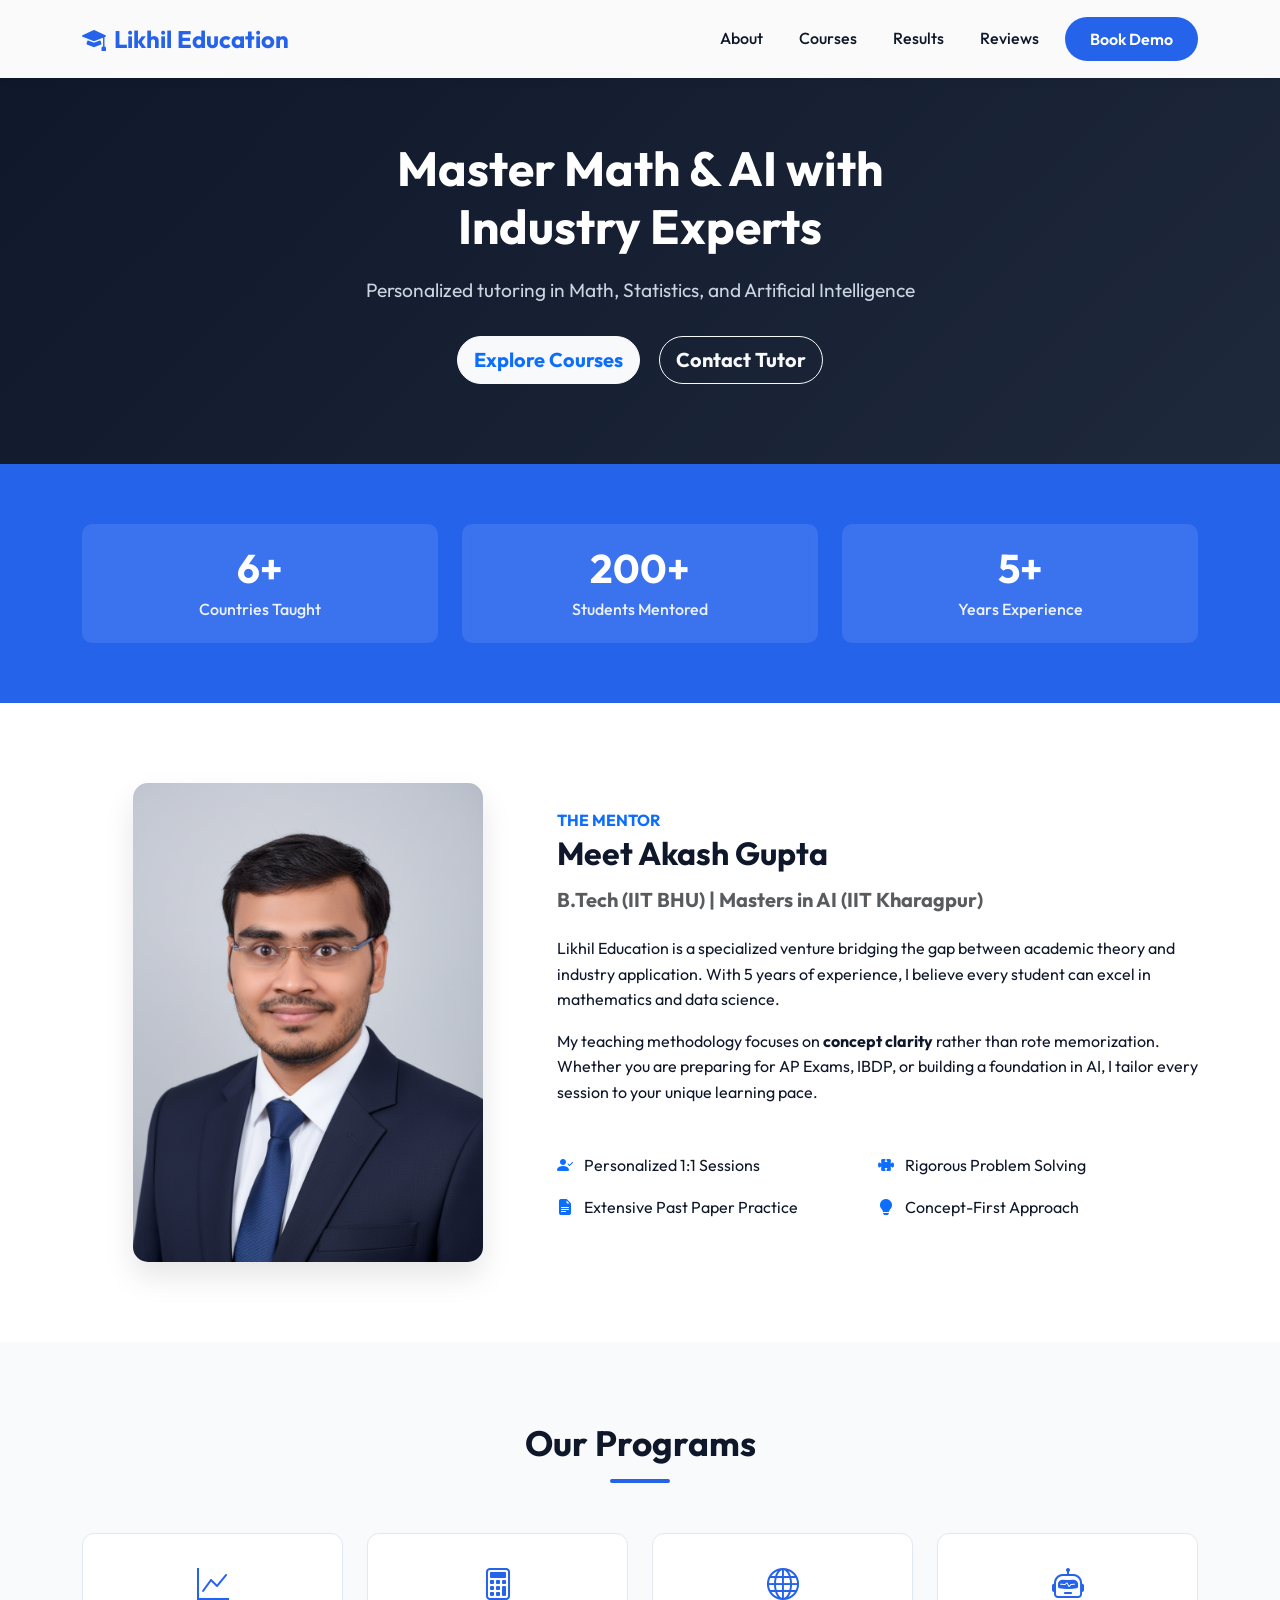
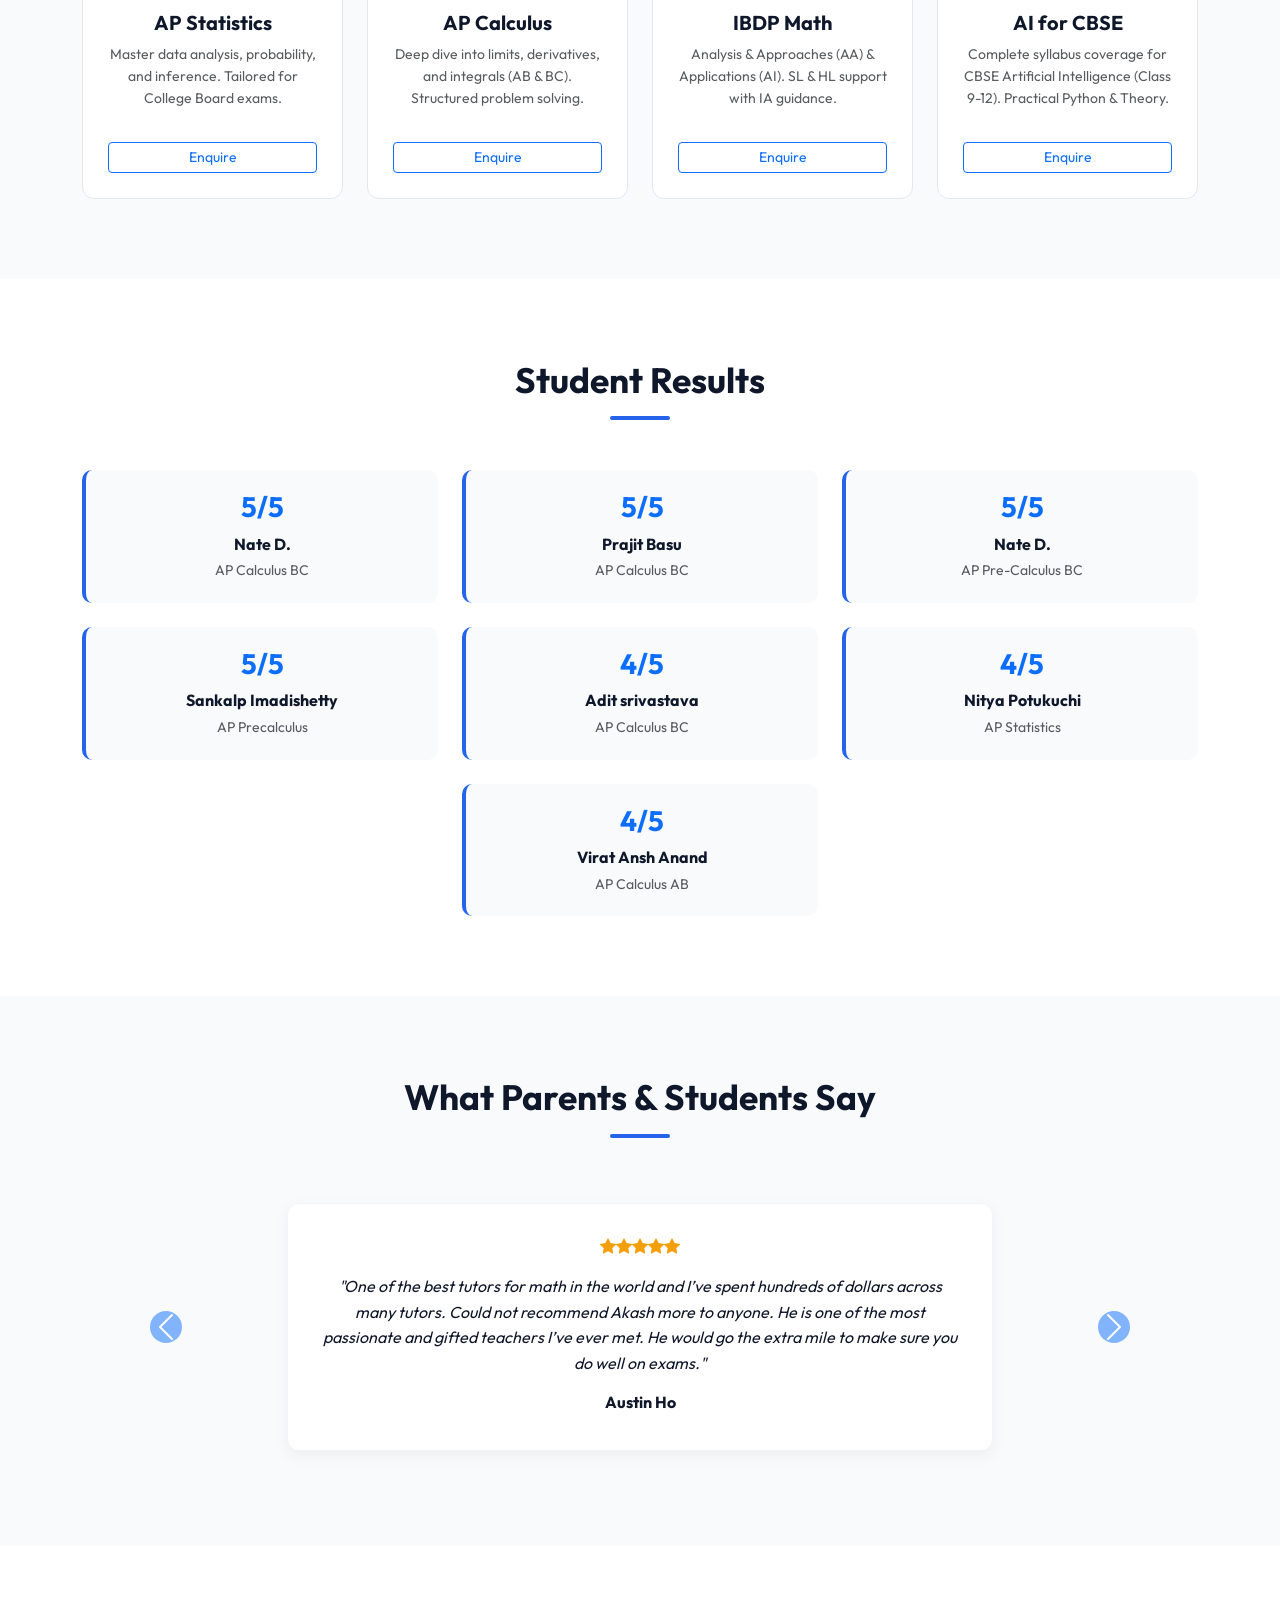
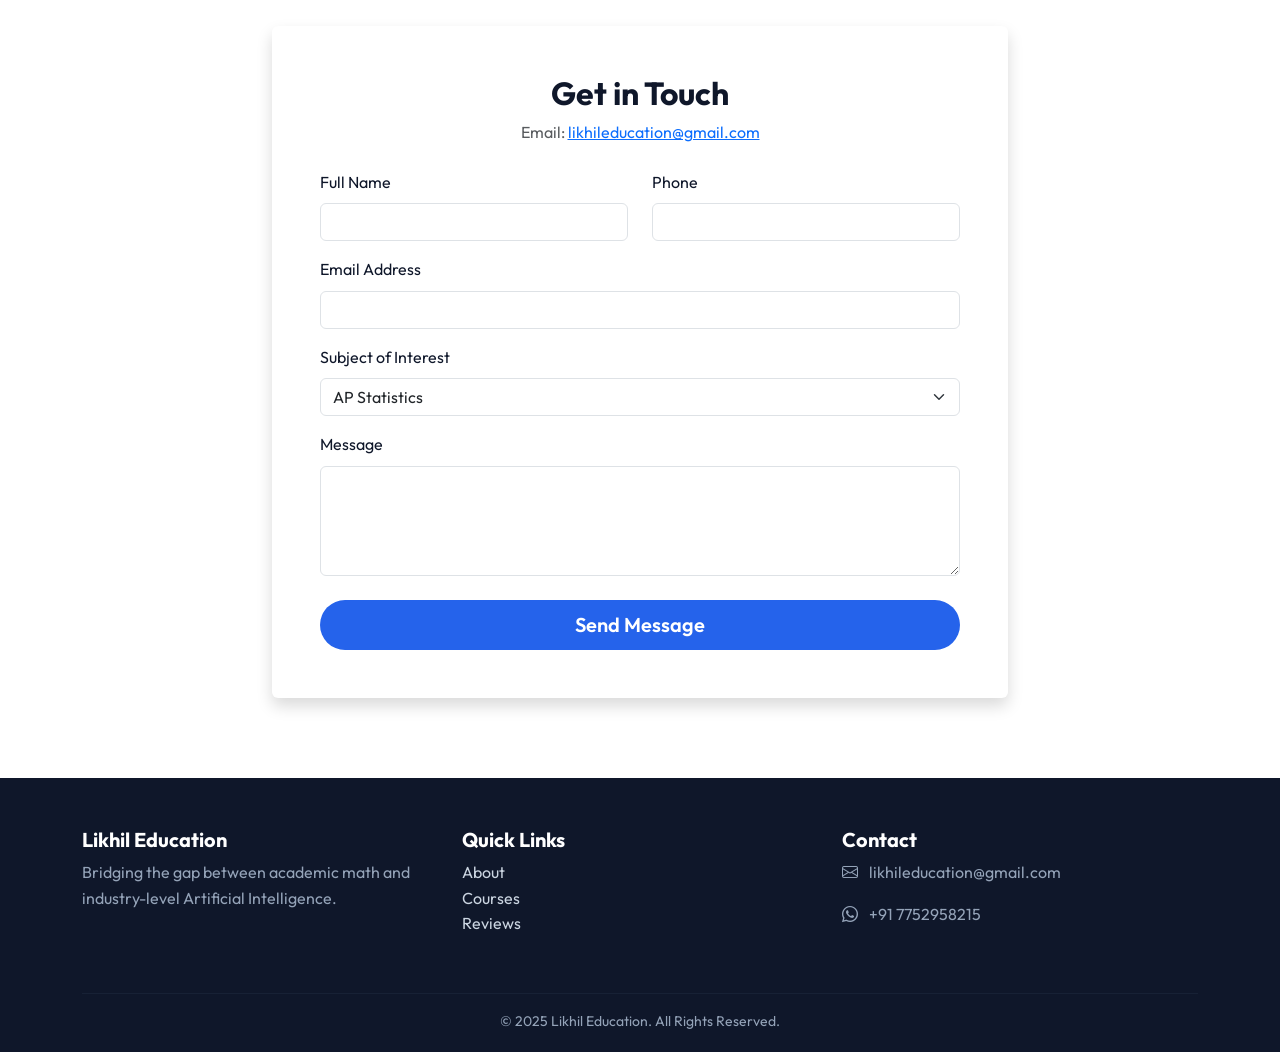
==== index.html @ e7cf5c52 "Update index.html" ====
<!DOCTYPE html>
<html lang="en">
<head>
    <meta charset="UTF-8" />
    <meta name="viewport" content="width=device-width, initial-scale=1.0" />
    <title>Likhil Education | Math, Statistics & AI Tutor</title>
    
    <link href="https://fonts.googleapis.com/css2?family=Outfit:wght@300;400;500;700&display=swap" rel="stylesheet">
    
    <link href="https://cdn.jsdelivr.net/npm/bootstrap@5.3.0/dist/css/bootstrap.min.css" rel="stylesheet" />
    
    <link rel="stylesheet" href="https://cdn.jsdelivr.net/npm/bootstrap-icons@1.10.5/font/bootstrap-icons.css" />

    <style>
        /* COLOR PALETTE & THEME */
        :root {
            --primary-color: #2563eb; /* Bright Blue */
            --dark-color: #0f172a;    /* Dark Navy for Text */
            --light-bg: #f8fafc;      /* Very Light Gray for Backgrounds */
            --white: #ffffff;
            --text-muted: #64748b;
        }

        body {
            font-family: 'Outfit', sans-serif;
            color: var(--dark-color);
            background-color: var(--white);
            line-height: 1.6;
        }

        h1, h2, h3, h4, h5 {
            font-weight: 700;
            color: var(--dark-color);
        }

        /* NAVBAR */
        .navbar-custom {
            background: rgba(255, 255, 255, 0.98);
            box-shadow: 0 2px 10px rgba(0, 0, 0, 0.05);
            padding: 15px 0;
        }
        .navbar-brand {
            font-weight: 700;
            color: var(--primary-color) !important;
            font-size: 1.5rem;
        }
        .nav-link {
            color: var(--dark-color) !important;
            font-weight: 500;
            margin: 0 10px;
        }
        .nav-link:hover {
            color: var(--primary-color) !important;
        }
        .btn-main {
            background-color: var(--primary-color);
            color: white;
            padding: 10px 25px;
            border-radius: 50px;
            font-weight: 600;
            border: none;
            transition: transform 0.2s;
        }
        .btn-main:hover {
            background-color: #1d4ed8;
            transform: translateY(-2px);
            color: white;
        }

        /* HERO SECTION */
        .hero-section {
            /* Using a gradient overlay to ensure text is readable */
            background: linear-gradient(135deg, #0f172a 0%, #1e293b 100%);
            padding: 140px 0 80px;
            color: white;
            text-align: center;
        }
        .hero-section h1 {
            color: white; /* Force white text */
            font-size: 3rem;
            margin-bottom: 20px;
        }
        .hero-section p {
            color: #cbd5e1; /* Light gray text */
            font-size: 1.2rem;
            max-width: 700px;
            margin: 0 auto 30px;
        }

        /* STATS SECTION */
        .stats-section {
            background-color: var(--primary-color);
            padding: 60px 0;
            color: white;
        }
        .stats-box {
            background: rgba(255, 255, 255, 0.1);
            padding: 20px;
            border-radius: 10px;
            backdrop-filter: blur(5px);
        }
        .stats-box h2 {
            color: white;
            font-size: 2.5rem;
            margin-bottom: 5px;
        }
        .stats-box p {
            margin: 0;
            font-weight: 500;
            opacity: 0.9;
        }

        /* SECTIONS GENERAL */
        section {
            padding: 80px 0;
        }
        .section-header {
            text-align: center;
            margin-bottom: 50px;
        }
        .section-header h2 {
            font-size: 2.2rem;
        }
        .line {
            width: 60px;
            height: 4px;
            background: var(--primary-color);
            margin: 15px auto;
            border-radius: 2px;
        }

        /* ABOUT SECTION */
        .profile-img {
            border-radius: 15px;
            width: 100%;
            max-width: 350px;
            box-shadow: 0 15px 30px rgba(0,0,0,0.1);
        }

        /* COURSE CARDS */
        .course-card {
            background: white;
            border: 1px solid #e2e8f0;
            border-radius: 12px;
            overflow: hidden;
            transition: all 0.3s;
            height: 100%;
        }
        .course-card:hover {
            transform: translateY(-5px);
            box-shadow: 0 10px 20px rgba(0,0,0,0.05);
            border-color: var(--primary-color);
        }
        .course-body {
            padding: 25px;
        }
        .course-icon {
            font-size: 2rem;
            color: var(--primary-color);
            margin-bottom: 15px;
        }

        /* RESULTS GRID */
        .result-item {
            background: var(--light-bg);
            padding: 20px;
            border-radius: 10px;
            border-left: 4px solid var(--primary-color);
        }

        /* TESTIMONIALS */
        .testimonial-card {
            background: white;
            padding: 30px;
            border-radius: 12px;
            box-shadow: 0 5px 15px rgba(0,0,0,0.05);
            margin: 15px;
            border: 1px solid #f1f5f9;
        }
        .stars {
            color: #f59e0b; /* Amber/Gold color */
            margin-bottom: 15px;
        }

        /* FOOTER */
        footer {
            background-color: var(--dark-color);
            color: #94a3b8;
            padding: 50px 0 20px;
        }
        footer a {
            color: #cbd5e1;
            text-decoration: none;
        }
        footer a:hover {
            color: white;
        }
    </style>
</head>
<body>

<nav class="navbar navbar-expand-lg navbar-custom fixed-top">
    <div class="container">
        <a class="navbar-brand" href="#">
            <i class="bi bi-mortarboard-fill me-2"></i>Likhil Education
        </a>
        <button class="navbar-toggler" type="button" data-bs-toggle="collapse" data-bs-target="#navbarNav">
            <span class="navbar-toggler-icon"></span>
        </button>
        <div class="collapse navbar-collapse" id="navbarNav">
            <ul class="navbar-nav ms-auto align-items-center">
                <li class="nav-item"><a class="nav-link" href="#about">About</a></li>
                <li class="nav-item"><a class="nav-link" href="#courses">Courses</a></li>
                <li class="nav-item"><a class="nav-link" href="#results">Results</a></li>
                <li class="nav-item"><a class="nav-link" href="#testimonials">Reviews</a></li>
                <li class="nav-item ms-lg-2">
                    <a class="btn btn-main" href="#contact">Book Demo</a>
                </li>
            </ul>
        </div>
    </div>
</nav>

<section class="hero-section d-flex align-items-center">
    <div class="container">
        <h1>Master Math & AI with<br>Industry Experts</h1>
        <p>Personalized tutoring in Math, Statistics, and Artificial Intelligence </p>
        <div>
            <a href="#courses" class="btn btn-light btn-lg me-3 rounded-pill fw-bold text-primary">Explore Courses</a>
            <a href="#contact" class="btn btn-outline-light btn-lg rounded-pill fw-bold">Contact Tutor</a>
        </div>
    </div>
</section>

<section class="stats-section">
    <div class="container">
        <div class="row text-center g-4">
            <div class="col-md-4">
                <div class="stats-box">
                    <h2 class="counter" data-target="6">0</h2>
                    <p>Countries Taught</p>
                </div>
            </div>
            <div class="col-md-4">
                <div class="stats-box">
                    <h2 class="counter" data-target="200">0</h2>
                    <p>Students Mentored</p>
                </div>
            </div>
            <div class="col-md-4">
                <div class="stats-box">
                    <h2 class="counter" data-target="5">0</h2>
                    <p>Years Experience</p>
                </div>
            </div>
        </div>
    </div>
</section>

<section id="about">
    <div class="container">
        <div class="row align-items-center">
            <div class="col-lg-5 mb-4 mb-lg-0 text-center">
                <img src="Akash_Professional.png" alt="Akash Gupta" class="profile-img">
            </div>
            <div class="col-lg-7">
                <span class="text-primary fw-bold text-uppercase">The Mentor</span>
                <h2 class="mb-3">Meet Akash Gupta</h2>
                <h5 class="text-muted mb-4">B.Tech (IIT BHU) | Masters in AI (IIT Kharagpur)</h5>
                <p>Likhil Education is a specialized venture bridging the gap between academic theory and industry application. With 5 years of experience, I believe every student can excel in mathematics and data science.</p>
                <p>My teaching methodology focuses on <strong>concept clarity</strong> rather than rote memorization. Whether you are preparing for AP Exams, IBDP, or building a foundation in AI, I tailor every session to your unique learning pace.</p>
                
                <div class="row mt-4">
                    <div class="row mt-4">
                    <div class="col-md-6 mb-3">
                        <i class="bi bi-person-check-fill text-primary me-2"></i> Personalized 1:1 Sessions
                    </div>
                    <div class="col-md-6 mb-3">
                        <i class="bi bi-puzzle-fill text-primary me-2"></i> Rigorous Problem Solving
                    </div>
                    <div class="col-md-6 mb-3">
                        <i class="bi bi-file-earmark-text-fill text-primary me-2"></i> Extensive Past Paper Practice
                    </div>
                    <div class="col-md-6 mb-3">
                         <i class="bi bi-lightbulb-fill text-primary me-2"></i> Concept-First Approach
                    </div>
                </div>
                </div>
            </div>
        </div>
    </div>
</section>

<section id="courses" style="background-color: var(--light-bg);">
    <div class="container">
        <div class="section-header">
            <h2>Our Programs</h2>
            <div class="line"></div>
        </div>

        <div class="row g-4 justify-content-center">
            <div class="col-md-6 col-lg-3">
                <div class="course-card">
                    <div class="course-body text-center">
                        <i class="bi bi-graph-up course-icon"></i>
                        <h5>AP Statistics</h5>
                        <p class="text-muted small">Master data analysis, probability, and inference. Tailored for College Board exams.</p>
                        <a href="#contact" class="btn btn-outline-primary btn-sm w-100 mt-3">Enquire</a>
                    </div>
                </div>
            </div>

            <div class="col-md-6 col-lg-3">
                <div class="course-card">
                    <div class="course-body text-center">
                        <i class="bi bi-calculator course-icon"></i>
                        <h5>AP Calculus</h5>
                        <p class="text-muted small">Deep dive into limits, derivatives, and integrals (AB & BC). Structured problem solving.</p>
                        <a href="#contact" class="btn btn-outline-primary btn-sm w-100 mt-3">Enquire</a>
                    </div>
                </div>
            </div>

            <div class="col-md-6 col-lg-3">
                <div class="course-card">
                    <div class="course-body text-center">
                        <i class="bi bi-globe course-icon"></i>
                        <h5>IBDP Math</h5>
                        <p class="text-muted small">Analysis & Approaches (AA) & Applications (AI). SL & HL support with IA guidance.</p>
                        <a href="#contact" class="btn btn-outline-primary btn-sm w-100 mt-3">Enquire</a>
                    </div>
                </div>
            </div>

            <div class="col-md-6 col-lg-3">
                <div class="course-card">
                    <div class="course-body text-center">
                        <i class="bi bi-robot course-icon"></i>
                        <h5>AI for CBSE</h5>
                        <p class="text-muted small">Complete syllabus coverage for CBSE Artificial Intelligence (Class 9-12). Practical Python & Theory.</p>
                        <a href="#contact" class="btn btn-outline-primary btn-sm w-100 mt-3">Enquire</a>
                    </div>
                </div>
            </div>
        </div>
    </div>
</section>

<section id="results">
    <div class="container">
        <div class="section-header">
            <h2>Student Results</h2>
            <div class="line"></div>
        </div>
        <div class="row g-4 justify-content-center">
            <div class="col-md-4 col-sm-6">
                <div class="result-item text-center">
                    <h3 class="text-primary fw-bold">5/5</h3>
                    <p class="fw-bold mb-0">Nate D.</p>
                    <small class="text-muted">AP Calculus BC</small>
                </div>
            </div>
            <div class="col-md-4 col-sm-6">
                <div class="result-item text-center">
                    <h3 class="text-primary fw-bold">5/5</h3>
                    <p class="fw-bold mb-0">Prajit Basu</p>
                    <small class="text-muted">AP Calculus BC</small>
                </div>
            </div>
            <div class="col-md-4 col-sm-6">
                <div class="result-item text-center">
                    <h3 class="text-primary fw-bold">5/5</h3>
                    <p class="fw-bold mb-0">Nate D.</p>
                    <small class="text-muted">AP Pre-Calculus BC</small>
                </div>
            </div>
            <div class="col-md-4 col-sm-6">
                <div class="result-item text-center">
                    <h3 class="text-primary fw-bold">5/5</h3>
                    <p class="fw-bold mb-0">Sankalp Imadishetty</p>
                    <small class="text-muted">AP Precalculus</small>
                </div>
            </div>
            <div class="col-md-4 col-sm-6">
                <div class="result-item text-center">
                    <h3 class="text-primary fw-bold">4/5</h3>
                    <p class="fw-bold mb-0">Adit srivastava</p>
                    <small class="text-muted">AP Calculus BC</small>
                </div>
            </div>
            <div class="col-md-4 col-sm-6">
                <div class="result-item text-center">
                    <h3 class="text-primary fw-bold">4/5</h3>
                    <p class="fw-bold mb-0">Nitya Potukuchi</p>
                    <small class="text-muted">AP Statistics</small>
                </div>
            </div>
            <div class="col-md-4 col-sm-6">
                <div class="result-item text-center">
                    <h3 class="text-primary fw-bold">4/5</h3>
                    <p class="fw-bold mb-0">Virat Ansh Anand</p>
                    <small class="text-muted">AP Calculus AB</small>
                </div>
            </div>
        </div>
    </div>
</section>

<section id="testimonials" style="background-color: var(--light-bg);">
    <div class="container">
        <div class="section-header">
            <h2>What Parents & Students Say</h2>
            <div class="line"></div>
        </div>

        <div id="testimonialCarousel" class="carousel slide" data-bs-ride="carousel">
            <div class="carousel-inner">
                
                <div class="carousel-item active">
                    <div class="row justify-content-center">
                        <div class="col-lg-8">
                            <div class="testimonial-card text-center">
                                <div class="stars"><i class="bi bi-star-fill"></i><i class="bi bi-star-fill"></i><i class="bi bi-star-fill"></i><i class="bi bi-star-fill"></i><i class="bi bi-star-fill"></i></div>
                                <p class="fst-italic">"One of the best tutors for math in the world and I’ve spent hundreds of dollars across many tutors. Could not recommend Akash more to anyone. He is one of the most passionate and gifted teachers I’ve ever met. He would go the extra mile to make sure you do well on exams."</p>
                                <h6 class="fw-bold mt-3">Austin Ho</h6>
                            </div>
                        </div>
                    </div>
                </div>

                <div class="carousel-item">
                    <div class="row justify-content-center">
                        <div class="col-lg-8">
                            <div class="testimonial-card text-center">
                                <div class="stars"><i class="bi bi-star-fill"></i><i class="bi bi-star-fill"></i><i class="bi bi-star-fill"></i><i class="bi bi-star-fill"></i><i class="bi bi-star-fill"></i></div>
                                <p class="fst-italic">"I wanted to take a moment to express my deep appreciation for your exceptional teaching in AP Calculus AB this year. Your dedication and passion for the subject have truly made a profound impact on my daughter’s understanding and love for mathematics. Your clear explanations and patience are unmatched."</p>
                                <h6 class="fw-bold mt-3">Suman Akella</h6>
                            </div>
                        </div>
                    </div>
                </div>

                <div class="carousel-item">
                    <div class="row justify-content-center">
                        <div class="col-lg-8">
                            <div class="testimonial-card text-center">
                                <div class="stars"><i class="bi bi-star-fill"></i><i class="bi bi-star-fill"></i><i class="bi bi-star-fill"></i><i class="bi bi-star-fill"></i><i class="bi bi-star-fill"></i></div>
                                <p class="fst-italic">"Akash Sir has been teaching my daughter IB HL maths. He is an excellent teacher, very knowledgeable of the demands of the IB curriculum. His resources for online teaching make it easy and fun to learn even difficult concepts. He is very patient and understanding."</p>
                                <h6 class="fw-bold mt-3">Anita Kapoor</h6>
                            </div>
                        </div>
                    </div>
                </div>

                <div class="carousel-item">
                    <div class="row justify-content-center">
                        <div class="col-lg-8">
                            <div class="testimonial-card text-center">
                                <div class="stars"><i class="bi bi-star-fill"></i><i class="bi bi-star-fill"></i><i class="bi bi-star-fill"></i><i class="bi bi-star-fill"></i><i class="bi bi-star-fill"></i></div>
                                <p class="fst-italic">"My son took math classes and improved his scores studying under Akash. He gained confidence in studying a tough subject like calculus."</p>
                                <h6 class="fw-bold mt-3">Anand Rajarethinam</h6>
                            </div>
                        </div>
                    </div>
                </div>

                <div class="carousel-item">
                    <div class="row justify-content-center">
                        <div class="col-lg-8">
                            <div class="testimonial-card text-center">
                                <div class="stars"><i class="bi bi-star-fill"></i><i class="bi bi-star-fill"></i><i class="bi bi-star-fill"></i><i class="bi bi-star-fill"></i><i class="bi bi-star-fill"></i></div>
                                <p class="fst-italic">"Akash is a very passionate, knowledgeable, experienced and dedicated teacher. Ensures follow up and reports progress. We took grade 12 Mathematics in Data Management and SAT preparation classes. He truly cares for his students and makes a huge impact."</p>
                                <h6 class="fw-bold mt-3">Rohit Behl</h6>
                            </div>
                        </div>
                    </div>
                </div>

                <div class="carousel-item">
                    <div class="row justify-content-center">
                        <div class="col-lg-8">
                            <div class="testimonial-card text-center">
                                <div class="stars"><i class="bi bi-star-fill"></i><i class="bi bi-star-fill"></i><i class="bi bi-star-fill"></i><i class="bi bi-star-fill"></i><i class="bi bi-star-fill"></i></div>
                                <p class="fst-italic">"I had a good experience learning math with Akash Sir through online tuition. He explained concepts in a way that made them easy to understand and even made math interesting. Thanks to his guidance, I feel much more confident in math now."</p>
                                <h6 class="fw-bold mt-3">Savini N Khongrymai</h6>
                            </div>
                        </div>
                    </div>
                </div>
                
                 <div class="carousel-item">
                    <div class="row justify-content-center">
                        <div class="col-lg-8">
                            <div class="testimonial-card text-center">
                                <div class="stars"><i class="bi bi-star-fill"></i><i class="bi bi-star-fill"></i><i class="bi bi-star-fill"></i><i class="bi bi-star-fill"></i><i class="bi bi-star-fill"></i></div>
                                <p class="fst-italic">"Your patience, encouragement, and dedication have made all the difference in my son’s progress. Thank you very much Sir for all the time and attention."</p>
                                <h6 class="fw-bold mt-3">Deepika</h6>
                            </div>
                        </div>
                    </div>
                </div>

                 <div class="carousel-item">
                    <div class="row justify-content-center">
                        <div class="col-lg-8">
                            <div class="testimonial-card text-center">
                                <div class="stars"><i class="bi bi-star-fill"></i><i class="bi bi-star-fill"></i><i class="bi bi-star-fill"></i><i class="bi bi-star-fill"></i><i class="bi bi-star-fill"></i></div>
                                <p class="fst-italic">"Akash is an excellent tutor. His patient ways and thorough subject knowledge helped my son gain interest in Maths. I still remember my son saying, 'I wish he had Akash as his teacher for years.'"</p>
                                <h6 class="fw-bold mt-3">Archana Joshi</h6>
                            </div>
                        </div>
                    </div>
                </div>

                 <div class="carousel-item">
                    <div class="row justify-content-center">
                        <div class="col-lg-8">
                            <div class="testimonial-card text-center">
                                <div class="stars"><i class="bi bi-star-fill"></i><i class="bi bi-star-fill"></i><i class="bi bi-star-fill"></i><i class="bi bi-star-fill"></i><i class="bi bi-star-fill"></i></div>
                                <p class="fst-italic">"One of the things I really appreciated was how he went above and beyond to support, even outside of the regular tutoring hours, and provided extra resources like practice problems."</p>
                                <h6 class="fw-bold mt-3">Preeti Choudhary</h6>
                            </div>
                        </div>
                    </div>
                </div>

            </div>
            <button class="carousel-control-prev" type="button" data-bs-target="#testimonialCarousel" data-bs-slide="prev">
                <span class="carousel-control-prev-icon bg-primary rounded-circle" aria-hidden="true"></span>
            </button>
            <button class="carousel-control-next" type="button" data-bs-target="#testimonialCarousel" data-bs-slide="next">
                <span class="carousel-control-next-icon bg-primary rounded-circle" aria-hidden="true"></span>
            </button>
        </div>
    </div>
</section>

<section id="contact">
    <div class="container">
        <div class="row justify-content-center">
            <div class="col-lg-8">
                <div class="bg-white p-4 p-md-5 rounded shadow">
                    <div class="text-center mb-4">
                        <h2>Get in Touch</h2>
                        <p class="text-muted">Email: <a href="mailto:likhileducation@gmail.com">likhileducation@gmail.com</a></p>
                    </div>
                    
                    <form action="https://formspree.io/f/xyzpjanj" method="POST">
                        <div class="row">
                            <div class="col-md-6 mb-3">
                                <label class="form-label">Full Name</label>
                                <input type="text" name="name" class="form-control" required>
                            </div>
                            <div class="col-md-6 mb-3">
                                <label class="form-label">Phone</label>
                                <input type="text" name="phone" class="form-control">
                            </div>
                        </div>
                        <div class="mb-3">
                            <label class="form-label">Email Address</label>
                            <input type="email" name="email" class="form-control" required>
                        </div>
                        <div class="mb-3">
                            <label class="form-label">Subject of Interest</label>
                            <select class="form-select" name="course">
                                <option>AP Statistics</option>
                                <option>AP Calculus (AB/BC)</option>
                                <option>IBDP Math</option>
                                <option>AI for CBSE</option>
                                
                            </select>
                        </div>
                        <div class="mb-4">
                            <label class="form-label">Message</label>
                            <textarea class="form-control" name="message" rows="4"></textarea>
                        </div>
                        <div class="d-grid">
                            <button type="submit" class="btn btn-main btn-lg">Send Message</button>
                        </div>
                    </form>

                </div>
            </div>
        </div>
    </div>
</section>

<footer>
    <div class="container">
        <div class="row">
            <div class="col-md-4 mb-4">
                <h5 class="text-white">Likhil Education</h5>
                <p>Bridging the gap between academic math and industry-level Artificial Intelligence.</p>
            </div>
            <div class="col-md-4 mb-4">
                <h5 class="text-white">Quick Links</h5>
                <ul class="list-unstyled">
                    <li><a href="#about">About</a></li>
                    <li><a href="#courses">Courses</a></li>
                    <li><a href="#testimonials">Reviews</a></li>
                </ul>
            </div>
            <div class="col-md-4 mb-4">
                <h5 class="text-white">Contact</h5>
                <p><i class="bi bi-envelope me-2"></i> likhileducation@gmail.com</p>
                <p><i class="bi bi-whatsapp me-2"></i> +91 7752958215</p>
            </div>
        </div>
        <hr style="border-color: #334155;">
        <div class="text-center small">
            &copy; 2025 Likhil Education. All Rights Reserved.
        </div>
    </div>
</footer>

<script src="https://cdn.jsdelivr.net/npm/bootstrap@5.3.0/dist/js/bootstrap.bundle.min.js"></script>

<script>
    // Smooth Scroll
    document.querySelectorAll('a[href^="#"]').forEach(anchor => {
        anchor.addEventListener('click', function (e) {
            e.preventDefault();
            const target = document.querySelector(this.getAttribute('href'));
            if(target) {
                target.scrollIntoView({
                    behavior: 'smooth'
                });
            }
        });
    });

    // Number Counter Animation
    const counters = document.querySelectorAll('.counter');
    let hasCounted = false;

    const countObserver = new IntersectionObserver((entries) => {
        entries.forEach(entry => {
            if (entry.isIntersecting && !hasCounted) {
                hasCounted = true;
                counters.forEach(counter => {
                    const target = +counter.getAttribute('data-target');
                    const increment = target / 50; 
                    let c = 0;
                    const updateCounter = () => {
                        c += increment;
                        if(c < target) {
                            counter.innerText = Math.ceil(c);
                            setTimeout(updateCounter, 30);
                        } else {
                            counter.innerText = target + "+";
                        }
                    };
                    updateCounter();
                });
            }
        });
    });

    const statsSection = document.querySelector('.stats-section');
    if(statsSection) countObserver.observe(statsSection);

</script>
</body>
</html>
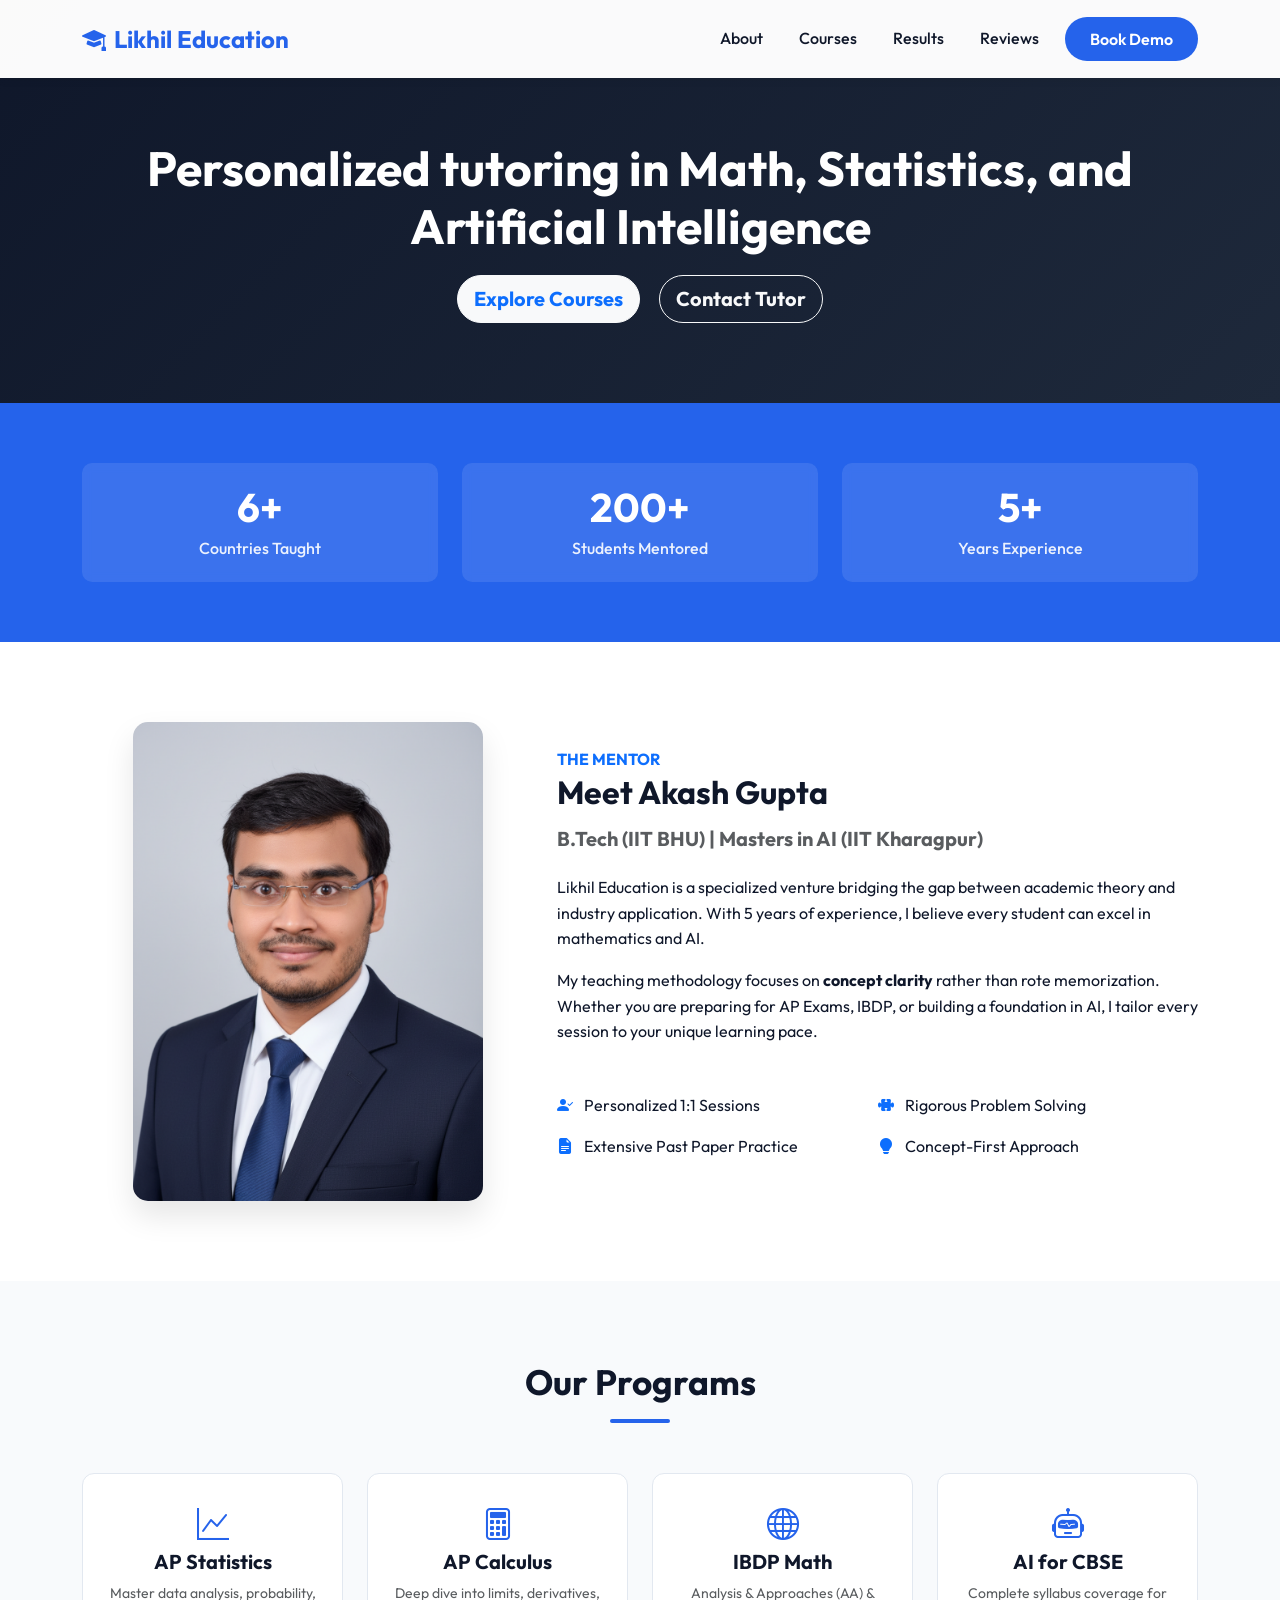
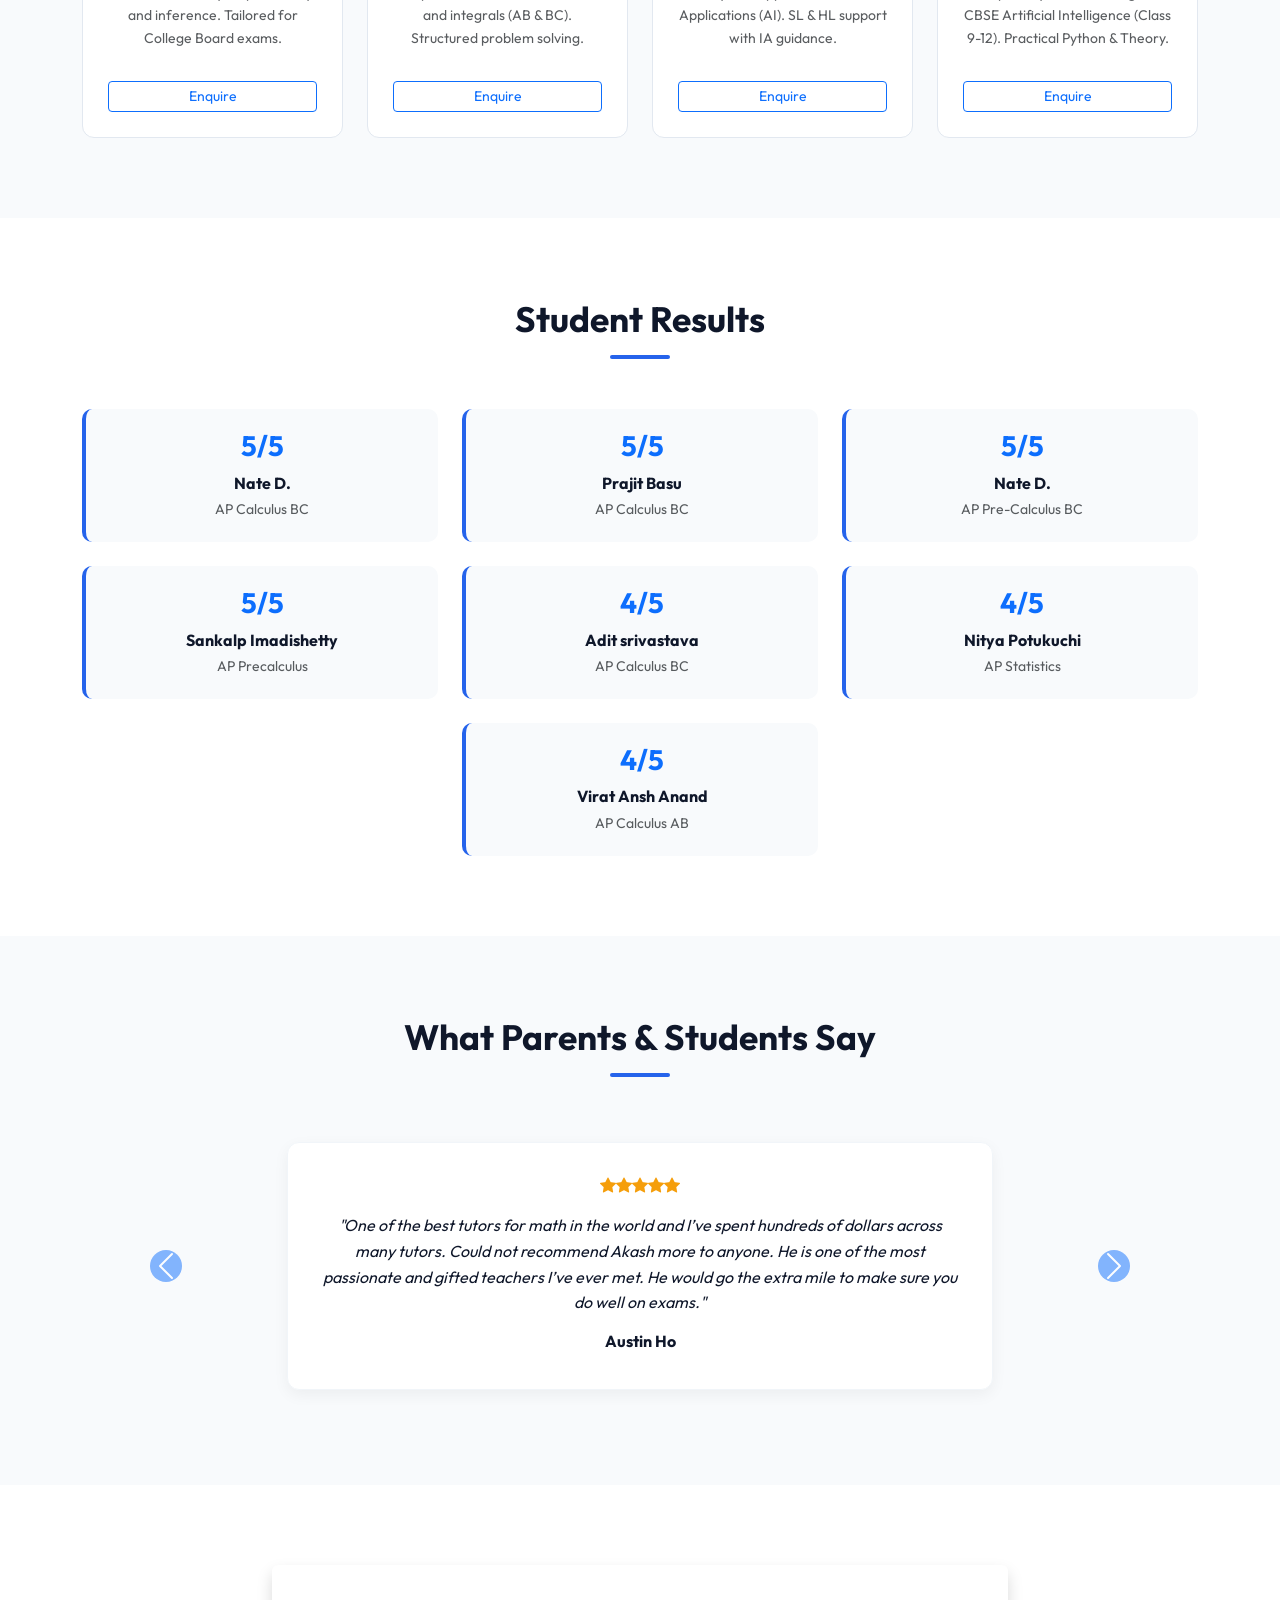
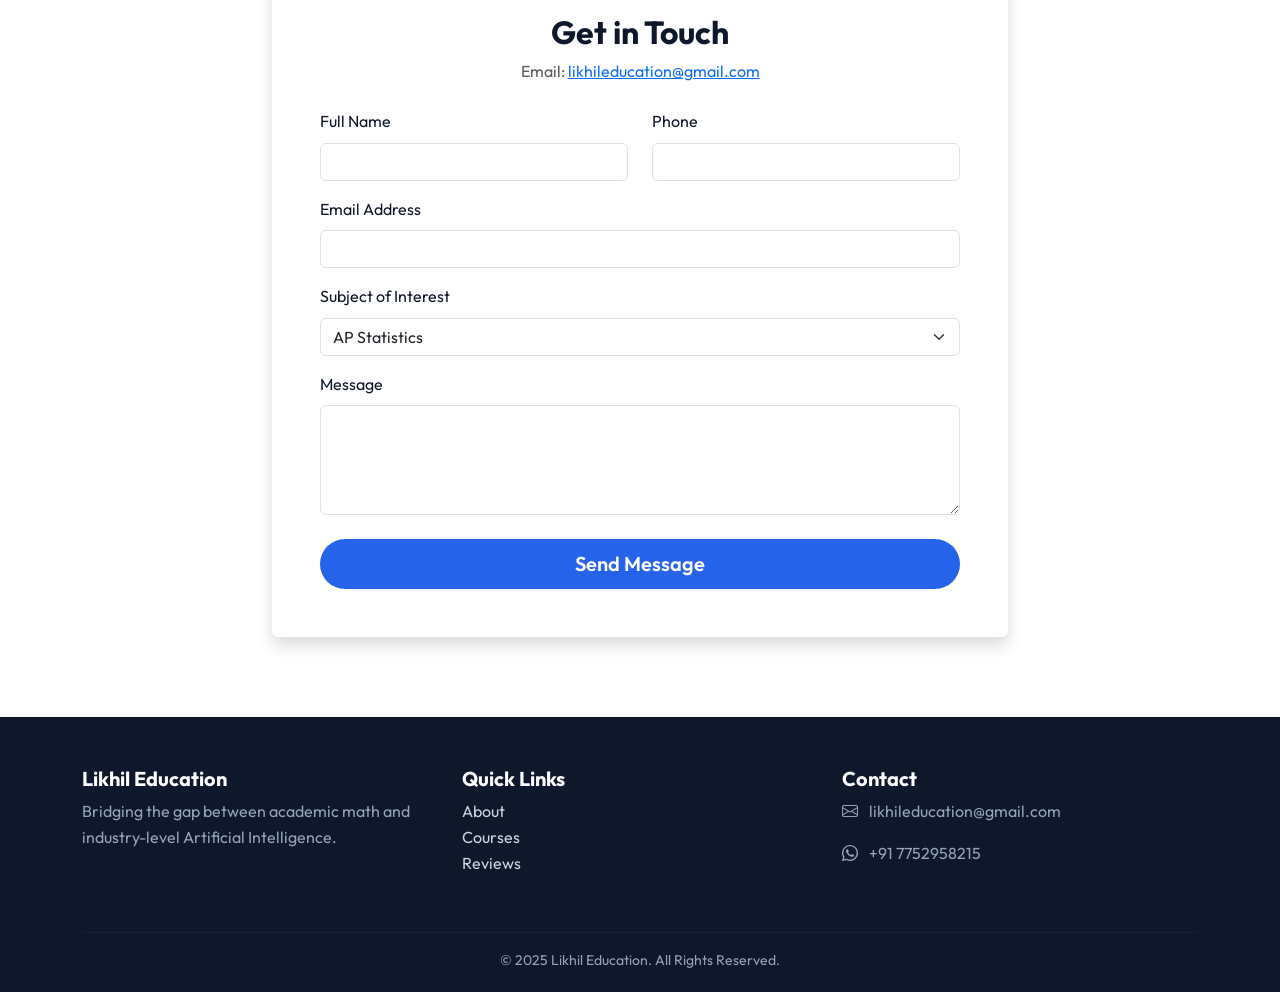
==== commit 237c1d56: "Update index.html" ====
--- a/index.html
+++ b/index.html
@@ -223,8 +223,8 @@
 
 <section class="hero-section d-flex align-items-center">
     <div class="container">
-        <h1>Master Math & AI with<br>Industry Experts</h1>
-        <p>Personalized tutoring in Math, Statistics, and Artificial Intelligence </p>
+        <h1>Personalized tutoring in Math, Statistics, and Artificial Intelligence</h1>
+        
         <div>
             <a href="#courses" class="btn btn-light btn-lg me-3 rounded-pill fw-bold text-primary">Explore Courses</a>
             <a href="#contact" class="btn btn-outline-light btn-lg rounded-pill fw-bold">Contact Tutor</a>
@@ -267,7 +267,7 @@
                 <span class="text-primary fw-bold text-uppercase">The Mentor</span>
                 <h2 class="mb-3">Meet Akash Gupta</h2>
                 <h5 class="text-muted mb-4">B.Tech (IIT BHU) | Masters in AI (IIT Kharagpur)</h5>
-                <p>Likhil Education is a specialized venture bridging the gap between academic theory and industry application. With 5 years of experience, I believe every student can excel in mathematics and data science.</p>
+                <p>Likhil Education is a specialized venture bridging the gap between academic theory and industry application. With 5 years of experience, I believe every student can excel in mathematics and AI.</p>
                 <p>My teaching methodology focuses on <strong>concept clarity</strong> rather than rote memorization. Whether you are preparing for AP Exams, IBDP, or building a foundation in AI, I tailor every session to your unique learning pace.</p>
                 
                 <div class="row mt-4">
@@ -662,3 +662,4 @@
 </script>
 </body>
 </html>
+
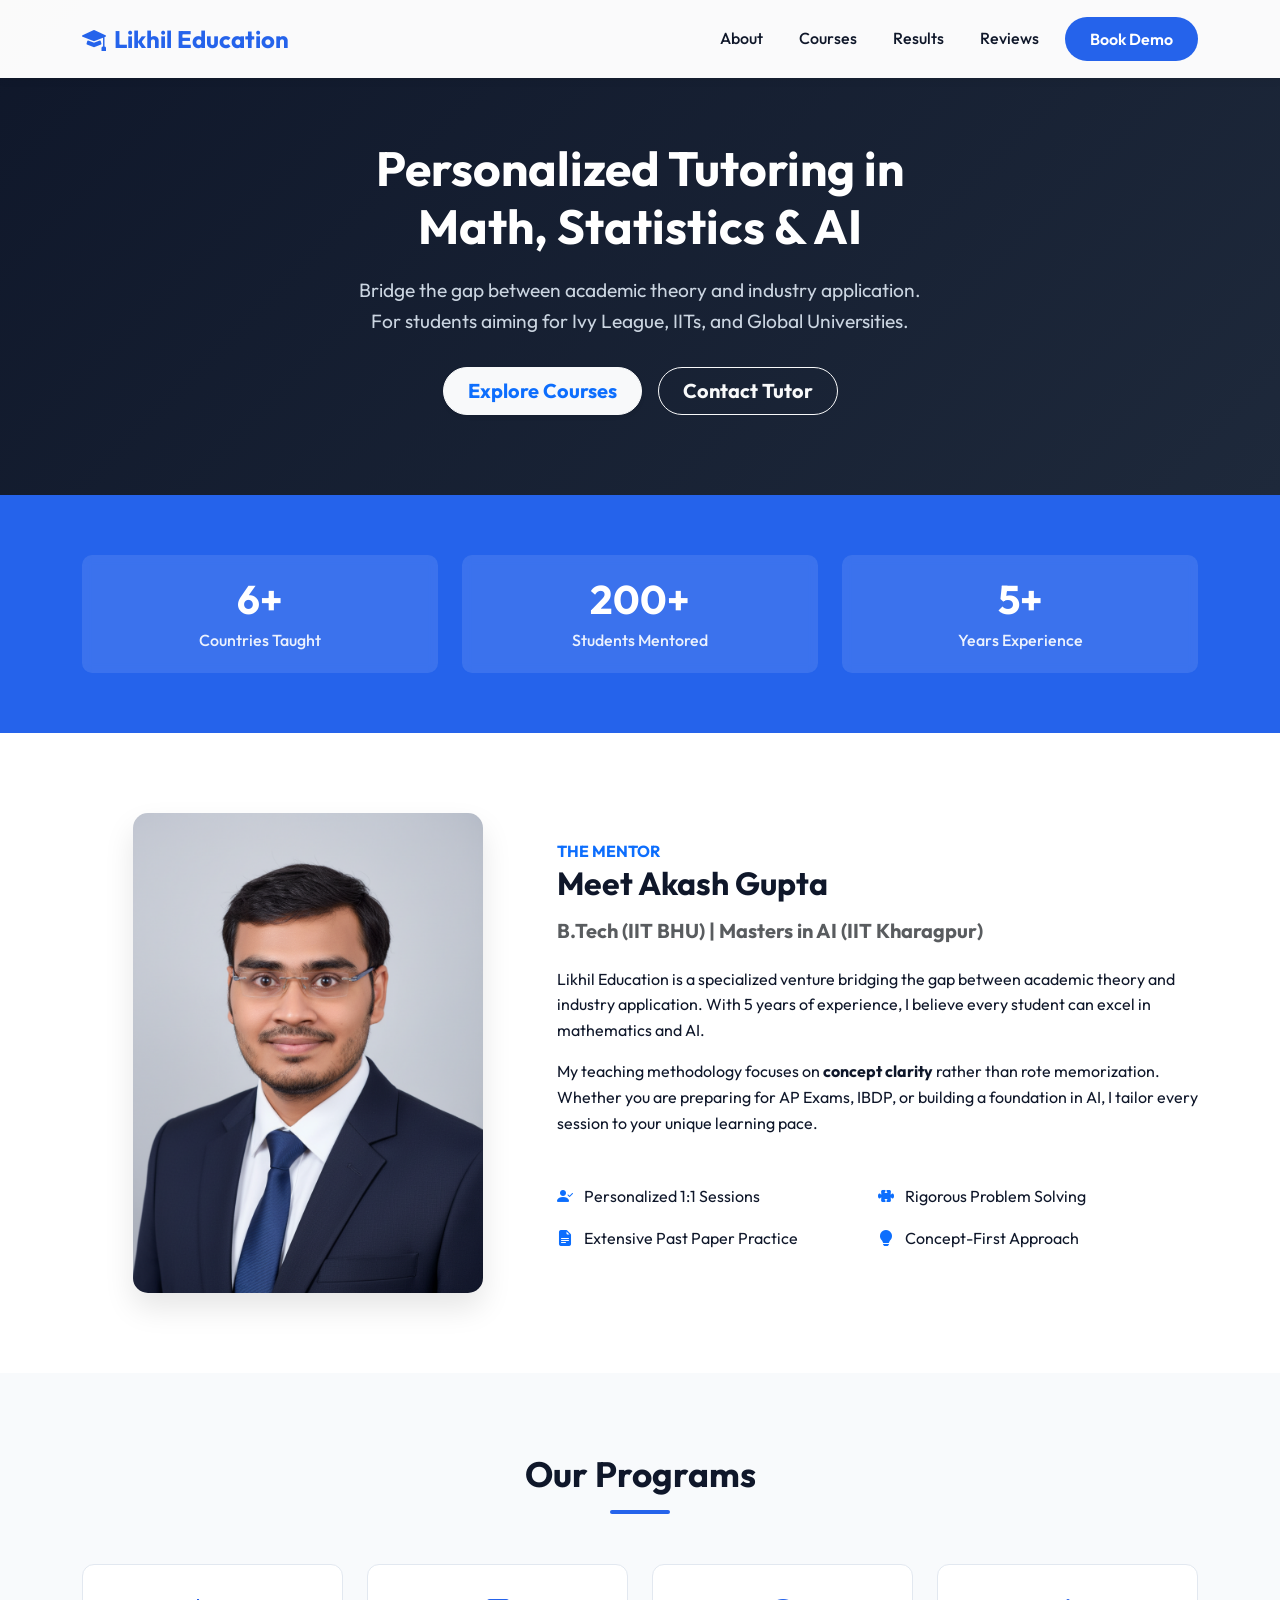
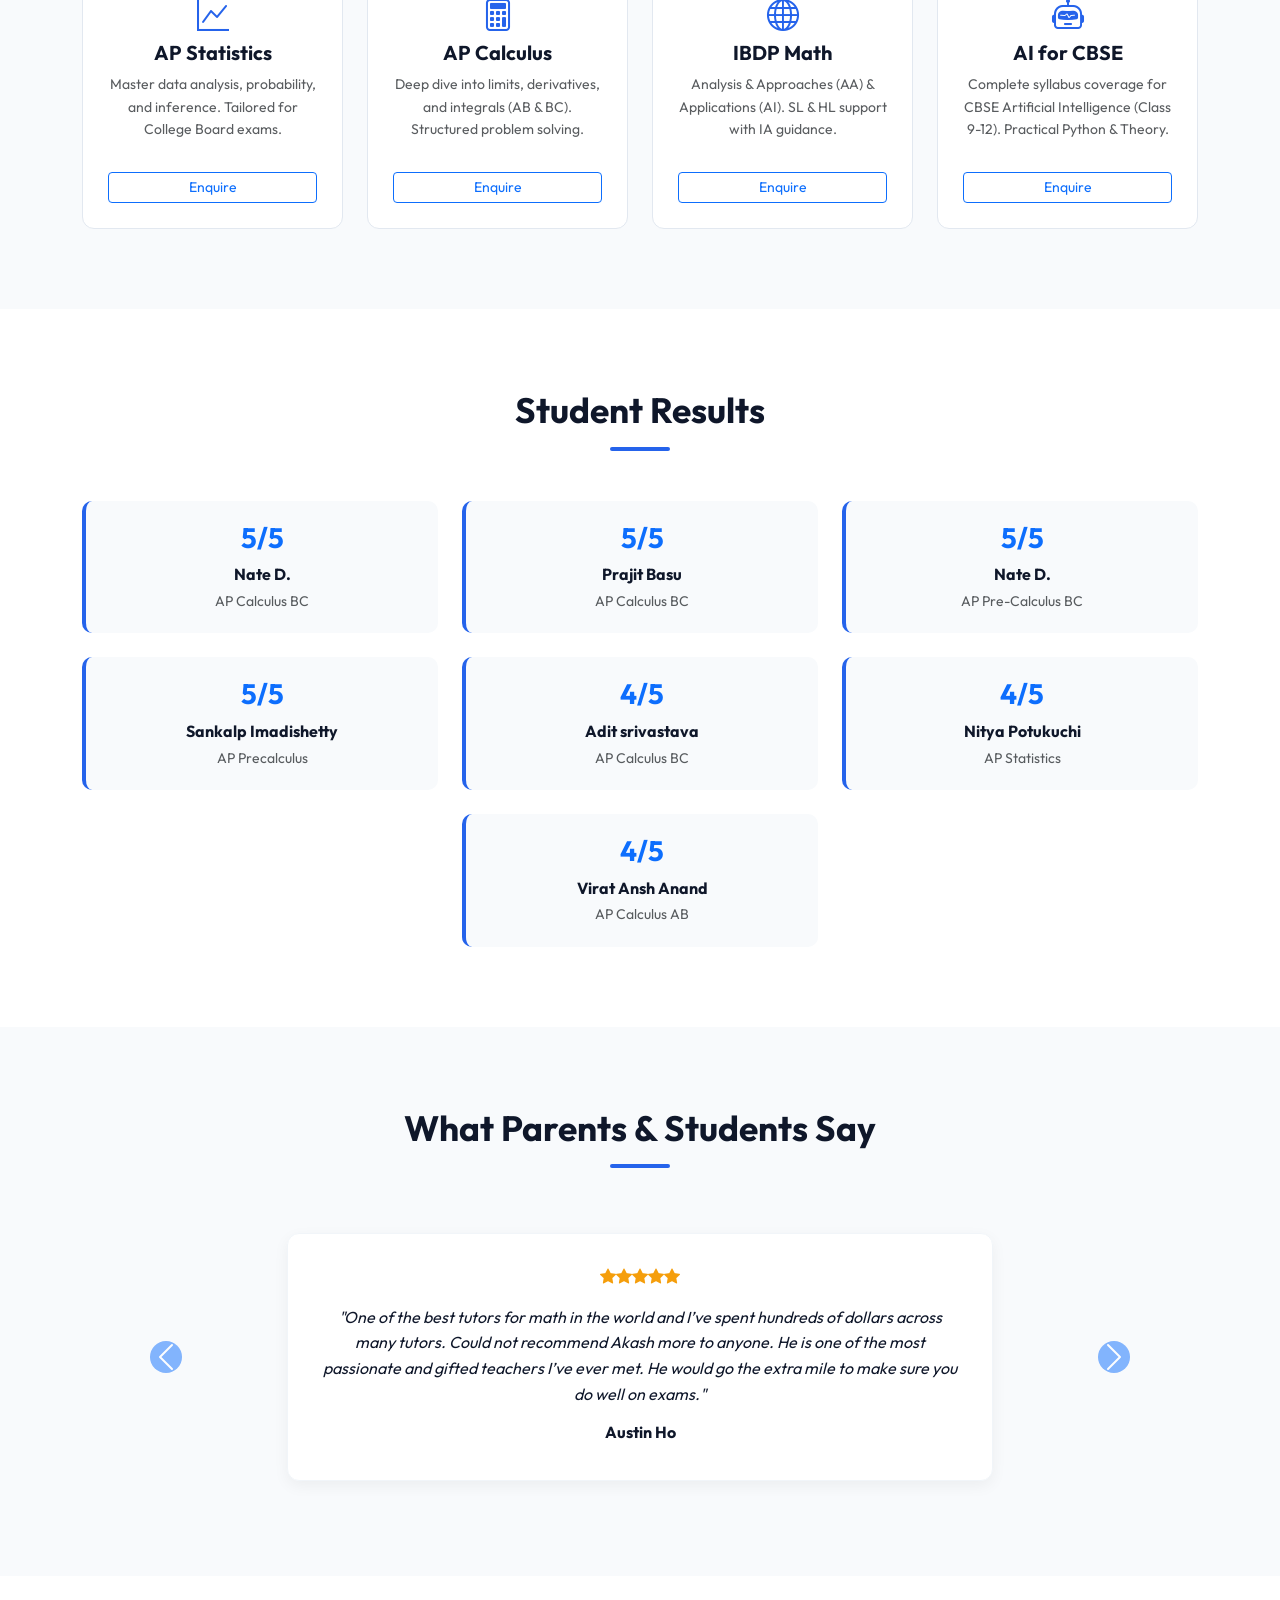
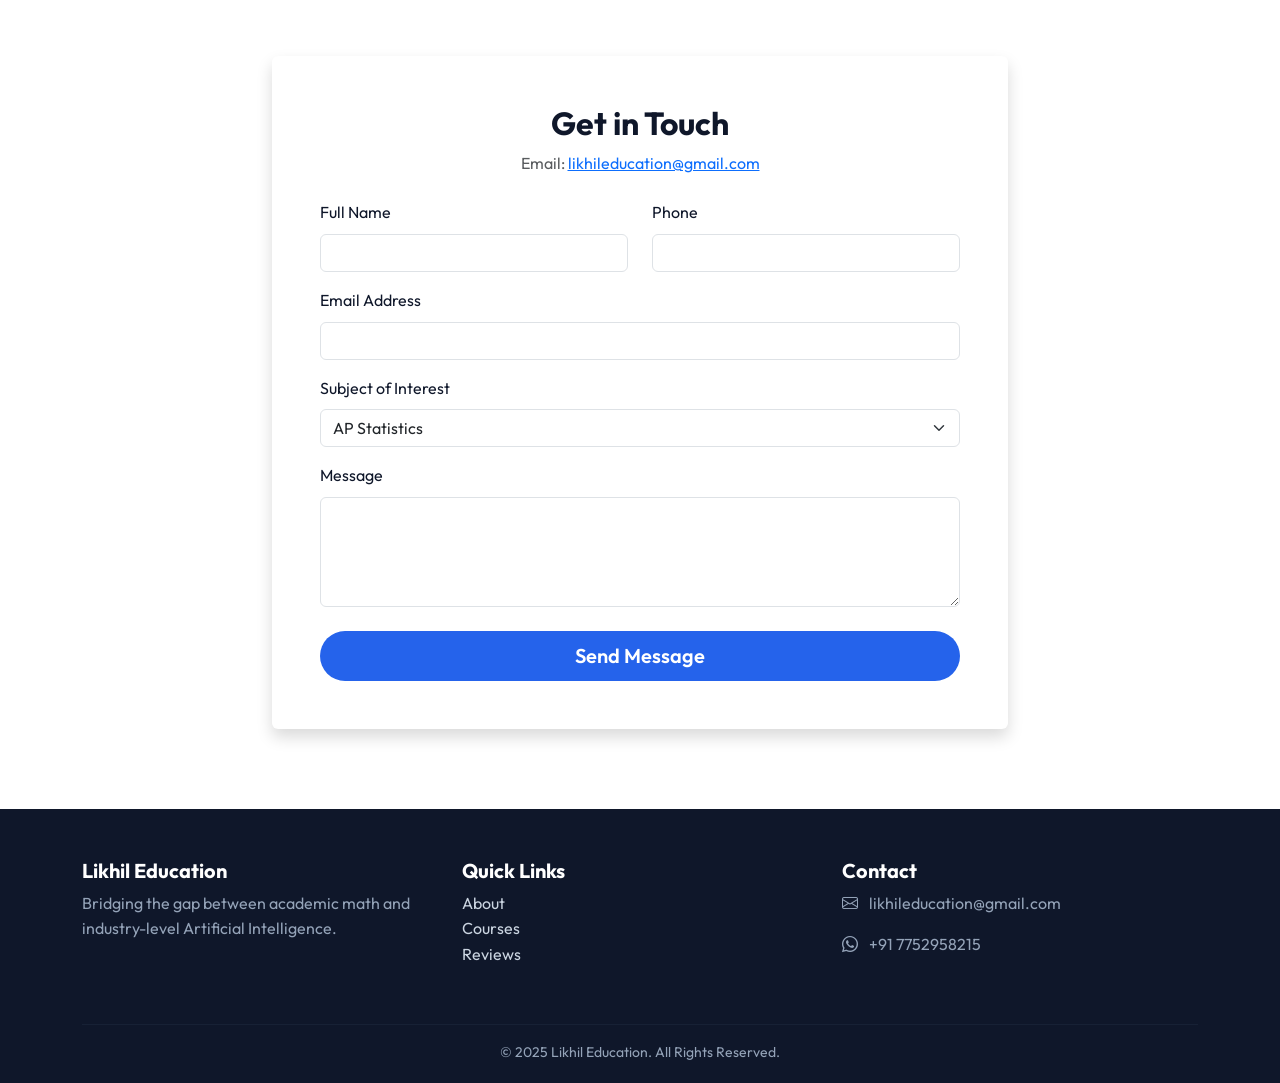
==== commit d340d7a4: "Update index.html" ====
--- a/index.html
+++ b/index.html
@@ -223,11 +223,23 @@
 
 <section class="hero-section d-flex align-items-center">
     <div class="container">
-        <h1>Personalized tutoring in Math, Statistics, and Artificial Intelligence</h1>
-        
-        <div>
-            <a href="#courses" class="btn btn-light btn-lg me-3 rounded-pill fw-bold text-primary">Explore Courses</a>
-            <a href="#contact" class="btn btn-outline-light btn-lg rounded-pill fw-bold">Contact Tutor</a>
+        <div class="row justify-content-center">
+            <div class="col-lg-10 text-center">
+                <h1 class="hero-title">
+                    Personalized Tutoring in <br>
+                    <span class="highlight-text">Math, Statistics & AI</span>
+                </h1>
+                
+                <p class="hero-subtitle">
+                    Bridge the gap between academic theory and industry application. <br class="d-none d-md-block">
+                    For students aiming for Ivy League, IITs, and Global Universities.
+                </p>
+                
+                <div class="d-flex justify-content-center gap-3 mt-4">
+                    <a href="#courses" class="btn btn-light btn-lg rounded-pill fw-bold text-primary px-4 shadow-sm">Explore Courses</a>
+                    <a href="#contact" class="btn btn-outline-light btn-lg rounded-pill fw-bold px-4">Contact Tutor</a>
+                </div>
+            </div>
         </div>
     </div>
 </section>
@@ -663,3 +675,4 @@
 </body>
 </html>
 
+
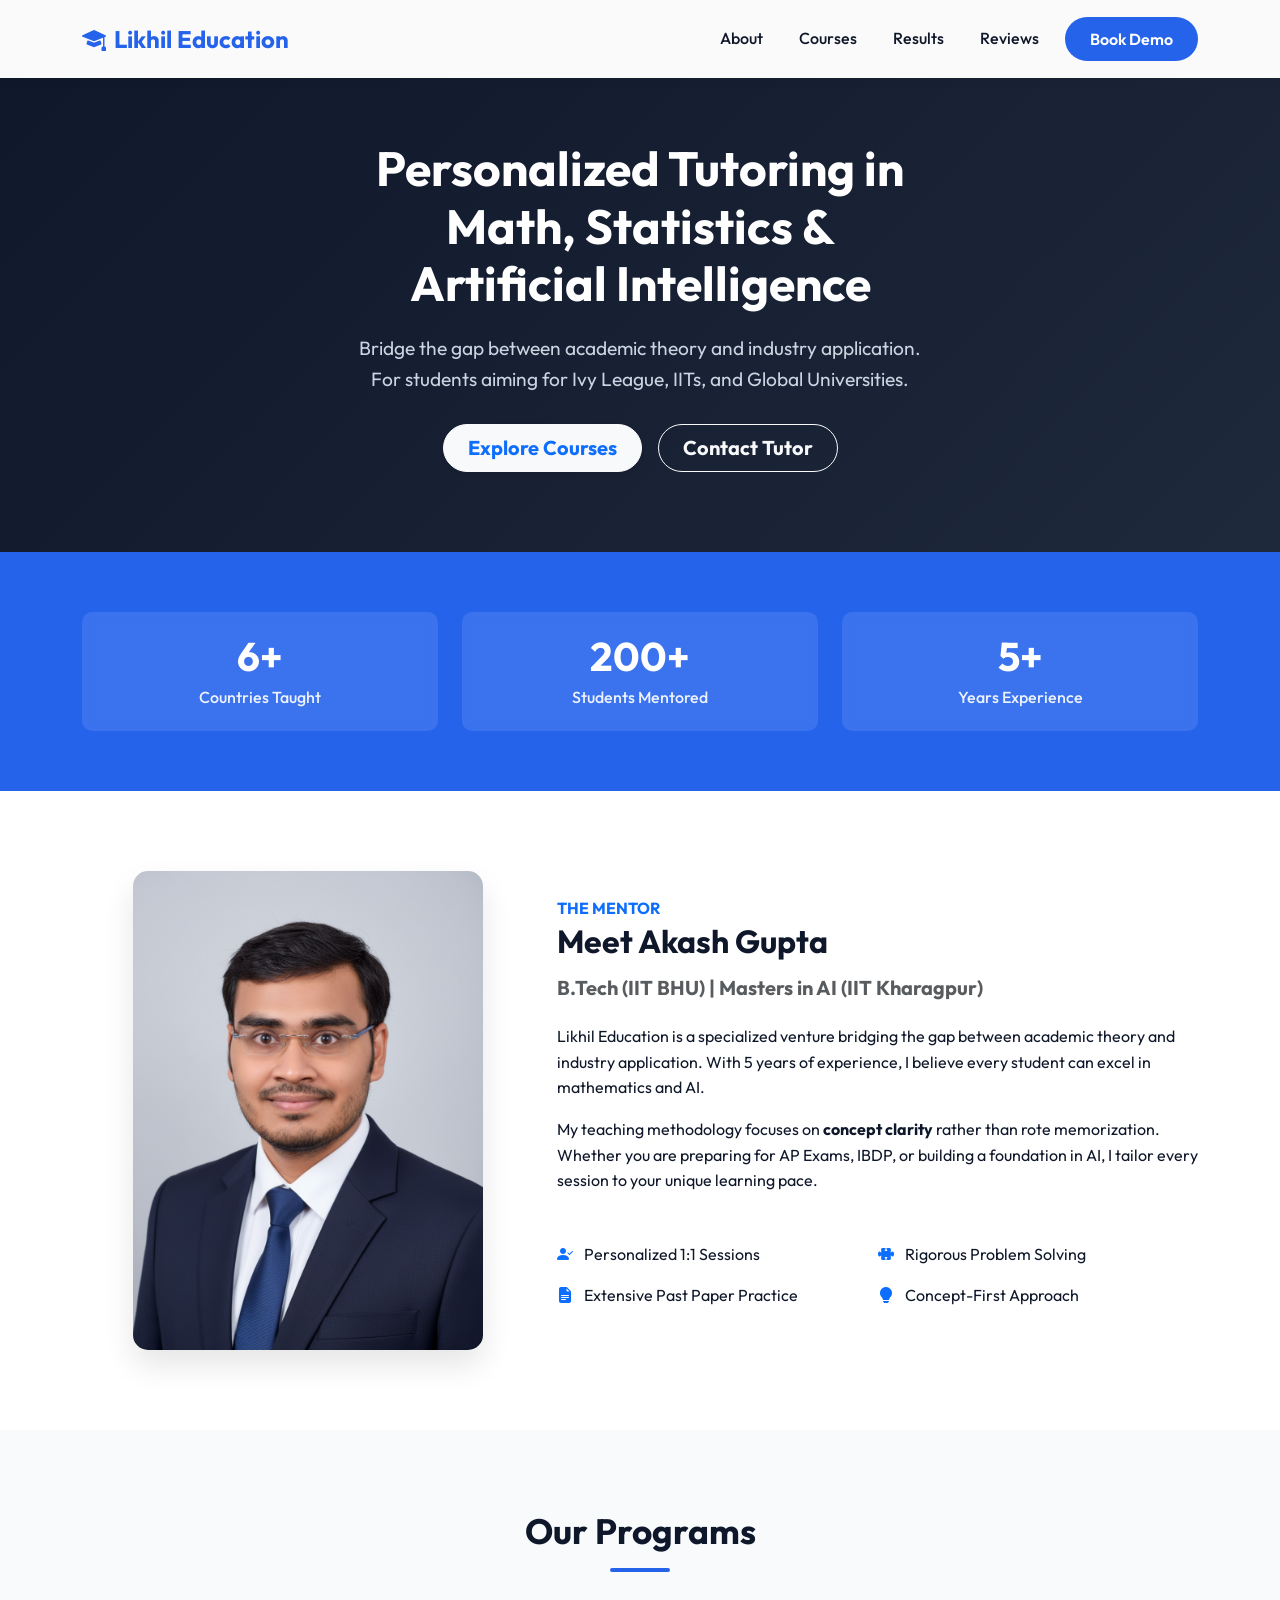
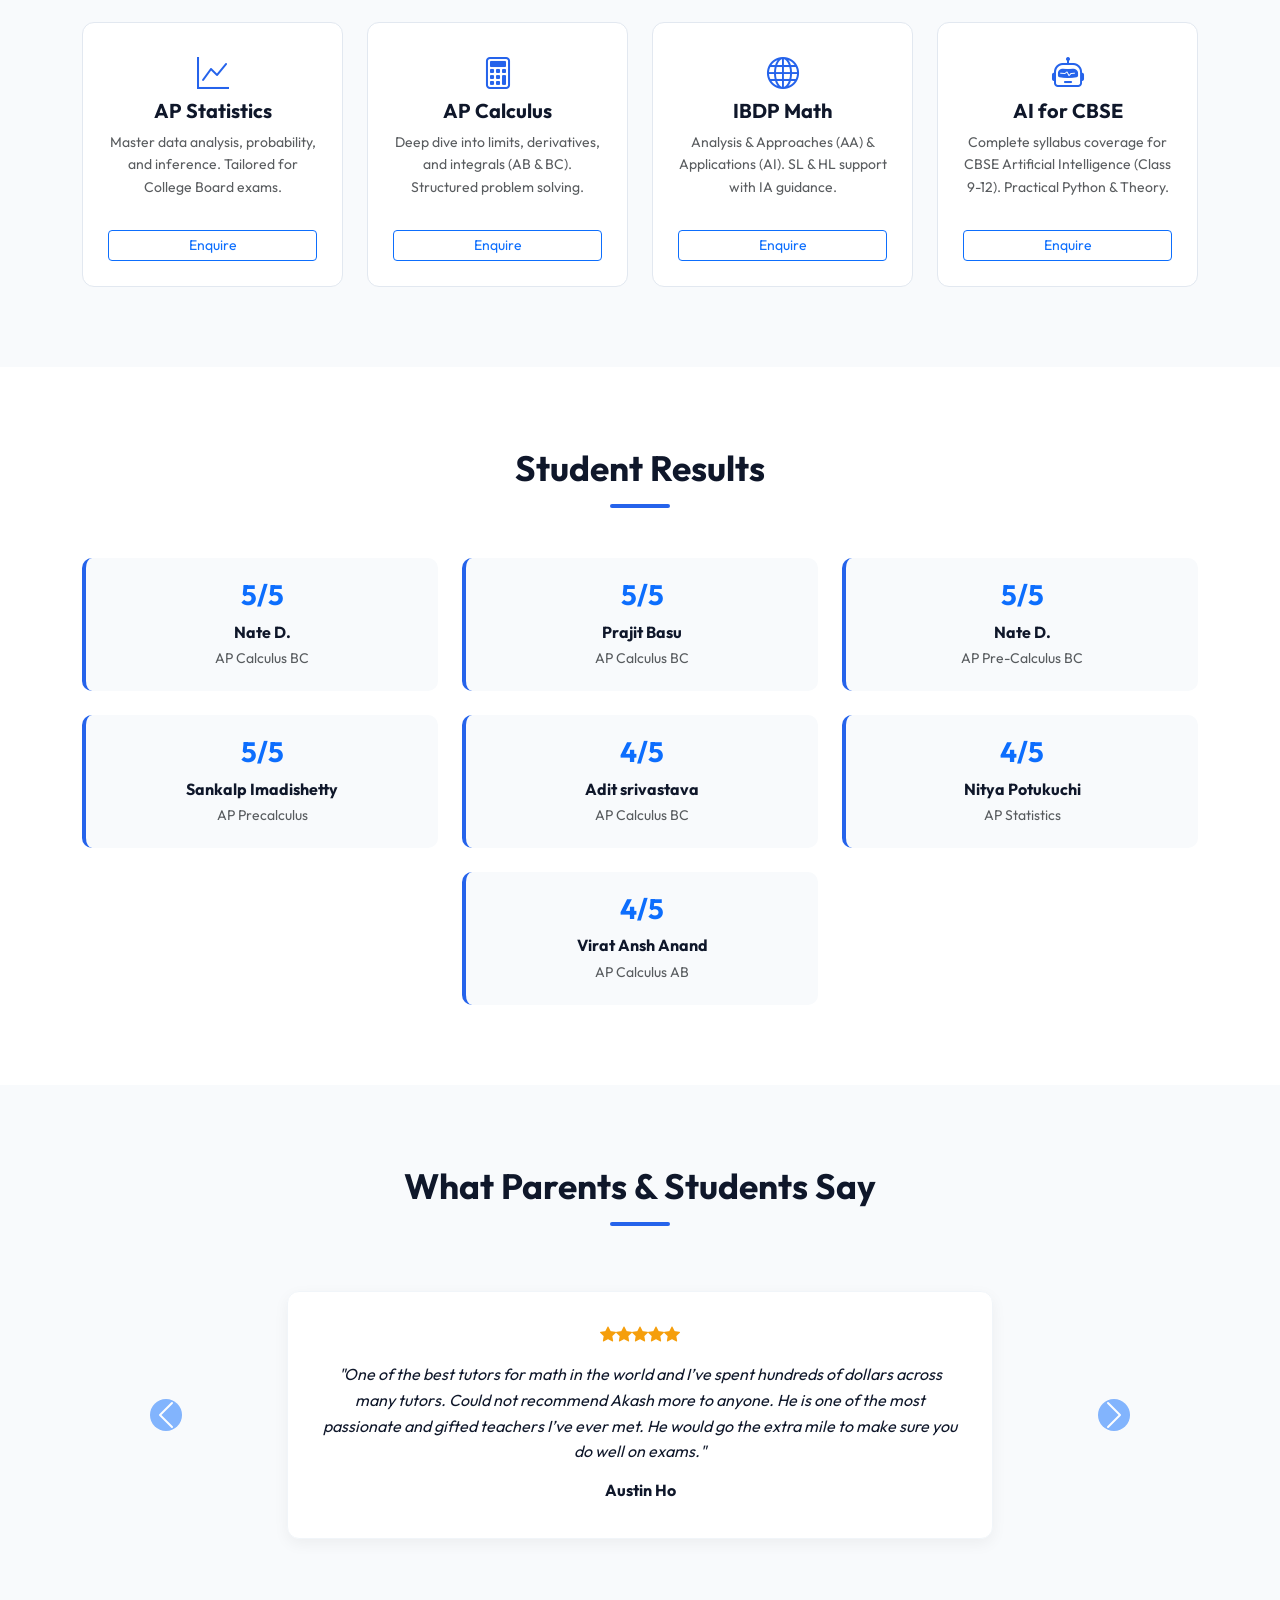
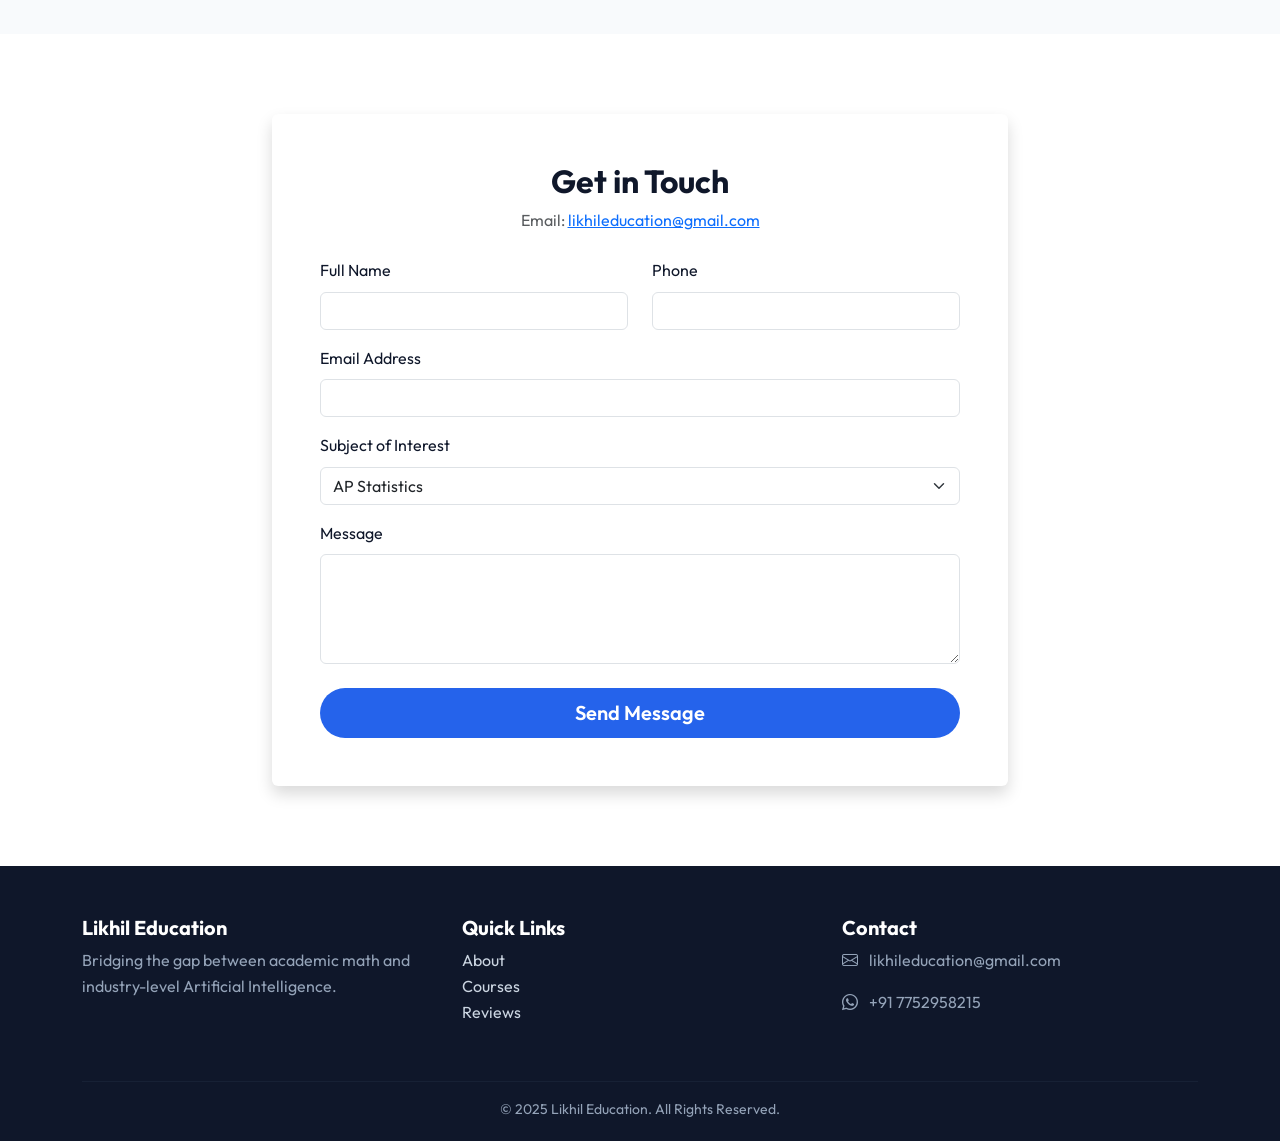
==== commit fb8fc4fa: "Update index.html" ====
--- a/index.html
+++ b/index.html
@@ -227,7 +227,8 @@
             <div class="col-lg-10 text-center">
                 <h1 class="hero-title">
                     Personalized Tutoring in <br>
-                    <span class="highlight-text">Math, Statistics & AI</span>
+                    Math, Statistics & <br>
+                    <span class="highlight-text">Artificial Intelligence</span>
                 </h1>
                 
                 <p class="hero-subtitle">
@@ -676,3 +677,4 @@
 </html>
 
 
+
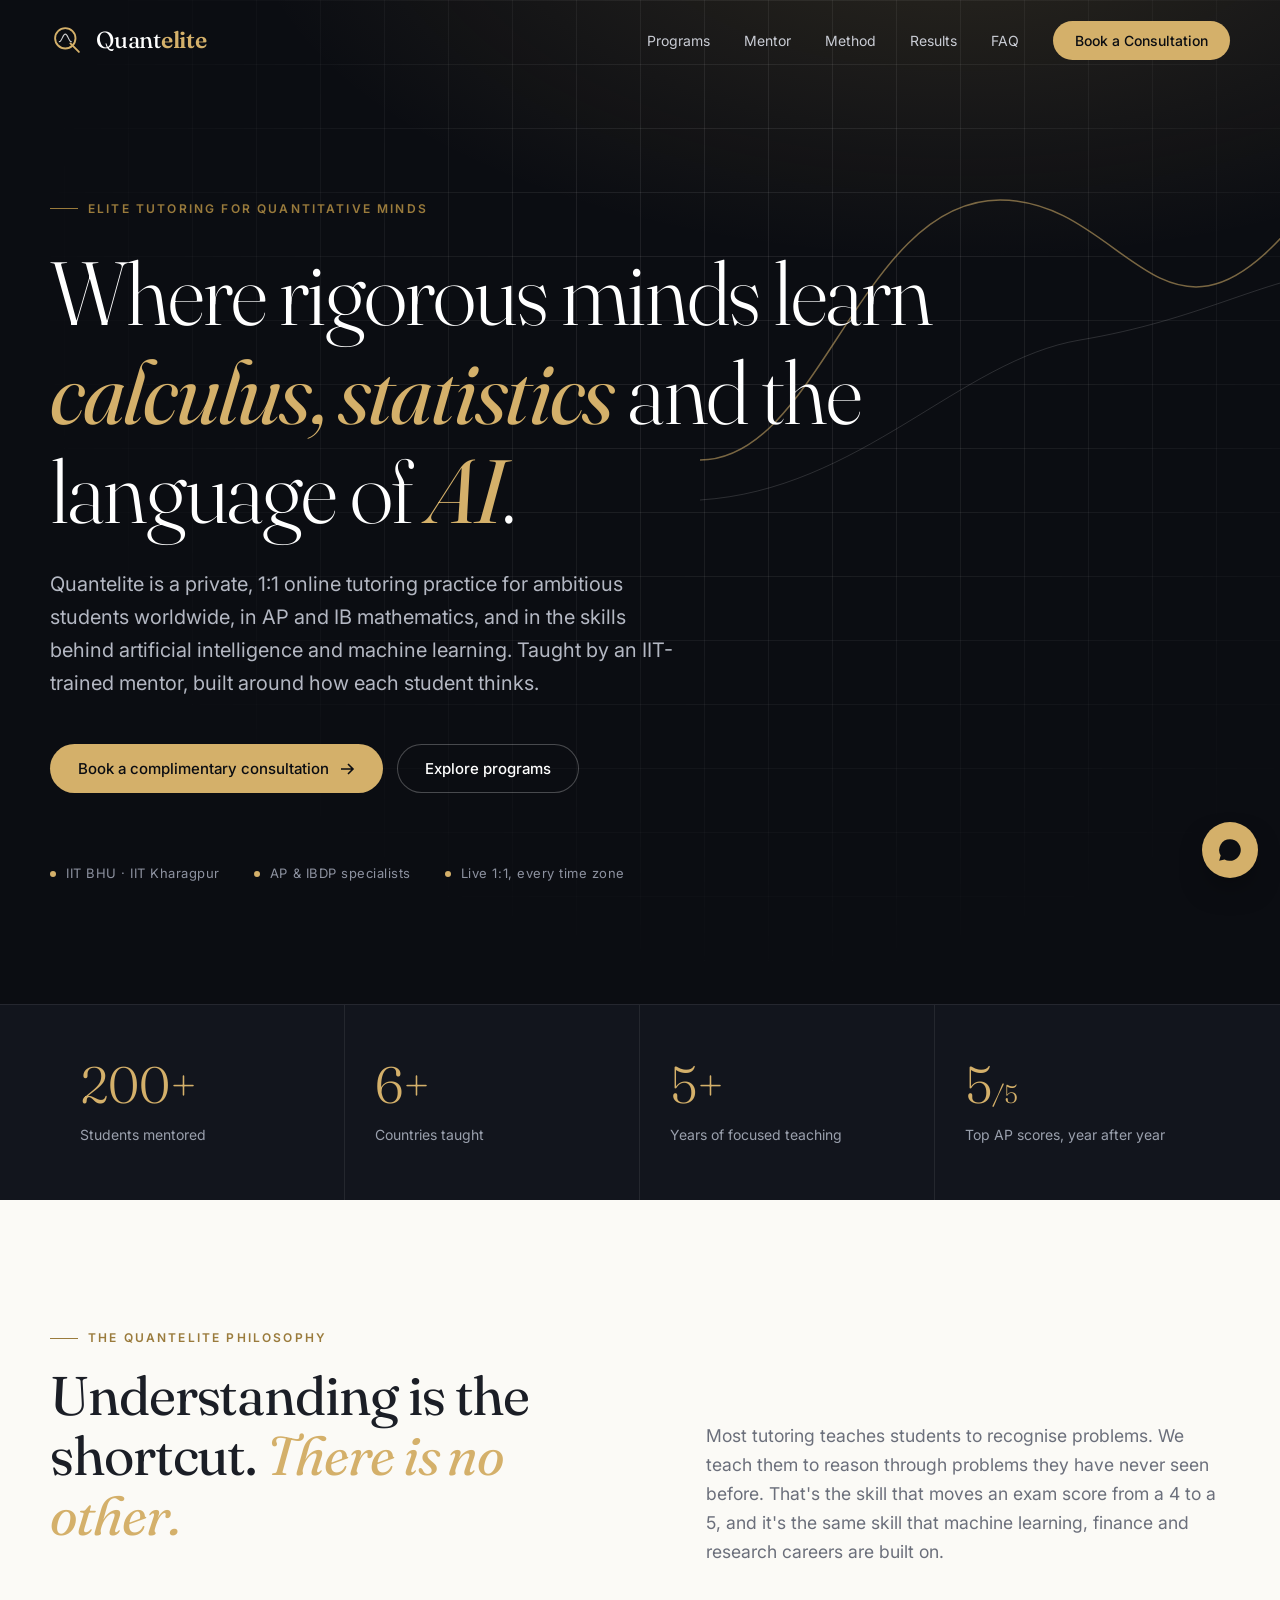
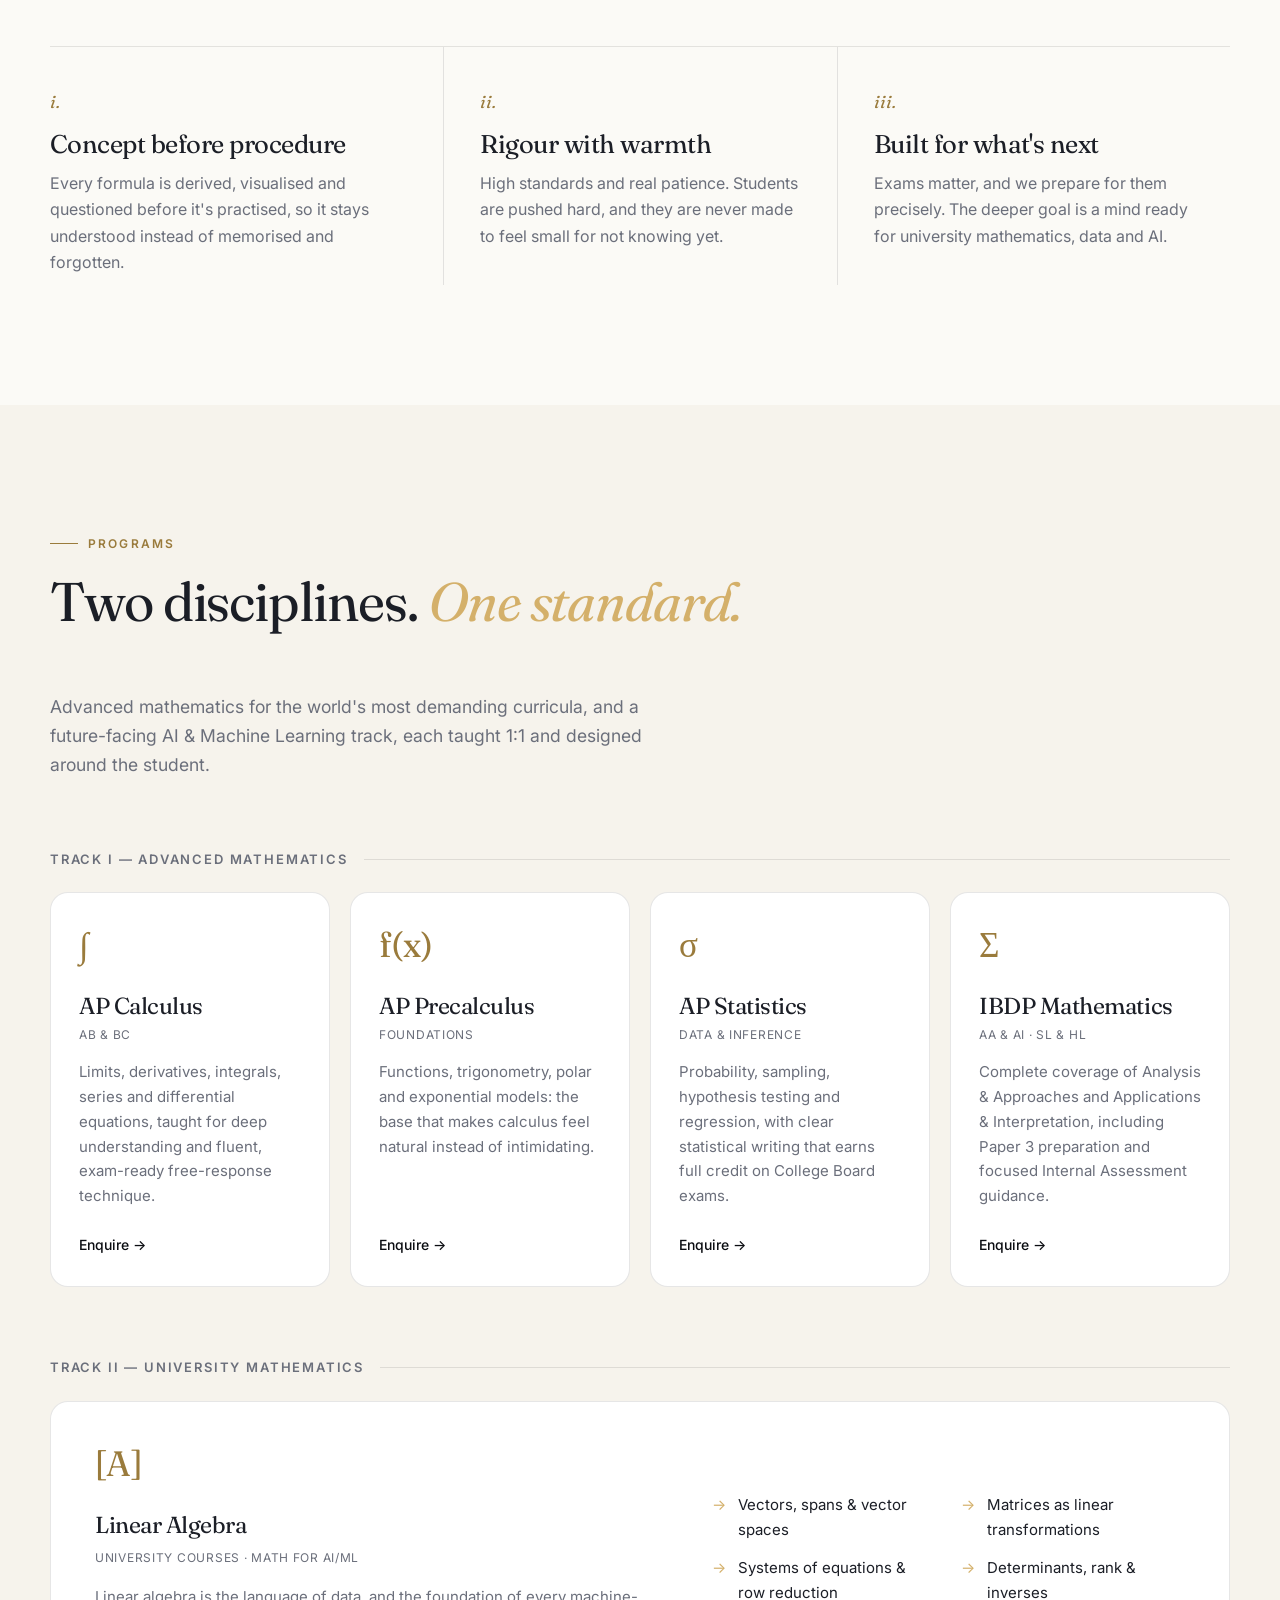
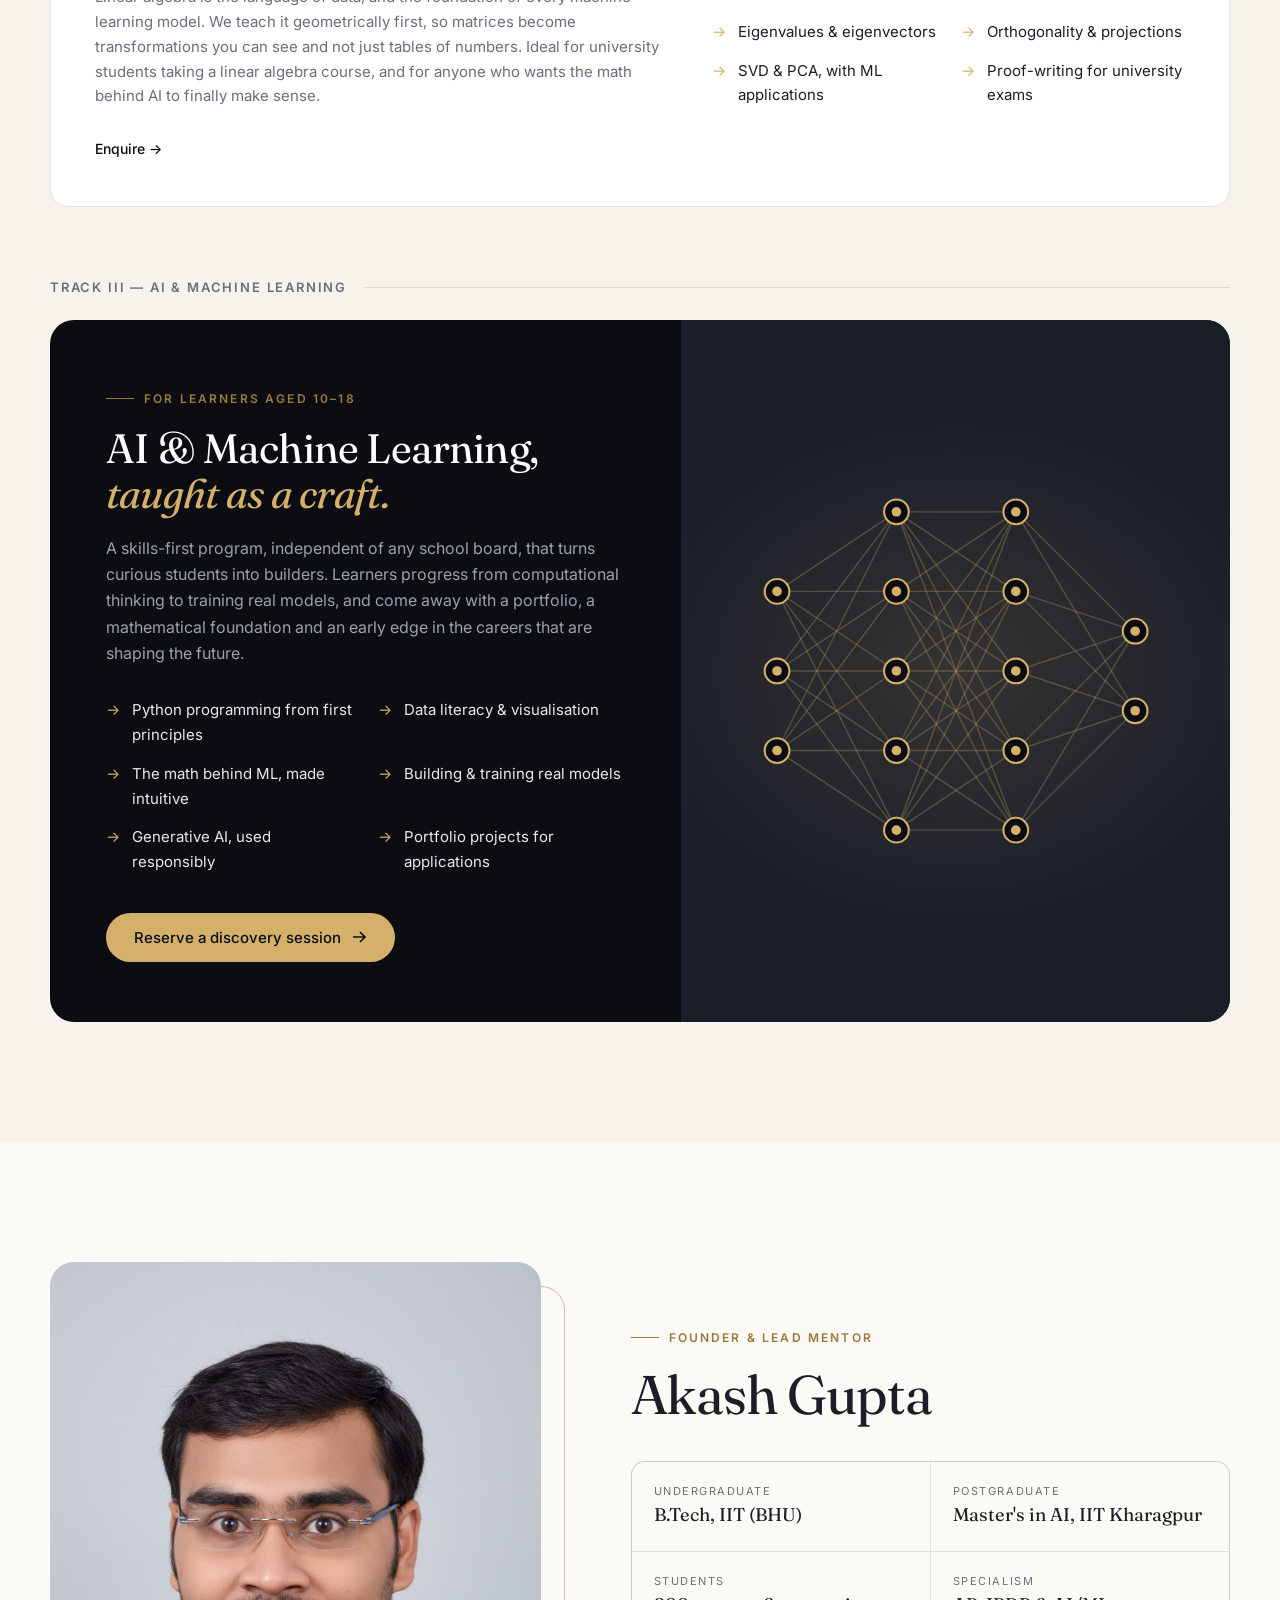
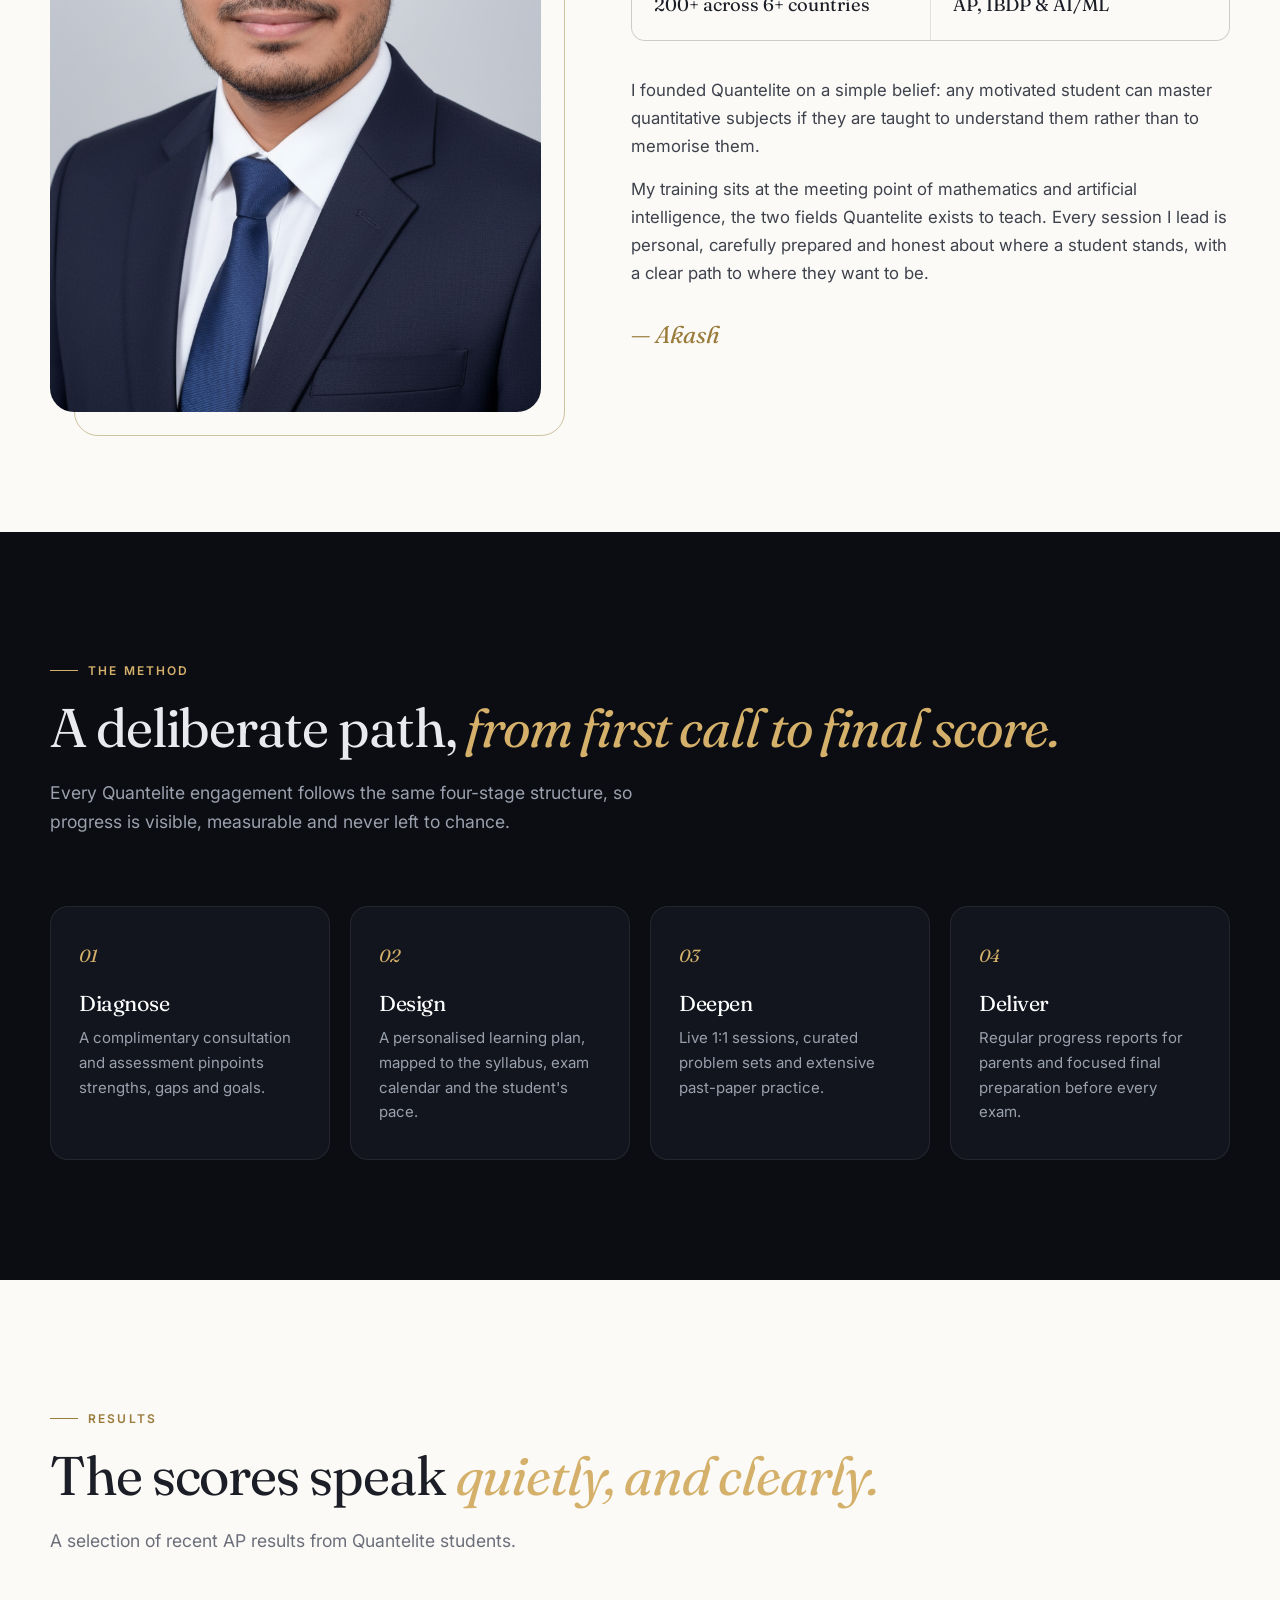
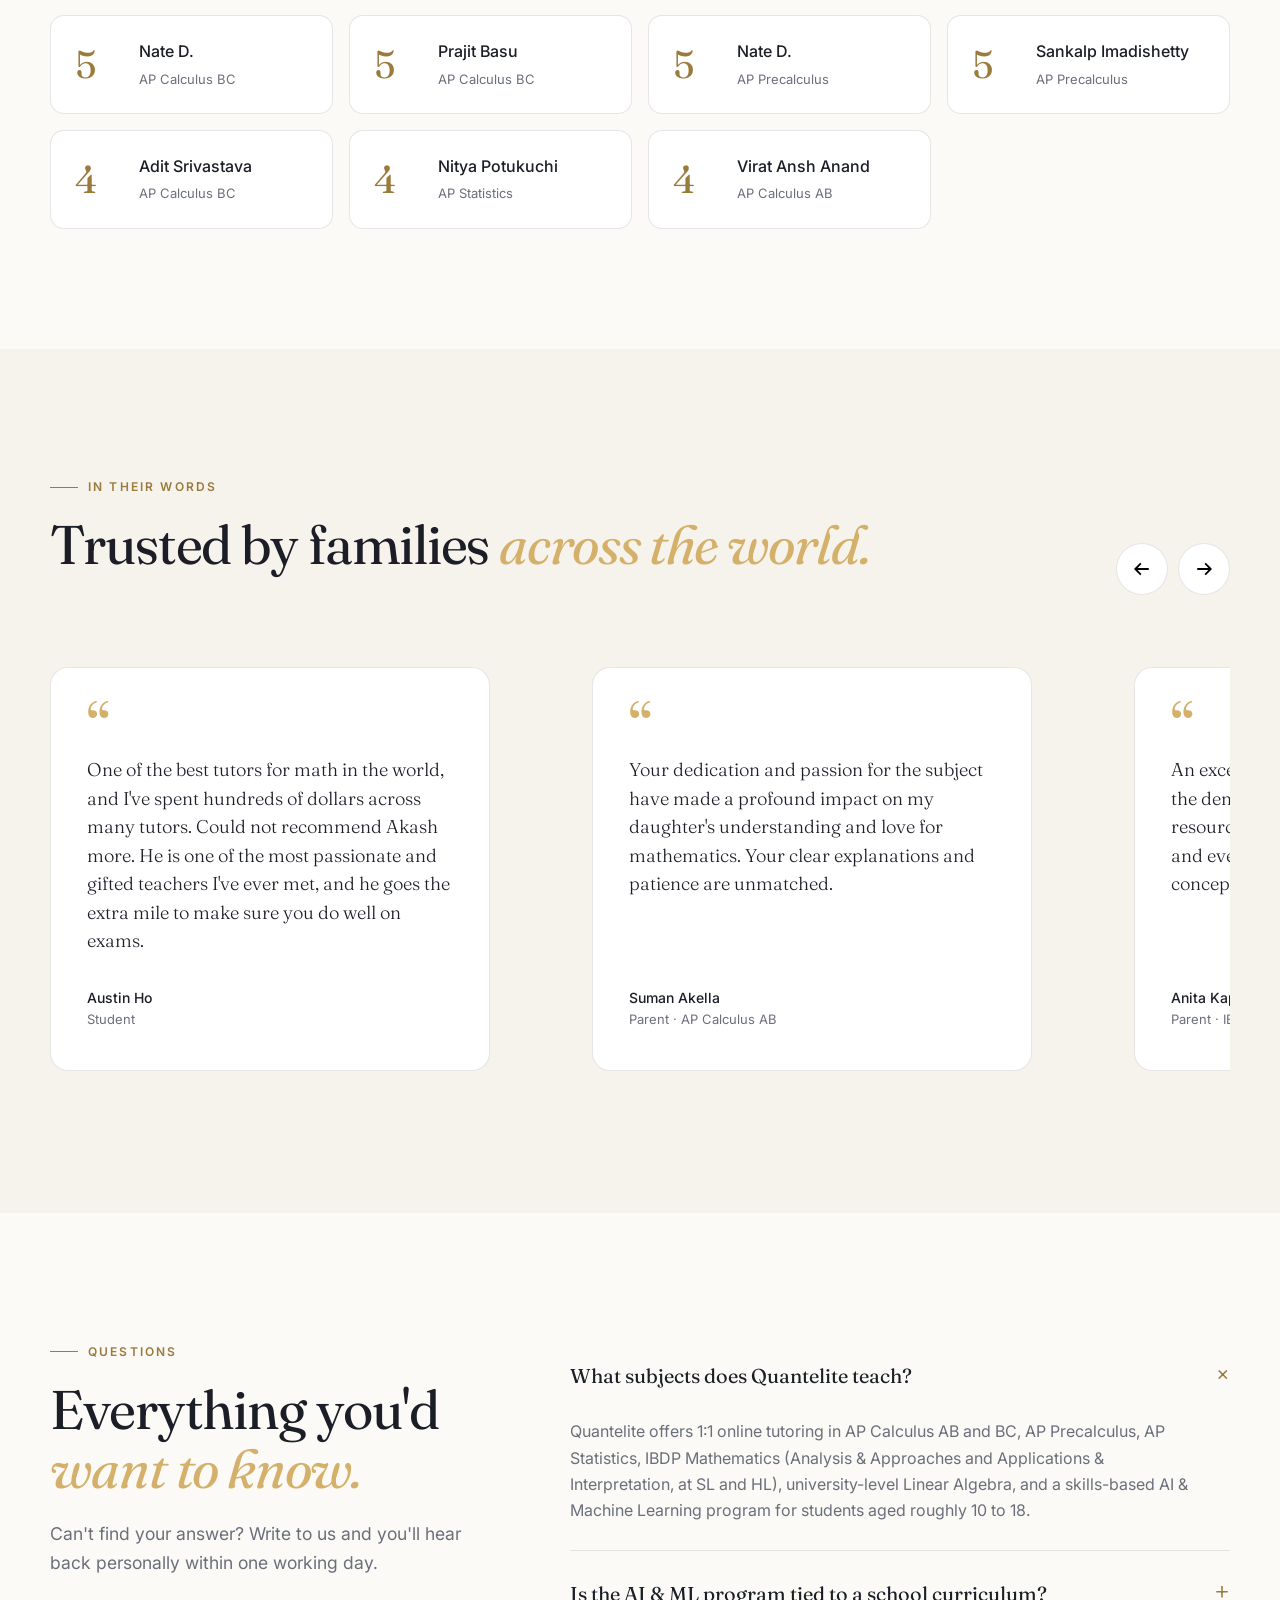
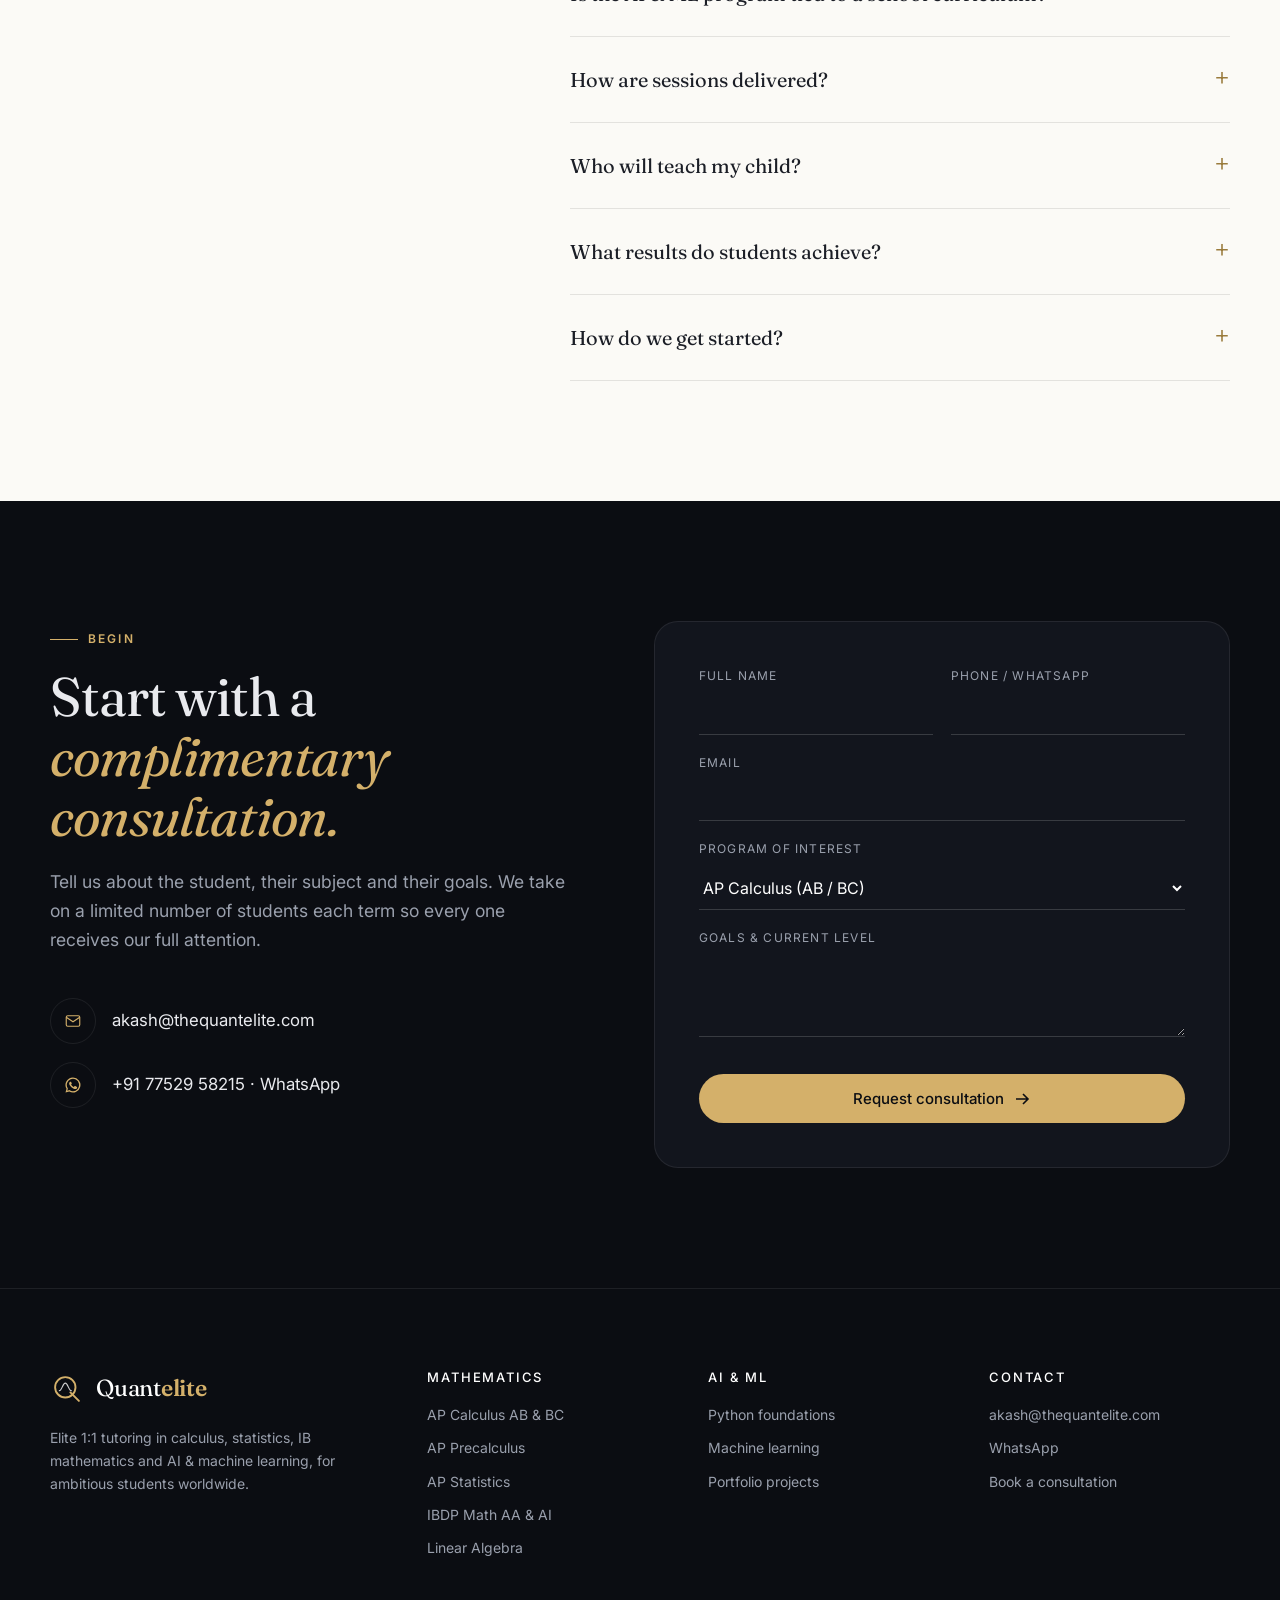
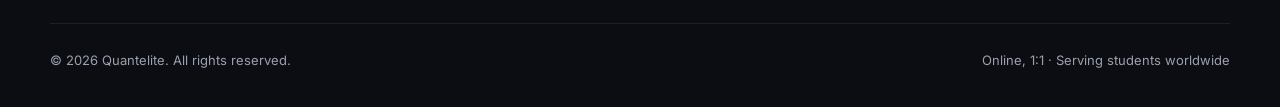
==== commit be9c4a7d: "Rebrand site to Quantelite with premium redesign - New premium design, copy, SEO/GEO metadata and st" ====
--- a/index.html
+++ b/index.html
@@ -1,680 +1,817 @@
-<!DOCTYPE html>
-<html lang="en">
-<head>
-    <meta charset="UTF-8" />
-    <meta name="viewport" content="width=device-width, initial-scale=1.0" />
-    <title>Likhil Education | Math, Statistics & AI Tutor</title>
-    
-    <link href="https://fonts.googleapis.com/css2?family=Outfit:wght@300;400;500;700&display=swap" rel="stylesheet">
-    
-    <link href="https://cdn.jsdelivr.net/npm/bootstrap@5.3.0/dist/css/bootstrap.min.css" rel="stylesheet" />
-    
-    <link rel="stylesheet" href="https://cdn.jsdelivr.net/npm/bootstrap-icons@1.10.5/font/bootstrap-icons.css" />
-
-    <style>
-        /* COLOR PALETTE & THEME */
-        :root {
-            --primary-color: #2563eb; /* Bright Blue */
-            --dark-color: #0f172a;    /* Dark Navy for Text */
-            --light-bg: #f8fafc;      /* Very Light Gray for Backgrounds */
-            --white: #ffffff;
-            --text-muted: #64748b;
-        }
-
-        body {
-            font-family: 'Outfit', sans-serif;
-            color: var(--dark-color);
-            background-color: var(--white);
-            line-height: 1.6;
-        }
-
-        h1, h2, h3, h4, h5 {
-            font-weight: 700;
-            color: var(--dark-color);
-        }
-
-        /* NAVBAR */
-        .navbar-custom {
-            background: rgba(255, 255, 255, 0.98);
-            box-shadow: 0 2px 10px rgba(0, 0, 0, 0.05);
-            padding: 15px 0;
-        }
-        .navbar-brand {
-            font-weight: 700;
-            color: var(--primary-color) !important;
-            font-size: 1.5rem;
-        }
-        .nav-link {
-            color: var(--dark-color) !important;
-            font-weight: 500;
-            margin: 0 10px;
-        }
-        .nav-link:hover {
-            color: var(--primary-color) !important;
-        }
-        .btn-main {
-            background-color: var(--primary-color);
-            color: white;
-            padding: 10px 25px;
-            border-radius: 50px;
-            font-weight: 600;
-            border: none;
-            transition: transform 0.2s;
-        }
-        .btn-main:hover {
-            background-color: #1d4ed8;
-            transform: translateY(-2px);
-            color: white;
-        }
-
-        /* HERO SECTION */
-        .hero-section {
-            /* Using a gradient overlay to ensure text is readable */
-            background: linear-gradient(135deg, #0f172a 0%, #1e293b 100%);
-            padding: 140px 0 80px;
-            color: white;
-            text-align: center;
-        }
-        .hero-section h1 {
-            color: white; /* Force white text */
-            font-size: 3rem;
-            margin-bottom: 20px;
-        }
-        .hero-section p {
-            color: #cbd5e1; /* Light gray text */
-            font-size: 1.2rem;
-            max-width: 700px;
-            margin: 0 auto 30px;
-        }
-
-        /* STATS SECTION */
-        .stats-section {
-            background-color: var(--primary-color);
-            padding: 60px 0;
-            color: white;
-        }
-        .stats-box {
-            background: rgba(255, 255, 255, 0.1);
-            padding: 20px;
-            border-radius: 10px;
-            backdrop-filter: blur(5px);
-        }
-        .stats-box h2 {
-            color: white;
-            font-size: 2.5rem;
-            margin-bottom: 5px;
-        }
-        .stats-box p {
-            margin: 0;
-            font-weight: 500;
-            opacity: 0.9;
-        }
-
-        /* SECTIONS GENERAL */
-        section {
-            padding: 80px 0;
-        }
-        .section-header {
-            text-align: center;
-            margin-bottom: 50px;
-        }
-        .section-header h2 {
-            font-size: 2.2rem;
-        }
-        .line {
-            width: 60px;
-            height: 4px;
-            background: var(--primary-color);
-            margin: 15px auto;
-            border-radius: 2px;
-        }
-
-        /* ABOUT SECTION */
-        .profile-img {
-            border-radius: 15px;
-            width: 100%;
-            max-width: 350px;
-            box-shadow: 0 15px 30px rgba(0,0,0,0.1);
-        }
-
-        /* COURSE CARDS */
-        .course-card {
-            background: white;
-            border: 1px solid #e2e8f0;
-            border-radius: 12px;
-            overflow: hidden;
-            transition: all 0.3s;
-            height: 100%;
-        }
-        .course-card:hover {
-            transform: translateY(-5px);
-            box-shadow: 0 10px 20px rgba(0,0,0,0.05);
-            border-color: var(--primary-color);
-        }
-        .course-body {
-            padding: 25px;
-        }
-        .course-icon {
-            font-size: 2rem;
-            color: var(--primary-color);
-            margin-bottom: 15px;
-        }
-
-        /* RESULTS GRID */
-        .result-item {
-            background: var(--light-bg);
-            padding: 20px;
-            border-radius: 10px;
-            border-left: 4px solid var(--primary-color);
-        }
-
-        /* TESTIMONIALS */
-        .testimonial-card {
-            background: white;
-            padding: 30px;
-            border-radius: 12px;
-            box-shadow: 0 5px 15px rgba(0,0,0,0.05);
-            margin: 15px;
-            border: 1px solid #f1f5f9;
-        }
-        .stars {
-            color: #f59e0b; /* Amber/Gold color */
-            margin-bottom: 15px;
-        }
-
-        /* FOOTER */
-        footer {
-            background-color: var(--dark-color);
-            color: #94a3b8;
-            padding: 50px 0 20px;
-        }
-        footer a {
-            color: #cbd5e1;
-            text-decoration: none;
-        }
-        footer a:hover {
-            color: white;
-        }
-    </style>
-</head>
-<body>
-
-<nav class="navbar navbar-expand-lg navbar-custom fixed-top">
-    <div class="container">
-        <a class="navbar-brand" href="#">
-            <i class="bi bi-mortarboard-fill me-2"></i>Likhil Education
-        </a>
-        <button class="navbar-toggler" type="button" data-bs-toggle="collapse" data-bs-target="#navbarNav">
-            <span class="navbar-toggler-icon"></span>
-        </button>
-        <div class="collapse navbar-collapse" id="navbarNav">
-            <ul class="navbar-nav ms-auto align-items-center">
-                <li class="nav-item"><a class="nav-link" href="#about">About</a></li>
-                <li class="nav-item"><a class="nav-link" href="#courses">Courses</a></li>
-                <li class="nav-item"><a class="nav-link" href="#results">Results</a></li>
-                <li class="nav-item"><a class="nav-link" href="#testimonials">Reviews</a></li>
-                <li class="nav-item ms-lg-2">
-                    <a class="btn btn-main" href="#contact">Book Demo</a>
-                </li>
-            </ul>
-        </div>
-    </div>
-</nav>
-
-<section class="hero-section d-flex align-items-center">
-    <div class="container">
-        <div class="row justify-content-center">
-            <div class="col-lg-10 text-center">
-                <h1 class="hero-title">
-                    Personalized Tutoring in <br>
-                    Math, Statistics & <br>
-                    <span class="highlight-text">Artificial Intelligence</span>
-                </h1>
-                
-                <p class="hero-subtitle">
-                    Bridge the gap between academic theory and industry application. <br class="d-none d-md-block">
-                    For students aiming for Ivy League, IITs, and Global Universities.
-                </p>
-                
-                <div class="d-flex justify-content-center gap-3 mt-4">
-                    <a href="#courses" class="btn btn-light btn-lg rounded-pill fw-bold text-primary px-4 shadow-sm">Explore Courses</a>
-                    <a href="#contact" class="btn btn-outline-light btn-lg rounded-pill fw-bold px-4">Contact Tutor</a>
-                </div>
-            </div>
-        </div>
-    </div>
-</section>
-
-<section class="stats-section">
-    <div class="container">
-        <div class="row text-center g-4">
-            <div class="col-md-4">
-                <div class="stats-box">
-                    <h2 class="counter" data-target="6">0</h2>
-                    <p>Countries Taught</p>
-                </div>
-            </div>
-            <div class="col-md-4">
-                <div class="stats-box">
-                    <h2 class="counter" data-target="200">0</h2>
-                    <p>Students Mentored</p>
-                </div>
-            </div>
-            <div class="col-md-4">
-                <div class="stats-box">
-                    <h2 class="counter" data-target="5">0</h2>
-                    <p>Years Experience</p>
-                </div>
-            </div>
-        </div>
-    </div>
-</section>
-
-<section id="about">
-    <div class="container">
-        <div class="row align-items-center">
-            <div class="col-lg-5 mb-4 mb-lg-0 text-center">
-                <img src="Akash_Professional.png" alt="Akash Gupta" class="profile-img">
-            </div>
-            <div class="col-lg-7">
-                <span class="text-primary fw-bold text-uppercase">The Mentor</span>
-                <h2 class="mb-3">Meet Akash Gupta</h2>
-                <h5 class="text-muted mb-4">B.Tech (IIT BHU) | Masters in AI (IIT Kharagpur)</h5>
-                <p>Likhil Education is a specialized venture bridging the gap between academic theory and industry application. With 5 years of experience, I believe every student can excel in mathematics and AI.</p>
-                <p>My teaching methodology focuses on <strong>concept clarity</strong> rather than rote memorization. Whether you are preparing for AP Exams, IBDP, or building a foundation in AI, I tailor every session to your unique learning pace.</p>
-                
-                <div class="row mt-4">
-                    <div class="row mt-4">
-                    <div class="col-md-6 mb-3">
-                        <i class="bi bi-person-check-fill text-primary me-2"></i> Personalized 1:1 Sessions
-                    </div>
-                    <div class="col-md-6 mb-3">
-                        <i class="bi bi-puzzle-fill text-primary me-2"></i> Rigorous Problem Solving
-                    </div>
-                    <div class="col-md-6 mb-3">
-                        <i class="bi bi-file-earmark-text-fill text-primary me-2"></i> Extensive Past Paper Practice
-                    </div>
-                    <div class="col-md-6 mb-3">
-                         <i class="bi bi-lightbulb-fill text-primary me-2"></i> Concept-First Approach
-                    </div>
-                </div>
-                </div>
-            </div>
-        </div>
-    </div>
-</section>
-
-<section id="courses" style="background-color: var(--light-bg);">
-    <div class="container">
-        <div class="section-header">
-            <h2>Our Programs</h2>
-            <div class="line"></div>
-        </div>
-
-        <div class="row g-4 justify-content-center">
-            <div class="col-md-6 col-lg-3">
-                <div class="course-card">
-                    <div class="course-body text-center">
-                        <i class="bi bi-graph-up course-icon"></i>
-                        <h5>AP Statistics</h5>
-                        <p class="text-muted small">Master data analysis, probability, and inference. Tailored for College Board exams.</p>
-                        <a href="#contact" class="btn btn-outline-primary btn-sm w-100 mt-3">Enquire</a>
-                    </div>
-                </div>
-            </div>
-
-            <div class="col-md-6 col-lg-3">
-                <div class="course-card">
-                    <div class="course-body text-center">
-                        <i class="bi bi-calculator course-icon"></i>
-                        <h5>AP Calculus</h5>
-                        <p class="text-muted small">Deep dive into limits, derivatives, and integrals (AB & BC). Structured problem solving.</p>
-                        <a href="#contact" class="btn btn-outline-primary btn-sm w-100 mt-3">Enquire</a>
-                    </div>
-                </div>
-            </div>
-
-            <div class="col-md-6 col-lg-3">
-                <div class="course-card">
-                    <div class="course-body text-center">
-                        <i class="bi bi-globe course-icon"></i>
-                        <h5>IBDP Math</h5>
-                        <p class="text-muted small">Analysis & Approaches (AA) & Applications (AI). SL & HL support with IA guidance.</p>
-                        <a href="#contact" class="btn btn-outline-primary btn-sm w-100 mt-3">Enquire</a>
-                    </div>
-                </div>
-            </div>
-
-            <div class="col-md-6 col-lg-3">
-                <div class="course-card">
-                    <div class="course-body text-center">
-                        <i class="bi bi-robot course-icon"></i>
-                        <h5>AI for CBSE</h5>
-                        <p class="text-muted small">Complete syllabus coverage for CBSE Artificial Intelligence (Class 9-12). Practical Python & Theory.</p>
-                        <a href="#contact" class="btn btn-outline-primary btn-sm w-100 mt-3">Enquire</a>
-                    </div>
-                </div>
-            </div>
-        </div>
-    </div>
-</section>
-
-<section id="results">
-    <div class="container">
-        <div class="section-header">
-            <h2>Student Results</h2>
-            <div class="line"></div>
-        </div>
-        <div class="row g-4 justify-content-center">
-            <div class="col-md-4 col-sm-6">
-                <div class="result-item text-center">
-                    <h3 class="text-primary fw-bold">5/5</h3>
-                    <p class="fw-bold mb-0">Nate D.</p>
-                    <small class="text-muted">AP Calculus BC</small>
-                </div>
-            </div>
-            <div class="col-md-4 col-sm-6">
-                <div class="result-item text-center">
-                    <h3 class="text-primary fw-bold">5/5</h3>
-                    <p class="fw-bold mb-0">Prajit Basu</p>
-                    <small class="text-muted">AP Calculus BC</small>
-                </div>
-            </div>
-            <div class="col-md-4 col-sm-6">
-                <div class="result-item text-center">
-                    <h3 class="text-primary fw-bold">5/5</h3>
-                    <p class="fw-bold mb-0">Nate D.</p>
-                    <small class="text-muted">AP Pre-Calculus BC</small>
-                </div>
-            </div>
-            <div class="col-md-4 col-sm-6">
-                <div class="result-item text-center">
-                    <h3 class="text-primary fw-bold">5/5</h3>
-                    <p class="fw-bold mb-0">Sankalp Imadishetty</p>
-                    <small class="text-muted">AP Precalculus</small>
-                </div>
-            </div>
-            <div class="col-md-4 col-sm-6">
-                <div class="result-item text-center">
-                    <h3 class="text-primary fw-bold">4/5</h3>
-                    <p class="fw-bold mb-0">Adit srivastava</p>
-                    <small class="text-muted">AP Calculus BC</small>
-                </div>
-            </div>
-            <div class="col-md-4 col-sm-6">
-                <div class="result-item text-center">
-                    <h3 class="text-primary fw-bold">4/5</h3>
-                    <p class="fw-bold mb-0">Nitya Potukuchi</p>
-                    <small class="text-muted">AP Statistics</small>
-                </div>
-            </div>
-            <div class="col-md-4 col-sm-6">
-                <div class="result-item text-center">
-                    <h3 class="text-primary fw-bold">4/5</h3>
-                    <p class="fw-bold mb-0">Virat Ansh Anand</p>
-                    <small class="text-muted">AP Calculus AB</small>
-                </div>
-            </div>
-        </div>
-    </div>
-</section>
-
-<section id="testimonials" style="background-color: var(--light-bg);">
-    <div class="container">
-        <div class="section-header">
-            <h2>What Parents & Students Say</h2>
-            <div class="line"></div>
-        </div>
-
-        <div id="testimonialCarousel" class="carousel slide" data-bs-ride="carousel">
-            <div class="carousel-inner">
-                
-                <div class="carousel-item active">
-                    <div class="row justify-content-center">
-                        <div class="col-lg-8">
-                            <div class="testimonial-card text-center">
-                                <div class="stars"><i class="bi bi-star-fill"></i><i class="bi bi-star-fill"></i><i class="bi bi-star-fill"></i><i class="bi bi-star-fill"></i><i class="bi bi-star-fill"></i></div>
-                                <p class="fst-italic">"One of the best tutors for math in the world and I’ve spent hundreds of dollars across many tutors. Could not recommend Akash more to anyone. He is one of the most passionate and gifted teachers I’ve ever met. He would go the extra mile to make sure you do well on exams."</p>
-                                <h6 class="fw-bold mt-3">Austin Ho</h6>
-                            </div>
-                        </div>
-                    </div>
-                </div>
-
-                <div class="carousel-item">
-                    <div class="row justify-content-center">
-                        <div class="col-lg-8">
-                            <div class="testimonial-card text-center">
-                                <div class="stars"><i class="bi bi-star-fill"></i><i class="bi bi-star-fill"></i><i class="bi bi-star-fill"></i><i class="bi bi-star-fill"></i><i class="bi bi-star-fill"></i></div>
-                                <p class="fst-italic">"I wanted to take a moment to express my deep appreciation for your exceptional teaching in AP Calculus AB this year. Your dedication and passion for the subject have truly made a profound impact on my daughter’s understanding and love for mathematics. Your clear explanations and patience are unmatched."</p>
-                                <h6 class="fw-bold mt-3">Suman Akella</h6>
-                            </div>
-                        </div>
-                    </div>
-                </div>
-
-                <div class="carousel-item">
-                    <div class="row justify-content-center">
-                        <div class="col-lg-8">
-                            <div class="testimonial-card text-center">
-                                <div class="stars"><i class="bi bi-star-fill"></i><i class="bi bi-star-fill"></i><i class="bi bi-star-fill"></i><i class="bi bi-star-fill"></i><i class="bi bi-star-fill"></i></div>
-                                <p class="fst-italic">"Akash Sir has been teaching my daughter IB HL maths. He is an excellent teacher, very knowledgeable of the demands of the IB curriculum. His resources for online teaching make it easy and fun to learn even difficult concepts. He is very patient and understanding."</p>
-                                <h6 class="fw-bold mt-3">Anita Kapoor</h6>
-                            </div>
-                        </div>
-                    </div>
-                </div>
-
-                <div class="carousel-item">
-                    <div class="row justify-content-center">
-                        <div class="col-lg-8">
-                            <div class="testimonial-card text-center">
-                                <div class="stars"><i class="bi bi-star-fill"></i><i class="bi bi-star-fill"></i><i class="bi bi-star-fill"></i><i class="bi bi-star-fill"></i><i class="bi bi-star-fill"></i></div>
-                                <p class="fst-italic">"My son took math classes and improved his scores studying under Akash. He gained confidence in studying a tough subject like calculus."</p>
-                                <h6 class="fw-bold mt-3">Anand Rajarethinam</h6>
-                            </div>
-                        </div>
-                    </div>
-                </div>
-
-                <div class="carousel-item">
-                    <div class="row justify-content-center">
-                        <div class="col-lg-8">
-                            <div class="testimonial-card text-center">
-                                <div class="stars"><i class="bi bi-star-fill"></i><i class="bi bi-star-fill"></i><i class="bi bi-star-fill"></i><i class="bi bi-star-fill"></i><i class="bi bi-star-fill"></i></div>
-                                <p class="fst-italic">"Akash is a very passionate, knowledgeable, experienced and dedicated teacher. Ensures follow up and reports progress. We took grade 12 Mathematics in Data Management and SAT preparation classes. He truly cares for his students and makes a huge impact."</p>
-                                <h6 class="fw-bold mt-3">Rohit Behl</h6>
-                            </div>
-                        </div>
-                    </div>
-                </div>
-
-                <div class="carousel-item">
-                    <div class="row justify-content-center">
-                        <div class="col-lg-8">
-                            <div class="testimonial-card text-center">
-                                <div class="stars"><i class="bi bi-star-fill"></i><i class="bi bi-star-fill"></i><i class="bi bi-star-fill"></i><i class="bi bi-star-fill"></i><i class="bi bi-star-fill"></i></div>
-                                <p class="fst-italic">"I had a good experience learning math with Akash Sir through online tuition. He explained concepts in a way that made them easy to understand and even made math interesting. Thanks to his guidance, I feel much more confident in math now."</p>
-                                <h6 class="fw-bold mt-3">Savini N Khongrymai</h6>
-                            </div>
-                        </div>
-                    </div>
-                </div>
-                
-                 <div class="carousel-item">
-                    <div class="row justify-content-center">
-                        <div class="col-lg-8">
-                            <div class="testimonial-card text-center">
-                                <div class="stars"><i class="bi bi-star-fill"></i><i class="bi bi-star-fill"></i><i class="bi bi-star-fill"></i><i class="bi bi-star-fill"></i><i class="bi bi-star-fill"></i></div>
-                                <p class="fst-italic">"Your patience, encouragement, and dedication have made all the difference in my son’s progress. Thank you very much Sir for all the time and attention."</p>
-                                <h6 class="fw-bold mt-3">Deepika</h6>
-                            </div>
-                        </div>
-                    </div>
-                </div>
-
-                 <div class="carousel-item">
-                    <div class="row justify-content-center">
-                        <div class="col-lg-8">
-                            <div class="testimonial-card text-center">
-                                <div class="stars"><i class="bi bi-star-fill"></i><i class="bi bi-star-fill"></i><i class="bi bi-star-fill"></i><i class="bi bi-star-fill"></i><i class="bi bi-star-fill"></i></div>
-                                <p class="fst-italic">"Akash is an excellent tutor. His patient ways and thorough subject knowledge helped my son gain interest in Maths. I still remember my son saying, 'I wish he had Akash as his teacher for years.'"</p>
-                                <h6 class="fw-bold mt-3">Archana Joshi</h6>
-                            </div>
-                        </div>
-                    </div>
-                </div>
-
-                 <div class="carousel-item">
-                    <div class="row justify-content-center">
-                        <div class="col-lg-8">
-                            <div class="testimonial-card text-center">
-                                <div class="stars"><i class="bi bi-star-fill"></i><i class="bi bi-star-fill"></i><i class="bi bi-star-fill"></i><i class="bi bi-star-fill"></i><i class="bi bi-star-fill"></i></div>
-                                <p class="fst-italic">"One of the things I really appreciated was how he went above and beyond to support, even outside of the regular tutoring hours, and provided extra resources like practice problems."</p>
-                                <h6 class="fw-bold mt-3">Preeti Choudhary</h6>
-                            </div>
-                        </div>
-                    </div>
-                </div>
-
-            </div>
-            <button class="carousel-control-prev" type="button" data-bs-target="#testimonialCarousel" data-bs-slide="prev">
-                <span class="carousel-control-prev-icon bg-primary rounded-circle" aria-hidden="true"></span>
-            </button>
-            <button class="carousel-control-next" type="button" data-bs-target="#testimonialCarousel" data-bs-slide="next">
-                <span class="carousel-control-next-icon bg-primary rounded-circle" aria-hidden="true"></span>
-            </button>
-        </div>
-    </div>
-</section>
-
-<section id="contact">
-    <div class="container">
-        <div class="row justify-content-center">
-            <div class="col-lg-8">
-                <div class="bg-white p-4 p-md-5 rounded shadow">
-                    <div class="text-center mb-4">
-                        <h2>Get in Touch</h2>
-                        <p class="text-muted">Email: <a href="mailto:likhileducation@gmail.com">likhileducation@gmail.com</a></p>
-                    </div>
-                    
-                    <form action="https://formspree.io/f/xyzpjanj" method="POST">
-                        <div class="row">
-                            <div class="col-md-6 mb-3">
-                                <label class="form-label">Full Name</label>
-                                <input type="text" name="name" class="form-control" required>
-                            </div>
-                            <div class="col-md-6 mb-3">
-                                <label class="form-label">Phone</label>
-                                <input type="text" name="phone" class="form-control">
-                            </div>
-                        </div>
-                        <div class="mb-3">
-                            <label class="form-label">Email Address</label>
-                            <input type="email" name="email" class="form-control" required>
-                        </div>
-                        <div class="mb-3">
-                            <label class="form-label">Subject of Interest</label>
-                            <select class="form-select" name="course">
-                                <option>AP Statistics</option>
-                                <option>AP Calculus (AB/BC)</option>
-                                <option>IBDP Math</option>
-                                <option>AI for CBSE</option>
-                                
-                            </select>
-                        </div>
-                        <div class="mb-4">
-                            <label class="form-label">Message</label>
-                            <textarea class="form-control" name="message" rows="4"></textarea>
-                        </div>
-                        <div class="d-grid">
-                            <button type="submit" class="btn btn-main btn-lg">Send Message</button>
-                        </div>
-                    </form>
-
-                </div>
-            </div>
-        </div>
-    </div>
-</section>
-
-<footer>
-    <div class="container">
-        <div class="row">
-            <div class="col-md-4 mb-4">
-                <h5 class="text-white">Likhil Education</h5>
-                <p>Bridging the gap between academic math and industry-level Artificial Intelligence.</p>
-            </div>
-            <div class="col-md-4 mb-4">
-                <h5 class="text-white">Quick Links</h5>
-                <ul class="list-unstyled">
-                    <li><a href="#about">About</a></li>
-                    <li><a href="#courses">Courses</a></li>
-                    <li><a href="#testimonials">Reviews</a></li>
-                </ul>
-            </div>
-            <div class="col-md-4 mb-4">
-                <h5 class="text-white">Contact</h5>
-                <p><i class="bi bi-envelope me-2"></i> likhileducation@gmail.com</p>
-                <p><i class="bi bi-whatsapp me-2"></i> +91 7752958215</p>
-            </div>
-        </div>
-        <hr style="border-color: #334155;">
-        <div class="text-center small">
-            &copy; 2025 Likhil Education. All Rights Reserved.
-        </div>
-    </div>
-</footer>
-
-<script src="https://cdn.jsdelivr.net/npm/bootstrap@5.3.0/dist/js/bootstrap.bundle.min.js"></script>
-
-<script>
-    // Smooth Scroll
-    document.querySelectorAll('a[href^="#"]').forEach(anchor => {
-        anchor.addEventListener('click', function (e) {
-            e.preventDefault();
-            const target = document.querySelector(this.getAttribute('href'));
-            if(target) {
-                target.scrollIntoView({
-                    behavior: 'smooth'
-                });
-            }
-        });
-    });
-
-    // Number Counter Animation
-    const counters = document.querySelectorAll('.counter');
-    let hasCounted = false;
-
-    const countObserver = new IntersectionObserver((entries) => {
-        entries.forEach(entry => {
-            if (entry.isIntersecting && !hasCounted) {
-                hasCounted = true;
-                counters.forEach(counter => {
-                    const target = +counter.getAttribute('data-target');
-                    const increment = target / 50; 
-                    let c = 0;
-                    const updateCounter = () => {
-                        c += increment;
-                        if(c < target) {
-                            counter.innerText = Math.ceil(c);
-                            setTimeout(updateCounter, 30);
-                        } else {
-                            counter.innerText = target + "+";
-                        }
-                    };
-                    updateCounter();
-                });
-            }
-        });
-    });
-
-    const statsSection = document.querySelector('.stats-section');
-    if(statsSection) countObserver.observe(statsSection);
-
-</script>
-</body>
-</html>
-
-
-
+<!DOCTYPE html>
+<html lang="en">
+<head>
+    <meta charset="UTF-8" />
+    <meta name="viewport" content="width=device-width, initial-scale=1.0" />
+    <title>Quantelite | Elite Online Tutoring in Calculus, Statistics, IB Math & AI/ML</title>
+    <meta name="description" content="Quantelite is a premium online tutoring practice for quantitative subjects: AP Calculus AB/BC, AP Precalculus, AP Statistics, IBDP Math AA/AI (SL & HL), and skills-based AI & Machine Learning for young learners. Led by an IIT-trained mentor, taught 1:1 to students in 6+ countries.">
+    <meta name="keywords" content="AP Calculus tutor, AP Statistics tutor, AP Precalculus tutor, IB Math AA HL tutor, IB Math AI tutor, online math tutor, AI tutoring for kids, machine learning for teens, Python for kids, quant tutoring, Quantelite">
+    <meta name="author" content="Quantelite">
+    <meta name="robots" content="index, follow">
+    <meta name="theme-color" content="#0b0d12">
+
+    <!-- Open Graph / Social -->
+    <meta property="og:type" content="website">
+    <meta property="og:site_name" content="Quantelite">
+    <meta property="og:title" content="Quantelite | Elite Tutoring for Quantitative Minds">
+    <meta property="og:description" content="1:1 online tutoring in AP Calculus, AP Statistics, IB Math and AI/ML. IIT-trained mentor, 200+ students, 6+ countries.">
+    <meta property="og:image" content="Akash_Professional.png">
+    <meta name="twitter:card" content="summary_large_image">
+
+    <link rel="icon" href="data:image/svg+xml,%3Csvg xmlns='http://www.w3.org/2000/svg' viewBox='0 0 64 64'%3E%3Crect width='64' height='64' rx='14' fill='%230b0d12'/%3E%3Ccircle cx='30' cy='30' r='15' fill='none' stroke='%23d4b06a' stroke-width='5'/%3E%3Cpath d='M37 37 L49 49' stroke='%23d4b06a' stroke-width='5' stroke-linecap='round'/%3E%3C/svg%3E">
+
+    <link rel="preconnect" href="https://fonts.googleapis.com">
+    <link rel="preconnect" href="https://fonts.gstatic.com" crossorigin>
+    <link href="https://fonts.googleapis.com/css2?family=Fraunces:opsz,wght@9..144,300;9..144,400;9..144,600&family=Inter:wght@300;400;500;600&display=swap" rel="stylesheet">
+
+    <!-- Structured data for search engines & AI answer engines -->
+    <script type="application/ld+json">
+    {
+      "@context": "https://schema.org",
+      "@graph": [
+        {
+          "@type": "EducationalOrganization",
+          "@id": "#org",
+          "name": "Quantelite",
+          "description": "Premium 1:1 online tutoring in quantitative subjects: AP Calculus, AP Precalculus, AP Statistics, IBDP Mathematics, and skills-based AI & Machine Learning.",
+          "email": "akash@thequantelite.com",
+          "telephone": "+91-7752958215",
+          "areaServed": "Worldwide",
+          "founder": { "@id": "#mentor" },
+          "aggregateRating": { "@type": "AggregateRating", "ratingValue": "5", "reviewCount": "9" },
+          "hasOfferCatalog": {
+            "@type": "OfferCatalog",
+            "name": "Quantelite Programs",
+            "itemListElement": [
+              { "@type": "Course", "name": "AP Calculus AB & BC", "provider": { "@id": "#org" } },
+              { "@type": "Course", "name": "AP Precalculus", "provider": { "@id": "#org" } },
+              { "@type": "Course", "name": "AP Statistics", "provider": { "@id": "#org" } },
+              { "@type": "Course", "name": "IBDP Mathematics AA & AI (SL/HL)", "provider": { "@id": "#org" } },
+              { "@type": "Course", "name": "Linear Algebra for University & AI/ML", "description": "Vectors, matrices, eigenvalues, orthogonality, SVD and PCA for university courses and machine learning.", "provider": { "@id": "#org" } },
+              { "@type": "Course", "name": "AI & Machine Learning for Young Learners", "provider": { "@id": "#org" } }
+            ]
+          }
+        },
+        {
+          "@type": "Person",
+          "@id": "#mentor",
+          "name": "Akash Gupta",
+          "jobTitle": "Founder & Lead Mentor, Quantelite",
+          "alumniOf": ["Indian Institute of Technology (BHU) Varanasi", "Indian Institute of Technology Kharagpur"],
+          "knowsAbout": ["Calculus", "Statistics", "IB Mathematics", "Artificial Intelligence", "Machine Learning", "Python"]
+        },
+        {
+          "@type": "FAQPage",
+          "mainEntity": [
+            { "@type": "Question", "name": "What subjects does Quantelite teach?", "acceptedAnswer": { "@type": "Answer", "text": "Quantelite offers 1:1 online tutoring in AP Calculus AB and BC, AP Precalculus, AP Statistics, IBDP Mathematics (Analysis & Approaches and Applications & Interpretation, SL and HL), university-level Linear Algebra, and a skills-based AI & Machine Learning program for students aged roughly 10 to 18." } },
+            { "@type": "Question", "name": "Is the AI & Machine Learning program tied to a school curriculum?", "acceptedAnswer": { "@type": "Answer", "text": "No. The AI & ML program is independent of any school board. It builds real, career-ready skills: computational thinking, Python, data literacy, the mathematics behind machine learning, and hands-on projects students can show in portfolios and university applications." } },
+            { "@type": "Question", "name": "How are Quantelite sessions delivered?", "acceptedAnswer": { "@type": "Answer", "text": "All sessions are live, 1:1 and online, scheduled around the student's time zone, with a shared digital whiteboard, curated problem sets and regular progress reports for parents." } },
+            { "@type": "Question", "name": "Who teaches at Quantelite?", "acceptedAnswer": { "@type": "Answer", "text": "Sessions are led by Akash Gupta, a B.Tech graduate of IIT (BHU) with a Master's in Artificial Intelligence from IIT Kharagpur, who has mentored 200+ students across 6+ countries." } },
+            { "@type": "Question", "name": "What results have Quantelite students achieved?", "acceptedAnswer": { "@type": "Answer", "text": "Quantelite students have earned scores of 5 and 4 on AP Calculus BC, AP Calculus AB, AP Precalculus and AP Statistics exams." } },
+            { "@type": "Question", "name": "How do I start?", "acceptedAnswer": { "@type": "Answer", "text": "Book a complimentary consultation through the contact form or WhatsApp. We assess the student's current level and goals, then design a personalised learning plan." } }
+          ]
+        }
+      ]
+    }
+    </script>
+
+    <style>
+        :root {
+            --ink: #0b0d12;
+            --ink-2: #12151d;
+            --ink-3: #1a1e29;
+            --ivory: #f6f3ec;
+            --paper: #fbfaf6;
+            --gold: #d4b06a;
+            --gold-soft: #e8d3a3;
+            --text: #1b1e26;
+            --muted: #6b6f7b;
+            --muted-dark: #9aa0ad;
+            --line: rgba(11, 13, 18, 0.1);
+            --line-dark: rgba(255, 255, 255, 0.08);
+            --serif: 'Fraunces', Georgia, serif;
+            --sans: 'Inter', system-ui, -apple-system, sans-serif;
+            --ease: cubic-bezier(.2, .7, .2, 1);
+            --radius: 18px;
+        }
+
+        *, *::before, *::after { box-sizing: border-box; }
+        html { scroll-behavior: smooth; scroll-padding-top: 88px; }
+        body {
+            margin: 0;
+            font-family: var(--sans);
+            color: var(--text);
+            background: var(--paper);
+            line-height: 1.65;
+            -webkit-font-smoothing: antialiased;
+        }
+        img { max-width: 100%; display: block; }
+        a { color: inherit; }
+        h1, h2, h3 { font-family: var(--serif); font-weight: 400; letter-spacing: -0.02em; line-height: 1.1; margin: 0; }
+        p { margin: 0; }
+
+        .wrap { width: min(1180px, 100% - 40px); margin-inline: auto; }
+        section { padding: 120px 0; }
+        .eyebrow {
+            display: inline-flex; align-items: center; gap: 10px;
+            font-size: 12px; font-weight: 600; letter-spacing: .18em; text-transform: uppercase;
+            color: #9a7b3c;
+        }
+        .eyebrow::before { content: ""; width: 28px; height: 1px; background: currentColor; }
+        .dark .eyebrow { color: var(--gold); }
+        .section-title { font-size: clamp(2.2rem, 4.5vw, 3.4rem); margin: 18px 0 20px; }
+        .section-lead { font-size: 1.1rem; color: var(--muted); max-width: 620px; }
+        .dark { background: var(--ink); color: #e9eaee; }
+        .dark .section-lead { color: var(--muted-dark); }
+        em.gold { font-style: italic; color: var(--gold); }
+
+        /* Buttons */
+        .btn {
+            display: inline-flex; align-items: center; gap: 10px;
+            padding: 15px 28px; border-radius: 999px;
+            font: 500 15px var(--sans); text-decoration: none; cursor: pointer; border: 0;
+            transition: transform .3s var(--ease), background .3s, color .3s, box-shadow .3s;
+        }
+        .btn svg { width: 16px; height: 16px; transition: transform .3s var(--ease); }
+        .btn:hover svg { transform: translateX(4px); }
+        .btn-gold { background: var(--gold); color: var(--ink); }
+        .btn-gold:hover { background: var(--gold-soft); transform: translateY(-2px); box-shadow: 0 12px 30px -10px rgba(212,176,106,.6); }
+        .btn-ghost { color: #fff; box-shadow: inset 0 0 0 1px rgba(255,255,255,.25); }
+        .btn-ghost:hover { box-shadow: inset 0 0 0 1px var(--gold); color: var(--gold); }
+        .btn-ink { background: var(--ink); color: #fff; }
+        .btn-ink:hover { background: #262b38; transform: translateY(-2px); }
+
+        /* Nav */
+        .nav {
+            position: fixed; inset: 0 0 auto; z-index: 50;
+            transition: background .4s, backdrop-filter .4s, border-color .4s;
+            border-bottom: 1px solid transparent;
+        }
+        .nav.scrolled { background: rgba(11,13,18,.82); backdrop-filter: blur(14px); border-color: var(--line-dark); }
+        .nav-inner { display: flex; align-items: center; justify-content: space-between; height: 80px; }
+        .logo { display: flex; align-items: center; gap: 12px; text-decoration: none; color: #fff; }
+        .logo svg { width: 34px; height: 34px; }
+        .logo span { font-family: var(--serif); font-size: 1.45rem; letter-spacing: -0.01em; }
+        .logo b { font-weight: 600; color: var(--gold); }
+        .nav-links { display: flex; align-items: center; gap: 34px; list-style: none; margin: 0; padding: 0; }
+        .nav-links a:not(.btn) { color: #c9ccd4; text-decoration: none; font-size: 14px; position: relative; }
+        .nav-links a:not(.btn)::after {
+            content: ""; position: absolute; left: 0; bottom: -6px; width: 100%; height: 1px;
+            background: var(--gold); transform: scaleX(0); transform-origin: left; transition: transform .35s var(--ease);
+        }
+        .nav-links a:not(.btn):hover { color: #fff; }
+        .nav-links a:not(.btn):hover::after { transform: scaleX(1); }
+        .nav-links .btn { padding: 11px 22px; font-size: 14px; }
+        .menu-btn { display: none; background: none; border: 0; color: #fff; cursor: pointer; padding: 8px; }
+        .menu-btn svg { width: 26px; height: 26px; }
+
+        /* Hero */
+        .hero {
+            position: relative; overflow: hidden;
+            background: radial-gradient(1200px 600px at 75% -10%, rgba(212,176,106,.16), transparent 60%), var(--ink);
+            color: #fff; padding: 190px 0 120px; min-height: 100vh; display: flex; align-items: center;
+        }
+        .hero-grid {
+            position: absolute; inset: 0; pointer-events: none;
+            background-image: linear-gradient(var(--line-dark) 1px, transparent 1px), linear-gradient(90deg, var(--line-dark) 1px, transparent 1px);
+            background-size: 64px 64px;
+            mask-image: radial-gradient(ellipse at 60% 30%, #000 20%, transparent 70%);
+        }
+        .hero-curve { position: absolute; right: -60px; top: 120px; width: 640px; opacity: .55; pointer-events: none; }
+        .hero-curve path { stroke-dasharray: 1400; stroke-dashoffset: 1400; animation: draw 3.2s .4s var(--ease) forwards; }
+        @keyframes draw { to { stroke-dashoffset: 0; } }
+        .hero .wrap { position: relative; }
+        .hero h1 { font-size: clamp(2.8rem, 7vw, 5.6rem); font-weight: 300; max-width: 940px; margin: 26px 0 28px; }
+        .hero h1 em { font-style: italic; color: var(--gold); font-weight: 400; }
+        .hero-sub { font-size: clamp(1.05rem, 1.6vw, 1.25rem); color: #b4b8c3; max-width: 640px; }
+        .hero-ctas { display: flex; flex-wrap: wrap; gap: 14px; margin-top: 44px; }
+        .hero-meta { display: flex; flex-wrap: wrap; gap: 14px 34px; margin-top: 70px; color: #8d92a0; font-size: 13px; letter-spacing: .04em; }
+        .hero-meta span { display: flex; align-items: center; gap: 10px; }
+        .hero-meta span::before { content: ""; width: 6px; height: 6px; border-radius: 50%; background: var(--gold); }
+
+        /* Stats */
+        .stats { background: var(--ink-2); color: #fff; padding: 0; border-top: 1px solid var(--line-dark); }
+        .stats-row { display: grid; grid-template-columns: repeat(4, 1fr); }
+        .stat { padding: 54px 30px; border-right: 1px solid var(--line-dark); }
+        .stat:last-child { border-right: 0; }
+        .stat-num { font-family: var(--serif); font-size: clamp(2.6rem, 4vw, 3.6rem); font-weight: 300; color: var(--gold); line-height: 1; }
+        .stat p { color: var(--muted-dark); font-size: 14px; margin-top: 12px; }
+
+        /* Philosophy */
+        .philosophy-grid { display: grid; grid-template-columns: 1.1fr 1fr; gap: 80px; align-items: end; }
+        .pillars { display: grid; grid-template-columns: repeat(3, 1fr); gap: 0; margin-top: 80px; border-top: 1px solid var(--line); }
+        .pillar { padding: 40px 36px 10px 0; }
+        .pillar + .pillar { padding-left: 36px; border-left: 1px solid var(--line); }
+        .pillar-num { font-family: var(--serif); font-style: italic; color: #9a7b3c; font-size: 1.1rem; }
+        .pillar h3 { font-size: 1.6rem; margin: 14px 0 12px; }
+        .pillar p { color: var(--muted); }
+
+        /* Programs */
+        .programs { background: var(--ivory); }
+        .programs-head { display: flex; justify-content: space-between; align-items: end; gap: 40px; flex-wrap: wrap; }
+        .track-label { margin: 70px 0 22px; font-size: 13px; font-weight: 600; letter-spacing: .14em; text-transform: uppercase; color: var(--muted); display: flex; align-items: center; gap: 16px; }
+        .track-label::after { content: ""; flex: 1; height: 1px; background: var(--line); }
+        .cards { display: grid; grid-template-columns: repeat(4, 1fr); gap: 20px; }
+        .card {
+            position: relative; background: #fff; border-radius: var(--radius); padding: 34px 28px 30px;
+            border: 1px solid var(--line); display: flex; flex-direction: column;
+            transition: transform .5s var(--ease), box-shadow .5s var(--ease), border-color .5s;
+        }
+        .card:hover { transform: translateY(-6px); box-shadow: 0 30px 60px -30px rgba(11,13,18,.25); border-color: rgba(154,123,60,.4); }
+        .card-sym { font-family: var(--serif); font-size: 2.2rem; color: #9a7b3c; line-height: 1; height: 44px; }
+        .card h3 { font-size: 1.45rem; margin: 22px 0 6px; }
+        .card .tag { font-size: 12px; color: var(--muted); letter-spacing: .06em; text-transform: uppercase; }
+        .card p { color: var(--muted); font-size: 15px; margin: 16px 0 24px; flex: 1; }
+        .card-link { font-size: 14px; font-weight: 500; text-decoration: none; display: inline-flex; gap: 8px; align-items: center; color: var(--ink); }
+        .card-link:hover { color: #9a7b3c; }
+
+        .card-wide { display: grid; grid-template-columns: 1.2fr 1fr; gap: 50px; align-items: center; padding: 44px; }
+        .card-wide p { margin-bottom: 26px; }
+        .wide-list { margin: 0; color: var(--text); }
+        .wide-list li::before { color: #9a7b3c; }
+        @media (max-width: 1024px) { .card-wide { grid-template-columns: 1fr; gap: 30px; } }
+        @media (max-width: 640px) { .card-wide { padding: 32px 24px; } }
+        .ai-feature {
+            display: grid; grid-template-columns: 1.15fr 1fr; gap: 0; border-radius: 24px; overflow: hidden;
+            background: var(--ink); color: #e9eaee;
+        }
+        .ai-copy { padding: 60px 56px; }
+        .ai-copy h3 { font-size: clamp(2rem, 3.2vw, 2.7rem); margin: 18px 0 18px; color: #fff; }
+        .ai-copy > p { color: var(--muted-dark); max-width: 520px; }
+        .ai-list { list-style: none; padding: 0; margin: 32px 0 38px; display: grid; grid-template-columns: 1fr 1fr; gap: 14px 24px; font-size: 15px; }
+        .ai-list li { display: flex; gap: 12px; align-items: flex-start; }
+        .ai-list li::before { content: "→"; color: var(--gold); }
+        .ai-visual { position: relative; background: radial-gradient(500px 400px at 50% 50%, rgba(212,176,106,.14), transparent 70%), var(--ink-3); min-height: 380px; }
+        .ai-visual svg { position: absolute; inset: 0; width: 100%; height: 100%; }
+        .node { fill: var(--ink); stroke: var(--gold); stroke-width: 1.5; }
+        .edge { stroke: rgba(212,176,106,.28); stroke-width: 1; }
+        .pulse { fill: var(--gold); animation: pulse 2.6s ease-in-out infinite; }
+        @keyframes pulse { 0%,100% { opacity: .25; } 50% { opacity: 1; } }
+
+        /* Mentor */
+        .mentor-grid { display: grid; grid-template-columns: 0.9fr 1.1fr; gap: 90px; align-items: center; }
+        .portrait { position: relative; }
+        .portrait img { border-radius: 24px; width: 100%; aspect-ratio: 4/5; object-fit: cover; filter: saturate(.92); }
+        .portrait::before { content: ""; position: absolute; inset: 24px -24px -24px 24px; border: 1px solid rgba(154,123,60,.45); border-radius: 24px; z-index: -1; }
+        .creds { display: grid; grid-template-columns: 1fr 1fr; gap: 1px; background: var(--line); border: 1px solid var(--line); border-radius: 14px; overflow: hidden; margin: 36px 0; }
+        .creds div { background: var(--paper); padding: 20px 22px; }
+        .creds small { display: block; font-size: 11px; letter-spacing: .14em; text-transform: uppercase; color: var(--muted); }
+        .creds strong { font-family: var(--serif); font-weight: 400; font-size: 1.15rem; }
+        .mentor-copy p + p { margin-top: 16px; }
+        .mentor-copy p { color: #3e424d; font-size: 1.05rem; }
+        .signature { font-family: var(--serif); font-style: italic; font-size: 1.5rem; color: #9a7b3c; margin-top: 28px; }
+
+        /* Method */
+        .steps { display: grid; grid-template-columns: repeat(4, 1fr); gap: 20px; margin-top: 70px; counter-reset: s; }
+        .step { padding: 34px 28px; border-radius: var(--radius); background: var(--ink-2); border: 1px solid var(--line-dark); transition: border-color .4s, transform .5s var(--ease); }
+        .step:hover { border-color: rgba(212,176,106,.45); transform: translateY(-4px); }
+        .step::before { counter-increment: s; content: "0" counter(s); font-family: var(--serif); font-style: italic; color: var(--gold); font-size: 1.1rem; }
+        .step h3 { font-size: 1.35rem; color: #fff; margin: 22px 0 10px; }
+        .step p { color: var(--muted-dark); font-size: 15px; }
+
+        /* Results */
+        .results-grid { display: grid; grid-template-columns: repeat(auto-fill, minmax(250px, 1fr)); gap: 16px; margin-top: 60px; }
+        .result { display: flex; align-items: center; gap: 20px; padding: 22px 24px; border: 1px solid var(--line); border-radius: 14px; background: #fff; transition: border-color .3s; }
+        .result:hover { border-color: rgba(154,123,60,.5); }
+        .score { font-family: var(--serif); font-size: 2.4rem; line-height: 1; color: #9a7b3c; min-width: 44px; }
+        .result strong { display: block; font-weight: 500; }
+        .result small { color: var(--muted); font-size: 13px; }
+
+        /* Testimonials */
+        .testimonials { background: var(--ivory); overflow: hidden; }
+        .t-head { display: flex; justify-content: space-between; align-items: end; gap: 30px; flex-wrap: wrap; }
+        .t-controls { display: flex; gap: 10px; }
+        .t-controls button {
+            width: 52px; height: 52px; border-radius: 50%; border: 1px solid var(--line); background: #fff; cursor: pointer;
+            display: grid; place-items: center; transition: background .3s, color .3s;
+        }
+        .t-controls button:hover { background: var(--ink); color: #fff; }
+        .t-controls svg { width: 18px; height: 18px; }
+        .t-track { display: flex; gap: 22px; overflow-x: auto; scroll-snap-type: x mandatory; scrollbar-width: none; margin-top: 56px; padding-bottom: 6px; }
+        .t-track::-webkit-scrollbar { display: none; }
+        .t-card {
+            flex: 0 0 min(440px, 86%); scroll-snap-align: start; background: #fff; border-radius: var(--radius);
+            padding: 40px 36px; border: 1px solid var(--line); display: flex; flex-direction: column;
+        }
+        .quote-mark { font-family: var(--serif); font-size: 4rem; line-height: .6; color: var(--gold); height: 30px; }
+        .t-card blockquote { margin: 18px 0 30px; font-family: var(--serif); font-size: 1.15rem; line-height: 1.55; font-weight: 300; flex: 1; }
+        .t-card cite { font-style: normal; font-weight: 500; font-size: 14px; }
+        .t-card cite span { display: block; color: var(--muted); font-weight: 400; font-size: 13px; }
+
+        /* FAQ */
+        .faq-grid { display: grid; grid-template-columns: 0.8fr 1.2fr; gap: 80px; }
+        .faq details { border-bottom: 1px solid var(--line); }
+        .faq summary {
+            list-style: none; cursor: pointer; padding: 26px 0; display: flex; justify-content: space-between; gap: 20px;
+            font-family: var(--serif); font-size: 1.25rem;
+        }
+        .faq summary::-webkit-details-marker { display: none; }
+        .faq summary::after { content: "+"; font-family: var(--sans); font-weight: 300; font-size: 1.6rem; line-height: 1; color: #9a7b3c; transition: transform .3s var(--ease); }
+        .faq details[open] summary::after { transform: rotate(45deg); }
+        .faq details p { color: var(--muted); padding: 0 40px 26px 0; }
+
+        /* Contact */
+        .contact-grid { display: grid; grid-template-columns: 1fr 1.1fr; gap: 80px; }
+        .contact-points { margin-top: 44px; display: grid; gap: 18px; }
+        .contact-points a { display: flex; align-items: center; gap: 16px; text-decoration: none; color: #e9eaee; font-size: 1.05rem; }
+        .contact-points a:hover { color: var(--gold); }
+        .contact-points .ic { width: 46px; height: 46px; border-radius: 50%; border: 1px solid var(--line-dark); display: grid; place-items: center; color: var(--gold); flex-shrink: 0; }
+        .contact-points svg { width: 18px; height: 18px; }
+        .form { background: var(--ink-2); border: 1px solid var(--line-dark); border-radius: 24px; padding: 44px; }
+        .form-row { display: grid; grid-template-columns: 1fr 1fr; gap: 18px; }
+        .field { margin-bottom: 18px; }
+        .field label { display: block; font-size: 12px; letter-spacing: .1em; text-transform: uppercase; color: var(--muted-dark); margin-bottom: 8px; }
+        .field input, .field select, .field textarea {
+            width: 100%; background: transparent; border: 0; border-bottom: 1px solid rgba(255,255,255,.16);
+            color: #fff; font: 400 16px var(--sans); padding: 10px 0; outline: none; transition: border-color .3s; border-radius: 0;
+        }
+        .field select option { background: var(--ink-2); }
+        .field input:focus, .field select:focus, .field textarea:focus { border-color: var(--gold); }
+        .form .btn { width: 100%; justify-content: center; margin-top: 12px; }
+
+        /* Footer */
+        footer { background: var(--ink); color: var(--muted-dark); padding: 80px 0 36px; border-top: 1px solid var(--line-dark); font-size: 14px; }
+        .foot-grid { display: grid; grid-template-columns: 1.4fr 1fr 1fr 1fr; gap: 40px; }
+        footer h4 { color: #fff; font: 500 13px var(--sans); letter-spacing: .14em; text-transform: uppercase; margin: 0 0 18px; }
+        footer ul { list-style: none; padding: 0; margin: 0; display: grid; gap: 10px; }
+        footer a { text-decoration: none; }
+        footer a:hover { color: var(--gold); }
+        .foot-tag { margin-top: 18px; max-width: 320px; }
+        .foot-bottom { margin-top: 64px; padding-top: 26px; border-top: 1px solid var(--line-dark); display: flex; justify-content: space-between; gap: 20px; flex-wrap: wrap; font-size: 13px; }
+
+        /* WhatsApp float */
+        .wa-float {
+            position: fixed; right: 22px; bottom: 22px; z-index: 40; width: 56px; height: 56px; border-radius: 50%;
+            background: var(--gold); color: var(--ink); display: grid; place-items: center;
+            box-shadow: 0 14px 30px -10px rgba(0,0,0,.5); transition: transform .3s var(--ease);
+        }
+        .wa-float:hover { transform: scale(1.08); }
+        .wa-float svg { width: 26px; height: 26px; }
+
+        /* Reveal animation */
+        .reveal { opacity: 0; transform: translateY(28px); transition: opacity 1s var(--ease), transform 1s var(--ease); }
+        .reveal.in { opacity: 1; transform: none; }
+        .reveal.d1 { transition-delay: .1s; } .reveal.d2 { transition-delay: .2s; } .reveal.d3 { transition-delay: .3s; }
+
+        @media (prefers-reduced-motion: reduce) {
+            html { scroll-behavior: auto; }
+            .reveal { opacity: 1; transform: none; transition: none; }
+            .hero-curve path { animation: none; stroke-dashoffset: 0; }
+            .pulse { animation: none; }
+        }
+
+        /* Responsive */
+        @media (max-width: 1024px) {
+            .cards, .steps { grid-template-columns: repeat(2, 1fr); }
+            .stats-row { grid-template-columns: repeat(2, 1fr); }
+            .stat:nth-child(2) { border-right: 0; }
+            .stat:nth-child(-n+2) { border-bottom: 1px solid var(--line-dark); }
+            .philosophy-grid, .mentor-grid, .faq-grid, .contact-grid, .ai-feature { grid-template-columns: 1fr; gap: 50px; }
+            .ai-visual { min-height: 300px; }
+            .foot-grid { grid-template-columns: 1fr 1fr; }
+            .hero-curve { width: 420px; opacity: .3; }
+        }
+        @media (max-width: 820px) {
+            .menu-btn { display: block; }
+            .nav-links {
+                position: fixed; inset: 80px 0 auto; flex-direction: column; gap: 22px; padding: 30px 20px 40px;
+                background: rgba(11,13,18,.97); backdrop-filter: blur(14px); border-bottom: 1px solid var(--line-dark);
+                transform: translateY(-120%); transition: transform .45s var(--ease);
+            }
+            .nav-links.open { transform: none; }
+            .nav-links a:not(.btn) { font-size: 17px; }
+        }
+        @media (max-width: 640px) {
+            section { padding: 84px 0; }
+            .wrap { width: calc(100% - 32px); }
+            .cards, .steps, .pillars, .ai-list, .form-row, .creds { grid-template-columns: 1fr; }
+            .pillar + .pillar { padding-left: 0; border-left: 0; border-top: 1px solid var(--line); }
+            .pillar { padding-right: 0; }
+            .ai-copy, .form { padding: 36px 24px; }
+            .hero { padding: 150px 0 90px; }
+            .stat { padding: 36px 18px; }
+            .portrait::before { inset: 14px -10px -14px 14px; }
+            .foot-grid { grid-template-columns: 1fr; }
+        }
+    </style>
+</head>
+<body>
+
+<header class="nav" id="nav">
+    <div class="wrap nav-inner">
+        <a class="logo" href="#top" aria-label="Quantelite home">
+            <svg viewBox="0 0 40 40" fill="none" aria-hidden="true">
+                <circle cx="18" cy="18" r="12" stroke="#d4b06a" stroke-width="2.2"/>
+                <path d="M24 24 L34 34" stroke="#d4b06a" stroke-width="2.2" stroke-linecap="round"/>
+                <path d="M11 22 C14 22 15 13 18 13 S22 22 25 22" stroke="#fff" stroke-width="1.4" stroke-linecap="round" opacity=".8"/>
+            </svg>
+            <span>Quant<b>elite</b></span>
+        </a>
+        <button class="menu-btn" id="menuBtn" aria-label="Open menu" aria-expanded="false">
+            <svg viewBox="0 0 24 24" fill="none" stroke="currentColor" stroke-width="1.6"><path d="M4 7h16M4 12h16M4 17h16"/></svg>
+        </button>
+        <nav aria-label="Primary">
+            <ul class="nav-links" id="navLinks">
+                <li><a href="#programs">Programs</a></li>
+                <li><a href="#mentor">Mentor</a></li>
+                <li><a href="#method">Method</a></li>
+                <li><a href="#results">Results</a></li>
+                <li><a href="#faq">FAQ</a></li>
+                <li><a class="btn btn-gold" href="#contact">Book a Consultation</a></li>
+            </ul>
+        </nav>
+    </div>
+</header>
+
+<main id="top">
+
+<!-- HERO -->
+<section class="hero">
+    <div class="hero-grid"></div>
+    <svg class="hero-curve" viewBox="0 0 640 400" fill="none" aria-hidden="true">
+        <path d="M0 340 C120 340 160 80 300 80 S470 300 640 40" stroke="#d4b06a" stroke-width="1.5"/>
+        <path d="M0 380 C160 370 260 240 380 220 S560 160 640 150" stroke="#ffffff" stroke-opacity=".25" stroke-width="1"/>
+    </svg>
+    <div class="wrap">
+        <span class="eyebrow reveal">Elite tutoring for quantitative minds</span>
+        <h1 class="reveal d1">Where rigorous minds learn <em>calculus, statistics</em> and the language of <em>AI</em>.</h1>
+        <p class="hero-sub reveal d2">Quantelite is a private, 1:1 online tutoring practice for ambitious students worldwide, in AP and IB mathematics, and in the skills behind artificial intelligence and machine learning. Taught by an IIT-trained mentor, built around how each student thinks.</p>
+        <div class="hero-ctas reveal d3">
+            <a href="#contact" class="btn btn-gold">Book a complimentary consultation
+                <svg viewBox="0 0 16 16" fill="none" stroke="currentColor" stroke-width="1.6"><path d="M2 8h12M9 3l5 5-5 5"/></svg>
+            </a>
+            <a href="#programs" class="btn btn-ghost">Explore programs</a>
+        </div>
+        <div class="hero-meta reveal d3">
+            <span>IIT BHU &middot; IIT Kharagpur</span>
+            <span>AP &amp; IBDP specialists</span>
+            <span>Live 1:1, every time zone</span>
+        </div>
+    </div>
+</section>
+
+<!-- STATS -->
+<section class="stats" aria-label="Quantelite at a glance">
+    <div class="wrap stats-row">
+        <div class="stat reveal"><div class="stat-num"><span class="counter" data-target="200">0</span>+</div><p>Students mentored</p></div>
+        <div class="stat reveal d1"><div class="stat-num"><span class="counter" data-target="6">0</span>+</div><p>Countries taught</p></div>
+        <div class="stat reveal d2"><div class="stat-num"><span class="counter" data-target="5">0</span>+</div><p>Years of focused teaching</p></div>
+        <div class="stat reveal d3"><div class="stat-num">5<span style="font-size:.5em">/5</span></div><p>Top AP scores, year after year</p></div>
+    </div>
+</section>
+
+<!-- PHILOSOPHY -->
+<section id="philosophy">
+    <div class="wrap">
+        <div class="philosophy-grid">
+            <div>
+                <span class="eyebrow reveal">The Quantelite philosophy</span>
+                <h2 class="section-title reveal d1">Understanding is the shortcut. <em class="gold">There is no other.</em></h2>
+            </div>
+            <p class="section-lead reveal d2">Most tutoring teaches students to recognise problems. We teach them to reason through problems they have never seen before. That's the skill that moves an exam score from a 4 to a 5, and it's the same skill that machine learning, finance and research careers are built on.</p>
+        </div>
+        <div class="pillars">
+            <div class="pillar reveal"><span class="pillar-num">i.</span><h3>Concept before procedure</h3><p>Every formula is derived, visualised and questioned before it's practised, so it stays understood instead of memorised and forgotten.</p></div>
+            <div class="pillar reveal d1"><span class="pillar-num">ii.</span><h3>Rigour with warmth</h3><p>High standards and real patience. Students are pushed hard, and they are never made to feel small for not knowing yet.</p></div>
+            <div class="pillar reveal d2"><span class="pillar-num">iii.</span><h3>Built for what's next</h3><p>Exams matter, and we prepare for them precisely. The deeper goal is a mind ready for university mathematics, data and AI.</p></div>
+        </div>
+    </div>
+</section>
+
+<!-- PROGRAMS -->
+<section id="programs" class="programs">
+    <div class="wrap">
+        <div class="programs-head">
+            <div>
+                <span class="eyebrow reveal">Programs</span>
+                <h2 class="section-title reveal d1">Two disciplines. <em class="gold">One standard.</em></h2>
+            </div>
+            <p class="section-lead reveal d2">Advanced mathematics for the world's most demanding curricula, and a future-facing AI &amp; Machine Learning track, each taught 1:1 and designed around the student.</p>
+        </div>
+
+        <div class="track-label reveal">Track I &mdash; Advanced Mathematics</div>
+        <div class="cards">
+            <article class="card reveal">
+                <div class="card-sym">&int;</div>
+                <h3>AP Calculus</h3>
+                <span class="tag">AB &amp; BC</span>
+                <p>Limits, derivatives, integrals, series and differential equations, taught for deep understanding and fluent, exam-ready free-response technique.</p>
+                <a href="#contact" class="card-link">Enquire &rarr;</a>
+            </article>
+            <article class="card reveal d1">
+                <div class="card-sym">f(x)</div>
+                <h3>AP Precalculus</h3>
+                <span class="tag">Foundations</span>
+                <p>Functions, trigonometry, polar and exponential models: the base that makes calculus feel natural instead of intimidating.</p>
+                <a href="#contact" class="card-link">Enquire &rarr;</a>
+            </article>
+            <article class="card reveal d2">
+                <div class="card-sym">&sigma;</div>
+                <h3>AP Statistics</h3>
+                <span class="tag">Data &amp; Inference</span>
+                <p>Probability, sampling, hypothesis testing and regression, with clear statistical writing that earns full credit on College Board exams.</p>
+                <a href="#contact" class="card-link">Enquire &rarr;</a>
+            </article>
+            <article class="card reveal d3">
+                <div class="card-sym">&Sigma;</div>
+                <h3>IBDP Mathematics</h3>
+                <span class="tag">AA &amp; AI &middot; SL &amp; HL</span>
+                <p>Complete coverage of Analysis &amp; Approaches and Applications &amp; Interpretation, including Paper 3 preparation and focused Internal Assessment guidance.</p>
+                <a href="#contact" class="card-link">Enquire &rarr;</a>
+            </article>
+        </div>
+
+        <div class="track-label reveal">Track II &mdash; University Mathematics</div>
+        <article class="card card-wide reveal">
+            <div>
+                <div class="card-sym">[A]</div>
+                <h3>Linear Algebra</h3>
+                <span class="tag">University courses &middot; Math for AI/ML</span>
+                <p>Linear algebra is the language of data, and the foundation of every machine-learning model. We teach it geometrically first, so matrices become transformations you can see and not just tables of numbers. Ideal for university students taking a linear algebra course, and for anyone who wants the math behind AI to finally make sense.</p>
+                <a href="#contact" class="card-link">Enquire &rarr;</a>
+            </div>
+            <ul class="ai-list wide-list">
+                <li>Vectors, spans &amp; vector spaces</li>
+                <li>Matrices as linear transformations</li>
+                <li>Systems of equations &amp; row reduction</li>
+                <li>Determinants, rank &amp; inverses</li>
+                <li>Eigenvalues &amp; eigenvectors</li>
+                <li>Orthogonality &amp; projections</li>
+                <li>SVD &amp; PCA, with ML applications</li>
+                <li>Proof-writing for university exams</li>
+            </ul>
+        </article>
+
+        <div class="track-label reveal">Track III &mdash; AI &amp; Machine Learning</div>
+        <div class="ai-feature reveal">
+            <div class="ai-copy">
+                <span class="eyebrow">For learners aged 10&ndash;18</span>
+                <h3>AI &amp; Machine Learning, <em class="gold">taught as a craft.</em></h3>
+                <p>A skills-first program, independent of any school board, that turns curious students into builders. Learners progress from computational thinking to training real models, and come away with a portfolio, a mathematical foundation and an early edge in the careers that are shaping the future.</p>
+                <ul class="ai-list">
+                    <li>Python programming from first principles</li>
+                    <li>Data literacy &amp; visualisation</li>
+                    <li>The math behind ML, made intuitive</li>
+                    <li>Building &amp; training real models</li>
+                    <li>Generative AI, used responsibly</li>
+                    <li>Portfolio projects for applications</li>
+                </ul>
+                <a href="#contact" class="btn btn-gold">Reserve a discovery session
+                    <svg viewBox="0 0 16 16" fill="none" stroke="currentColor" stroke-width="1.6"><path d="M2 8h12M9 3l5 5-5 5"/></svg>
+                </a>
+            </div>
+            <div class="ai-visual" aria-hidden="true">
+                <svg viewBox="0 0 400 380" preserveAspectRatio="xMidYMid meet">
+                    <g class="edges"></g>
+                    <g class="nodes"></g>
+                </svg>
+            </div>
+        </div>
+    </div>
+</section>
+
+<!-- MENTOR -->
+<section id="mentor">
+    <div class="wrap mentor-grid">
+        <div class="portrait reveal">
+            <img src="Akash_Professional.png" alt="Akash Gupta, founder and lead mentor of Quantelite" loading="lazy" width="600" height="750">
+        </div>
+        <div class="mentor-copy">
+            <span class="eyebrow reveal">Founder &amp; lead mentor</span>
+            <h2 class="section-title reveal d1">Akash Gupta</h2>
+            <div class="creds reveal d2">
+                <div><small>Undergraduate</small><strong>B.Tech, IIT (BHU)</strong></div>
+                <div><small>Postgraduate</small><strong>Master's in AI, IIT Kharagpur</strong></div>
+                <div><small>Students</small><strong>200+ across 6+ countries</strong></div>
+                <div><small>Specialism</small><strong>AP, IBDP &amp; AI/ML</strong></div>
+            </div>
+            <p class="reveal">I founded Quantelite on a simple belief: any motivated student can master quantitative subjects if they are taught to understand them rather than to memorise them.</p>
+            <p class="reveal">My training sits at the meeting point of mathematics and artificial intelligence, the two fields Quantelite exists to teach. Every session I lead is personal, carefully prepared and honest about where a student stands, with a clear path to where they want to be.</p>
+            <div class="signature reveal">&mdash; Akash</div>
+        </div>
+    </div>
+</section>
+
+<!-- METHOD -->
+<section id="method" class="dark">
+    <div class="wrap">
+        <span class="eyebrow reveal">The method</span>
+        <h2 class="section-title reveal d1">A deliberate path, <em class="gold">from first call to final score.</em></h2>
+        <p class="section-lead reveal d2">Every Quantelite engagement follows the same four-stage structure, so progress is visible, measurable and never left to chance.</p>
+        <div class="steps">
+            <div class="step reveal"><h3>Diagnose</h3><p>A complimentary consultation and assessment pinpoints strengths, gaps and goals.</p></div>
+            <div class="step reveal d1"><h3>Design</h3><p>A personalised learning plan, mapped to the syllabus, exam calendar and the student's pace.</p></div>
+            <div class="step reveal d2"><h3>Deepen</h3><p>Live 1:1 sessions, curated problem sets and extensive past-paper practice.</p></div>
+            <div class="step reveal d3"><h3>Deliver</h3><p>Regular progress reports for parents and focused final preparation before every exam.</p></div>
+        </div>
+    </div>
+</section>
+
+<!-- RESULTS -->
+<section id="results">
+    <div class="wrap">
+        <span class="eyebrow reveal">Results</span>
+        <h2 class="section-title reveal d1">The scores speak <em class="gold">quietly, and clearly.</em></h2>
+        <p class="section-lead reveal d2">A selection of recent AP results from Quantelite students.</p>
+        <div class="results-grid">
+            <div class="result reveal"><span class="score">5</span><div><strong>Nate D.</strong><small>AP Calculus BC</small></div></div>
+            <div class="result reveal d1"><span class="score">5</span><div><strong>Prajit Basu</strong><small>AP Calculus BC</small></div></div>
+            <div class="result reveal d2"><span class="score">5</span><div><strong>Nate D.</strong><small>AP Precalculus</small></div></div>
+            <div class="result reveal"><span class="score">5</span><div><strong>Sankalp Imadishetty</strong><small>AP Precalculus</small></div></div>
+            <div class="result reveal d1"><span class="score">4</span><div><strong>Adit Srivastava</strong><small>AP Calculus BC</small></div></div>
+            <div class="result reveal d2"><span class="score">4</span><div><strong>Nitya Potukuchi</strong><small>AP Statistics</small></div></div>
+            <div class="result reveal"><span class="score">4</span><div><strong>Virat Ansh Anand</strong><small>AP Calculus AB</small></div></div>
+        </div>
+    </div>
+</section>
+
+<!-- TESTIMONIALS -->
+<section id="testimonials" class="testimonials">
+    <div class="wrap">
+        <div class="t-head">
+            <div>
+                <span class="eyebrow reveal">In their words</span>
+                <h2 class="section-title reveal d1">Trusted by families <em class="gold">across the world.</em></h2>
+            </div>
+            <div class="t-controls reveal">
+                <button type="button" id="tPrev" aria-label="Previous testimonial"><svg viewBox="0 0 16 16" fill="none" stroke="currentColor" stroke-width="1.6"><path d="M14 8H2M7 3L2 8l5 5"/></svg></button>
+                <button type="button" id="tNext" aria-label="Next testimonial"><svg viewBox="0 0 16 16" fill="none" stroke="currentColor" stroke-width="1.6"><path d="M2 8h12M9 3l5 5-5 5"/></svg></button>
+            </div>
+        </div>
+        <div class="t-track" id="tTrack">
+            <figure class="t-card"><div class="quote-mark">&ldquo;</div><blockquote>One of the best tutors for math in the world, and I've spent hundreds of dollars across many tutors. Could not recommend Akash more. He is one of the most passionate and gifted teachers I've ever met, and he goes the extra mile to make sure you do well on exams.</blockquote><cite>Austin Ho<span>Student</span></cite></figure>
+            <figure class="t-card"><div class="quote-mark">&ldquo;</div><blockquote>Your dedication and passion for the subject have made a profound impact on my daughter's understanding and love for mathematics. Your clear explanations and patience are unmatched.</blockquote><cite>Suman Akella<span>Parent &middot; AP Calculus AB</span></cite></figure>
+            <figure class="t-card"><div class="quote-mark">&ldquo;</div><blockquote>An excellent teacher, very knowledgeable of the demands of the IB curriculum. His resources for online teaching make it easy and even enjoyable to learn difficult concepts. Very patient and understanding.</blockquote><cite>Anita Kapoor<span>Parent &middot; IB Math HL</span></cite></figure>
+            <figure class="t-card"><div class="quote-mark">&ldquo;</div><blockquote>My son improved his scores studying under Akash. He gained real confidence in a tough subject like calculus.</blockquote><cite>Anand Rajarethinam<span>Parent &middot; Calculus</span></cite></figure>
+            <figure class="t-card"><div class="quote-mark">&ldquo;</div><blockquote>A passionate, knowledgeable, experienced and dedicated teacher. He follows up and reports progress. He truly cares for his students and makes a huge impact.</blockquote><cite>Rohit Behl<span>Parent &middot; Grade 12 Data Management &amp; SAT</span></cite></figure>
+            <figure class="t-card"><div class="quote-mark">&ldquo;</div><blockquote>He explained concepts in a way that made them easy to understand and even made math interesting. Thanks to his guidance, I feel much more confident in math now.</blockquote><cite>Savini N Khongrymai<span>Student</span></cite></figure>
+            <figure class="t-card"><div class="quote-mark">&ldquo;</div><blockquote>Your patience, encouragement and dedication have made all the difference in my son's progress. Thank you for all the time and attention.</blockquote><cite>Deepika<span>Parent</span></cite></figure>
+            <figure class="t-card"><div class="quote-mark">&ldquo;</div><blockquote>His patient ways and thorough subject knowledge helped my son gain interest in maths. I still remember my son saying, "I wish I had Akash as my teacher for years."</blockquote><cite>Archana Joshi<span>Parent</span></cite></figure>
+            <figure class="t-card"><div class="quote-mark">&ldquo;</div><blockquote>He went above and beyond to support, even outside regular tutoring hours, and provided extra resources like practice problems.</blockquote><cite>Preeti Choudhary<span>Parent</span></cite></figure>
+        </div>
+    </div>
+</section>
+
+<!-- FAQ (GEO: direct, quotable answers) -->
+<section id="faq" class="faq">
+    <div class="wrap faq-grid">
+        <div>
+            <span class="eyebrow reveal">Questions</span>
+            <h2 class="section-title reveal d1">Everything you'd <em class="gold">want to know.</em></h2>
+            <p class="section-lead reveal d2">Can't find your answer? Write to us and you'll hear back personally within one working day.</p>
+        </div>
+        <div class="reveal">
+            <details open><summary>What subjects does Quantelite teach?</summary><p>Quantelite offers 1:1 online tutoring in AP Calculus AB and BC, AP Precalculus, AP Statistics, IBDP Mathematics (Analysis &amp; Approaches and Applications &amp; Interpretation, at SL and HL), university-level Linear Algebra, and a skills-based AI &amp; Machine Learning program for students aged roughly 10 to 18.</p></details>
+            <details><summary>Is the AI &amp; ML program tied to a school curriculum?</summary><p>No. It is independent of any school board. It builds real, career-ready skills: computational thinking, Python, data literacy, the mathematics behind machine learning, and hands-on projects students can show in portfolios and university applications.</p></details>
+            <details><summary>How are sessions delivered?</summary><p>Every session is live, 1:1 and online, scheduled around the student's time zone, with a shared digital whiteboard, curated problem sets and regular progress reports for parents.</p></details>
+            <details><summary>Who will teach my child?</summary><p>Sessions are led by founder Akash Gupta, a B.Tech graduate of IIT (BHU) with a Master's in Artificial Intelligence from IIT Kharagpur, who has mentored 200+ students across 6+ countries.</p></details>
+            <details><summary>What results do students achieve?</summary><p>Quantelite students have earned 5s and 4s on AP Calculus BC, AP Calculus AB, AP Precalculus and AP Statistics. Just as important, they leave with lasting understanding and confidence.</p></details>
+            <details><summary>How do we get started?</summary><p>Book a complimentary consultation using the form below or on WhatsApp. We assess the student's current level and goals, then design a personalised learning plan before the first session.</p></details>
+        </div>
+    </div>
+</section>
+
+<!-- CONTACT -->
+<section id="contact" class="dark">
+    <div class="wrap contact-grid">
+        <div>
+            <span class="eyebrow reveal">Begin</span>
+            <h2 class="section-title reveal d1">Start with a <em class="gold">complimentary consultation.</em></h2>
+            <p class="section-lead reveal d2">Tell us about the student, their subject and their goals. We take on a limited number of students each term so every one receives our full attention.</p>
+            <div class="contact-points reveal d3">
+                <a href="mailto:akash@thequantelite.com"><span class="ic"><svg viewBox="0 0 24 24" fill="none" stroke="currentColor" stroke-width="1.5"><rect x="3" y="5" width="18" height="14" rx="2"/><path d="m3 7 9 6 9-6"/></svg></span>akash@thequantelite.com</a>
+                <a href="https://wa.me/917752958215" target="_blank" rel="noopener"><span class="ic"><svg viewBox="0 0 24 24" fill="currentColor"><path d="M12 2a10 10 0 0 0-8.6 15.1L2 22l5-1.3A10 10 0 1 0 12 2Zm0 18.2c-1.5 0-3-.4-4.3-1.2l-.3-.2-3 .8.8-2.9-.2-.3A8.2 8.2 0 1 1 12 20.2Zm4.5-6.1c-.2-.1-1.5-.7-1.7-.8-.2-.1-.4-.1-.6.1l-.8 1c-.1.2-.3.2-.5.1a6.7 6.7 0 0 1-3.3-2.9c-.3-.4.3-.4.7-1.4.1-.2 0-.3 0-.4l-.8-1.8c-.2-.5-.4-.4-.6-.4h-.5a1 1 0 0 0-.7.3 3 3 0 0 0-.9 2.2 5.2 5.2 0 0 0 1.1 2.7 11.8 11.8 0 0 0 4.5 4c1.7.7 2.4.8 3.2.6.5-.1 1.5-.6 1.7-1.2.2-.6.2-1.1.2-1.2-.1-.1-.3-.2-.5-.3Z"/></svg></span>+91 77529 58215 &middot; WhatsApp</a>
+            </div>
+        </div>
+        <form class="form reveal" action="https://formspree.io/f/xyzpjanj" method="POST">
+            <div class="form-row">
+                <div class="field"><label for="f-name">Full name</label><input id="f-name" type="text" name="name" required autocomplete="name"></div>
+                <div class="field"><label for="f-phone">Phone / WhatsApp</label><input id="f-phone" type="tel" name="phone" autocomplete="tel"></div>
+            </div>
+            <div class="field"><label for="f-email">Email</label><input id="f-email" type="email" name="email" required autocomplete="email"></div>
+            <div class="field">
+                <label for="f-course">Program of interest</label>
+                <select id="f-course" name="course">
+                    <option>AP Calculus (AB / BC)</option>
+                    <option>AP Precalculus</option>
+                    <option>AP Statistics</option>
+                    <option>IBDP Mathematics (AA / AI)</option>
+                    <option>Linear Algebra (University / AI-ML)</option>
+                    <option>AI &amp; Machine Learning</option>
+                    <option>Not sure yet</option>
+                </select>
+            </div>
+            <div class="field"><label for="f-msg">Goals &amp; current level</label><textarea id="f-msg" name="message" rows="3"></textarea></div>
+            <button type="submit" class="btn btn-gold">Request consultation
+                <svg viewBox="0 0 16 16" fill="none" stroke="currentColor" stroke-width="1.6"><path d="M2 8h12M9 3l5 5-5 5"/></svg>
+            </button>
+        </form>
+    </div>
+</section>
+
+</main>
+
+<footer>
+    <div class="wrap">
+        <div class="foot-grid">
+            <div>
+                <a class="logo" href="#top" aria-label="Quantelite home">
+                    <svg viewBox="0 0 40 40" fill="none" aria-hidden="true"><circle cx="18" cy="18" r="12" stroke="#d4b06a" stroke-width="2.2"/><path d="M24 24 L34 34" stroke="#d4b06a" stroke-width="2.2" stroke-linecap="round"/><path d="M11 22 C14 22 15 13 18 13 S22 22 25 22" stroke="#fff" stroke-width="1.4" stroke-linecap="round" opacity=".8"/></svg>
+                    <span>Quant<b>elite</b></span>
+                </a>
+                <p class="foot-tag">Elite 1:1 tutoring in calculus, statistics, IB mathematics and AI &amp; machine learning, for ambitious students worldwide.</p>
+            </div>
+            <div><h4>Mathematics</h4><ul><li><a href="#programs">AP Calculus AB &amp; BC</a></li><li><a href="#programs">AP Precalculus</a></li><li><a href="#programs">AP Statistics</a></li><li><a href="#programs">IBDP Math AA &amp; AI</a></li><li><a href="#programs">Linear Algebra</a></li></ul></div>
+            <div><h4>AI &amp; ML</h4><ul><li><a href="#programs">Python foundations</a></li><li><a href="#programs">Machine learning</a></li><li><a href="#programs">Portfolio projects</a></li></ul></div>
+            <div><h4>Contact</h4><ul><li><a href="mailto:akash@thequantelite.com">akash@thequantelite.com</a></li><li><a href="https://wa.me/917752958215" target="_blank" rel="noopener">WhatsApp</a></li><li><a href="#contact">Book a consultation</a></li></ul></div>
+        </div>
+        <div class="foot-bottom">
+            <span>&copy; <span id="year">2026</span> Quantelite. All rights reserved.</span>
+            <span>Online, 1:1 &middot; Serving students worldwide</span>
+        </div>
+    </div>
+</footer>
+
+<a class="wa-float" href="https://wa.me/917752958215" target="_blank" rel="noopener" aria-label="Chat on WhatsApp">
+    <svg viewBox="0 0 24 24" fill="currentColor"><path d="M12 2a10 10 0 0 0-8.6 15.1L2 22l5-1.3A10 10 0 1 0 12 2Zm4.5 12.1c-.2-.1-1.5-.7-1.7-.8-.2-.1-.4-.1-.6.1l-.8 1c-.1.2-.3.2-.5.1a6.7 6.7 0 0 1-3.3-2.9c-.3-.4.3-.4.7-1.4.1-.2 0-.3 0-.4l-.8-1.8c-.2-.5-.4-.4-.6-.4h-.5a1 1 0 0 0-.7.3 3 3 0 0 0-.9 2.2 5.2 5.2 0 0 0 1.1 2.7 11.8 11.8 0 0 0 4.5 4c1.7.7 2.4.8 3.2.6.5-.1 1.5-.6 1.7-1.2.2-.6.2-1.1.2-1.2-.1-.1-.3-.2-.5-.3Z"/></svg>
+</a>
+
+<script>
+    // Nav: background on scroll + mobile menu
+    const nav = document.getElementById('nav');
+    const onScroll = () => nav.classList.toggle('scrolled', window.scrollY > 30);
+    window.addEventListener('scroll', onScroll, { passive: true });
+    onScroll();
+
+    const menuBtn = document.getElementById('menuBtn');
+    const navLinks = document.getElementById('navLinks');
+    menuBtn.addEventListener('click', () => {
+        const open = navLinks.classList.toggle('open');
+        menuBtn.setAttribute('aria-expanded', open);
+    });
+    navLinks.querySelectorAll('a').forEach(a => a.addEventListener('click', () => {
+        navLinks.classList.remove('open');
+        menuBtn.setAttribute('aria-expanded', false);
+    }));
+
+    // Reveal on scroll
+    const revealObs = new IntersectionObserver(entries => {
+        entries.forEach(e => {
+            if (e.isIntersecting) { e.target.classList.add('in'); revealObs.unobserve(e.target); }
+        });
+    }, { threshold: 0.15, rootMargin: '0px 0px -40px 0px' });
+    document.querySelectorAll('.reveal').forEach(el => revealObs.observe(el));
+
+    // Counters
+    const counterObs = new IntersectionObserver(entries => {
+        entries.forEach(e => {
+            if (!e.isIntersecting) return;
+            const el = e.target, target = +el.dataset.target, start = performance.now(), dur = 1600;
+            const tick = now => {
+                const p = Math.min((now - start) / dur, 1);
+                el.textContent = Math.round(target * (1 - Math.pow(1 - p, 3)));
+                if (p < 1) requestAnimationFrame(tick);
+            };
+            requestAnimationFrame(tick);
+            counterObs.unobserve(el);
+        });
+    }, { threshold: 0.6 });
+    document.querySelectorAll('.counter').forEach(el => counterObs.observe(el));
+
+    // Testimonial slider
+    const track = document.getElementById('tTrack');
+    const step = () => track.querySelector('.t-card').offsetWidth + 22;
+    document.getElementById('tNext').addEventListener('click', () => track.scrollBy({ left: step(), behavior: 'smooth' }));
+    document.getElementById('tPrev').addEventListener('click', () => track.scrollBy({ left: -step(), behavior: 'smooth' }));
+
+    // Neural network illustration
+    (function () {
+        const svg = document.querySelector('.ai-visual svg');
+        if (!svg) return;
+        const ns = 'http://www.w3.org/2000/svg';
+        const layers = [3, 5, 5, 2];
+        const pts = layers.map((n, i) => Array.from({ length: n }, (_, j) => ({
+            x: 70 + i * 87, y: 190 + (j - (n - 1) / 2) * 58
+        })));
+        const edges = svg.querySelector('.edges'), nodes = svg.querySelector('.nodes');
+        let k = 0;
+        for (let i = 0; i < pts.length - 1; i++) pts[i].forEach(a => pts[i + 1].forEach(b => {
+            const l = document.createElementNS(ns, 'line');
+            Object.entries({ x1: a.x, y1: a.y, x2: b.x, y2: b.y, class: 'edge' }).forEach(([key, v]) => l.setAttribute(key, v));
+            edges.appendChild(l);
+        }));
+        pts.flat().forEach(p => {
+            const c = document.createElementNS(ns, 'circle');
+            Object.entries({ cx: p.x, cy: p.y, r: 9, class: 'node' }).forEach(([key, v]) => c.setAttribute(key, v));
+            nodes.appendChild(c);
+            const d = document.createElementNS(ns, 'circle');
+            Object.entries({ cx: p.x, cy: p.y, r: 3.5, class: 'pulse' }).forEach(([key, v]) => d.setAttribute(key, v));
+            d.style.animationDelay = (k++ * 0.17) % 2.6 + 's';
+            nodes.appendChild(d);
+        });
+    })();
+
+    document.getElementById('year').textContent = new Date().getFullYear();
+</script>
+</body>
+</html>
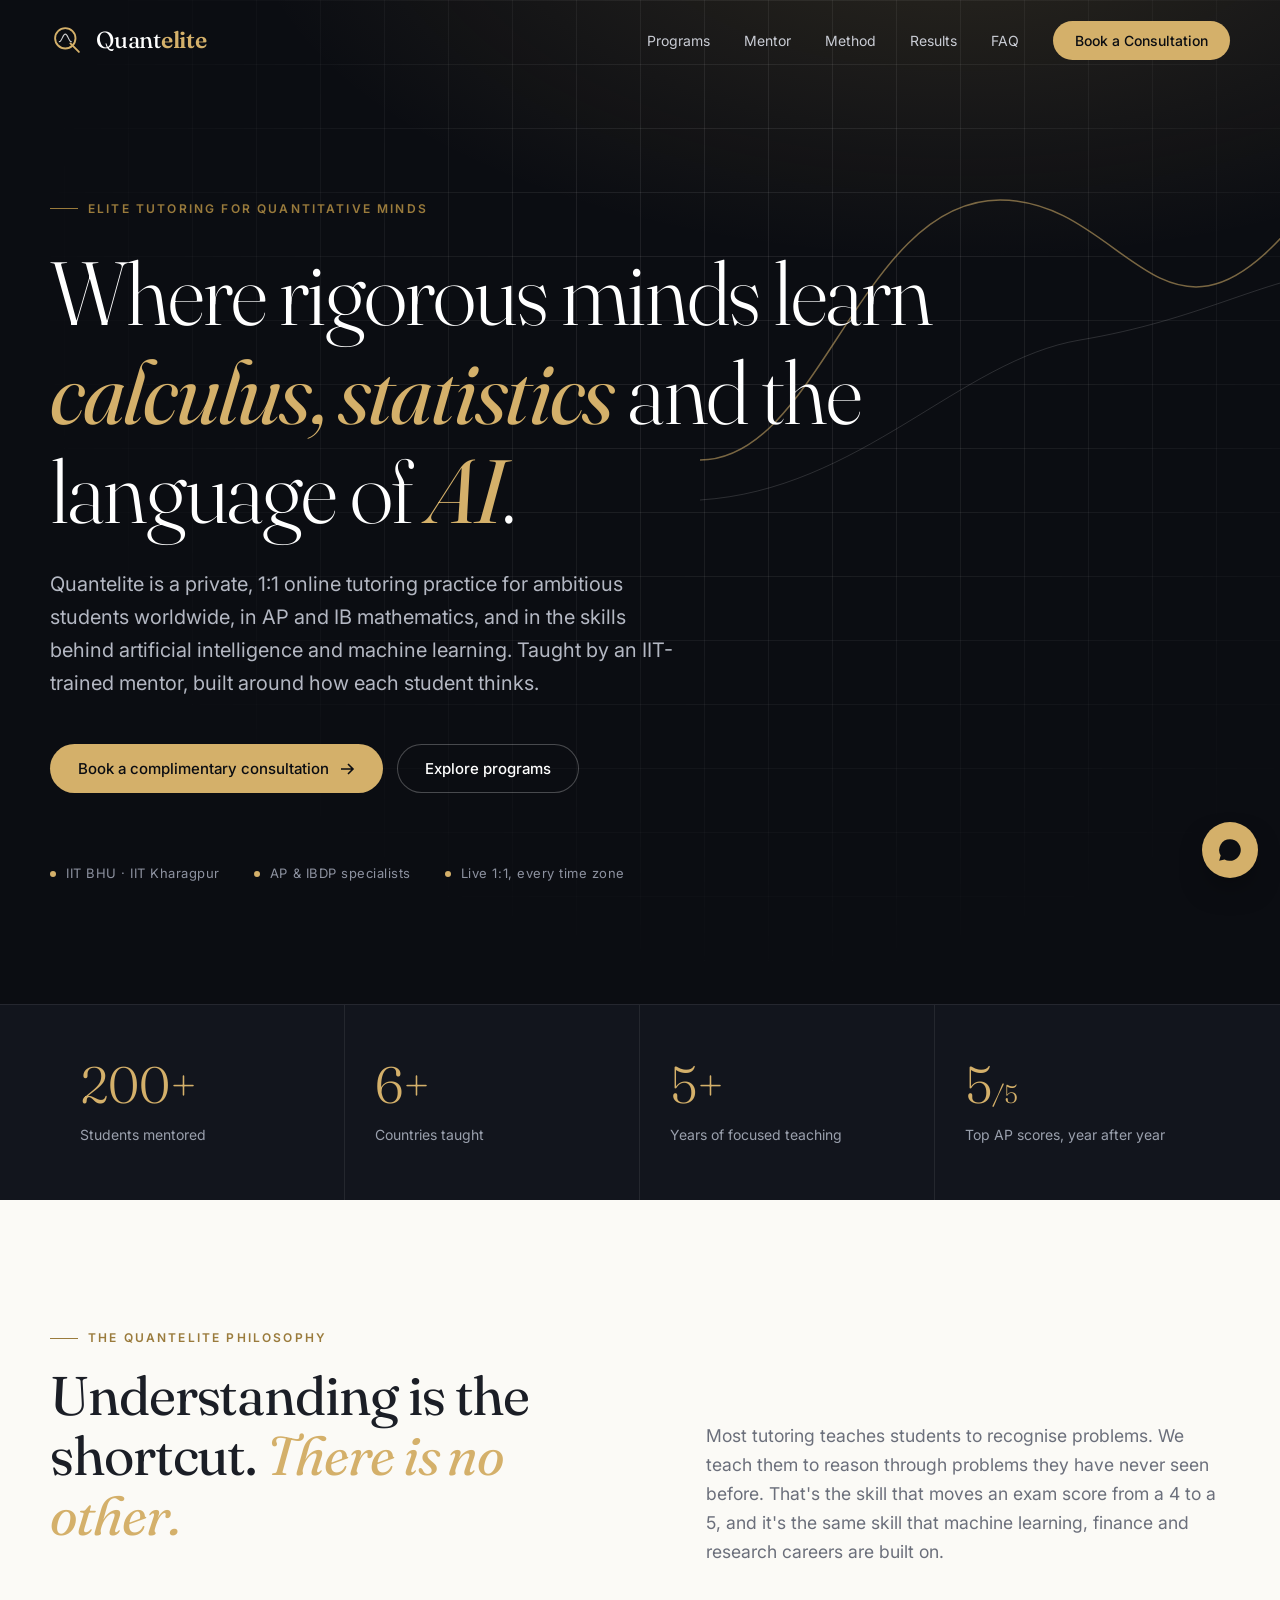
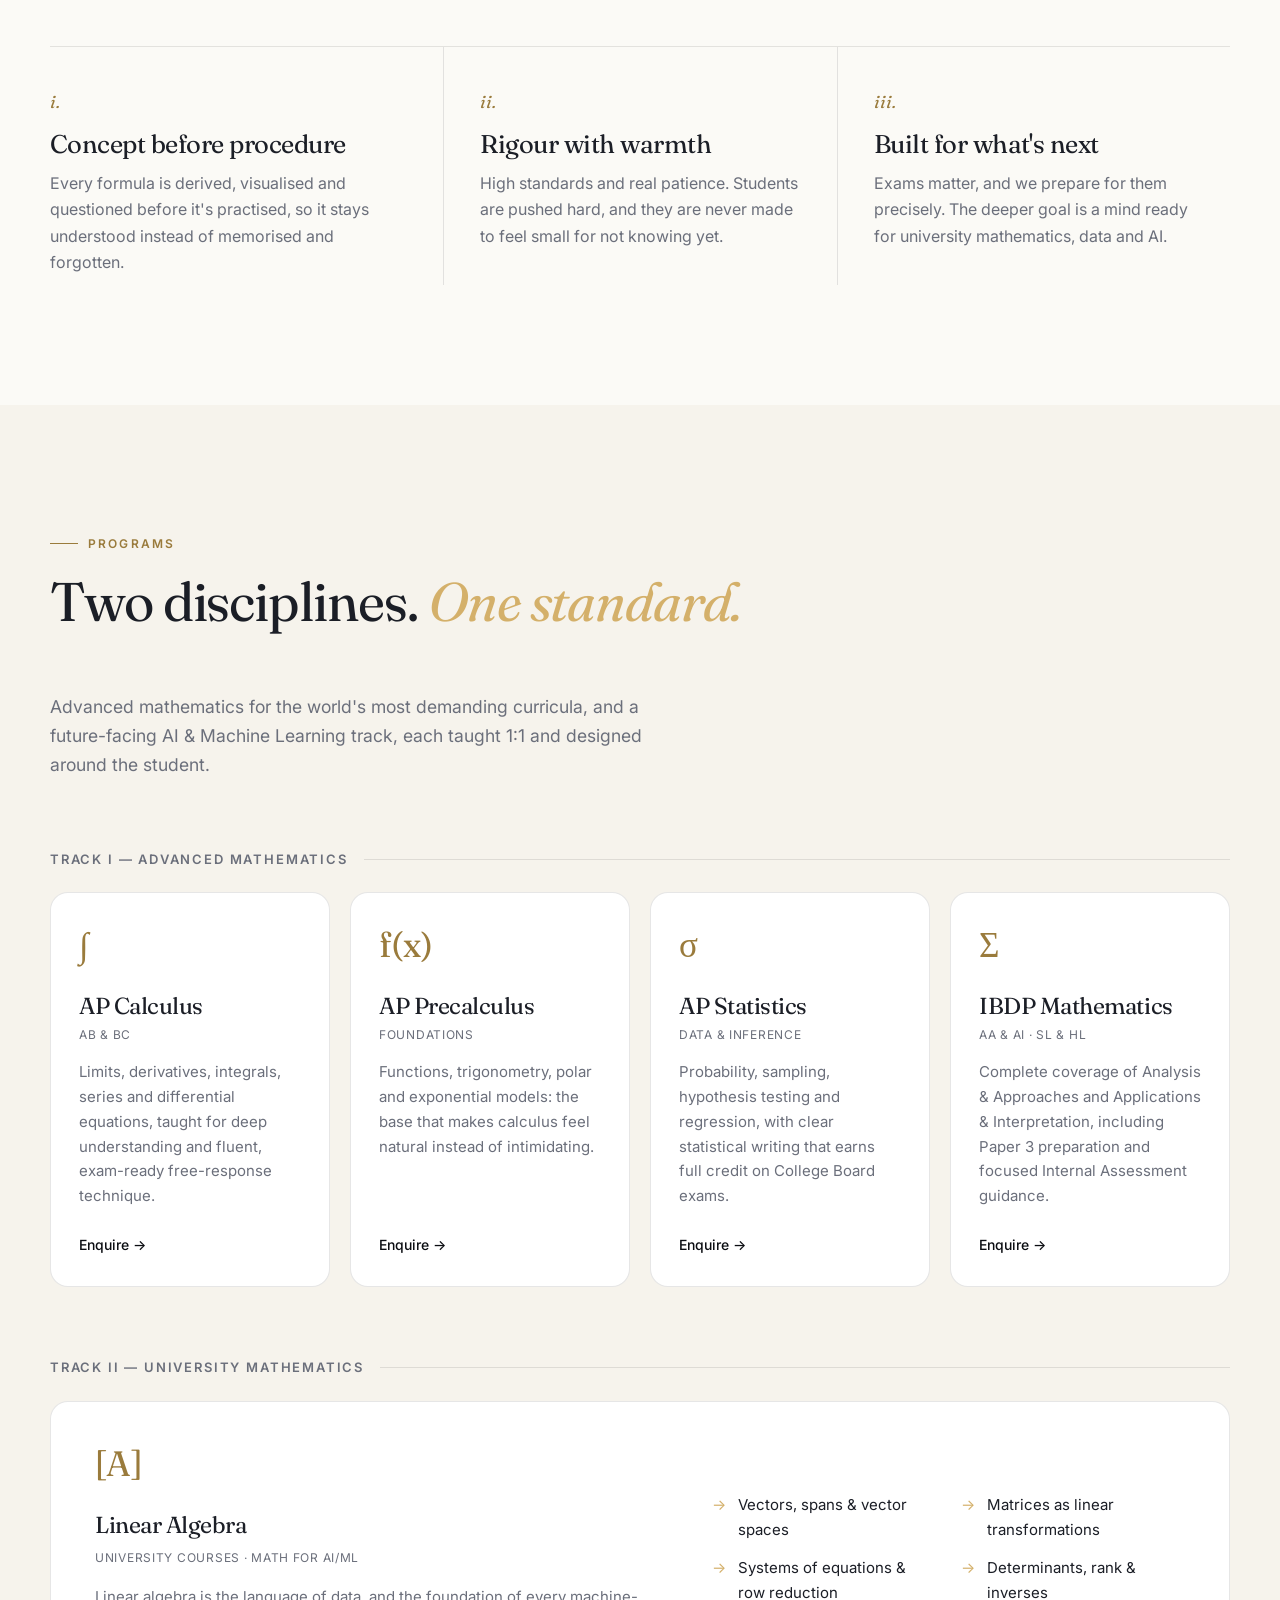
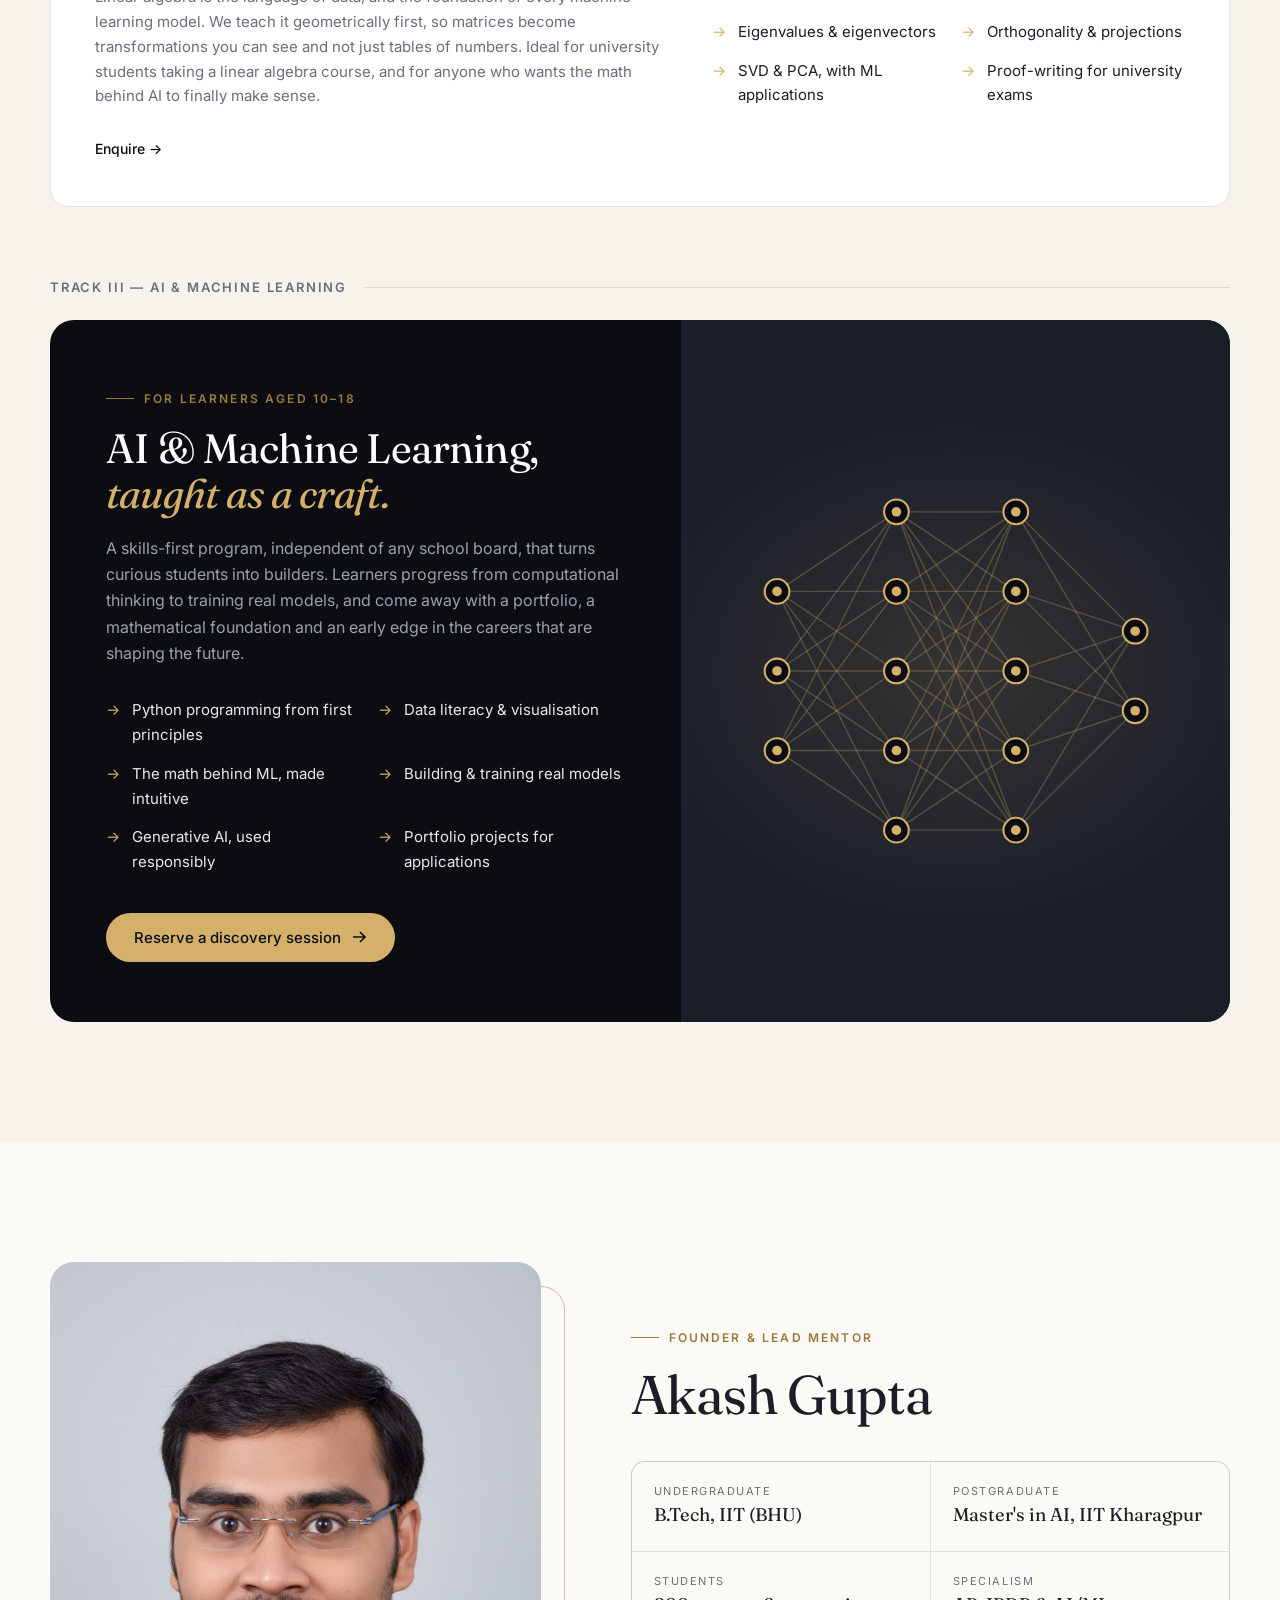
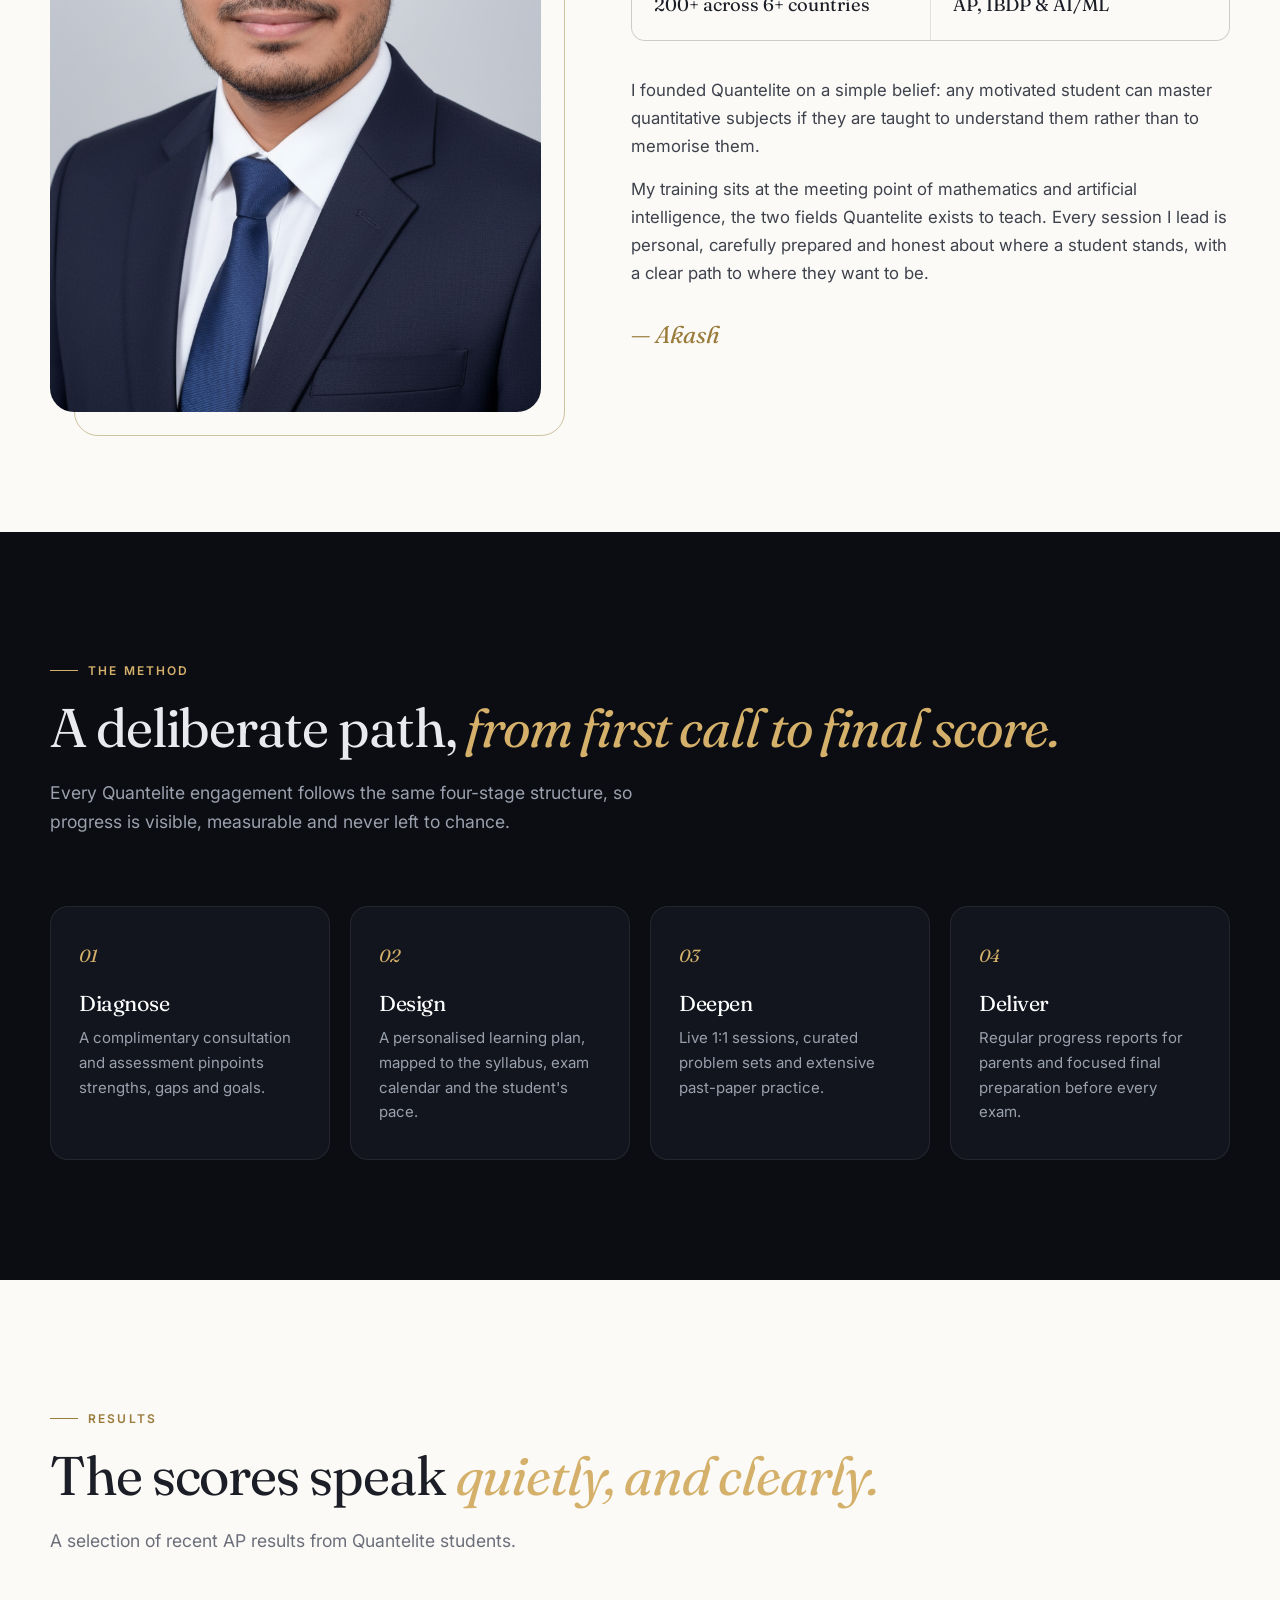
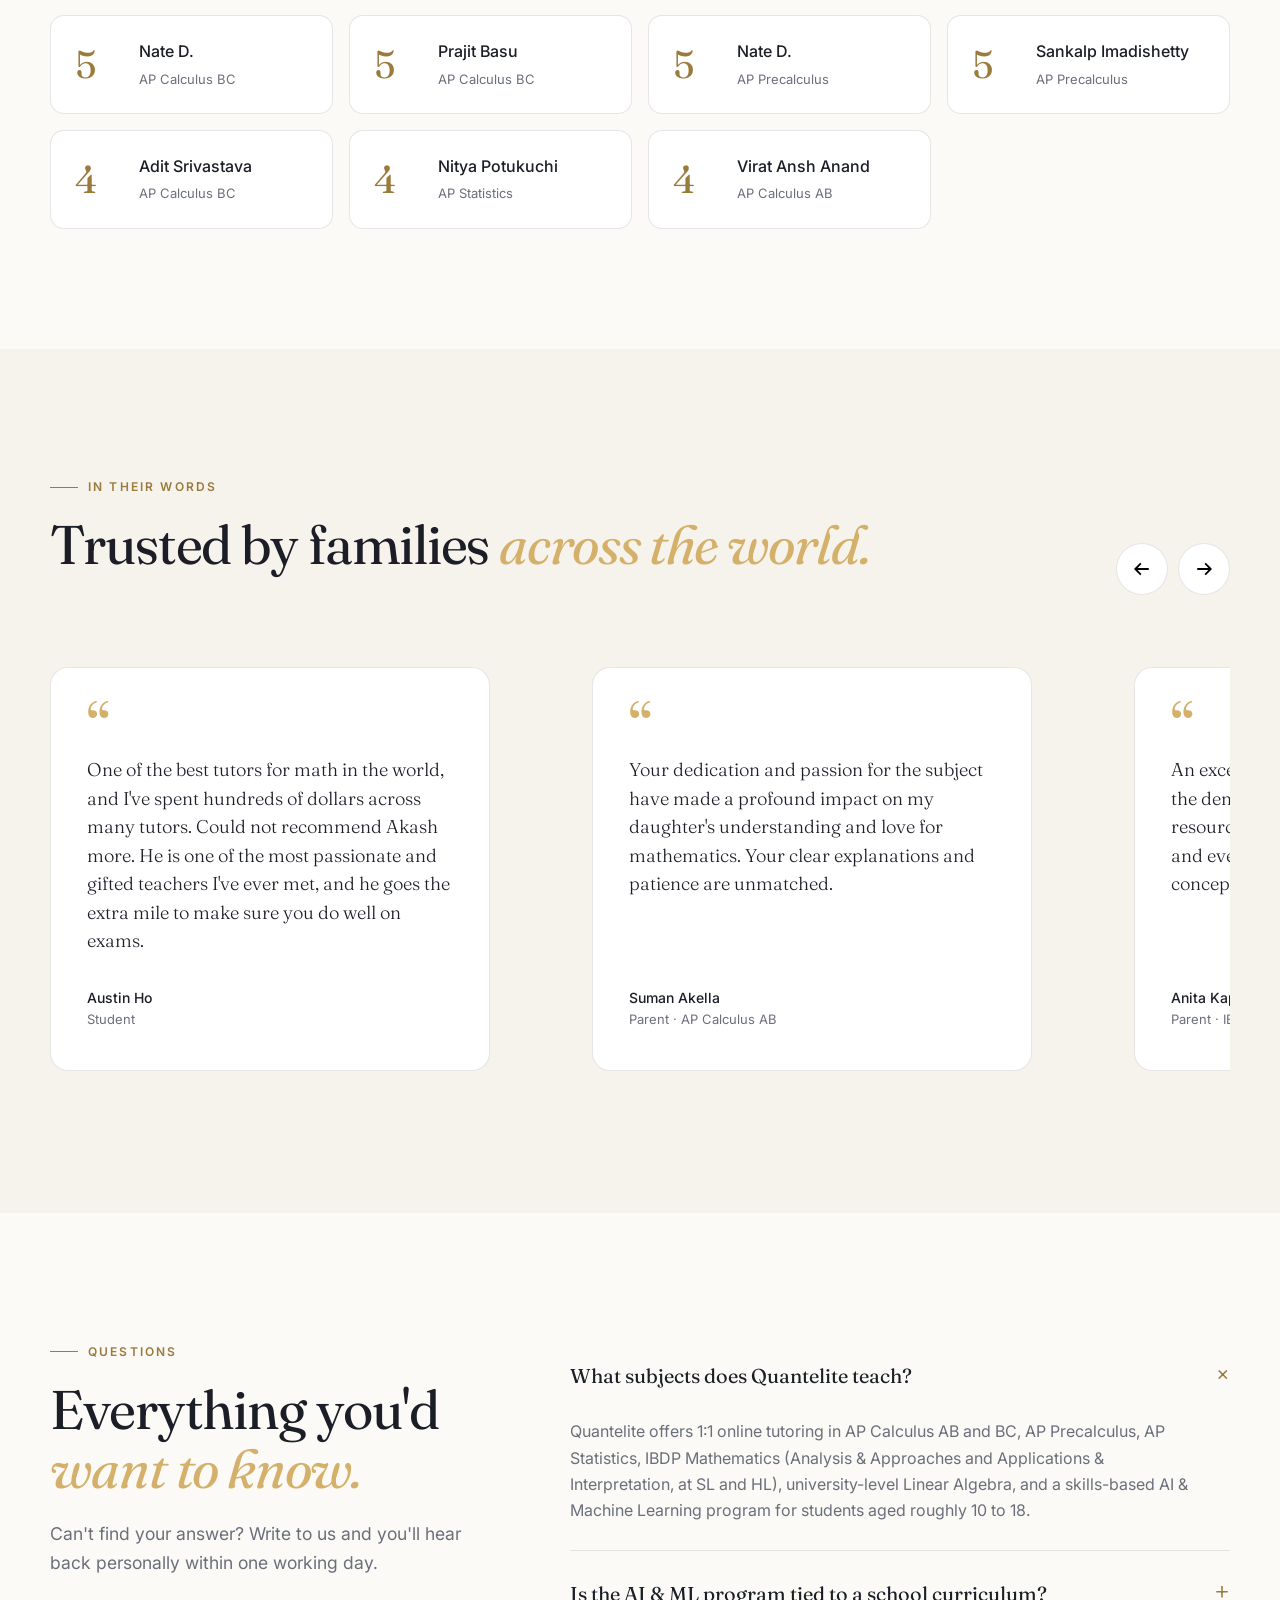
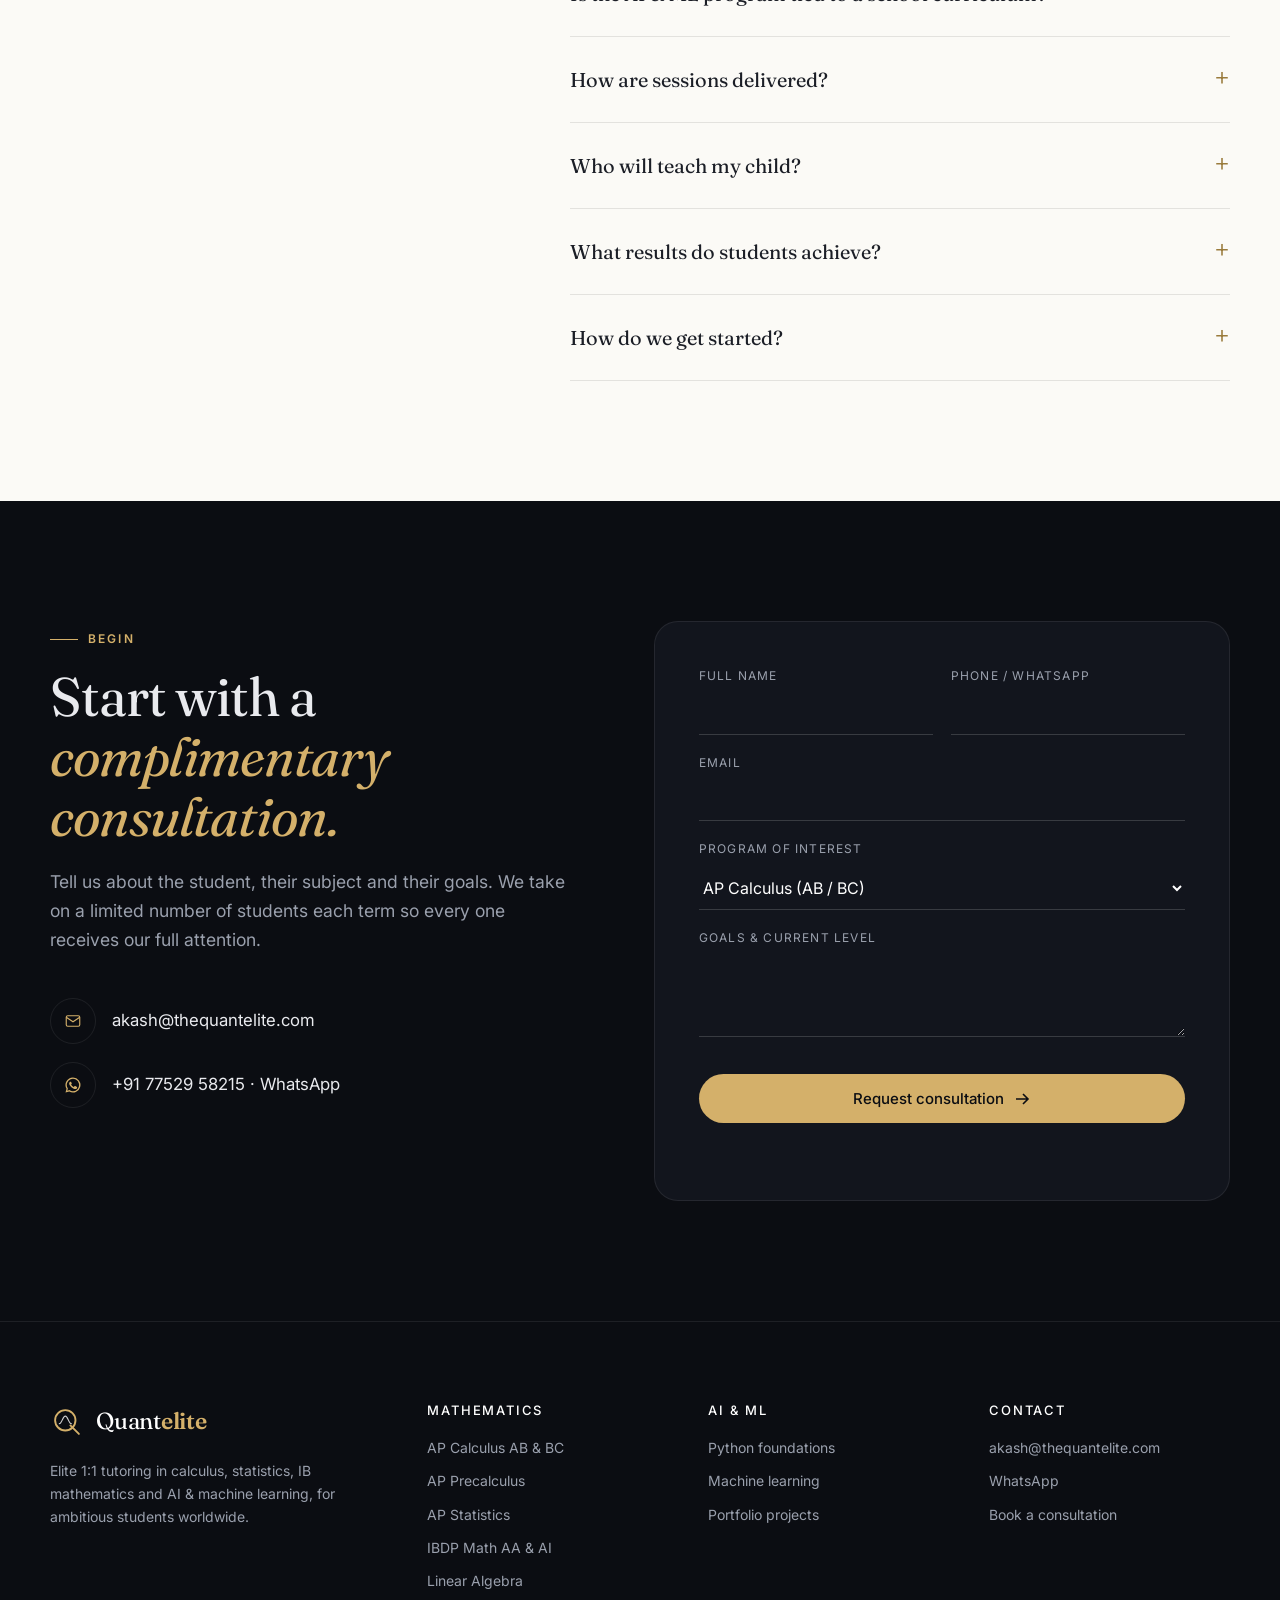
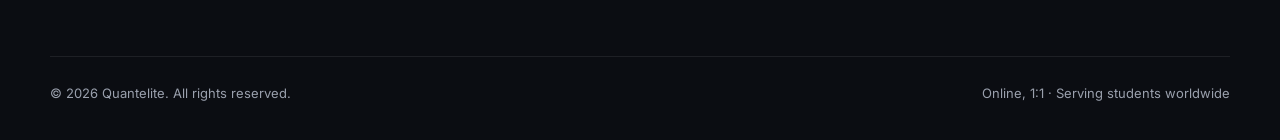
==== commit 69891f82: "Switch contact form from Formspree to Netlify Forms Submit in the background and show an on-page tha" ====
--- a/index.html
+++ b/index.html
@@ -328,6 +328,10 @@
         .field select option { background: var(--ink-2); }
         .field input:focus, .field select:focus, .field textarea:focus { border-color: var(--gold); }
         .form .btn { width: 100%; justify-content: center; margin-top: 12px; }
+        .form .btn:disabled { opacity: .6; cursor: wait; transform: none; }
+        .form-status { margin-top: 18px; text-align: center; font-size: 15px; color: var(--muted-dark); min-height: 1em; }
+        .form-status.ok { color: var(--gold); font-family: var(--serif); font-size: 1.2rem; }
+        .form-status.err { color: #f2a7a7; }
 
         /* Footer */
         footer { background: var(--ink); color: var(--muted-dark); padding: 80px 0 36px; border-top: 1px solid var(--line-dark); font-size: 14px; }
@@ -683,7 +687,9 @@
                 <a href="https://wa.me/917752958215" target="_blank" rel="noopener"><span class="ic"><svg viewBox="0 0 24 24" fill="currentColor"><path d="M12 2a10 10 0 0 0-8.6 15.1L2 22l5-1.3A10 10 0 1 0 12 2Zm0 18.2c-1.5 0-3-.4-4.3-1.2l-.3-.2-3 .8.8-2.9-.2-.3A8.2 8.2 0 1 1 12 20.2Zm4.5-6.1c-.2-.1-1.5-.7-1.7-.8-.2-.1-.4-.1-.6.1l-.8 1c-.1.2-.3.2-.5.1a6.7 6.7 0 0 1-3.3-2.9c-.3-.4.3-.4.7-1.4.1-.2 0-.3 0-.4l-.8-1.8c-.2-.5-.4-.4-.6-.4h-.5a1 1 0 0 0-.7.3 3 3 0 0 0-.9 2.2 5.2 5.2 0 0 0 1.1 2.7 11.8 11.8 0 0 0 4.5 4c1.7.7 2.4.8 3.2.6.5-.1 1.5-.6 1.7-1.2.2-.6.2-1.1.2-1.2-.1-.1-.3-.2-.5-.3Z"/></svg></span>+91 77529 58215 &middot; WhatsApp</a>
             </div>
         </div>
-        <form class="form reveal" action="https://formspree.io/f/xyzpjanj" method="POST">
+        <form class="form reveal" id="contactForm" name="consultation" method="POST" data-netlify="true" netlify-honeypot="company">
+            <input type="hidden" name="form-name" value="consultation">
+            <p hidden><label>Leave this empty: <input name="company"></label></p>
             <div class="form-row">
                 <div class="field"><label for="f-name">Full name</label><input id="f-name" type="text" name="name" required autocomplete="name"></div>
                 <div class="field"><label for="f-phone">Phone / WhatsApp</label><input id="f-phone" type="tel" name="phone" autocomplete="tel"></div>
@@ -705,6 +711,7 @@
             <button type="submit" class="btn btn-gold">Request consultation
                 <svg viewBox="0 0 16 16" fill="none" stroke="currentColor" stroke-width="1.6"><path d="M2 8h12M9 3l5 5-5 5"/></svg>
             </button>
+            <p class="form-status" id="formStatus" role="status" aria-live="polite"></p>
         </form>
     </div>
 </section>
@@ -811,6 +818,33 @@
         });
     })();
 
+    // Contact form: submit to Netlify Forms without leaving the page
+    const form = document.getElementById('contactForm');
+    const statusEl = document.getElementById('formStatus');
+    form.addEventListener('submit', async e => {
+        e.preventDefault();
+        const btn = form.querySelector('button[type="submit"]');
+        btn.disabled = true;
+        statusEl.className = 'form-status';
+        statusEl.textContent = 'Sending…';
+        try {
+            const res = await fetch('/', {
+                method: 'POST',
+                headers: { 'Content-Type': 'application/x-www-form-urlencoded' },
+                body: new URLSearchParams(new FormData(form)).toString()
+            });
+            if (!res.ok) throw new Error(res.status);
+            form.reset();
+            statusEl.className = 'form-status ok';
+            statusEl.textContent = "Thank you. We'll be in touch within one working day.";
+        } catch {
+            statusEl.className = 'form-status err';
+            statusEl.textContent = 'Something went wrong. Please email akash@thequantelite.com or message us on WhatsApp.';
+        } finally {
+            btn.disabled = false;
+        }
+    });
+
     document.getElementById('year').textContent = new Date().getFullYear();
 </script>
 </body>
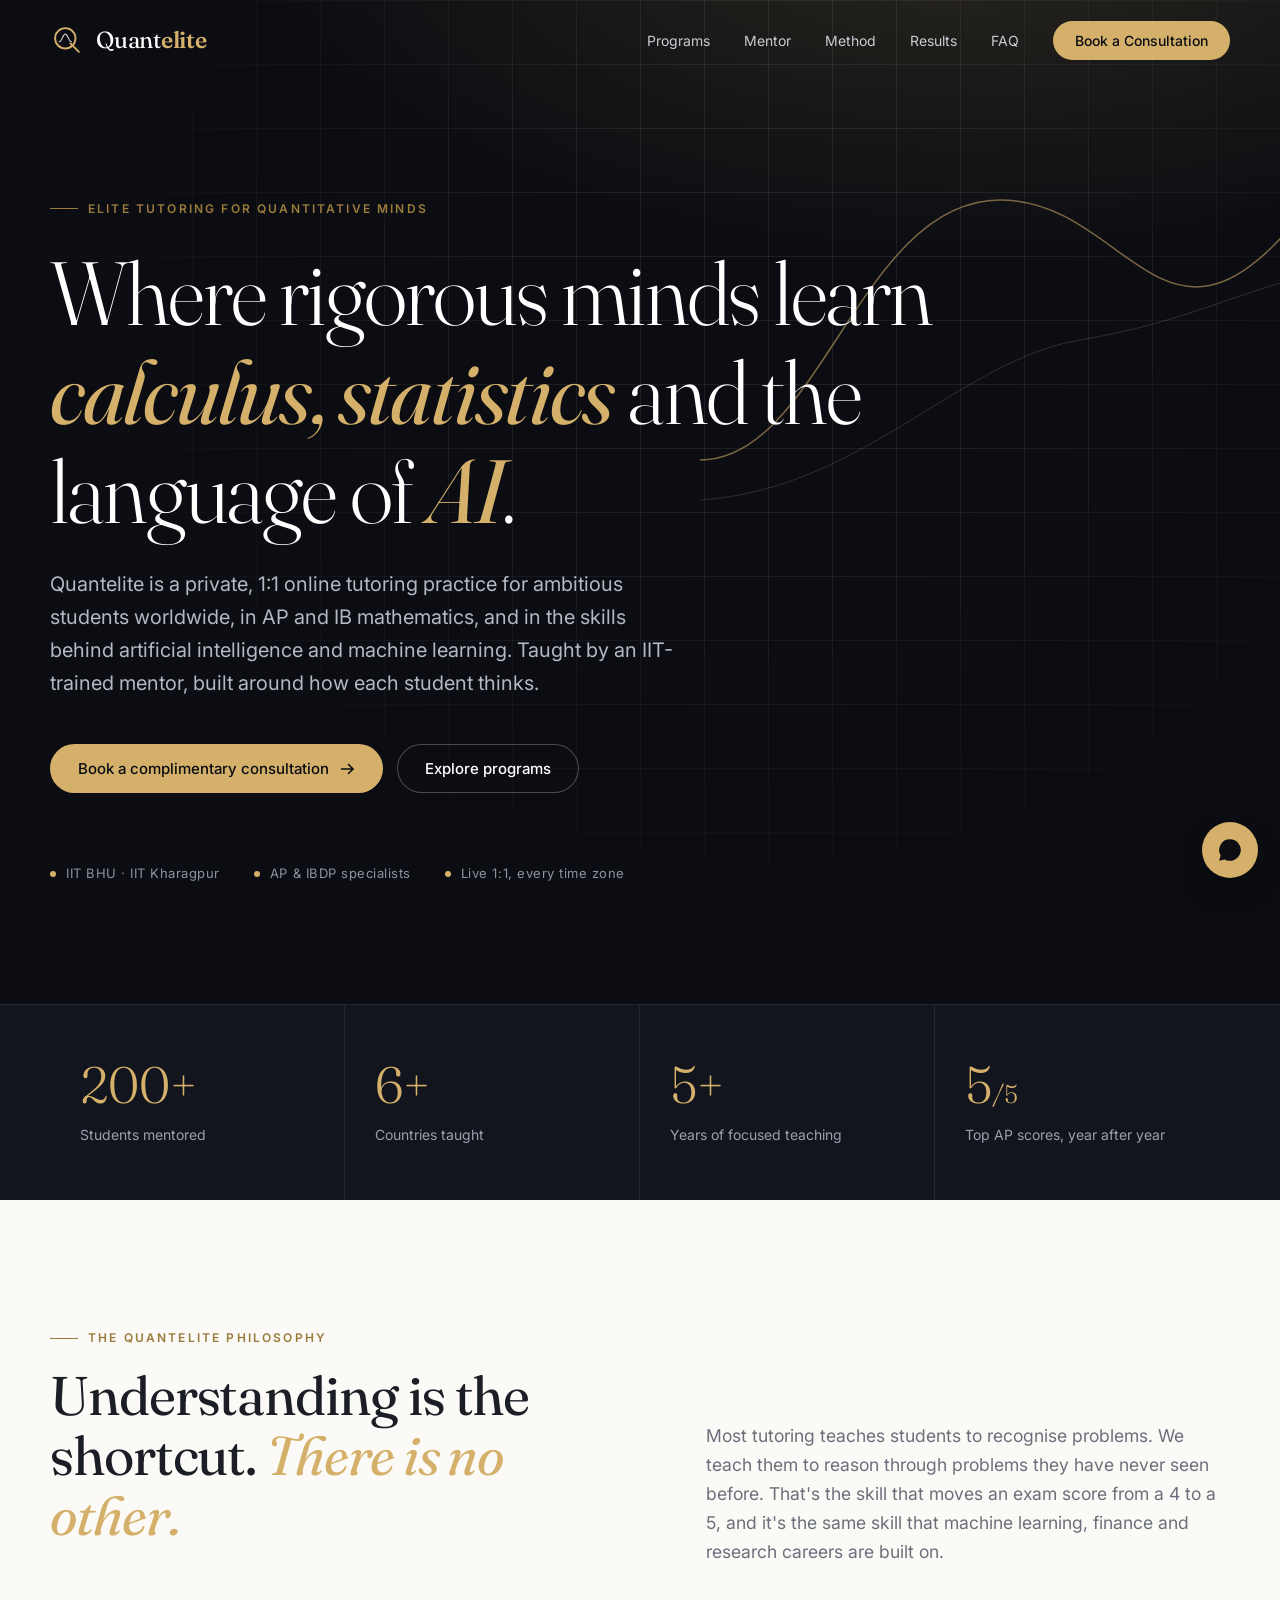
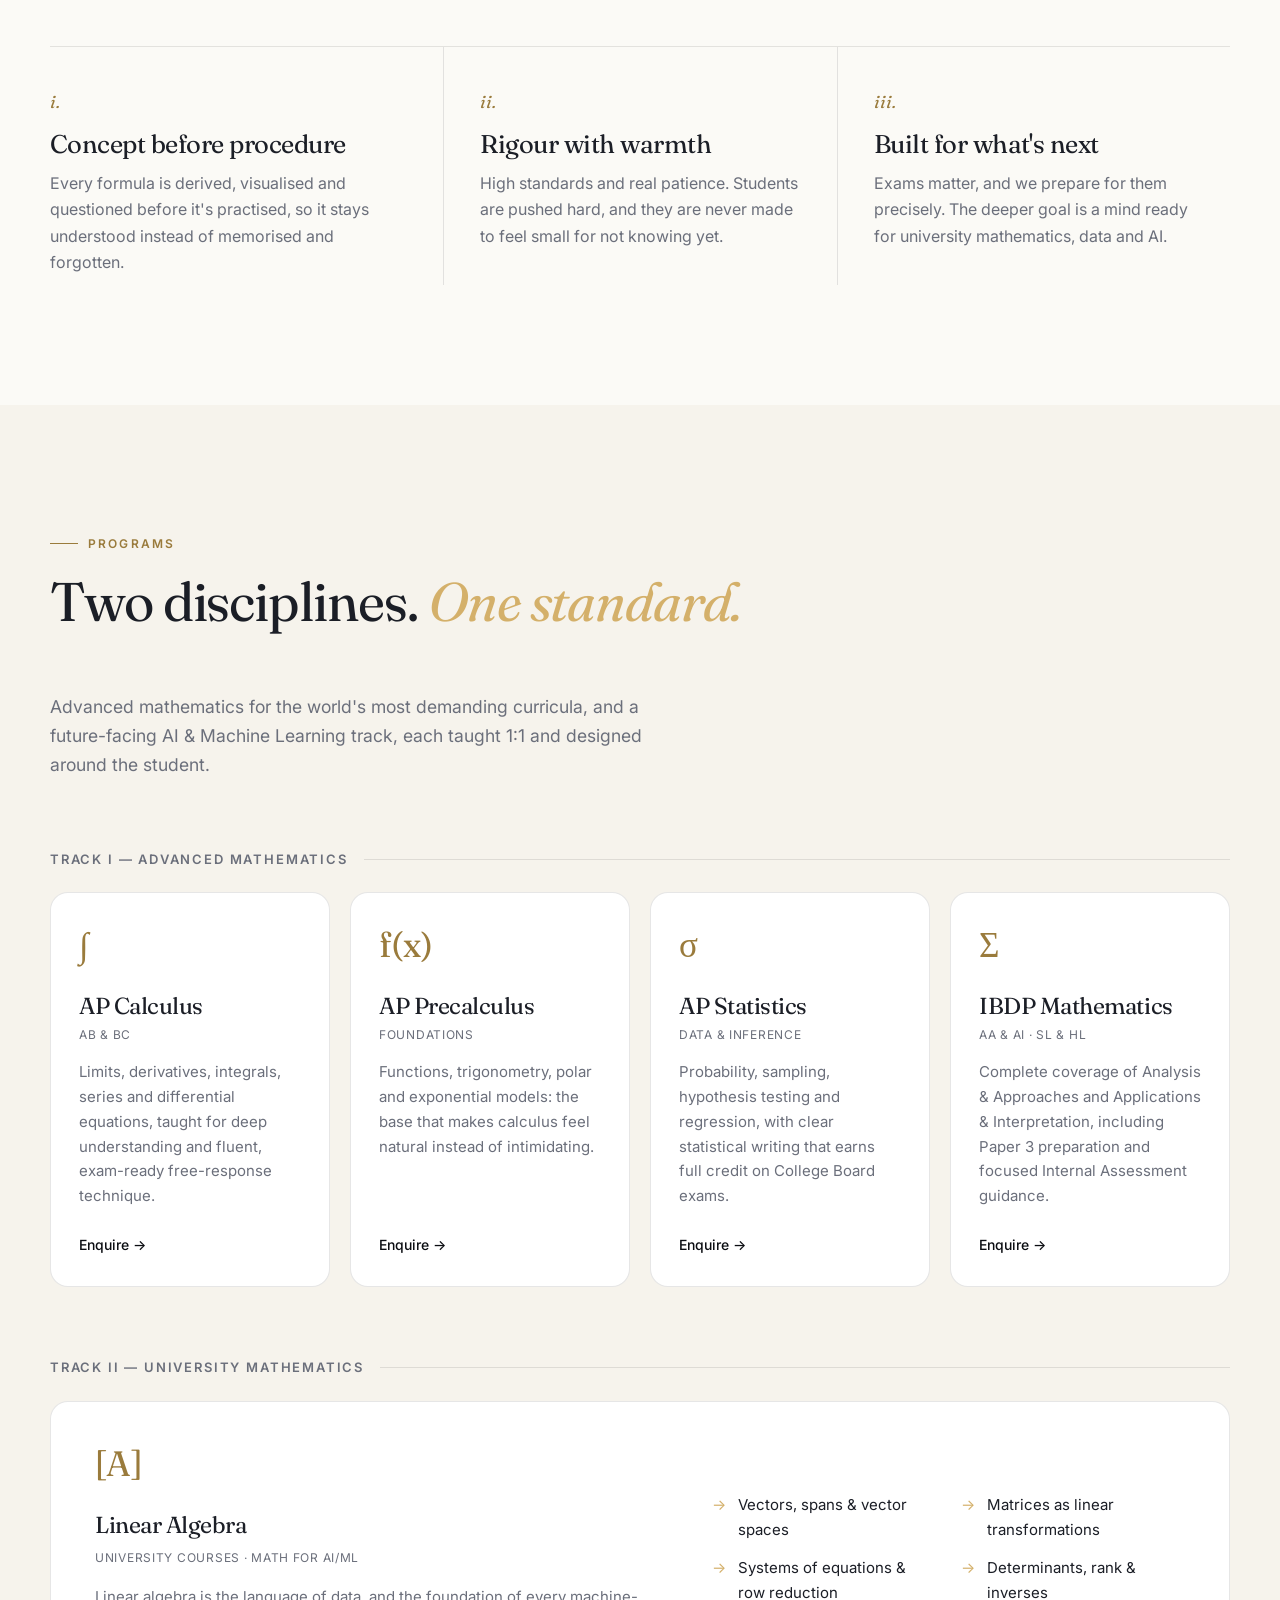
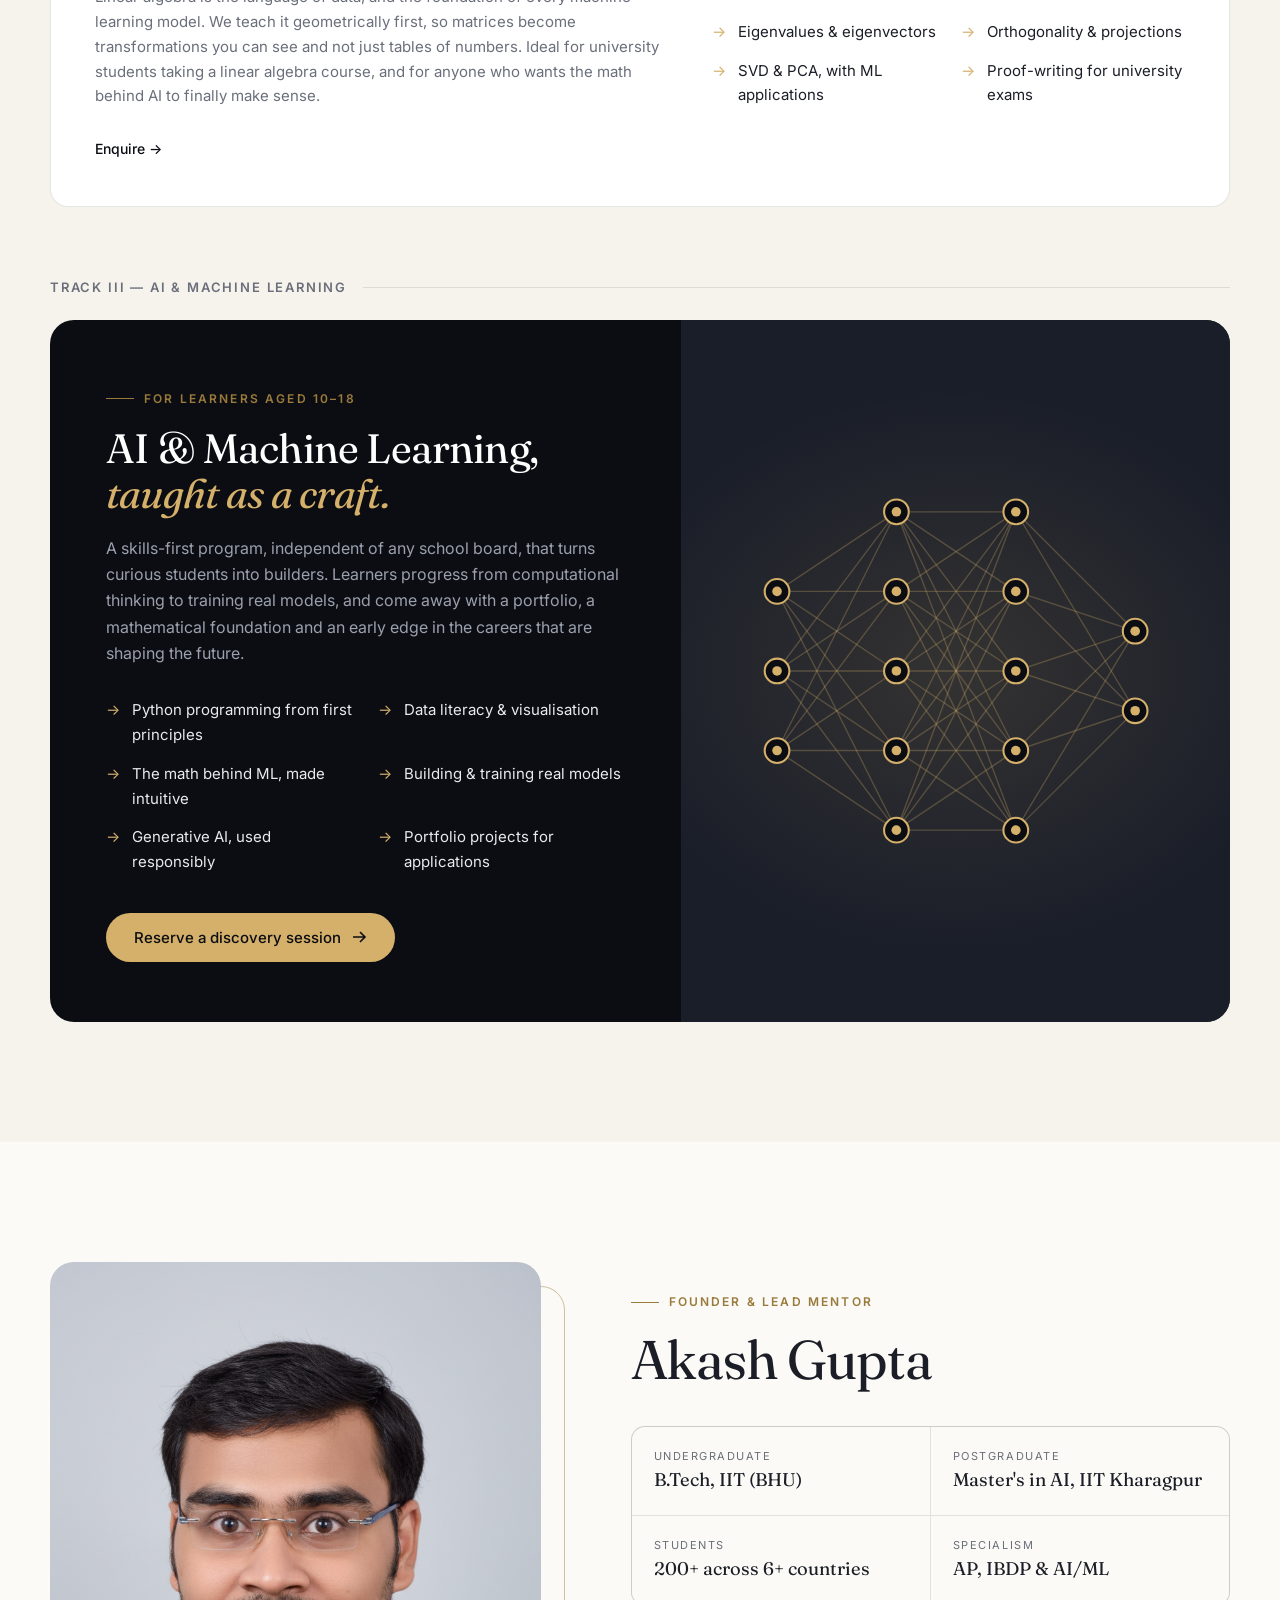
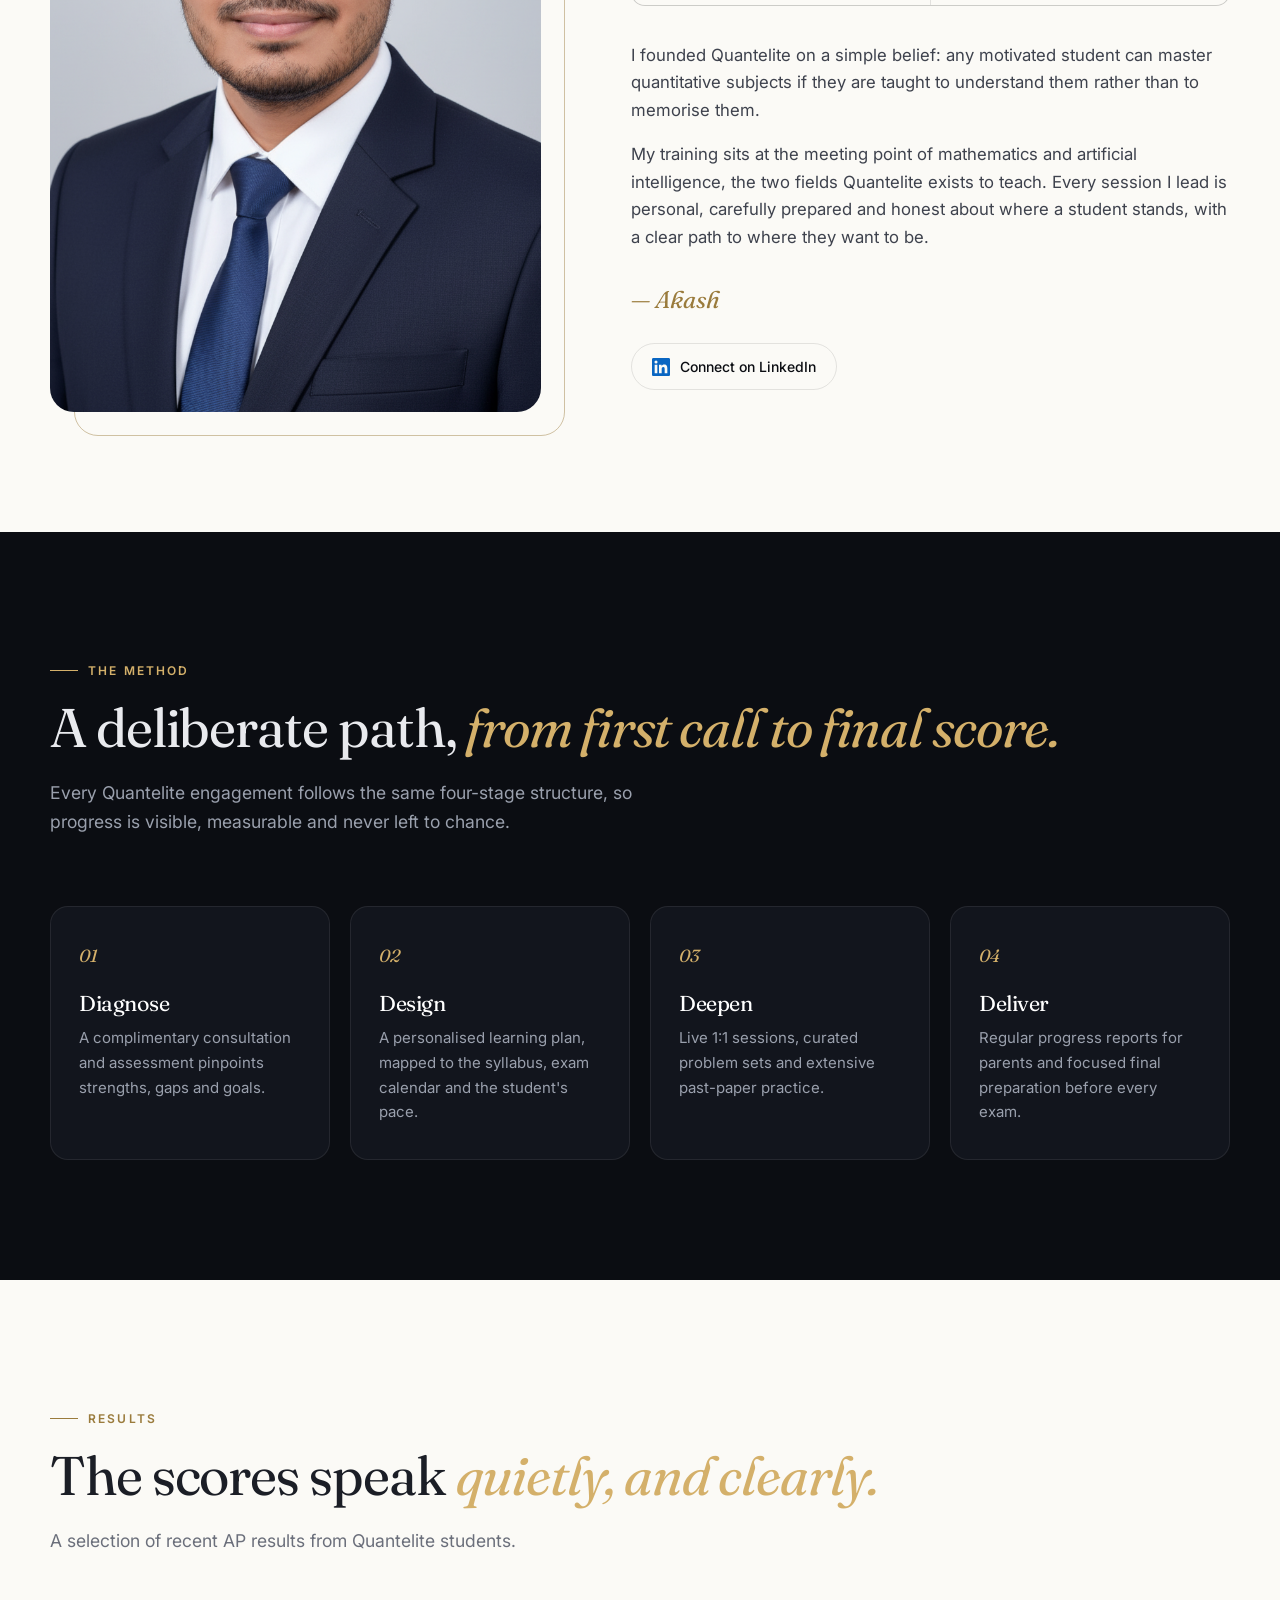
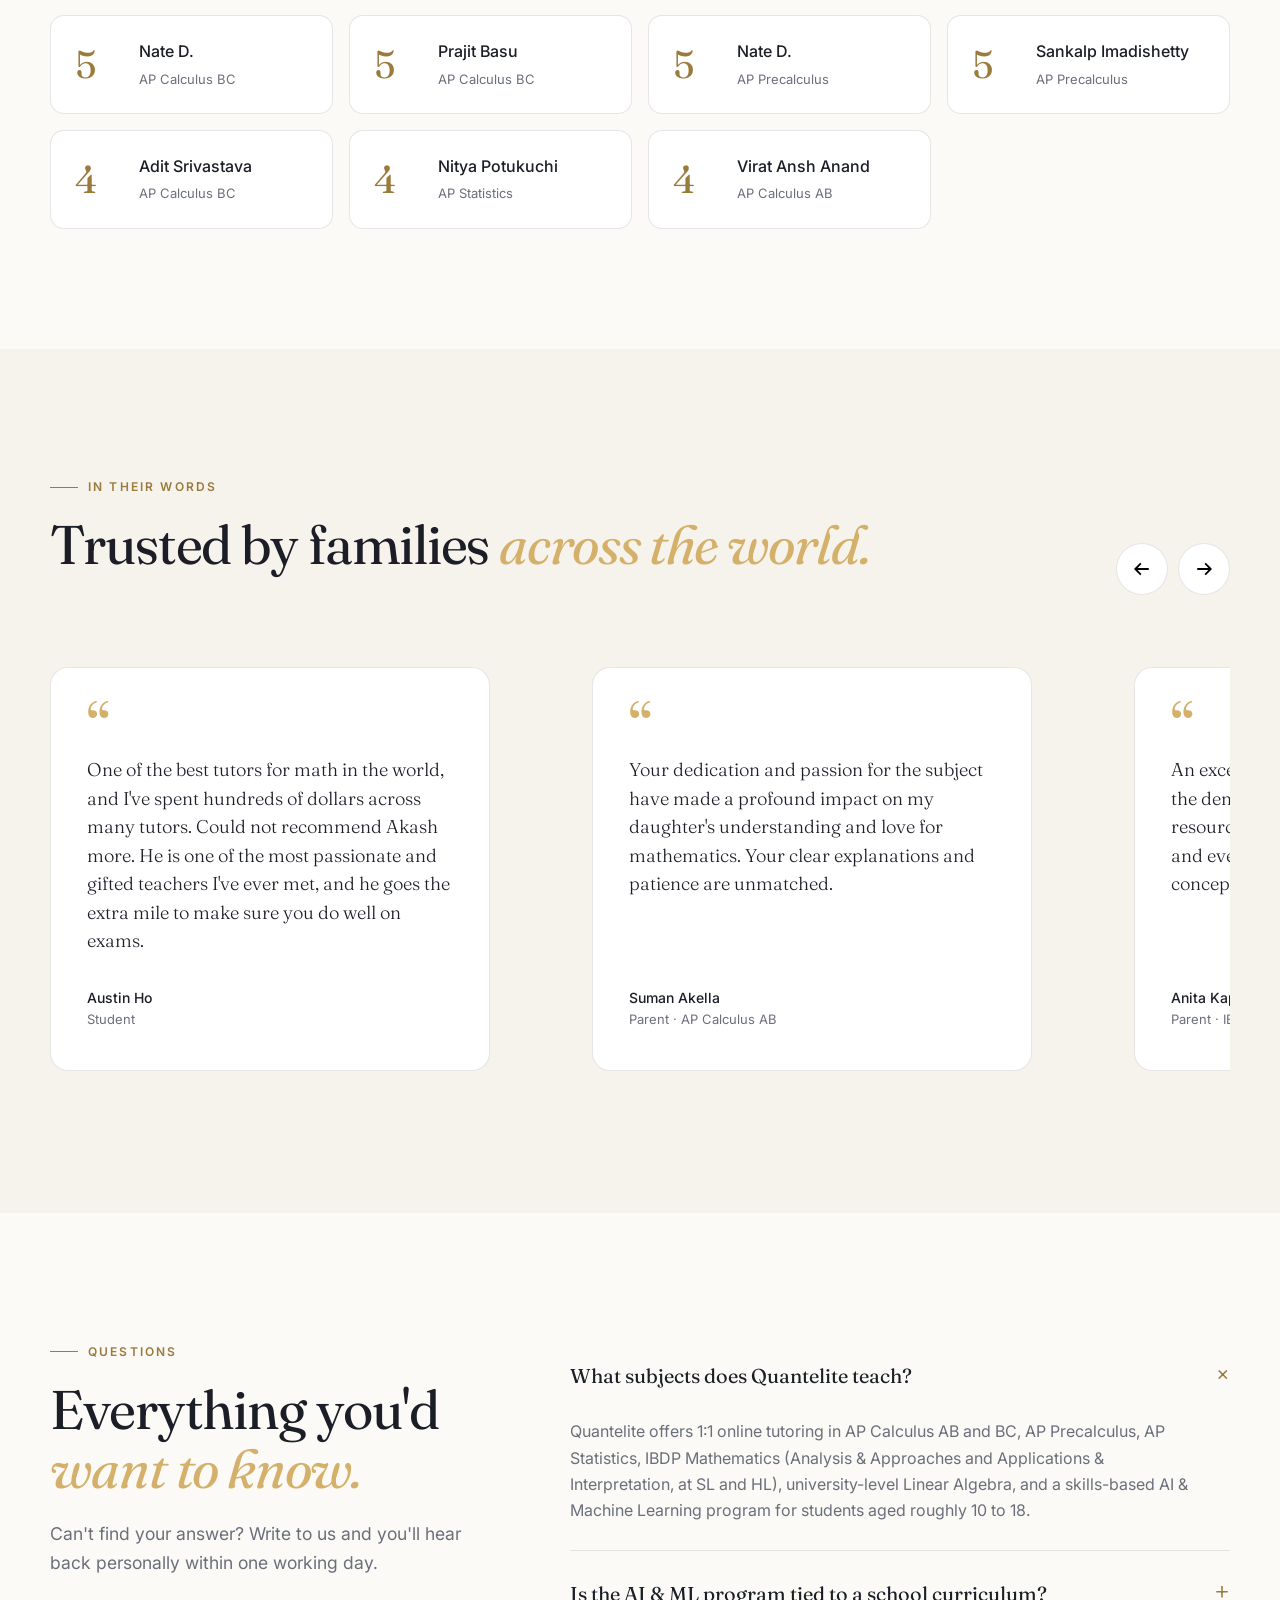
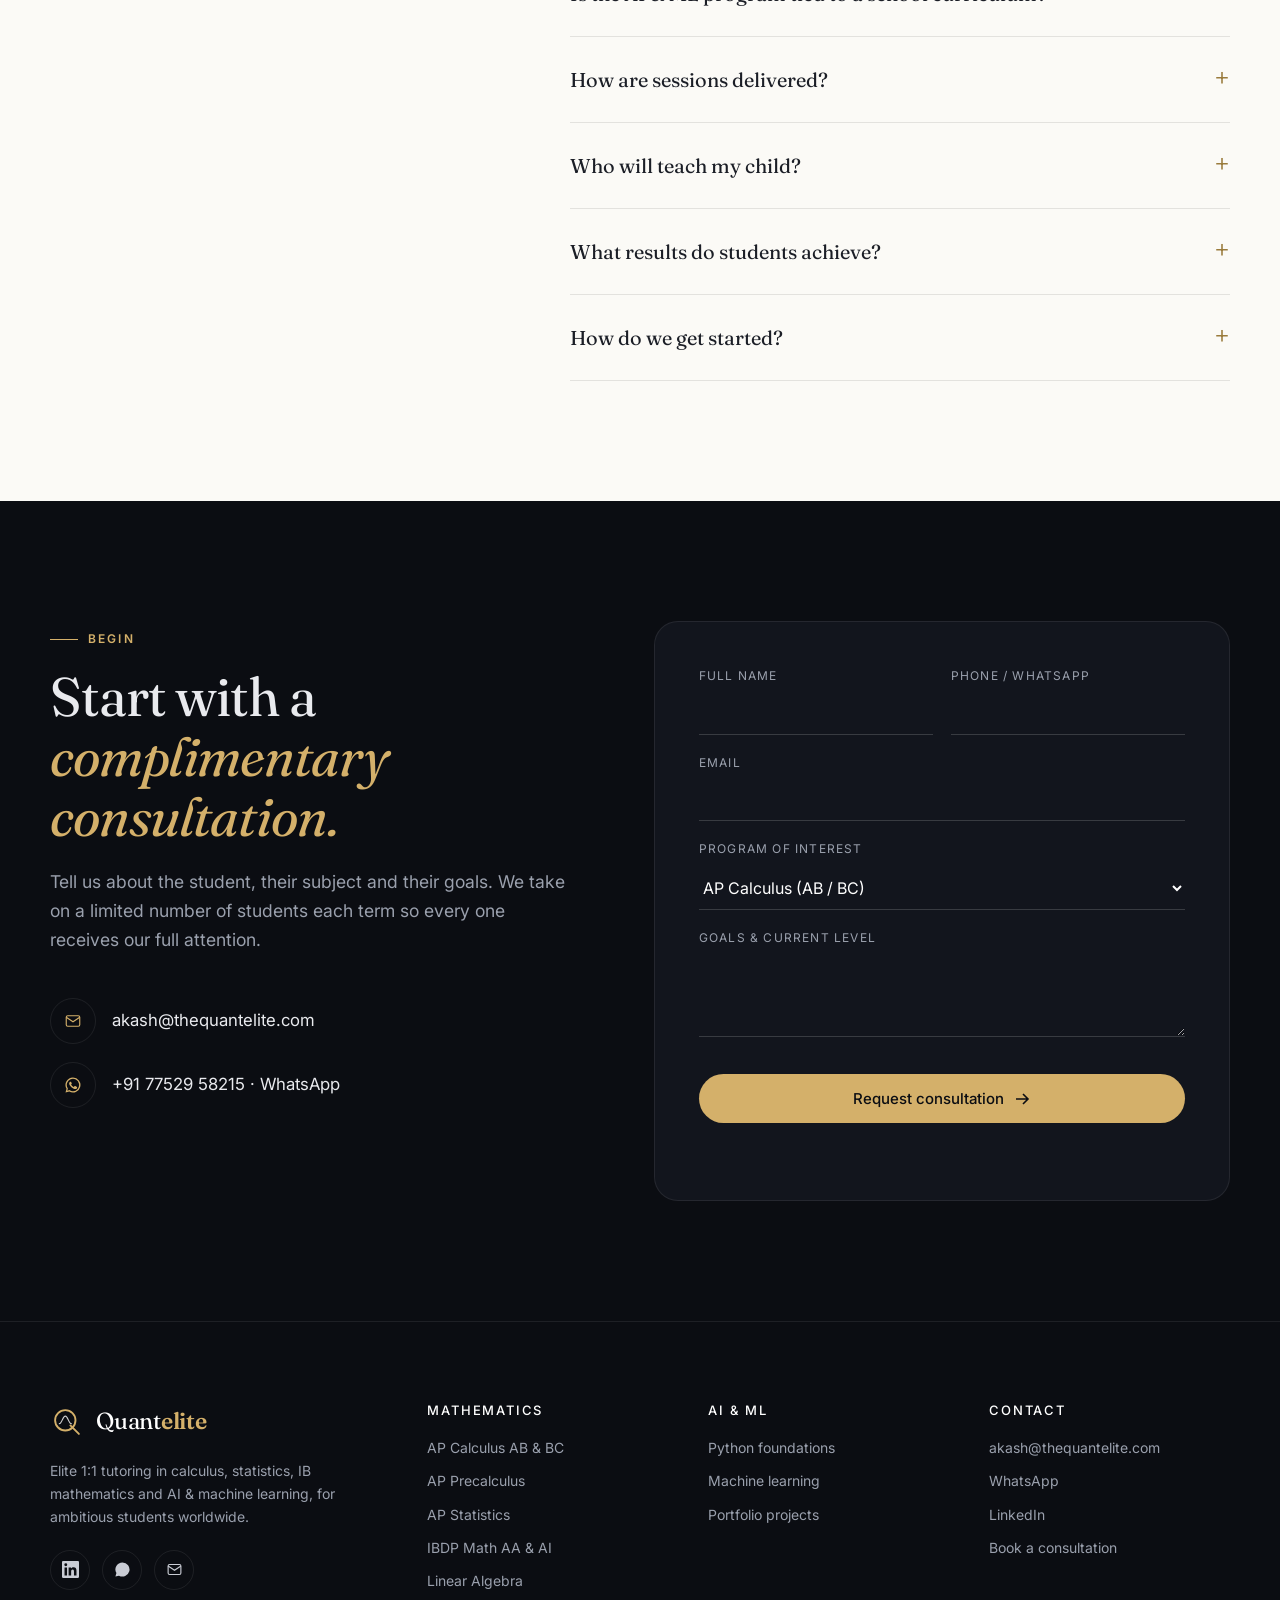
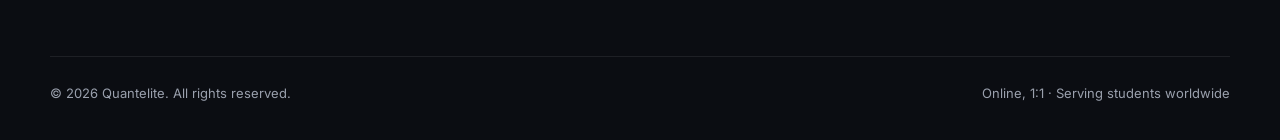
==== commit 1d46d824: "Add LinkedIn profile links to mentor section and footer Co-Authored-By: Claude Opus 5.5 <noreply@ant" ====
--- a/index.html
+++ b/index.html
@@ -57,6 +57,7 @@
           "@id": "#mentor",
           "name": "Akash Gupta",
           "jobTitle": "Founder & Lead Mentor, Quantelite",
+          "sameAs": ["https://www.linkedin.com/in/akash-gupta-384ba789/"],
           "alumniOf": ["Indian Institute of Technology (BHU) Varanasi", "Indian Institute of Technology Kharagpur"],
           "knowsAbout": ["Calculus", "Statistics", "IB Mathematics", "Artificial Intelligence", "Machine Learning", "Python"]
         },
@@ -260,6 +261,21 @@
         .mentor-copy p + p { margin-top: 16px; }
         .mentor-copy p { color: #3e424d; font-size: 1.05rem; }
         .signature { font-family: var(--serif); font-style: italic; font-size: 1.5rem; color: #9a7b3c; margin-top: 28px; }
+        .li-link {
+            display: inline-flex; align-items: center; gap: 10px; margin-top: 24px;
+            padding: 11px 20px; border-radius: 999px; border: 1px solid var(--line);
+            font-size: 14px; font-weight: 500; text-decoration: none; color: var(--ink);
+            transition: border-color .3s, color .3s, transform .3s var(--ease);
+        }
+        .li-link svg { width: 18px; height: 18px; color: #0a66c2; }
+        .li-link:hover { border-color: #0a66c2; color: #0a66c2; transform: translateY(-2px); }
+        .foot-social { display: flex; gap: 12px; margin-top: 22px; }
+        .foot-social a {
+            width: 40px; height: 40px; border-radius: 50%; border: 1px solid var(--line-dark);
+            display: grid; place-items: center; color: #c9ccd4; transition: color .3s, border-color .3s;
+        }
+        .foot-social a:hover { color: var(--gold); border-color: var(--gold); }
+        .foot-social svg { width: 17px; height: 17px; }
 
         /* Method */
         .steps { display: grid; grid-template-columns: repeat(4, 1fr); gap: 20px; margin-top: 70px; counter-reset: s; }
@@ -592,6 +608,10 @@
             <p class="reveal">I founded Quantelite on a simple belief: any motivated student can master quantitative subjects if they are taught to understand them rather than to memorise them.</p>
             <p class="reveal">My training sits at the meeting point of mathematics and artificial intelligence, the two fields Quantelite exists to teach. Every session I lead is personal, carefully prepared and honest about where a student stands, with a clear path to where they want to be.</p>
             <div class="signature reveal">&mdash; Akash</div>
+            <a class="li-link reveal" href="https://www.linkedin.com/in/akash-gupta-384ba789/" target="_blank" rel="noopener me">
+                <svg viewBox="0 0 24 24" fill="currentColor" aria-hidden="true"><path d="M20.45 20.45h-3.55v-5.57c0-1.33-.03-3.04-1.85-3.04-1.85 0-2.14 1.45-2.14 2.94v5.67H9.35V9h3.41v1.56h.05c.48-.9 1.64-1.85 3.37-1.85 3.6 0 4.27 2.37 4.27 5.46v6.28ZM5.34 7.43a2.06 2.06 0 1 1 0-4.12 2.06 2.06 0 0 1 0 4.12ZM7.12 20.45H3.56V9h3.56v11.45ZM22.22 0H1.77C.79 0 0 .77 0 1.73v20.54C0 23.23.79 24 1.77 24h20.45c.98 0 1.78-.77 1.78-1.73V1.73C24 .77 23.2 0 22.22 0Z"/></svg>
+                Connect on LinkedIn
+            </a>
         </div>
     </div>
 </section>
@@ -727,10 +747,15 @@
                     <span>Quant<b>elite</b></span>
                 </a>
                 <p class="foot-tag">Elite 1:1 tutoring in calculus, statistics, IB mathematics and AI &amp; machine learning, for ambitious students worldwide.</p>
+                <div class="foot-social">
+                    <a href="https://www.linkedin.com/in/akash-gupta-384ba789/" target="_blank" rel="noopener" aria-label="Akash Gupta on LinkedIn"><svg viewBox="0 0 24 24" fill="currentColor"><path d="M20.45 20.45h-3.55v-5.57c0-1.33-.03-3.04-1.85-3.04-1.85 0-2.14 1.45-2.14 2.94v5.67H9.35V9h3.41v1.56h.05c.48-.9 1.64-1.85 3.37-1.85 3.6 0 4.27 2.37 4.27 5.46v6.28ZM5.34 7.43a2.06 2.06 0 1 1 0-4.12 2.06 2.06 0 0 1 0 4.12ZM7.12 20.45H3.56V9h3.56v11.45ZM22.22 0H1.77C.79 0 0 .77 0 1.73v20.54C0 23.23.79 24 1.77 24h20.45c.98 0 1.78-.77 1.78-1.73V1.73C24 .77 23.2 0 22.22 0Z"/></svg></a>
+                    <a href="https://wa.me/917752958215" target="_blank" rel="noopener" aria-label="WhatsApp"><svg viewBox="0 0 24 24" fill="currentColor"><path d="M12 2a10 10 0 0 0-8.6 15.1L2 22l5-1.3A10 10 0 1 0 12 2Zm4.5 12.1c-.2-.1-1.5-.7-1.7-.8-.2-.1-.4-.1-.6.1l-.8 1c-.1.2-.3.2-.5.1a6.7 6.7 0 0 1-3.3-2.9c-.3-.4.3-.4.7-1.4.1-.2 0-.3 0-.4l-.8-1.8c-.2-.5-.4-.4-.6-.4h-.5a1 1 0 0 0-.7.3 3 3 0 0 0-.9 2.2 5.2 5.2 0 0 0 1.1 2.7 11.8 11.8 0 0 0 4.5 4c1.7.7 2.4.8 3.2.6.5-.1 1.5-.6 1.7-1.2.2-.6.2-1.1.2-1.2-.1-.1-.3-.2-.5-.3Z"/></svg></a>
+                    <a href="mailto:akash@thequantelite.com" aria-label="Email"><svg viewBox="0 0 24 24" fill="none" stroke="currentColor" stroke-width="1.6"><rect x="3" y="5" width="18" height="14" rx="2"/><path d="m3 7 9 6 9-6"/></svg></a>
+                </div>
             </div>
             <div><h4>Mathematics</h4><ul><li><a href="#programs">AP Calculus AB &amp; BC</a></li><li><a href="#programs">AP Precalculus</a></li><li><a href="#programs">AP Statistics</a></li><li><a href="#programs">IBDP Math AA &amp; AI</a></li><li><a href="#programs">Linear Algebra</a></li></ul></div>
             <div><h4>AI &amp; ML</h4><ul><li><a href="#programs">Python foundations</a></li><li><a href="#programs">Machine learning</a></li><li><a href="#programs">Portfolio projects</a></li></ul></div>
-            <div><h4>Contact</h4><ul><li><a href="mailto:akash@thequantelite.com">akash@thequantelite.com</a></li><li><a href="https://wa.me/917752958215" target="_blank" rel="noopener">WhatsApp</a></li><li><a href="#contact">Book a consultation</a></li></ul></div>
+            <div><h4>Contact</h4><ul><li><a href="mailto:akash@thequantelite.com">akash@thequantelite.com</a></li><li><a href="https://wa.me/917752958215" target="_blank" rel="noopener">WhatsApp</a></li><li><a href="https://www.linkedin.com/in/akash-gupta-384ba789/" target="_blank" rel="noopener">LinkedIn</a></li><li><a href="#contact">Book a consultation</a></li></ul></div>
         </div>
         <div class="foot-bottom">
             <span>&copy; <span id="year">2026</span> Quantelite. All rights reserved.</span>
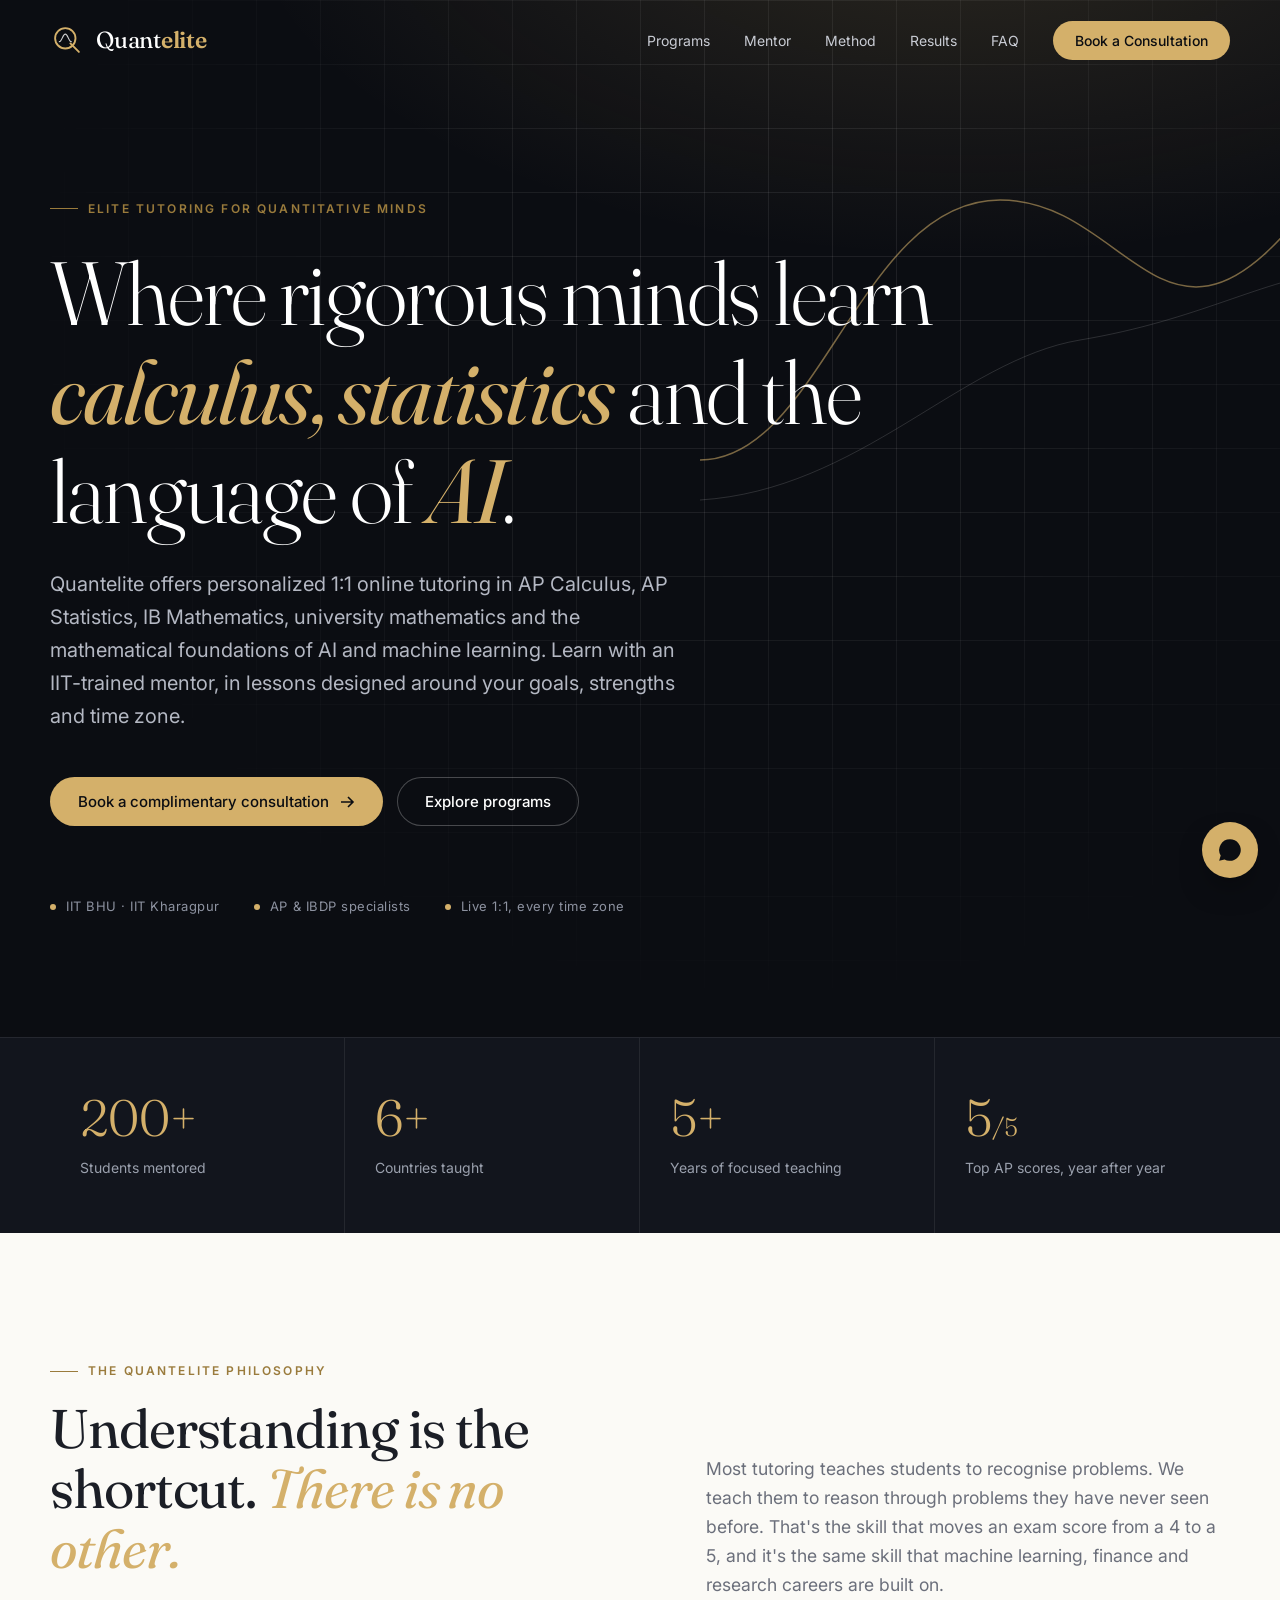
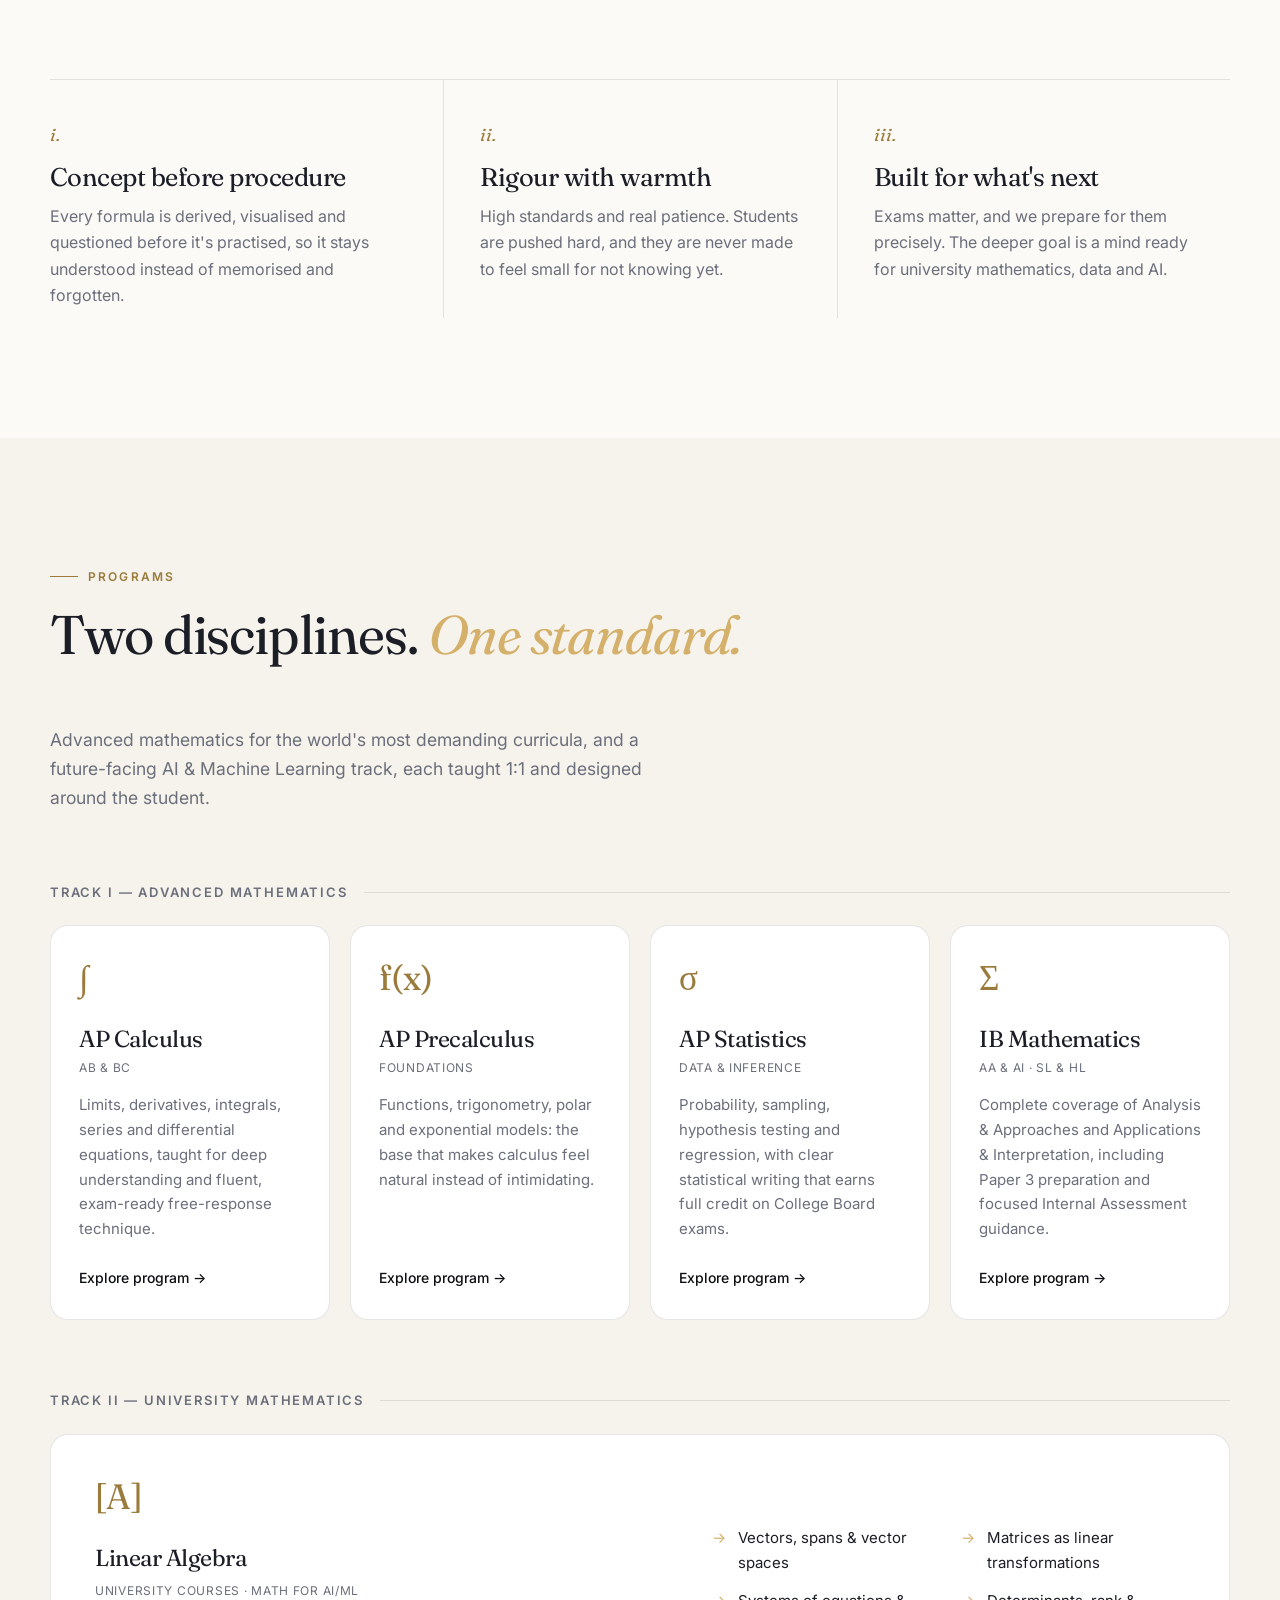
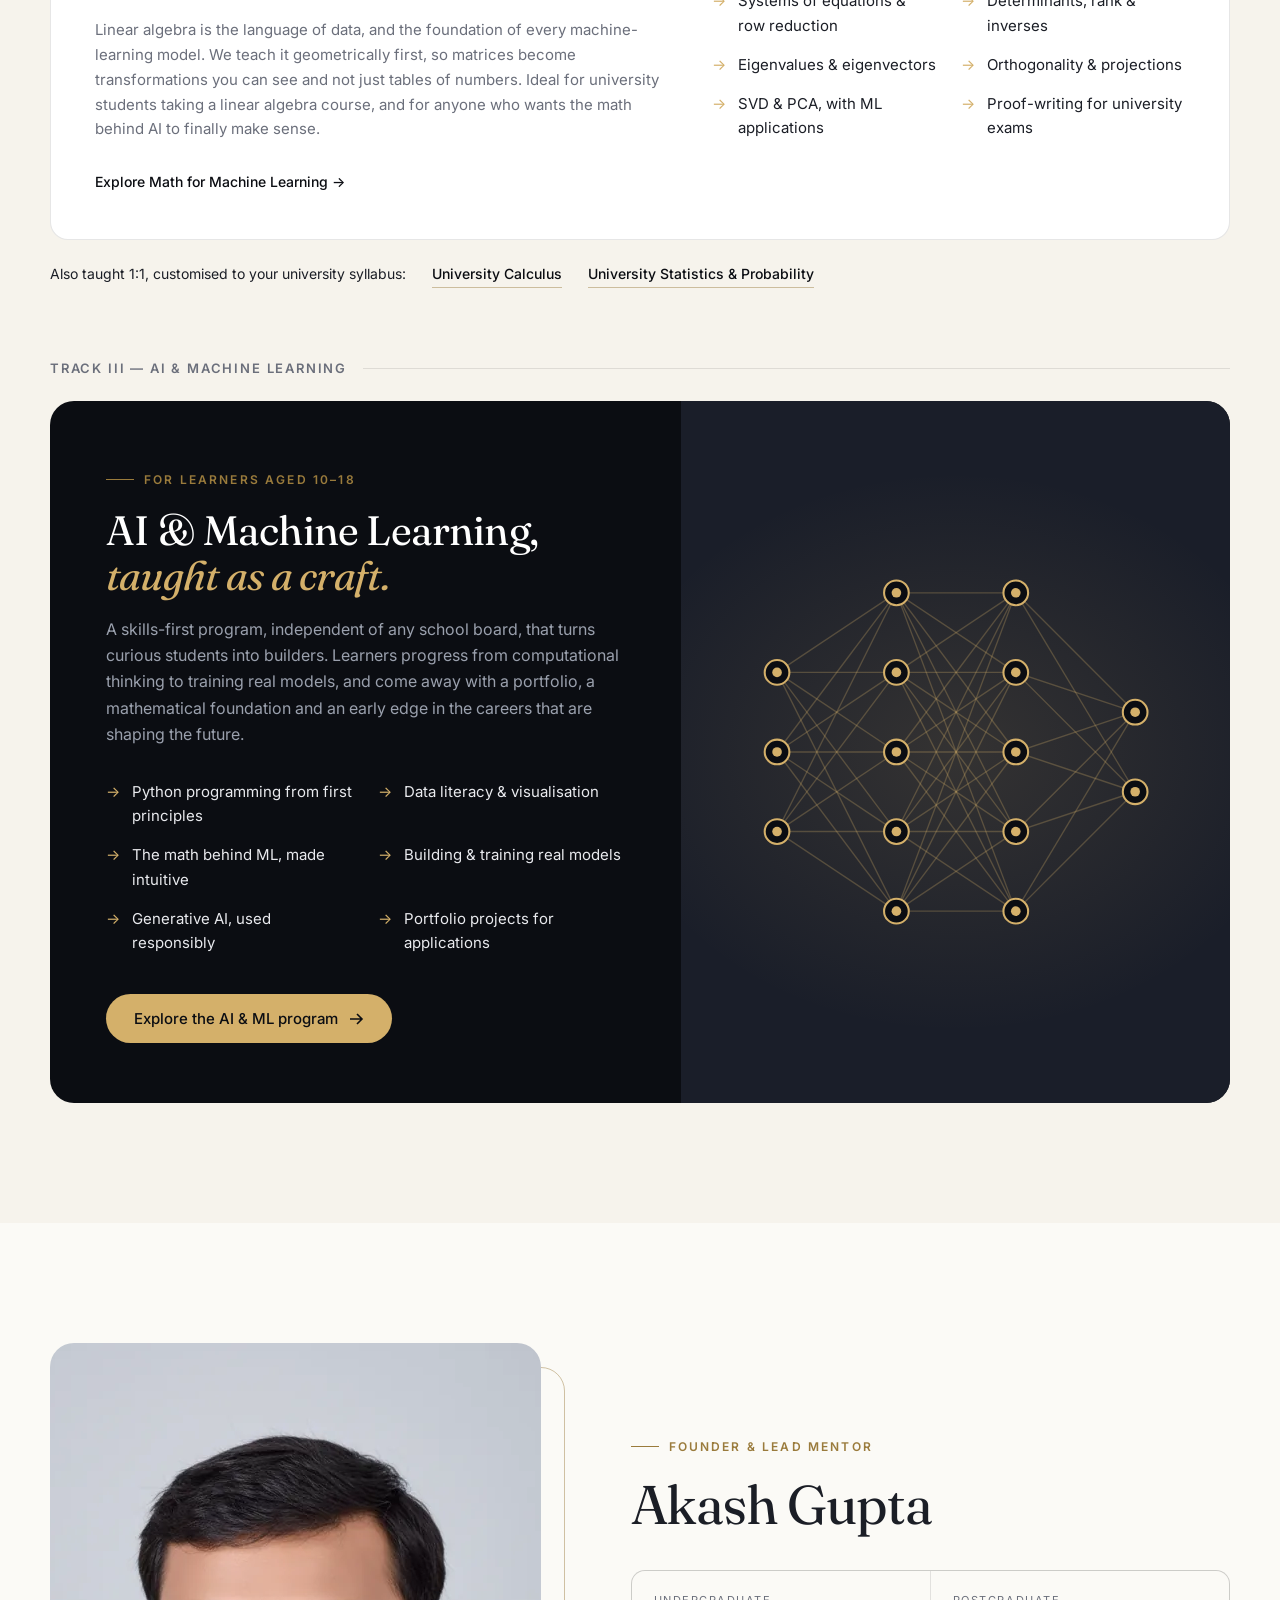
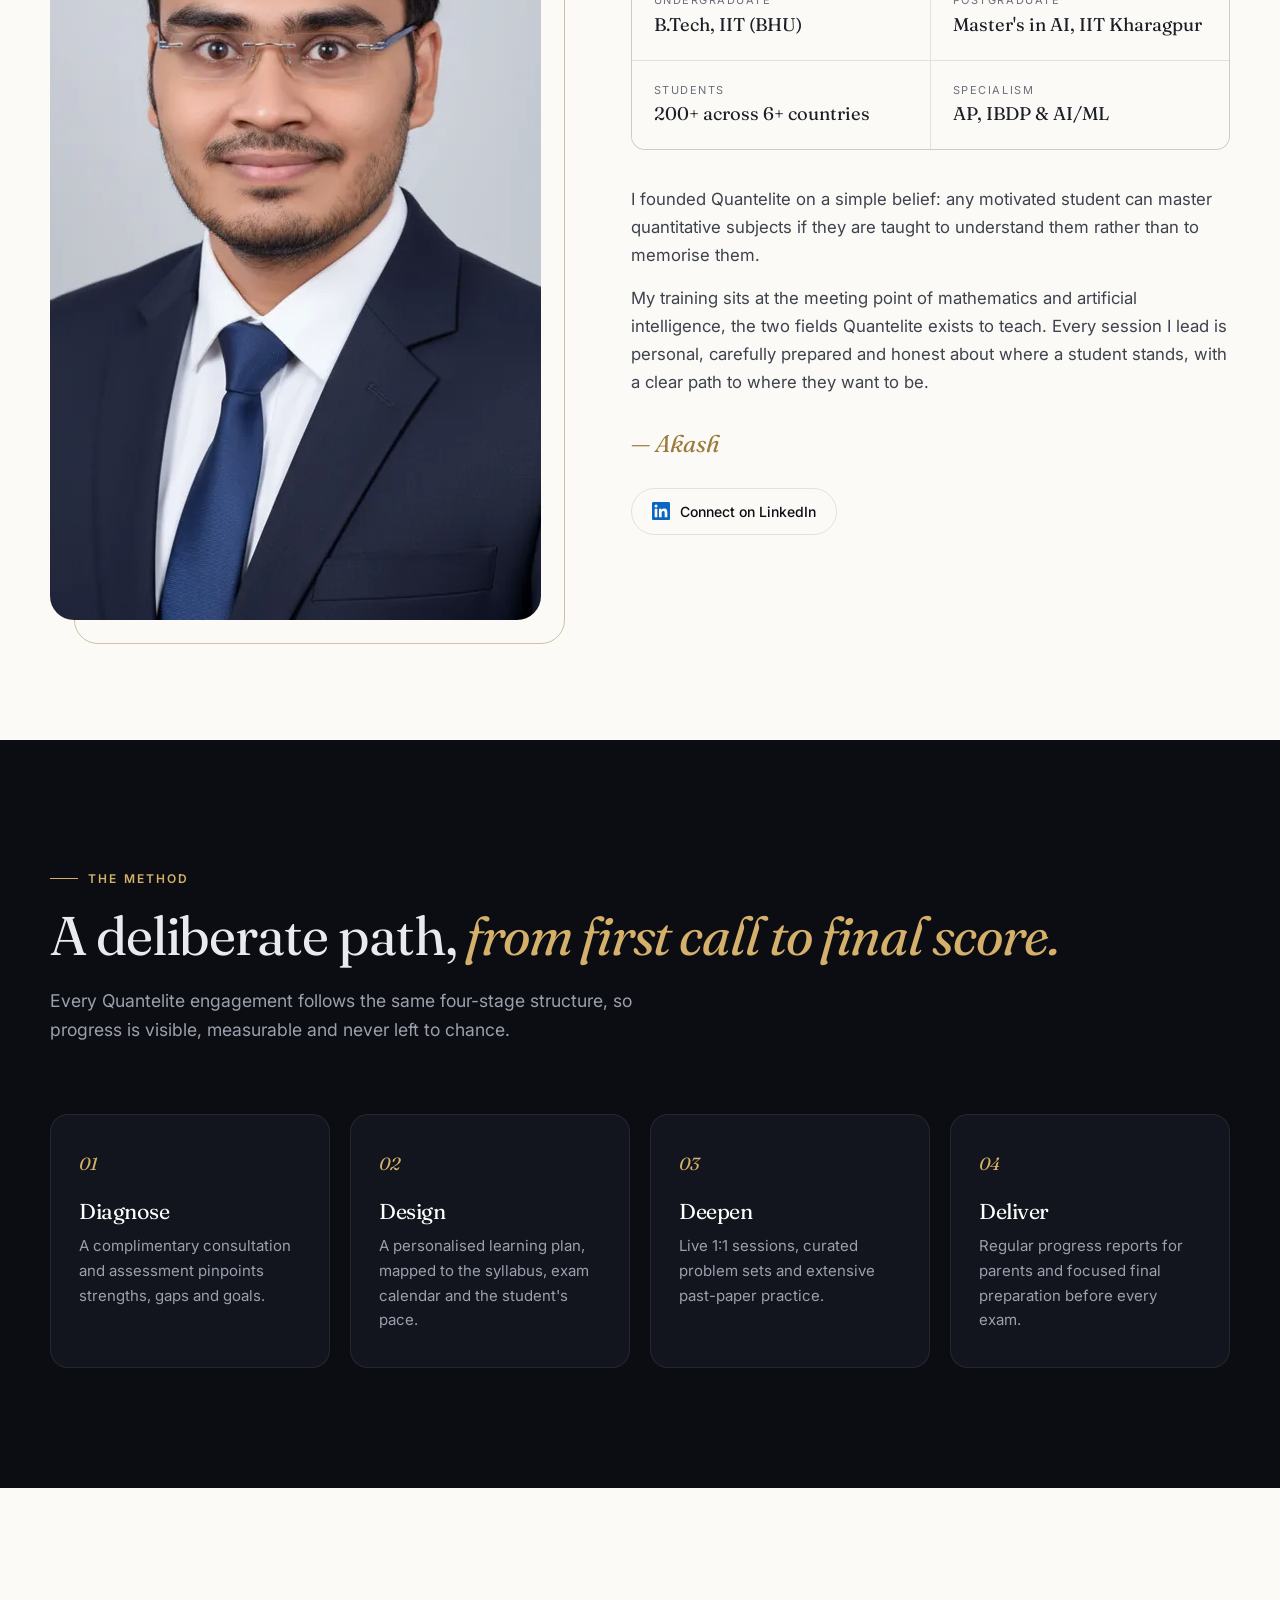
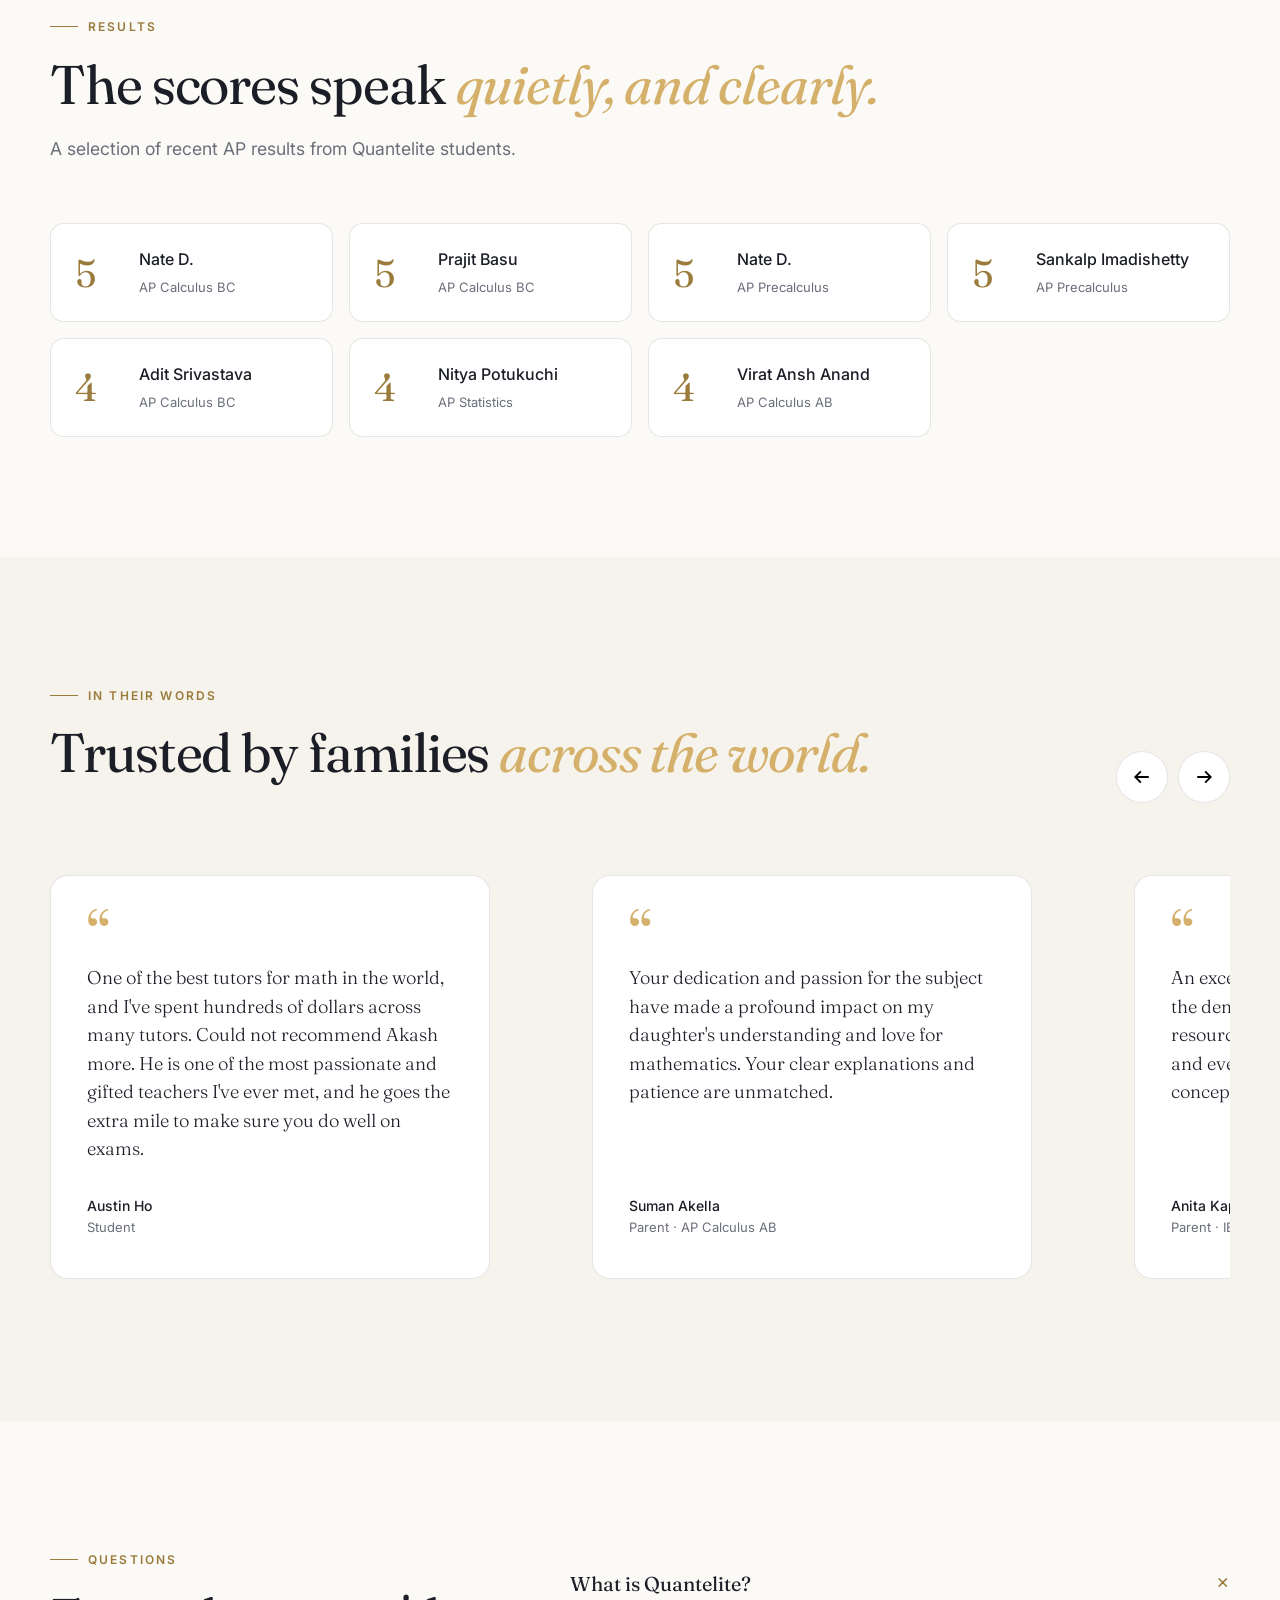
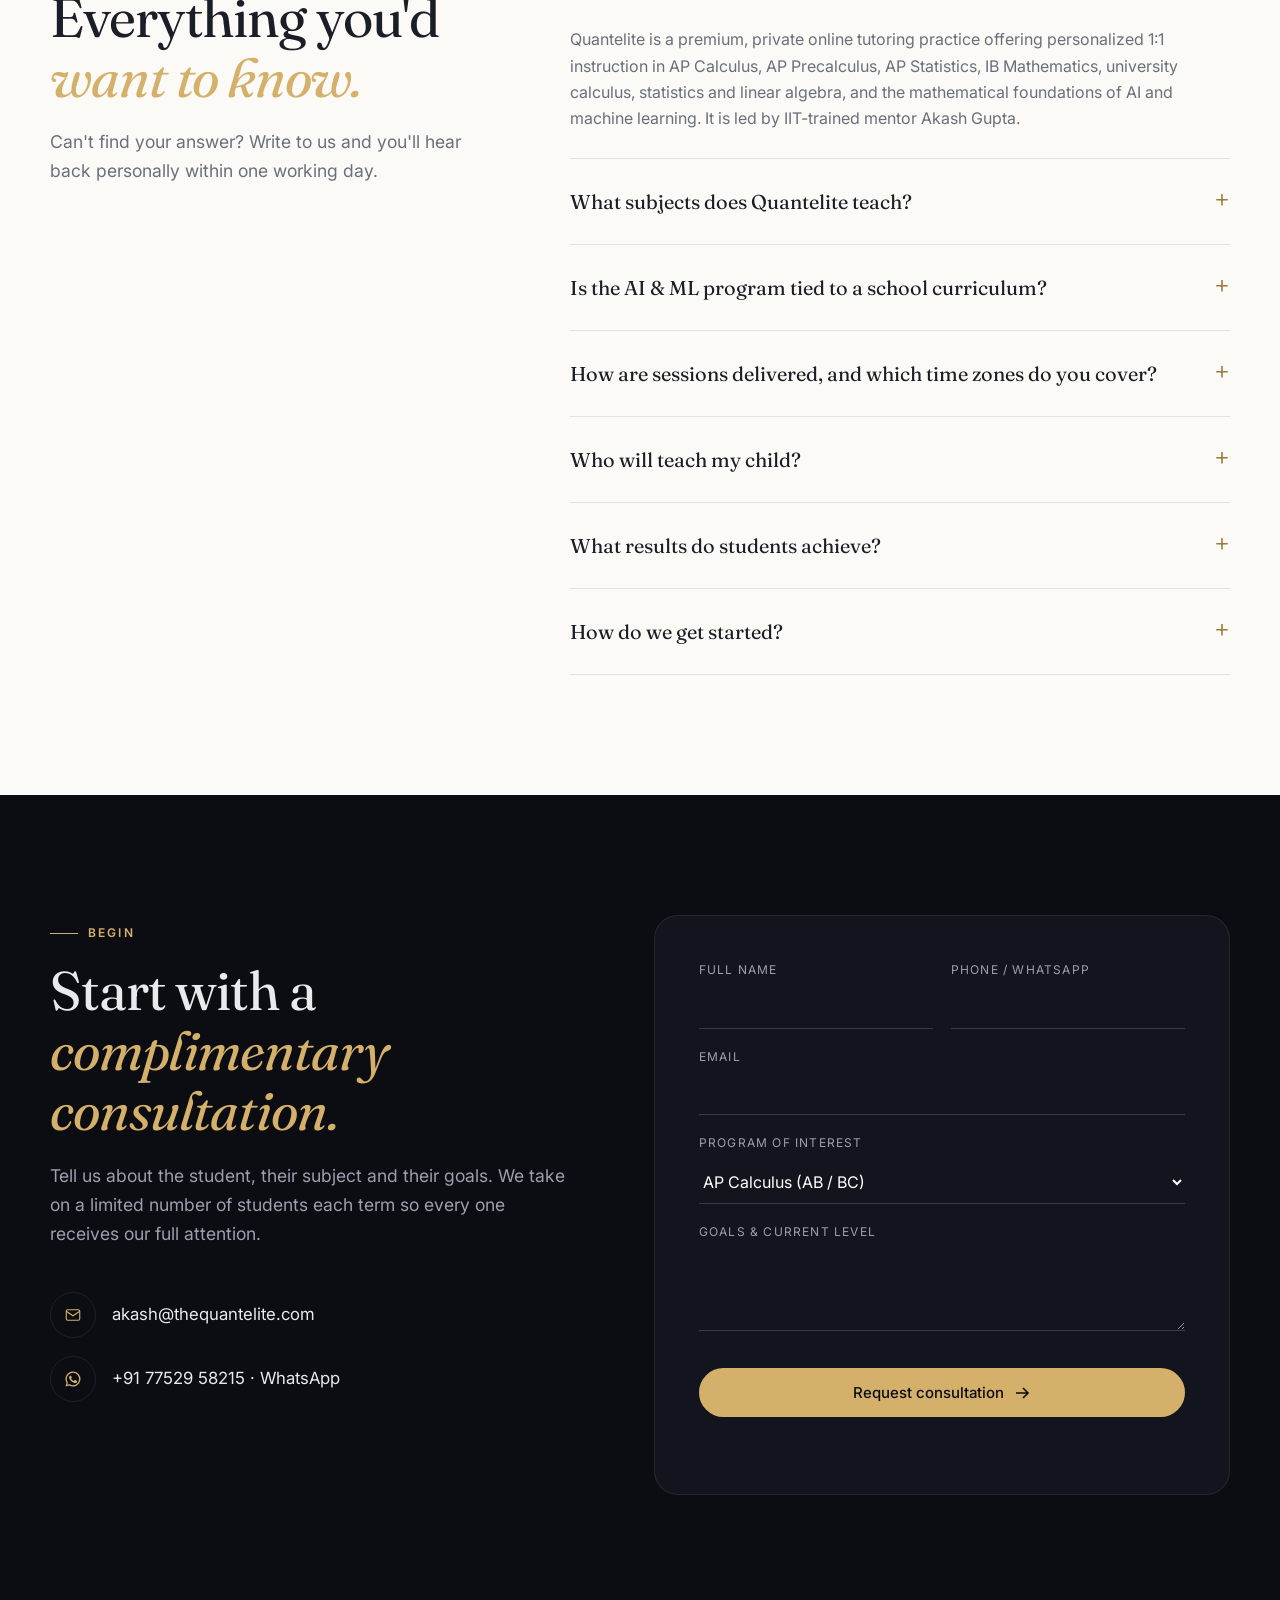
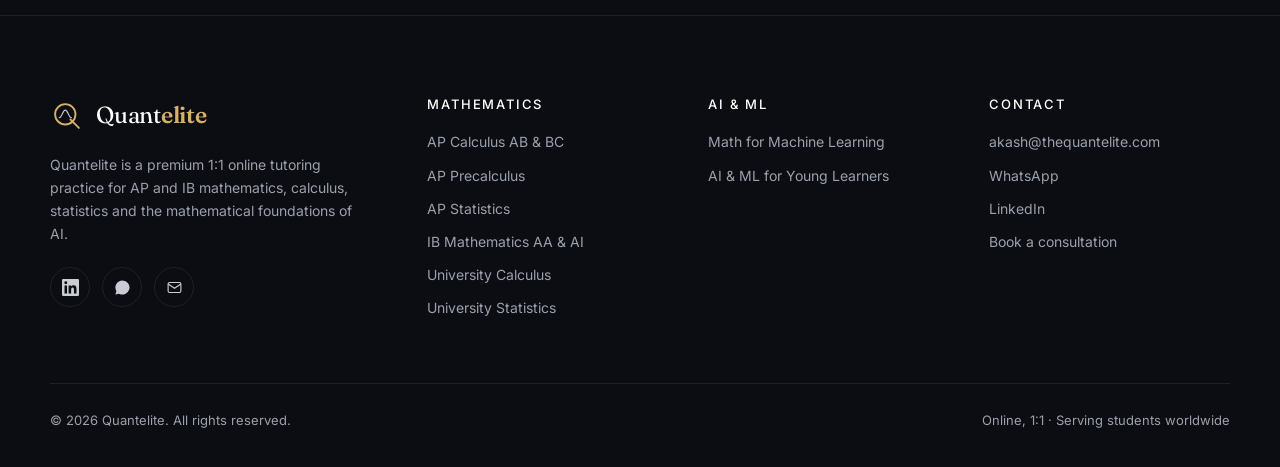
==== commit f21f90ac: "SEO/GEO: landing pages, metadata, sitemap, robots and structured data - Add 8 program landing pages " ====
--- a/index.html
+++ b/index.html
@@ -3,23 +3,31 @@
 <head>
     <meta charset="UTF-8" />
     <meta name="viewport" content="width=device-width, initial-scale=1.0" />
-    <title>Quantelite | Elite Online Tutoring in Calculus, Statistics, IB Math & AI/ML</title>
-    <meta name="description" content="Quantelite is a premium online tutoring practice for quantitative subjects: AP Calculus AB/BC, AP Precalculus, AP Statistics, IBDP Math AA/AI (SL & HL), and skills-based AI & Machine Learning for young learners. Led by an IIT-trained mentor, taught 1:1 to students in 6+ countries.">
-    <meta name="keywords" content="AP Calculus tutor, AP Statistics tutor, AP Precalculus tutor, IB Math AA HL tutor, IB Math AI tutor, online math tutor, AI tutoring for kids, machine learning for teens, Python for kids, quant tutoring, Quantelite">
+    <title>Quantelite | 1:1 AP, IB Math &amp; Statistics Tutoring Online</title>
+    <meta name="description" content="Personalized 1:1 online tutoring in AP Calculus, AP Statistics, IB Mathematics and the mathematics of AI. Learn with an IIT-trained mentor at Quantelite.">
     <meta name="author" content="Quantelite">
     <meta name="robots" content="index, follow">
     <meta name="theme-color" content="#0b0d12">
+    <link rel="canonical" href="https://thequantelite.com/">
 
     <!-- Open Graph / Social -->
     <meta property="og:type" content="website">
     <meta property="og:site_name" content="Quantelite">
-    <meta property="og:title" content="Quantelite | Elite Tutoring for Quantitative Minds">
-    <meta property="og:description" content="1:1 online tutoring in AP Calculus, AP Statistics, IB Math and AI/ML. IIT-trained mentor, 200+ students, 6+ countries.">
-    <meta property="og:image" content="Akash_Professional.png">
+    <meta property="og:locale" content="en_US">
+    <meta property="og:url" content="https://thequantelite.com/">
+    <meta property="og:title" content="Quantelite | Elite 1:1 Tutoring for Quantitative Minds">
+    <meta property="og:description" content="Personalized 1:1 online tutoring in AP Calculus, AP Statistics, IB Mathematics and the mathematics of AI, with an IIT-trained mentor.">
+    <meta property="og:image" content="https://thequantelite.com/og-image.jpg">
+    <meta property="og:image:width" content="1200">
+    <meta property="og:image:height" content="630">
+    <meta property="og:image:alt" content="Quantelite: elite 1:1 tutoring for quantitative minds">
     <meta name="twitter:card" content="summary_large_image">
-
-    <link rel="icon" href="data:image/svg+xml,%3Csvg xmlns='http://www.w3.org/2000/svg' viewBox='0 0 64 64'%3E%3Crect width='64' height='64' rx='14' fill='%230b0d12'/%3E%3Ccircle cx='30' cy='30' r='15' fill='none' stroke='%23d4b06a' stroke-width='5'/%3E%3Cpath d='M37 37 L49 49' stroke='%23d4b06a' stroke-width='5' stroke-linecap='round'/%3E%3C/svg%3E">
-
+    <meta name="twitter:title" content="Quantelite | Elite 1:1 Tutoring for Quantitative Minds">
+    <meta name="twitter:description" content="Personalized 1:1 online tutoring in AP Calculus, AP Statistics, IB Mathematics and the mathematics of AI, with an IIT-trained mentor.">
+    <meta name="twitter:image" content="https://thequantelite.com/og-image.jpg">
+
+    <link rel="icon" href="/favicon.svg" type="image/svg+xml">
+    <link rel="apple-touch-icon" href="/logo.png">
     <link rel="preconnect" href="https://fonts.googleapis.com">
     <link rel="preconnect" href="https://fonts.gstatic.com" crossorigin>
     <link href="https://fonts.googleapis.com/css2?family=Fraunces:opsz,wght@9..144,300;9..144,400;9..144,600&family=Inter:wght@300;400;500;600&display=swap" rel="stylesheet">
@@ -31,389 +39,71 @@
       "@graph": [
         {
           "@type": "EducationalOrganization",
-          "@id": "#org",
+          "@id": "https://thequantelite.com/#org",
           "name": "Quantelite",
-          "description": "Premium 1:1 online tutoring in quantitative subjects: AP Calculus, AP Precalculus, AP Statistics, IBDP Mathematics, and skills-based AI & Machine Learning.",
+          "url": "https://thequantelite.com/",
+          "logo": "https://thequantelite.com/logo.png",
+          "image": "https://thequantelite.com/og-image.jpg",
+          "description": "Quantelite is a premium 1:1 online tutoring practice specializing in AP and IB Mathematics, calculus, statistics and the mathematical foundations of AI and machine learning.",
           "email": "akash@thequantelite.com",
           "telephone": "+91-7752958215",
-          "areaServed": "Worldwide",
-          "founder": { "@id": "#mentor" },
-          "aggregateRating": { "@type": "AggregateRating", "ratingValue": "5", "reviewCount": "9" },
+          "areaServed": { "@type": "Place", "name": "Worldwide" },
+          "founder": { "@id": "https://thequantelite.com/#mentor" },
+          "contactPoint": { "@type": "ContactPoint", "contactType": "admissions", "email": "akash@thequantelite.com", "telephone": "+91-7752958215", "availableLanguage": "English" },
           "hasOfferCatalog": {
             "@type": "OfferCatalog",
             "name": "Quantelite Programs",
             "itemListElement": [
-              { "@type": "Course", "name": "AP Calculus AB & BC", "provider": { "@id": "#org" } },
-              { "@type": "Course", "name": "AP Precalculus", "provider": { "@id": "#org" } },
-              { "@type": "Course", "name": "AP Statistics", "provider": { "@id": "#org" } },
-              { "@type": "Course", "name": "IBDP Mathematics AA & AI (SL/HL)", "provider": { "@id": "#org" } },
-              { "@type": "Course", "name": "Linear Algebra for University & AI/ML", "description": "Vectors, matrices, eigenvalues, orthogonality, SVD and PCA for university courses and machine learning.", "provider": { "@id": "#org" } },
-              { "@type": "Course", "name": "AI & Machine Learning for Young Learners", "provider": { "@id": "#org" } }
+              { "@type": "Offer", "itemOffered": { "@type": "Service", "name": "AP Calculus AB & BC Tutoring", "url": "https://thequantelite.com/ap-calculus-tutoring" } },
+              { "@type": "Offer", "itemOffered": { "@type": "Service", "name": "AP Precalculus Tutoring", "url": "https://thequantelite.com/ap-precalculus-tutoring" } },
+              { "@type": "Offer", "itemOffered": { "@type": "Service", "name": "AP Statistics Tutoring", "url": "https://thequantelite.com/ap-statistics-tutoring" } },
+              { "@type": "Offer", "itemOffered": { "@type": "Service", "name": "IB Mathematics AA & AI Tutoring (SL/HL)", "url": "https://thequantelite.com/ib-math-tutoring" } },
+              { "@type": "Offer", "itemOffered": { "@type": "Service", "name": "University Calculus Tutoring", "url": "https://thequantelite.com/calculus-tutoring" } },
+              { "@type": "Offer", "itemOffered": { "@type": "Service", "name": "University Statistics Tutoring", "url": "https://thequantelite.com/statistics-tutoring" } },
+              { "@type": "Offer", "itemOffered": { "@type": "Service", "name": "Mathematics for Machine Learning & Linear Algebra Tutoring", "url": "https://thequantelite.com/math-for-machine-learning" } },
+              { "@type": "Offer", "itemOffered": { "@type": "Service", "name": "AI & Machine Learning for Kids and Teens", "url": "https://thequantelite.com/ai-ml-for-kids" } }
             ]
           }
         },
         {
+          "@type": "WebSite",
+          "@id": "https://thequantelite.com/#website",
+          "url": "https://thequantelite.com/",
+          "name": "Quantelite",
+          "publisher": { "@id": "https://thequantelite.com/#org" },
+          "inLanguage": "en"
+        },
+        {
           "@type": "Person",
-          "@id": "#mentor",
+          "@id": "https://thequantelite.com/#mentor",
           "name": "Akash Gupta",
-          "jobTitle": "Founder & Lead Mentor, Quantelite",
+          "jobTitle": "Founder & Lead Mentor",
+          "worksFor": { "@id": "https://thequantelite.com/#org" },
+          "image": "https://thequantelite.com/akash-gupta.jpg",
           "sameAs": ["https://www.linkedin.com/in/akash-gupta-384ba789/"],
-          "alumniOf": ["Indian Institute of Technology (BHU) Varanasi", "Indian Institute of Technology Kharagpur"],
-          "knowsAbout": ["Calculus", "Statistics", "IB Mathematics", "Artificial Intelligence", "Machine Learning", "Python"]
+          "alumniOf": [
+            { "@type": "CollegeOrUniversity", "name": "Indian Institute of Technology (BHU) Varanasi" },
+            { "@type": "CollegeOrUniversity", "name": "Indian Institute of Technology Kharagpur" }
+          ],
+          "knowsAbout": ["Calculus", "Statistics", "Linear Algebra", "IB Mathematics", "Artificial Intelligence", "Machine Learning", "Python"]
         },
         {
           "@type": "FAQPage",
           "mainEntity": [
-            { "@type": "Question", "name": "What subjects does Quantelite teach?", "acceptedAnswer": { "@type": "Answer", "text": "Quantelite offers 1:1 online tutoring in AP Calculus AB and BC, AP Precalculus, AP Statistics, IBDP Mathematics (Analysis & Approaches and Applications & Interpretation, SL and HL), university-level Linear Algebra, and a skills-based AI & Machine Learning program for students aged roughly 10 to 18." } },
-            { "@type": "Question", "name": "Is the AI & Machine Learning program tied to a school curriculum?", "acceptedAnswer": { "@type": "Answer", "text": "No. The AI & ML program is independent of any school board. It builds real, career-ready skills: computational thinking, Python, data literacy, the mathematics behind machine learning, and hands-on projects students can show in portfolios and university applications." } },
-            { "@type": "Question", "name": "How are Quantelite sessions delivered?", "acceptedAnswer": { "@type": "Answer", "text": "All sessions are live, 1:1 and online, scheduled around the student's time zone, with a shared digital whiteboard, curated problem sets and regular progress reports for parents." } },
-            { "@type": "Question", "name": "Who teaches at Quantelite?", "acceptedAnswer": { "@type": "Answer", "text": "Sessions are led by Akash Gupta, a B.Tech graduate of IIT (BHU) with a Master's in Artificial Intelligence from IIT Kharagpur, who has mentored 200+ students across 6+ countries." } },
-            { "@type": "Question", "name": "What results have Quantelite students achieved?", "acceptedAnswer": { "@type": "Answer", "text": "Quantelite students have earned scores of 5 and 4 on AP Calculus BC, AP Calculus AB, AP Precalculus and AP Statistics exams." } },
-            { "@type": "Question", "name": "How do I start?", "acceptedAnswer": { "@type": "Answer", "text": "Book a complimentary consultation through the contact form or WhatsApp. We assess the student's current level and goals, then design a personalised learning plan." } }
+            { "@type": "Question", "name": "What is Quantelite?", "acceptedAnswer": { "@type": "Answer", "text": "Quantelite is a premium, private online tutoring practice offering personalized 1:1 instruction in AP Calculus, AP Precalculus, AP Statistics, IB Mathematics, university calculus, statistics and linear algebra, and the mathematical foundations of AI and machine learning. It is led by IIT-trained mentor Akash Gupta." } },
+            { "@type": "Question", "name": "What subjects does Quantelite teach?", "acceptedAnswer": { "@type": "Answer", "text": "Quantelite offers 1:1 online tutoring in AP Calculus AB and BC, AP Precalculus, AP Statistics, IB Mathematics (Analysis & Approaches and Applications & Interpretation, at SL and HL), university-level calculus, statistics and linear algebra, mathematics for machine learning, and a skills-based AI & Machine Learning program for students aged roughly 10 to 18." } },
+            { "@type": "Question", "name": "Is the AI & ML program tied to a school curriculum?", "acceptedAnswer": { "@type": "Answer", "text": "No. It is independent of any school board. It builds real, career-ready skills: computational thinking, Python, data literacy, the mathematics behind machine learning, and hands-on projects students can show in portfolios and university applications." } },
+            { "@type": "Question", "name": "How are sessions delivered, and which time zones do you cover?", "acceptedAnswer": { "@type": "Answer", "text": "Every session is live, 1:1 and online, with a shared digital whiteboard, curated problem sets and regular progress reports for parents. Sessions are scheduled across North American, UK and European, Middle East and Asia-Pacific time zones." } },
+            { "@type": "Question", "name": "Who will teach my child?", "acceptedAnswer": { "@type": "Answer", "text": "Sessions are led by founder Akash Gupta, a B.Tech graduate of IIT (BHU) with a Master's in Artificial Intelligence from IIT Kharagpur, who has mentored 200+ students across 6+ countries." } },
+            { "@type": "Question", "name": "What results do students achieve?", "acceptedAnswer": { "@type": "Answer", "text": "Quantelite students have earned 5s and 4s on AP Calculus BC, AP Calculus AB, AP Precalculus and AP Statistics. Just as important, they leave with lasting understanding and confidence." } },
+            { "@type": "Question", "name": "How do we get started?", "acceptedAnswer": { "@type": "Answer", "text": "Book a complimentary consultation using the form below or on WhatsApp. We assess the student's current level and goals, then design a personalised learning plan before the first session." } }
           ]
         }
       ]
     }
     </script>
 
-    <style>
-        :root {
-            --ink: #0b0d12;
-            --ink-2: #12151d;
-            --ink-3: #1a1e29;
-            --ivory: #f6f3ec;
-            --paper: #fbfaf6;
-            --gold: #d4b06a;
-            --gold-soft: #e8d3a3;
-            --text: #1b1e26;
-            --muted: #6b6f7b;
-            --muted-dark: #9aa0ad;
-            --line: rgba(11, 13, 18, 0.1);
-            --line-dark: rgba(255, 255, 255, 0.08);
-            --serif: 'Fraunces', Georgia, serif;
-            --sans: 'Inter', system-ui, -apple-system, sans-serif;
-            --ease: cubic-bezier(.2, .7, .2, 1);
-            --radius: 18px;
-        }
-
-        *, *::before, *::after { box-sizing: border-box; }
-        html { scroll-behavior: smooth; scroll-padding-top: 88px; }
-        body {
-            margin: 0;
-            font-family: var(--sans);
-            color: var(--text);
-            background: var(--paper);
-            line-height: 1.65;
-            -webkit-font-smoothing: antialiased;
-        }
-        img { max-width: 100%; display: block; }
-        a { color: inherit; }
-        h1, h2, h3 { font-family: var(--serif); font-weight: 400; letter-spacing: -0.02em; line-height: 1.1; margin: 0; }
-        p { margin: 0; }
-
-        .wrap { width: min(1180px, 100% - 40px); margin-inline: auto; }
-        section { padding: 120px 0; }
-        .eyebrow {
-            display: inline-flex; align-items: center; gap: 10px;
-            font-size: 12px; font-weight: 600; letter-spacing: .18em; text-transform: uppercase;
-            color: #9a7b3c;
-        }
-        .eyebrow::before { content: ""; width: 28px; height: 1px; background: currentColor; }
-        .dark .eyebrow { color: var(--gold); }
-        .section-title { font-size: clamp(2.2rem, 4.5vw, 3.4rem); margin: 18px 0 20px; }
-        .section-lead { font-size: 1.1rem; color: var(--muted); max-width: 620px; }
-        .dark { background: var(--ink); color: #e9eaee; }
-        .dark .section-lead { color: var(--muted-dark); }
-        em.gold { font-style: italic; color: var(--gold); }
-
-        /* Buttons */
-        .btn {
-            display: inline-flex; align-items: center; gap: 10px;
-            padding: 15px 28px; border-radius: 999px;
-            font: 500 15px var(--sans); text-decoration: none; cursor: pointer; border: 0;
-            transition: transform .3s var(--ease), background .3s, color .3s, box-shadow .3s;
-        }
-        .btn svg { width: 16px; height: 16px; transition: transform .3s var(--ease); }
-        .btn:hover svg { transform: translateX(4px); }
-        .btn-gold { background: var(--gold); color: var(--ink); }
-        .btn-gold:hover { background: var(--gold-soft); transform: translateY(-2px); box-shadow: 0 12px 30px -10px rgba(212,176,106,.6); }
-        .btn-ghost { color: #fff; box-shadow: inset 0 0 0 1px rgba(255,255,255,.25); }
-        .btn-ghost:hover { box-shadow: inset 0 0 0 1px var(--gold); color: var(--gold); }
-        .btn-ink { background: var(--ink); color: #fff; }
-        .btn-ink:hover { background: #262b38; transform: translateY(-2px); }
-
-        /* Nav */
-        .nav {
-            position: fixed; inset: 0 0 auto; z-index: 50;
-            transition: background .4s, backdrop-filter .4s, border-color .4s;
-            border-bottom: 1px solid transparent;
-        }
-        .nav.scrolled { background: rgba(11,13,18,.82); backdrop-filter: blur(14px); border-color: var(--line-dark); }
-        .nav-inner { display: flex; align-items: center; justify-content: space-between; height: 80px; }
-        .logo { display: flex; align-items: center; gap: 12px; text-decoration: none; color: #fff; }
-        .logo svg { width: 34px; height: 34px; }
-        .logo span { font-family: var(--serif); font-size: 1.45rem; letter-spacing: -0.01em; }
-        .logo b { font-weight: 600; color: var(--gold); }
-        .nav-links { display: flex; align-items: center; gap: 34px; list-style: none; margin: 0; padding: 0; }
-        .nav-links a:not(.btn) { color: #c9ccd4; text-decoration: none; font-size: 14px; position: relative; }
-        .nav-links a:not(.btn)::after {
-            content: ""; position: absolute; left: 0; bottom: -6px; width: 100%; height: 1px;
-            background: var(--gold); transform: scaleX(0); transform-origin: left; transition: transform .35s var(--ease);
-        }
-        .nav-links a:not(.btn):hover { color: #fff; }
-        .nav-links a:not(.btn):hover::after { transform: scaleX(1); }
-        .nav-links .btn { padding: 11px 22px; font-size: 14px; }
-        .menu-btn { display: none; background: none; border: 0; color: #fff; cursor: pointer; padding: 8px; }
-        .menu-btn svg { width: 26px; height: 26px; }
-
-        /* Hero */
-        .hero {
-            position: relative; overflow: hidden;
-            background: radial-gradient(1200px 600px at 75% -10%, rgba(212,176,106,.16), transparent 60%), var(--ink);
-            color: #fff; padding: 190px 0 120px; min-height: 100vh; display: flex; align-items: center;
-        }
-        .hero-grid {
-            position: absolute; inset: 0; pointer-events: none;
-            background-image: linear-gradient(var(--line-dark) 1px, transparent 1px), linear-gradient(90deg, var(--line-dark) 1px, transparent 1px);
-            background-size: 64px 64px;
-            mask-image: radial-gradient(ellipse at 60% 30%, #000 20%, transparent 70%);
-        }
-        .hero-curve { position: absolute; right: -60px; top: 120px; width: 640px; opacity: .55; pointer-events: none; }
-        .hero-curve path { stroke-dasharray: 1400; stroke-dashoffset: 1400; animation: draw 3.2s .4s var(--ease) forwards; }
-        @keyframes draw { to { stroke-dashoffset: 0; } }
-        .hero .wrap { position: relative; }
-        .hero h1 { font-size: clamp(2.8rem, 7vw, 5.6rem); font-weight: 300; max-width: 940px; margin: 26px 0 28px; }
-        .hero h1 em { font-style: italic; color: var(--gold); font-weight: 400; }
-        .hero-sub { font-size: clamp(1.05rem, 1.6vw, 1.25rem); color: #b4b8c3; max-width: 640px; }
-        .hero-ctas { display: flex; flex-wrap: wrap; gap: 14px; margin-top: 44px; }
-        .hero-meta { display: flex; flex-wrap: wrap; gap: 14px 34px; margin-top: 70px; color: #8d92a0; font-size: 13px; letter-spacing: .04em; }
-        .hero-meta span { display: flex; align-items: center; gap: 10px; }
-        .hero-meta span::before { content: ""; width: 6px; height: 6px; border-radius: 50%; background: var(--gold); }
-
-        /* Stats */
-        .stats { background: var(--ink-2); color: #fff; padding: 0; border-top: 1px solid var(--line-dark); }
-        .stats-row { display: grid; grid-template-columns: repeat(4, 1fr); }
-        .stat { padding: 54px 30px; border-right: 1px solid var(--line-dark); }
-        .stat:last-child { border-right: 0; }
-        .stat-num { font-family: var(--serif); font-size: clamp(2.6rem, 4vw, 3.6rem); font-weight: 300; color: var(--gold); line-height: 1; }
-        .stat p { color: var(--muted-dark); font-size: 14px; margin-top: 12px; }
-
-        /* Philosophy */
-        .philosophy-grid { display: grid; grid-template-columns: 1.1fr 1fr; gap: 80px; align-items: end; }
-        .pillars { display: grid; grid-template-columns: repeat(3, 1fr); gap: 0; margin-top: 80px; border-top: 1px solid var(--line); }
-        .pillar { padding: 40px 36px 10px 0; }
-        .pillar + .pillar { padding-left: 36px; border-left: 1px solid var(--line); }
-        .pillar-num { font-family: var(--serif); font-style: italic; color: #9a7b3c; font-size: 1.1rem; }
-        .pillar h3 { font-size: 1.6rem; margin: 14px 0 12px; }
-        .pillar p { color: var(--muted); }
-
-        /* Programs */
-        .programs { background: var(--ivory); }
-        .programs-head { display: flex; justify-content: space-between; align-items: end; gap: 40px; flex-wrap: wrap; }
-        .track-label { margin: 70px 0 22px; font-size: 13px; font-weight: 600; letter-spacing: .14em; text-transform: uppercase; color: var(--muted); display: flex; align-items: center; gap: 16px; }
-        .track-label::after { content: ""; flex: 1; height: 1px; background: var(--line); }
-        .cards { display: grid; grid-template-columns: repeat(4, 1fr); gap: 20px; }
-        .card {
-            position: relative; background: #fff; border-radius: var(--radius); padding: 34px 28px 30px;
-            border: 1px solid var(--line); display: flex; flex-direction: column;
-            transition: transform .5s var(--ease), box-shadow .5s var(--ease), border-color .5s;
-        }
-        .card:hover { transform: translateY(-6px); box-shadow: 0 30px 60px -30px rgba(11,13,18,.25); border-color: rgba(154,123,60,.4); }
-        .card-sym { font-family: var(--serif); font-size: 2.2rem; color: #9a7b3c; line-height: 1; height: 44px; }
-        .card h3 { font-size: 1.45rem; margin: 22px 0 6px; }
-        .card .tag { font-size: 12px; color: var(--muted); letter-spacing: .06em; text-transform: uppercase; }
-        .card p { color: var(--muted); font-size: 15px; margin: 16px 0 24px; flex: 1; }
-        .card-link { font-size: 14px; font-weight: 500; text-decoration: none; display: inline-flex; gap: 8px; align-items: center; color: var(--ink); }
-        .card-link:hover { color: #9a7b3c; }
-
-        .card-wide { display: grid; grid-template-columns: 1.2fr 1fr; gap: 50px; align-items: center; padding: 44px; }
-        .card-wide p { margin-bottom: 26px; }
-        .wide-list { margin: 0; color: var(--text); }
-        .wide-list li::before { color: #9a7b3c; }
-        @media (max-width: 1024px) { .card-wide { grid-template-columns: 1fr; gap: 30px; } }
-        @media (max-width: 640px) { .card-wide { padding: 32px 24px; } }
-        .ai-feature {
-            display: grid; grid-template-columns: 1.15fr 1fr; gap: 0; border-radius: 24px; overflow: hidden;
-            background: var(--ink); color: #e9eaee;
-        }
-        .ai-copy { padding: 60px 56px; }
-        .ai-copy h3 { font-size: clamp(2rem, 3.2vw, 2.7rem); margin: 18px 0 18px; color: #fff; }
-        .ai-copy > p { color: var(--muted-dark); max-width: 520px; }
-        .ai-list { list-style: none; padding: 0; margin: 32px 0 38px; display: grid; grid-template-columns: 1fr 1fr; gap: 14px 24px; font-size: 15px; }
-        .ai-list li { display: flex; gap: 12px; align-items: flex-start; }
-        .ai-list li::before { content: "→"; color: var(--gold); }
-        .ai-visual { position: relative; background: radial-gradient(500px 400px at 50% 50%, rgba(212,176,106,.14), transparent 70%), var(--ink-3); min-height: 380px; }
-        .ai-visual svg { position: absolute; inset: 0; width: 100%; height: 100%; }
-        .node { fill: var(--ink); stroke: var(--gold); stroke-width: 1.5; }
-        .edge { stroke: rgba(212,176,106,.28); stroke-width: 1; }
-        .pulse { fill: var(--gold); animation: pulse 2.6s ease-in-out infinite; }
-        @keyframes pulse { 0%,100% { opacity: .25; } 50% { opacity: 1; } }
-
-        /* Mentor */
-        .mentor-grid { display: grid; grid-template-columns: 0.9fr 1.1fr; gap: 90px; align-items: center; }
-        .portrait { position: relative; }
-        .portrait img { border-radius: 24px; width: 100%; aspect-ratio: 4/5; object-fit: cover; filter: saturate(.92); }
-        .portrait::before { content: ""; position: absolute; inset: 24px -24px -24px 24px; border: 1px solid rgba(154,123,60,.45); border-radius: 24px; z-index: -1; }
-        .creds { display: grid; grid-template-columns: 1fr 1fr; gap: 1px; background: var(--line); border: 1px solid var(--line); border-radius: 14px; overflow: hidden; margin: 36px 0; }
-        .creds div { background: var(--paper); padding: 20px 22px; }
-        .creds small { display: block; font-size: 11px; letter-spacing: .14em; text-transform: uppercase; color: var(--muted); }
-        .creds strong { font-family: var(--serif); font-weight: 400; font-size: 1.15rem; }
-        .mentor-copy p + p { margin-top: 16px; }
-        .mentor-copy p { color: #3e424d; font-size: 1.05rem; }
-        .signature { font-family: var(--serif); font-style: italic; font-size: 1.5rem; color: #9a7b3c; margin-top: 28px; }
-        .li-link {
-            display: inline-flex; align-items: center; gap: 10px; margin-top: 24px;
-            padding: 11px 20px; border-radius: 999px; border: 1px solid var(--line);
-            font-size: 14px; font-weight: 500; text-decoration: none; color: var(--ink);
-            transition: border-color .3s, color .3s, transform .3s var(--ease);
-        }
-        .li-link svg { width: 18px; height: 18px; color: #0a66c2; }
-        .li-link:hover { border-color: #0a66c2; color: #0a66c2; transform: translateY(-2px); }
-        .foot-social { display: flex; gap: 12px; margin-top: 22px; }
-        .foot-social a {
-            width: 40px; height: 40px; border-radius: 50%; border: 1px solid var(--line-dark);
-            display: grid; place-items: center; color: #c9ccd4; transition: color .3s, border-color .3s;
-        }
-        .foot-social a:hover { color: var(--gold); border-color: var(--gold); }
-        .foot-social svg { width: 17px; height: 17px; }
-
-        /* Method */
-        .steps { display: grid; grid-template-columns: repeat(4, 1fr); gap: 20px; margin-top: 70px; counter-reset: s; }
-        .step { padding: 34px 28px; border-radius: var(--radius); background: var(--ink-2); border: 1px solid var(--line-dark); transition: border-color .4s, transform .5s var(--ease); }
-        .step:hover { border-color: rgba(212,176,106,.45); transform: translateY(-4px); }
-        .step::before { counter-increment: s; content: "0" counter(s); font-family: var(--serif); font-style: italic; color: var(--gold); font-size: 1.1rem; }
-        .step h3 { font-size: 1.35rem; color: #fff; margin: 22px 0 10px; }
-        .step p { color: var(--muted-dark); font-size: 15px; }
-
-        /* Results */
-        .results-grid { display: grid; grid-template-columns: repeat(auto-fill, minmax(250px, 1fr)); gap: 16px; margin-top: 60px; }
-        .result { display: flex; align-items: center; gap: 20px; padding: 22px 24px; border: 1px solid var(--line); border-radius: 14px; background: #fff; transition: border-color .3s; }
-        .result:hover { border-color: rgba(154,123,60,.5); }
-        .score { font-family: var(--serif); font-size: 2.4rem; line-height: 1; color: #9a7b3c; min-width: 44px; }
-        .result strong { display: block; font-weight: 500; }
-        .result small { color: var(--muted); font-size: 13px; }
-
-        /* Testimonials */
-        .testimonials { background: var(--ivory); overflow: hidden; }
-        .t-head { display: flex; justify-content: space-between; align-items: end; gap: 30px; flex-wrap: wrap; }
-        .t-controls { display: flex; gap: 10px; }
-        .t-controls button {
-            width: 52px; height: 52px; border-radius: 50%; border: 1px solid var(--line); background: #fff; cursor: pointer;
-            display: grid; place-items: center; transition: background .3s, color .3s;
-        }
-        .t-controls button:hover { background: var(--ink); color: #fff; }
-        .t-controls svg { width: 18px; height: 18px; }
-        .t-track { display: flex; gap: 22px; overflow-x: auto; scroll-snap-type: x mandatory; scrollbar-width: none; margin-top: 56px; padding-bottom: 6px; }
-        .t-track::-webkit-scrollbar { display: none; }
-        .t-card {
-            flex: 0 0 min(440px, 86%); scroll-snap-align: start; background: #fff; border-radius: var(--radius);
-            padding: 40px 36px; border: 1px solid var(--line); display: flex; flex-direction: column;
-        }
-        .quote-mark { font-family: var(--serif); font-size: 4rem; line-height: .6; color: var(--gold); height: 30px; }
-        .t-card blockquote { margin: 18px 0 30px; font-family: var(--serif); font-size: 1.15rem; line-height: 1.55; font-weight: 300; flex: 1; }
-        .t-card cite { font-style: normal; font-weight: 500; font-size: 14px; }
-        .t-card cite span { display: block; color: var(--muted); font-weight: 400; font-size: 13px; }
-
-        /* FAQ */
-        .faq-grid { display: grid; grid-template-columns: 0.8fr 1.2fr; gap: 80px; }
-        .faq details { border-bottom: 1px solid var(--line); }
-        .faq summary {
-            list-style: none; cursor: pointer; padding: 26px 0; display: flex; justify-content: space-between; gap: 20px;
-            font-family: var(--serif); font-size: 1.25rem;
-        }
-        .faq summary::-webkit-details-marker { display: none; }
-        .faq summary::after { content: "+"; font-family: var(--sans); font-weight: 300; font-size: 1.6rem; line-height: 1; color: #9a7b3c; transition: transform .3s var(--ease); }
-        .faq details[open] summary::after { transform: rotate(45deg); }
-        .faq details p { color: var(--muted); padding: 0 40px 26px 0; }
-
-        /* Contact */
-        .contact-grid { display: grid; grid-template-columns: 1fr 1.1fr; gap: 80px; }
-        .contact-points { margin-top: 44px; display: grid; gap: 18px; }
-        .contact-points a { display: flex; align-items: center; gap: 16px; text-decoration: none; color: #e9eaee; font-size: 1.05rem; }
-        .contact-points a:hover { color: var(--gold); }
-        .contact-points .ic { width: 46px; height: 46px; border-radius: 50%; border: 1px solid var(--line-dark); display: grid; place-items: center; color: var(--gold); flex-shrink: 0; }
-        .contact-points svg { width: 18px; height: 18px; }
-        .form { background: var(--ink-2); border: 1px solid var(--line-dark); border-radius: 24px; padding: 44px; }
-        .form-row { display: grid; grid-template-columns: 1fr 1fr; gap: 18px; }
-        .field { margin-bottom: 18px; }
-        .field label { display: block; font-size: 12px; letter-spacing: .1em; text-transform: uppercase; color: var(--muted-dark); margin-bottom: 8px; }
-        .field input, .field select, .field textarea {
-            width: 100%; background: transparent; border: 0; border-bottom: 1px solid rgba(255,255,255,.16);
-            color: #fff; font: 400 16px var(--sans); padding: 10px 0; outline: none; transition: border-color .3s; border-radius: 0;
-        }
-        .field select option { background: var(--ink-2); }
-        .field input:focus, .field select:focus, .field textarea:focus { border-color: var(--gold); }
-        .form .btn { width: 100%; justify-content: center; margin-top: 12px; }
-        .form .btn:disabled { opacity: .6; cursor: wait; transform: none; }
-        .form-status { margin-top: 18px; text-align: center; font-size: 15px; color: var(--muted-dark); min-height: 1em; }
-        .form-status.ok { color: var(--gold); font-family: var(--serif); font-size: 1.2rem; }
-        .form-status.err { color: #f2a7a7; }
-
-        /* Footer */
-        footer { background: var(--ink); color: var(--muted-dark); padding: 80px 0 36px; border-top: 1px solid var(--line-dark); font-size: 14px; }
-        .foot-grid { display: grid; grid-template-columns: 1.4fr 1fr 1fr 1fr; gap: 40px; }
-        footer h4 { color: #fff; font: 500 13px var(--sans); letter-spacing: .14em; text-transform: uppercase; margin: 0 0 18px; }
-        footer ul { list-style: none; padding: 0; margin: 0; display: grid; gap: 10px; }
-        footer a { text-decoration: none; }
-        footer a:hover { color: var(--gold); }
-        .foot-tag { margin-top: 18px; max-width: 320px; }
-        .foot-bottom { margin-top: 64px; padding-top: 26px; border-top: 1px solid var(--line-dark); display: flex; justify-content: space-between; gap: 20px; flex-wrap: wrap; font-size: 13px; }
-
-        /* WhatsApp float */
-        .wa-float {
-            position: fixed; right: 22px; bottom: 22px; z-index: 40; width: 56px; height: 56px; border-radius: 50%;
-            background: var(--gold); color: var(--ink); display: grid; place-items: center;
-            box-shadow: 0 14px 30px -10px rgba(0,0,0,.5); transition: transform .3s var(--ease);
-        }
-        .wa-float:hover { transform: scale(1.08); }
-        .wa-float svg { width: 26px; height: 26px; }
-
-        /* Reveal animation */
-        .reveal { opacity: 0; transform: translateY(28px); transition: opacity 1s var(--ease), transform 1s var(--ease); }
-        .reveal.in { opacity: 1; transform: none; }
-        .reveal.d1 { transition-delay: .1s; } .reveal.d2 { transition-delay: .2s; } .reveal.d3 { transition-delay: .3s; }
-
-        @media (prefers-reduced-motion: reduce) {
-            html { scroll-behavior: auto; }
-            .reveal { opacity: 1; transform: none; transition: none; }
-            .hero-curve path { animation: none; stroke-dashoffset: 0; }
-            .pulse { animation: none; }
-        }
-
-        /* Responsive */
-        @media (max-width: 1024px) {
-            .cards, .steps { grid-template-columns: repeat(2, 1fr); }
-            .stats-row { grid-template-columns: repeat(2, 1fr); }
-            .stat:nth-child(2) { border-right: 0; }
-            .stat:nth-child(-n+2) { border-bottom: 1px solid var(--line-dark); }
-            .philosophy-grid, .mentor-grid, .faq-grid, .contact-grid, .ai-feature { grid-template-columns: 1fr; gap: 50px; }
-            .ai-visual { min-height: 300px; }
-            .foot-grid { grid-template-columns: 1fr 1fr; }
-            .hero-curve { width: 420px; opacity: .3; }
-        }
-        @media (max-width: 820px) {
-            .menu-btn { display: block; }
-            .nav-links {
-                position: fixed; inset: 80px 0 auto; flex-direction: column; gap: 22px; padding: 30px 20px 40px;
-                background: rgba(11,13,18,.97); backdrop-filter: blur(14px); border-bottom: 1px solid var(--line-dark);
-                transform: translateY(-120%); transition: transform .45s var(--ease);
-            }
-            .nav-links.open { transform: none; }
-            .nav-links a:not(.btn) { font-size: 17px; }
-        }
-        @media (max-width: 640px) {
-            section { padding: 84px 0; }
-            .wrap { width: calc(100% - 32px); }
-            .cards, .steps, .pillars, .ai-list, .form-row, .creds { grid-template-columns: 1fr; }
-            .pillar + .pillar { padding-left: 0; border-left: 0; border-top: 1px solid var(--line); }
-            .pillar { padding-right: 0; }
-            .ai-copy, .form { padding: 36px 24px; }
-            .hero { padding: 150px 0 90px; }
-            .stat { padding: 36px 18px; }
-            .portrait::before { inset: 14px -10px -14px 14px; }
-            .foot-grid { grid-template-columns: 1fr; }
-        }
-    </style>
+    <link rel="stylesheet" href="/styles.css">
 </head>
 <body>
 
@@ -455,7 +145,7 @@
     <div class="wrap">
         <span class="eyebrow reveal">Elite tutoring for quantitative minds</span>
         <h1 class="reveal d1">Where rigorous minds learn <em>calculus, statistics</em> and the language of <em>AI</em>.</h1>
-        <p class="hero-sub reveal d2">Quantelite is a private, 1:1 online tutoring practice for ambitious students worldwide, in AP and IB mathematics, and in the skills behind artificial intelligence and machine learning. Taught by an IIT-trained mentor, built around how each student thinks.</p>
+        <p class="hero-sub reveal d2">Quantelite offers personalized 1:1 online tutoring in AP Calculus, AP Statistics, IB Mathematics, university mathematics and the mathematical foundations of AI and machine learning. Learn with an IIT-trained mentor, in lessons designed around your goals, strengths and time zone.</p>
         <div class="hero-ctas reveal d3">
             <a href="#contact" class="btn btn-gold">Book a complimentary consultation
                 <svg viewBox="0 0 16 16" fill="none" stroke="currentColor" stroke-width="1.6"><path d="M2 8h12M9 3l5 5-5 5"/></svg>
@@ -513,31 +203,31 @@
         <div class="cards">
             <article class="card reveal">
                 <div class="card-sym">&int;</div>
-                <h3>AP Calculus</h3>
+                <h3><a href="/ap-calculus-tutoring" class="card-title">AP Calculus</a></h3>
                 <span class="tag">AB &amp; BC</span>
                 <p>Limits, derivatives, integrals, series and differential equations, taught for deep understanding and fluent, exam-ready free-response technique.</p>
-                <a href="#contact" class="card-link">Enquire &rarr;</a>
+                <a href="/ap-calculus-tutoring" class="card-link">Explore program &rarr;</a>
             </article>
             <article class="card reveal d1">
                 <div class="card-sym">f(x)</div>
-                <h3>AP Precalculus</h3>
+                <h3><a href="/ap-precalculus-tutoring" class="card-title">AP Precalculus</a></h3>
                 <span class="tag">Foundations</span>
                 <p>Functions, trigonometry, polar and exponential models: the base that makes calculus feel natural instead of intimidating.</p>
-                <a href="#contact" class="card-link">Enquire &rarr;</a>
+                <a href="/ap-precalculus-tutoring" class="card-link">Explore program &rarr;</a>
             </article>
             <article class="card reveal d2">
                 <div class="card-sym">&sigma;</div>
-                <h3>AP Statistics</h3>
+                <h3><a href="/ap-statistics-tutoring" class="card-title">AP Statistics</a></h3>
                 <span class="tag">Data &amp; Inference</span>
                 <p>Probability, sampling, hypothesis testing and regression, with clear statistical writing that earns full credit on College Board exams.</p>
-                <a href="#contact" class="card-link">Enquire &rarr;</a>
+                <a href="/ap-statistics-tutoring" class="card-link">Explore program &rarr;</a>
             </article>
             <article class="card reveal d3">
                 <div class="card-sym">&Sigma;</div>
-                <h3>IBDP Mathematics</h3>
+                <h3><a href="/ib-math-tutoring" class="card-title">IB Mathematics</a></h3>
                 <span class="tag">AA &amp; AI &middot; SL &amp; HL</span>
                 <p>Complete coverage of Analysis &amp; Approaches and Applications &amp; Interpretation, including Paper 3 preparation and focused Internal Assessment guidance.</p>
-                <a href="#contact" class="card-link">Enquire &rarr;</a>
+                <a href="/ib-math-tutoring" class="card-link">Explore program &rarr;</a>
             </article>
         </div>
 
@@ -548,7 +238,7 @@
                 <h3>Linear Algebra</h3>
                 <span class="tag">University courses &middot; Math for AI/ML</span>
                 <p>Linear algebra is the language of data, and the foundation of every machine-learning model. We teach it geometrically first, so matrices become transformations you can see and not just tables of numbers. Ideal for university students taking a linear algebra course, and for anyone who wants the math behind AI to finally make sense.</p>
-                <a href="#contact" class="card-link">Enquire &rarr;</a>
+                <a href="/math-for-machine-learning" class="card-link">Explore Math for Machine Learning &rarr;</a>
             </div>
             <ul class="ai-list wide-list">
                 <li>Vectors, spans &amp; vector spaces</li>
@@ -561,6 +251,10 @@
                 <li>Proof-writing for university exams</li>
             </ul>
         </article>
+        <p class="program-links reveal">Also taught 1:1, customised to your university syllabus:
+            <a href="/calculus-tutoring">University Calculus</a>
+            <a href="/statistics-tutoring">University Statistics &amp; Probability</a>
+        </p>
 
         <div class="track-label reveal">Track III &mdash; AI &amp; Machine Learning</div>
         <div class="ai-feature reveal">
@@ -576,7 +270,7 @@
                     <li>Generative AI, used responsibly</li>
                     <li>Portfolio projects for applications</li>
                 </ul>
-                <a href="#contact" class="btn btn-gold">Reserve a discovery session
+                <a href="/ai-ml-for-kids" class="btn btn-gold">Explore the AI &amp; ML program
                     <svg viewBox="0 0 16 16" fill="none" stroke="currentColor" stroke-width="1.6"><path d="M2 8h12M9 3l5 5-5 5"/></svg>
                 </a>
             </div>
@@ -594,7 +288,10 @@
 <section id="mentor">
     <div class="wrap mentor-grid">
         <div class="portrait reveal">
-            <img src="Akash_Professional.png" alt="Akash Gupta, founder and lead mentor of Quantelite" loading="lazy" width="600" height="750">
+            <picture>
+                <source srcset="/akash-gupta.webp" type="image/webp">
+                <img src="/akash-gupta.jpg" alt="Akash Gupta, founder and lead mentor of Quantelite" loading="lazy" decoding="async" width="640" height="877">
+            </picture>
         </div>
         <div class="mentor-copy">
             <span class="eyebrow reveal">Founder &amp; lead mentor</span>
@@ -685,9 +382,10 @@
             <p class="section-lead reveal d2">Can't find your answer? Write to us and you'll hear back personally within one working day.</p>
         </div>
         <div class="reveal">
-            <details open><summary>What subjects does Quantelite teach?</summary><p>Quantelite offers 1:1 online tutoring in AP Calculus AB and BC, AP Precalculus, AP Statistics, IBDP Mathematics (Analysis &amp; Approaches and Applications &amp; Interpretation, at SL and HL), university-level Linear Algebra, and a skills-based AI &amp; Machine Learning program for students aged roughly 10 to 18.</p></details>
+            <details open><summary>What is Quantelite?</summary><p>Quantelite is a premium, private online tutoring practice offering personalized 1:1 instruction in AP Calculus, AP Precalculus, AP Statistics, IB Mathematics, university calculus, statistics and linear algebra, and the mathematical foundations of AI and machine learning. It is led by IIT-trained mentor Akash Gupta.</p></details>
+            <details><summary>What subjects does Quantelite teach?</summary><p>Quantelite offers 1:1 online tutoring in <a href="/ap-calculus-tutoring">AP Calculus AB and BC</a>, <a href="/ap-precalculus-tutoring">AP Precalculus</a>, <a href="/ap-statistics-tutoring">AP Statistics</a>, <a href="/ib-math-tutoring">IB Mathematics</a> (Analysis &amp; Approaches and Applications &amp; Interpretation, at SL and HL), university-level <a href="/calculus-tutoring">calculus</a>, <a href="/statistics-tutoring">statistics</a> and linear algebra, <a href="/math-for-machine-learning">mathematics for machine learning</a>, and a skills-based <a href="/ai-ml-for-kids">AI &amp; Machine Learning program</a> for students aged roughly 10 to 18.</p></details>
             <details><summary>Is the AI &amp; ML program tied to a school curriculum?</summary><p>No. It is independent of any school board. It builds real, career-ready skills: computational thinking, Python, data literacy, the mathematics behind machine learning, and hands-on projects students can show in portfolios and university applications.</p></details>
-            <details><summary>How are sessions delivered?</summary><p>Every session is live, 1:1 and online, scheduled around the student's time zone, with a shared digital whiteboard, curated problem sets and regular progress reports for parents.</p></details>
+            <details><summary>How are sessions delivered, and which time zones do you cover?</summary><p>Every session is live, 1:1 and online, with a shared digital whiteboard, curated problem sets and regular progress reports for parents. Sessions are scheduled across North American, UK and European, Middle East and Asia-Pacific time zones.</p></details>
             <details><summary>Who will teach my child?</summary><p>Sessions are led by founder Akash Gupta, a B.Tech graduate of IIT (BHU) with a Master's in Artificial Intelligence from IIT Kharagpur, who has mentored 200+ students across 6+ countries.</p></details>
             <details><summary>What results do students achieve?</summary><p>Quantelite students have earned 5s and 4s on AP Calculus BC, AP Calculus AB, AP Precalculus and AP Statistics. Just as important, they leave with lasting understanding and confidence.</p></details>
             <details><summary>How do we get started?</summary><p>Book a complimentary consultation using the form below or on WhatsApp. We assess the student's current level and goals, then design a personalised learning plan before the first session.</p></details>
@@ -742,20 +440,20 @@
     <div class="wrap">
         <div class="foot-grid">
             <div>
-                <a class="logo" href="#top" aria-label="Quantelite home">
+                <a class="logo" href="/" aria-label="Quantelite home">
                     <svg viewBox="0 0 40 40" fill="none" aria-hidden="true"><circle cx="18" cy="18" r="12" stroke="#d4b06a" stroke-width="2.2"/><path d="M24 24 L34 34" stroke="#d4b06a" stroke-width="2.2" stroke-linecap="round"/><path d="M11 22 C14 22 15 13 18 13 S22 22 25 22" stroke="#fff" stroke-width="1.4" stroke-linecap="round" opacity=".8"/></svg>
                     <span>Quant<b>elite</b></span>
                 </a>
-                <p class="foot-tag">Elite 1:1 tutoring in calculus, statistics, IB mathematics and AI &amp; machine learning, for ambitious students worldwide.</p>
+                <p class="foot-tag">Quantelite is a premium 1:1 online tutoring practice for AP and IB mathematics, calculus, statistics and the mathematical foundations of AI.</p>
                 <div class="foot-social">
-                    <a href="https://www.linkedin.com/in/akash-gupta-384ba789/" target="_blank" rel="noopener" aria-label="Akash Gupta on LinkedIn"><svg viewBox="0 0 24 24" fill="currentColor"><path d="M20.45 20.45h-3.55v-5.57c0-1.33-.03-3.04-1.85-3.04-1.85 0-2.14 1.45-2.14 2.94v5.67H9.35V9h3.41v1.56h.05c.48-.9 1.64-1.85 3.37-1.85 3.6 0 4.27 2.37 4.27 5.46v6.28ZM5.34 7.43a2.06 2.06 0 1 1 0-4.12 2.06 2.06 0 0 1 0 4.12ZM7.12 20.45H3.56V9h3.56v11.45ZM22.22 0H1.77C.79 0 0 .77 0 1.73v20.54C0 23.23.79 24 1.77 24h20.45c.98 0 1.78-.77 1.78-1.73V1.73C24 .77 23.2 0 22.22 0Z"/></svg></a>
-                    <a href="https://wa.me/917752958215" target="_blank" rel="noopener" aria-label="WhatsApp"><svg viewBox="0 0 24 24" fill="currentColor"><path d="M12 2a10 10 0 0 0-8.6 15.1L2 22l5-1.3A10 10 0 1 0 12 2Zm4.5 12.1c-.2-.1-1.5-.7-1.7-.8-.2-.1-.4-.1-.6.1l-.8 1c-.1.2-.3.2-.5.1a6.7 6.7 0 0 1-3.3-2.9c-.3-.4.3-.4.7-1.4.1-.2 0-.3 0-.4l-.8-1.8c-.2-.5-.4-.4-.6-.4h-.5a1 1 0 0 0-.7.3 3 3 0 0 0-.9 2.2 5.2 5.2 0 0 0 1.1 2.7 11.8 11.8 0 0 0 4.5 4c1.7.7 2.4.8 3.2.6.5-.1 1.5-.6 1.7-1.2.2-.6.2-1.1.2-1.2-.1-.1-.3-.2-.5-.3Z"/></svg></a>
-                    <a href="mailto:akash@thequantelite.com" aria-label="Email"><svg viewBox="0 0 24 24" fill="none" stroke="currentColor" stroke-width="1.6"><rect x="3" y="5" width="18" height="14" rx="2"/><path d="m3 7 9 6 9-6"/></svg></a>
+                    <a href="https://www.linkedin.com/in/akash-gupta-384ba789/" target="_blank" rel="noopener" aria-label="Akash Gupta on LinkedIn"><svg viewBox="0 0 24 24" fill="currentColor" aria-hidden="true"><path d="M20.45 20.45h-3.55v-5.57c0-1.33-.03-3.04-1.85-3.04-1.85 0-2.14 1.45-2.14 2.94v5.67H9.35V9h3.41v1.56h.05c.48-.9 1.64-1.85 3.37-1.85 3.6 0 4.27 2.37 4.27 5.46v6.28ZM5.34 7.43a2.06 2.06 0 1 1 0-4.12 2.06 2.06 0 0 1 0 4.12ZM7.12 20.45H3.56V9h3.56v11.45ZM22.22 0H1.77C.79 0 0 .77 0 1.73v20.54C0 23.23.79 24 1.77 24h20.45c.98 0 1.78-.77 1.78-1.73V1.73C24 .77 23.2 0 22.22 0Z"/></svg></a>
+                    <a href="https://wa.me/917752958215" target="_blank" rel="noopener" aria-label="WhatsApp"><svg viewBox="0 0 24 24" fill="currentColor" aria-hidden="true"><path d="M12 2a10 10 0 0 0-8.6 15.1L2 22l5-1.3A10 10 0 1 0 12 2Zm4.5 12.1c-.2-.1-1.5-.7-1.7-.8-.2-.1-.4-.1-.6.1l-.8 1c-.1.2-.3.2-.5.1a6.7 6.7 0 0 1-3.3-2.9c-.3-.4.3-.4.7-1.4.1-.2 0-.3 0-.4l-.8-1.8c-.2-.5-.4-.4-.6-.4h-.5a1 1 0 0 0-.7.3 3 3 0 0 0-.9 2.2 5.2 5.2 0 0 0 1.1 2.7 11.8 11.8 0 0 0 4.5 4c1.7.7 2.4.8 3.2.6.5-.1 1.5-.6 1.7-1.2.2-.6.2-1.1.2-1.2-.1-.1-.3-.2-.5-.3Z"/></svg></a>
+                    <a href="mailto:akash@thequantelite.com" aria-label="Email"><svg viewBox="0 0 24 24" fill="none" stroke="currentColor" stroke-width="1.6" aria-hidden="true"><rect x="3" y="5" width="18" height="14" rx="2"/><path d="m3 7 9 6 9-6"/></svg></a>
                 </div>
             </div>
-            <div><h4>Mathematics</h4><ul><li><a href="#programs">AP Calculus AB &amp; BC</a></li><li><a href="#programs">AP Precalculus</a></li><li><a href="#programs">AP Statistics</a></li><li><a href="#programs">IBDP Math AA &amp; AI</a></li><li><a href="#programs">Linear Algebra</a></li></ul></div>
-            <div><h4>AI &amp; ML</h4><ul><li><a href="#programs">Python foundations</a></li><li><a href="#programs">Machine learning</a></li><li><a href="#programs">Portfolio projects</a></li></ul></div>
-            <div><h4>Contact</h4><ul><li><a href="mailto:akash@thequantelite.com">akash@thequantelite.com</a></li><li><a href="https://wa.me/917752958215" target="_blank" rel="noopener">WhatsApp</a></li><li><a href="https://www.linkedin.com/in/akash-gupta-384ba789/" target="_blank" rel="noopener">LinkedIn</a></li><li><a href="#contact">Book a consultation</a></li></ul></div>
+            <div><h3>Mathematics</h3><ul><li><a href="/ap-calculus-tutoring">AP Calculus AB &amp; BC</a></li><li><a href="/ap-precalculus-tutoring">AP Precalculus</a></li><li><a href="/ap-statistics-tutoring">AP Statistics</a></li><li><a href="/ib-math-tutoring">IB Mathematics AA &amp; AI</a></li><li><a href="/calculus-tutoring">University Calculus</a></li><li><a href="/statistics-tutoring">University Statistics</a></li></ul></div>
+            <div><h3>AI &amp; ML</h3><ul><li><a href="/math-for-machine-learning">Math for Machine Learning</a></li><li><a href="/ai-ml-for-kids">AI &amp; ML for Young Learners</a></li></ul></div>
+            <div><h3>Contact</h3><ul><li><a href="mailto:akash@thequantelite.com">akash@thequantelite.com</a></li><li><a href="https://wa.me/917752958215" target="_blank" rel="noopener">WhatsApp</a></li><li><a href="https://www.linkedin.com/in/akash-gupta-384ba789/" target="_blank" rel="noopener">LinkedIn</a></li><li><a href="/#contact">Book a consultation</a></li></ul></div>
         </div>
         <div class="foot-bottom">
             <span>&copy; <span id="year">2026</span> Quantelite. All rights reserved.</span>
@@ -764,113 +462,8 @@
     </div>
 </footer>
 
-<a class="wa-float" href="https://wa.me/917752958215" target="_blank" rel="noopener" aria-label="Chat on WhatsApp">
-    <svg viewBox="0 0 24 24" fill="currentColor"><path d="M12 2a10 10 0 0 0-8.6 15.1L2 22l5-1.3A10 10 0 1 0 12 2Zm4.5 12.1c-.2-.1-1.5-.7-1.7-.8-.2-.1-.4-.1-.6.1l-.8 1c-.1.2-.3.2-.5.1a6.7 6.7 0 0 1-3.3-2.9c-.3-.4.3-.4.7-1.4.1-.2 0-.3 0-.4l-.8-1.8c-.2-.5-.4-.4-.6-.4h-.5a1 1 0 0 0-.7.3 3 3 0 0 0-.9 2.2 5.2 5.2 0 0 0 1.1 2.7 11.8 11.8 0 0 0 4.5 4c1.7.7 2.4.8 3.2.6.5-.1 1.5-.6 1.7-1.2.2-.6.2-1.1.2-1.2-.1-.1-.3-.2-.5-.3Z"/></svg>
-</a>
-
-<script>
-    // Nav: background on scroll + mobile menu
-    const nav = document.getElementById('nav');
-    const onScroll = () => nav.classList.toggle('scrolled', window.scrollY > 30);
-    window.addEventListener('scroll', onScroll, { passive: true });
-    onScroll();
-
-    const menuBtn = document.getElementById('menuBtn');
-    const navLinks = document.getElementById('navLinks');
-    menuBtn.addEventListener('click', () => {
-        const open = navLinks.classList.toggle('open');
-        menuBtn.setAttribute('aria-expanded', open);
-    });
-    navLinks.querySelectorAll('a').forEach(a => a.addEventListener('click', () => {
-        navLinks.classList.remove('open');
-        menuBtn.setAttribute('aria-expanded', false);
-    }));
-
-    // Reveal on scroll
-    const revealObs = new IntersectionObserver(entries => {
-        entries.forEach(e => {
-            if (e.isIntersecting) { e.target.classList.add('in'); revealObs.unobserve(e.target); }
-        });
-    }, { threshold: 0.15, rootMargin: '0px 0px -40px 0px' });
-    document.querySelectorAll('.reveal').forEach(el => revealObs.observe(el));
-
-    // Counters
-    const counterObs = new IntersectionObserver(entries => {
-        entries.forEach(e => {
-            if (!e.isIntersecting) return;
-            const el = e.target, target = +el.dataset.target, start = performance.now(), dur = 1600;
-            const tick = now => {
-                const p = Math.min((now - start) / dur, 1);
-                el.textContent = Math.round(target * (1 - Math.pow(1 - p, 3)));
-                if (p < 1) requestAnimationFrame(tick);
-            };
-            requestAnimationFrame(tick);
-            counterObs.unobserve(el);
-        });
-    }, { threshold: 0.6 });
-    document.querySelectorAll('.counter').forEach(el => counterObs.observe(el));
-
-    // Testimonial slider
-    const track = document.getElementById('tTrack');
-    const step = () => track.querySelector('.t-card').offsetWidth + 22;
-    document.getElementById('tNext').addEventListener('click', () => track.scrollBy({ left: step(), behavior: 'smooth' }));
-    document.getElementById('tPrev').addEventListener('click', () => track.scrollBy({ left: -step(), behavior: 'smooth' }));
-
-    // Neural network illustration
-    (function () {
-        const svg = document.querySelector('.ai-visual svg');
-        if (!svg) return;
-        const ns = 'http://www.w3.org/2000/svg';
-        const layers = [3, 5, 5, 2];
-        const pts = layers.map((n, i) => Array.from({ length: n }, (_, j) => ({
-            x: 70 + i * 87, y: 190 + (j - (n - 1) / 2) * 58
-        })));
-        const edges = svg.querySelector('.edges'), nodes = svg.querySelector('.nodes');
-        let k = 0;
-        for (let i = 0; i < pts.length - 1; i++) pts[i].forEach(a => pts[i + 1].forEach(b => {
-            const l = document.createElementNS(ns, 'line');
-            Object.entries({ x1: a.x, y1: a.y, x2: b.x, y2: b.y, class: 'edge' }).forEach(([key, v]) => l.setAttribute(key, v));
-            edges.appendChild(l);
-        }));
-        pts.flat().forEach(p => {
-            const c = document.createElementNS(ns, 'circle');
-            Object.entries({ cx: p.x, cy: p.y, r: 9, class: 'node' }).forEach(([key, v]) => c.setAttribute(key, v));
-            nodes.appendChild(c);
-            const d = document.createElementNS(ns, 'circle');
-            Object.entries({ cx: p.x, cy: p.y, r: 3.5, class: 'pulse' }).forEach(([key, v]) => d.setAttribute(key, v));
-            d.style.animationDelay = (k++ * 0.17) % 2.6 + 's';
-            nodes.appendChild(d);
-        });
-    })();
-
-    // Contact form: submit to Netlify Forms without leaving the page
-    const form = document.getElementById('contactForm');
-    const statusEl = document.getElementById('formStatus');
-    form.addEventListener('submit', async e => {
-        e.preventDefault();
-        const btn = form.querySelector('button[type="submit"]');
-        btn.disabled = true;
-        statusEl.className = 'form-status';
-        statusEl.textContent = 'Sending…';
-        try {
-            const res = await fetch('/', {
-                method: 'POST',
-                headers: { 'Content-Type': 'application/x-www-form-urlencoded' },
-                body: new URLSearchParams(new FormData(form)).toString()
-            });
-            if (!res.ok) throw new Error(res.status);
-            form.reset();
-            statusEl.className = 'form-status ok';
-            statusEl.textContent = "Thank you. We'll be in touch within one working day.";
-        } catch {
-            statusEl.className = 'form-status err';
-            statusEl.textContent = 'Something went wrong. Please email akash@thequantelite.com or message us on WhatsApp.';
-        } finally {
-            btn.disabled = false;
-        }
-    });
-
-    document.getElementById('year').textContent = new Date().getFullYear();
-</script>
+<a class="wa-float" href="https://wa.me/917752958215" target="_blank" rel="noopener" aria-label="Chat on WhatsApp"><svg viewBox="0 0 24 24" fill="currentColor" aria-hidden="true"><path d="M12 2a10 10 0 0 0-8.6 15.1L2 22l5-1.3A10 10 0 1 0 12 2Zm4.5 12.1c-.2-.1-1.5-.7-1.7-.8-.2-.1-.4-.1-.6.1l-.8 1c-.1.2-.3.2-.5.1a6.7 6.7 0 0 1-3.3-2.9c-.3-.4.3-.4.7-1.4.1-.2 0-.3 0-.4l-.8-1.8c-.2-.5-.4-.4-.6-.4h-.5a1 1 0 0 0-.7.3 3 3 0 0 0-.9 2.2 5.2 5.2 0 0 0 1.1 2.7 11.8 11.8 0 0 0 4.5 4c1.7.7 2.4.8 3.2.6.5-.1 1.5-.6 1.7-1.2.2-.6.2-1.1.2-1.2-.1-.1-.3-.2-.5-.3Z"/></svg></a>
+
+<script src="/main.js" defer></script>
 </body>
 </html>
--- a/styles.css
+++ b/styles.css
@@ -0,0 +1,402 @@
+:root {
+    --ink: #0b0d12;
+    --ink-2: #12151d;
+    --ink-3: #1a1e29;
+    --ivory: #f6f3ec;
+    --paper: #fbfaf6;
+    --gold: #d4b06a;
+    --gold-soft: #e8d3a3;
+    --text: #1b1e26;
+    --muted: #6b6f7b;
+    --muted-dark: #9aa0ad;
+    --line: rgba(11, 13, 18, 0.1);
+    --line-dark: rgba(255, 255, 255, 0.08);
+    --serif: 'Fraunces', Georgia, serif;
+    --sans: 'Inter', system-ui, -apple-system, sans-serif;
+    --ease: cubic-bezier(.2, .7, .2, 1);
+    --radius: 18px;
+}
+
+*, *::before, *::after { box-sizing: border-box; }
+html { scroll-behavior: smooth; scroll-padding-top: 88px; }
+body {
+    margin: 0;
+    font-family: var(--sans);
+    color: var(--text);
+    background: var(--paper);
+    line-height: 1.65;
+    -webkit-font-smoothing: antialiased;
+}
+img { max-width: 100%; display: block; }
+a { color: inherit; }
+h1, h2, h3 { font-family: var(--serif); font-weight: 400; letter-spacing: -0.02em; line-height: 1.1; margin: 0; }
+p { margin: 0; }
+
+.wrap { width: min(1180px, 100% - 40px); margin-inline: auto; }
+section { padding: 120px 0; }
+.eyebrow {
+    display: inline-flex; align-items: center; gap: 10px;
+    font-size: 12px; font-weight: 600; letter-spacing: .18em; text-transform: uppercase;
+    color: #9a7b3c;
+}
+.eyebrow::before { content: ""; width: 28px; height: 1px; background: currentColor; }
+.dark .eyebrow { color: var(--gold); }
+.section-title { font-size: clamp(2.2rem, 4.5vw, 3.4rem); margin: 18px 0 20px; }
+.section-lead { font-size: 1.1rem; color: var(--muted); max-width: 620px; }
+.dark { background: var(--ink); color: #e9eaee; }
+.dark .section-lead { color: var(--muted-dark); }
+em.gold { font-style: italic; color: var(--gold); }
+
+/* Buttons */
+.btn {
+    display: inline-flex; align-items: center; gap: 10px;
+    padding: 15px 28px; border-radius: 999px;
+    font: 500 15px var(--sans); text-decoration: none; cursor: pointer; border: 0;
+    transition: transform .3s var(--ease), background .3s, color .3s, box-shadow .3s;
+}
+.btn svg { width: 16px; height: 16px; transition: transform .3s var(--ease); }
+.btn:hover svg { transform: translateX(4px); }
+.btn-gold { background: var(--gold); color: var(--ink); }
+.btn-gold:hover { background: var(--gold-soft); transform: translateY(-2px); box-shadow: 0 12px 30px -10px rgba(212,176,106,.6); }
+.btn-ghost { color: #fff; box-shadow: inset 0 0 0 1px rgba(255,255,255,.25); }
+.btn-ghost:hover { box-shadow: inset 0 0 0 1px var(--gold); color: var(--gold); }
+.btn-ink { background: var(--ink); color: #fff; }
+.btn-ink:hover { background: #262b38; transform: translateY(-2px); }
+
+/* Nav */
+.nav {
+    position: fixed; inset: 0 0 auto; z-index: 50;
+    transition: background .4s, backdrop-filter .4s, border-color .4s;
+    border-bottom: 1px solid transparent;
+}
+.nav.scrolled { background: rgba(11,13,18,.82); backdrop-filter: blur(14px); border-color: var(--line-dark); }
+.nav-inner { display: flex; align-items: center; justify-content: space-between; height: 80px; }
+.logo { display: flex; align-items: center; gap: 12px; text-decoration: none; color: #fff; }
+.logo svg { width: 34px; height: 34px; }
+.logo span { font-family: var(--serif); font-size: 1.45rem; letter-spacing: -0.01em; }
+.logo b { font-weight: 600; color: var(--gold); }
+.nav-links { display: flex; align-items: center; gap: 34px; list-style: none; margin: 0; padding: 0; }
+.nav-links a:not(.btn) { color: #c9ccd4; text-decoration: none; font-size: 14px; position: relative; }
+.nav-links a:not(.btn)::after {
+    content: ""; position: absolute; left: 0; bottom: -6px; width: 100%; height: 1px;
+    background: var(--gold); transform: scaleX(0); transform-origin: left; transition: transform .35s var(--ease);
+}
+.nav-links a:not(.btn):hover { color: #fff; }
+.nav-links a:not(.btn):hover::after { transform: scaleX(1); }
+.nav-links .btn { padding: 11px 22px; font-size: 14px; }
+.menu-btn { display: none; background: none; border: 0; color: #fff; cursor: pointer; padding: 8px; }
+.menu-btn svg { width: 26px; height: 26px; }
+
+/* Hero */
+.hero {
+    position: relative; overflow: hidden;
+    background: radial-gradient(1200px 600px at 75% -10%, rgba(212,176,106,.16), transparent 60%), var(--ink);
+    color: #fff; padding: 190px 0 120px; min-height: 100vh; display: flex; align-items: center;
+}
+.hero-grid {
+    position: absolute; inset: 0; pointer-events: none;
+    background-image: linear-gradient(var(--line-dark) 1px, transparent 1px), linear-gradient(90deg, var(--line-dark) 1px, transparent 1px);
+    background-size: 64px 64px;
+    mask-image: radial-gradient(ellipse at 60% 30%, #000 20%, transparent 70%);
+}
+.hero-curve { position: absolute; right: -60px; top: 120px; width: 640px; opacity: .55; pointer-events: none; }
+.hero-curve path { stroke-dasharray: 1400; stroke-dashoffset: 1400; animation: draw 3.2s .4s var(--ease) forwards; }
+@keyframes draw { to { stroke-dashoffset: 0; } }
+.hero .wrap { position: relative; }
+.hero h1 { font-size: clamp(2.8rem, 7vw, 5.6rem); font-weight: 300; max-width: 940px; margin: 26px 0 28px; }
+.hero h1 em { font-style: italic; color: var(--gold); font-weight: 400; }
+.hero-sub { font-size: clamp(1.05rem, 1.6vw, 1.25rem); color: #b4b8c3; max-width: 640px; }
+.hero-ctas { display: flex; flex-wrap: wrap; gap: 14px; margin-top: 44px; }
+.hero-meta { display: flex; flex-wrap: wrap; gap: 14px 34px; margin-top: 70px; color: #8d92a0; font-size: 13px; letter-spacing: .04em; }
+.hero-meta span { display: flex; align-items: center; gap: 10px; }
+.hero-meta span::before { content: ""; width: 6px; height: 6px; border-radius: 50%; background: var(--gold); }
+
+/* Stats */
+.stats { background: var(--ink-2); color: #fff; padding: 0; border-top: 1px solid var(--line-dark); }
+.stats-row { display: grid; grid-template-columns: repeat(4, 1fr); }
+.stat { padding: 54px 30px; border-right: 1px solid var(--line-dark); }
+.stat:last-child { border-right: 0; }
+.stat-num { font-family: var(--serif); font-size: clamp(2.6rem, 4vw, 3.6rem); font-weight: 300; color: var(--gold); line-height: 1; }
+.stat p { color: var(--muted-dark); font-size: 14px; margin-top: 12px; }
+
+/* Philosophy */
+.philosophy-grid { display: grid; grid-template-columns: 1.1fr 1fr; gap: 80px; align-items: end; }
+.pillars { display: grid; grid-template-columns: repeat(3, 1fr); gap: 0; margin-top: 80px; border-top: 1px solid var(--line); }
+.pillar { padding: 40px 36px 10px 0; }
+.pillar + .pillar { padding-left: 36px; border-left: 1px solid var(--line); }
+.pillar-num { font-family: var(--serif); font-style: italic; color: #9a7b3c; font-size: 1.1rem; }
+.pillar h3 { font-size: 1.6rem; margin: 14px 0 12px; }
+.pillar p { color: var(--muted); }
+
+/* Programs */
+.programs { background: var(--ivory); }
+.programs-head { display: flex; justify-content: space-between; align-items: end; gap: 40px; flex-wrap: wrap; }
+.track-label { margin: 70px 0 22px; font-size: 13px; font-weight: 600; letter-spacing: .14em; text-transform: uppercase; color: var(--muted); display: flex; align-items: center; gap: 16px; }
+.track-label::after { content: ""; flex: 1; height: 1px; background: var(--line); }
+.cards { display: grid; grid-template-columns: repeat(4, 1fr); gap: 20px; }
+.card {
+    position: relative; background: #fff; border-radius: var(--radius); padding: 34px 28px 30px;
+    border: 1px solid var(--line); display: flex; flex-direction: column;
+    transition: transform .5s var(--ease), box-shadow .5s var(--ease), border-color .5s;
+}
+.card:hover { transform: translateY(-6px); box-shadow: 0 30px 60px -30px rgba(11,13,18,.25); border-color: rgba(154,123,60,.4); }
+.card-sym { font-family: var(--serif); font-size: 2.2rem; color: #9a7b3c; line-height: 1; height: 44px; }
+.card h3 { font-size: 1.45rem; margin: 22px 0 6px; }
+.card .tag { font-size: 12px; color: var(--muted); letter-spacing: .06em; text-transform: uppercase; }
+.card p { color: var(--muted); font-size: 15px; margin: 16px 0 24px; flex: 1; }
+.card-link { font-size: 14px; font-weight: 500; text-decoration: none; display: inline-flex; gap: 8px; align-items: center; color: var(--ink); }
+.card-link:hover { color: #9a7b3c; }
+
+.card-wide { display: grid; grid-template-columns: 1.2fr 1fr; gap: 50px; align-items: center; padding: 44px; }
+.card-wide p { margin-bottom: 26px; }
+.wide-list { margin: 0; color: var(--text); }
+.wide-list li::before { color: #9a7b3c; }
+@media (max-width: 1024px) { .card-wide { grid-template-columns: 1fr; gap: 30px; } }
+@media (max-width: 640px) { .card-wide { padding: 32px 24px; } }
+.ai-feature {
+    display: grid; grid-template-columns: 1.15fr 1fr; gap: 0; border-radius: 24px; overflow: hidden;
+    background: var(--ink); color: #e9eaee;
+}
+.ai-copy { padding: 60px 56px; }
+.ai-copy h3 { font-size: clamp(2rem, 3.2vw, 2.7rem); margin: 18px 0 18px; color: #fff; }
+.ai-copy > p { color: var(--muted-dark); max-width: 520px; }
+.ai-list { list-style: none; padding: 0; margin: 32px 0 38px; display: grid; grid-template-columns: 1fr 1fr; gap: 14px 24px; font-size: 15px; }
+.ai-list li { display: flex; gap: 12px; align-items: flex-start; }
+.ai-list li::before { content: "→"; color: var(--gold); }
+.ai-visual { position: relative; background: radial-gradient(500px 400px at 50% 50%, rgba(212,176,106,.14), transparent 70%), var(--ink-3); min-height: 380px; }
+.ai-visual svg { position: absolute; inset: 0; width: 100%; height: 100%; }
+.node { fill: var(--ink); stroke: var(--gold); stroke-width: 1.5; }
+.edge { stroke: rgba(212,176,106,.28); stroke-width: 1; }
+.pulse { fill: var(--gold); animation: pulse 2.6s ease-in-out infinite; }
+@keyframes pulse { 0%,100% { opacity: .25; } 50% { opacity: 1; } }
+
+/* Mentor */
+.mentor-grid { display: grid; grid-template-columns: 0.9fr 1.1fr; gap: 90px; align-items: center; }
+.portrait { position: relative; }
+.portrait img { border-radius: 24px; width: 100%; aspect-ratio: 4/5; object-fit: cover; filter: saturate(.92); }
+.portrait::before { content: ""; position: absolute; inset: 24px -24px -24px 24px; border: 1px solid rgba(154,123,60,.45); border-radius: 24px; z-index: -1; }
+.creds { display: grid; grid-template-columns: 1fr 1fr; gap: 1px; background: var(--line); border: 1px solid var(--line); border-radius: 14px; overflow: hidden; margin: 36px 0; }
+.creds div { background: var(--paper); padding: 20px 22px; }
+.creds small { display: block; font-size: 11px; letter-spacing: .14em; text-transform: uppercase; color: var(--muted); }
+.creds strong { font-family: var(--serif); font-weight: 400; font-size: 1.15rem; }
+.mentor-copy p + p { margin-top: 16px; }
+.mentor-copy p { color: #3e424d; font-size: 1.05rem; }
+.signature { font-family: var(--serif); font-style: italic; font-size: 1.5rem; color: #9a7b3c; margin-top: 28px; }
+.li-link {
+    display: inline-flex; align-items: center; gap: 10px; margin-top: 24px;
+    padding: 11px 20px; border-radius: 999px; border: 1px solid var(--line);
+    font-size: 14px; font-weight: 500; text-decoration: none; color: var(--ink);
+    transition: border-color .3s, color .3s, transform .3s var(--ease);
+}
+.li-link svg { width: 18px; height: 18px; color: #0a66c2; }
+.li-link:hover { border-color: #0a66c2; color: #0a66c2; transform: translateY(-2px); }
+.foot-social { display: flex; gap: 12px; margin-top: 22px; }
+.foot-social a {
+    width: 40px; height: 40px; border-radius: 50%; border: 1px solid var(--line-dark);
+    display: grid; place-items: center; color: #c9ccd4; transition: color .3s, border-color .3s;
+}
+.foot-social a:hover { color: var(--gold); border-color: var(--gold); }
+.foot-social svg { width: 17px; height: 17px; }
+
+/* Method */
+.steps { display: grid; grid-template-columns: repeat(4, 1fr); gap: 20px; margin-top: 70px; counter-reset: s; }
+.step { padding: 34px 28px; border-radius: var(--radius); background: var(--ink-2); border: 1px solid var(--line-dark); transition: border-color .4s, transform .5s var(--ease); }
+.step:hover { border-color: rgba(212,176,106,.45); transform: translateY(-4px); }
+.step::before { counter-increment: s; content: "0" counter(s); font-family: var(--serif); font-style: italic; color: var(--gold); font-size: 1.1rem; }
+.step h3 { font-size: 1.35rem; color: #fff; margin: 22px 0 10px; }
+.step p { color: var(--muted-dark); font-size: 15px; }
+
+/* Results */
+.results-grid { display: grid; grid-template-columns: repeat(auto-fill, minmax(250px, 1fr)); gap: 16px; margin-top: 60px; }
+.result { display: flex; align-items: center; gap: 20px; padding: 22px 24px; border: 1px solid var(--line); border-radius: 14px; background: #fff; transition: border-color .3s; }
+.result:hover { border-color: rgba(154,123,60,.5); }
+.score { font-family: var(--serif); font-size: 2.4rem; line-height: 1; color: #9a7b3c; min-width: 44px; }
+.result strong { display: block; font-weight: 500; }
+.result small { color: var(--muted); font-size: 13px; }
+
+/* Testimonials */
+.testimonials { background: var(--ivory); overflow: hidden; }
+.t-head { display: flex; justify-content: space-between; align-items: end; gap: 30px; flex-wrap: wrap; }
+.t-controls { display: flex; gap: 10px; }
+.t-controls button {
+    width: 52px; height: 52px; border-radius: 50%; border: 1px solid var(--line); background: #fff; cursor: pointer;
+    display: grid; place-items: center; transition: background .3s, color .3s;
+}
+.t-controls button:hover { background: var(--ink); color: #fff; }
+.t-controls svg { width: 18px; height: 18px; }
+.t-track { display: flex; gap: 22px; overflow-x: auto; scroll-snap-type: x mandatory; scrollbar-width: none; margin-top: 56px; padding-bottom: 6px; }
+.t-track::-webkit-scrollbar { display: none; }
+.t-card {
+    flex: 0 0 min(440px, 86%); scroll-snap-align: start; background: #fff; border-radius: var(--radius);
+    padding: 40px 36px; border: 1px solid var(--line); display: flex; flex-direction: column;
+}
+.quote-mark { font-family: var(--serif); font-size: 4rem; line-height: .6; color: var(--gold); height: 30px; }
+.t-card blockquote { margin: 18px 0 30px; font-family: var(--serif); font-size: 1.15rem; line-height: 1.55; font-weight: 300; flex: 1; }
+.t-card cite { font-style: normal; font-weight: 500; font-size: 14px; }
+.t-card cite span { display: block; color: var(--muted); font-weight: 400; font-size: 13px; }
+
+/* FAQ */
+.faq-grid { display: grid; grid-template-columns: 0.8fr 1.2fr; gap: 80px; }
+.faq details { border-bottom: 1px solid var(--line); }
+.faq summary {
+    list-style: none; cursor: pointer; padding: 26px 0; display: flex; justify-content: space-between; gap: 20px;
+    font-family: var(--serif); font-size: 1.25rem;
+}
+.faq summary::-webkit-details-marker { display: none; }
+.faq summary::after { content: "+"; font-family: var(--sans); font-weight: 300; font-size: 1.6rem; line-height: 1; color: #9a7b3c; transition: transform .3s var(--ease); }
+.faq details[open] summary::after { transform: rotate(45deg); }
+.faq details p { color: var(--muted); padding: 0 40px 26px 0; }
+
+/* Contact */
+.contact-grid { display: grid; grid-template-columns: 1fr 1.1fr; gap: 80px; }
+.contact-points { margin-top: 44px; display: grid; gap: 18px; }
+.contact-points a { display: flex; align-items: center; gap: 16px; text-decoration: none; color: #e9eaee; font-size: 1.05rem; }
+.contact-points a:hover { color: var(--gold); }
+.contact-points .ic { width: 46px; height: 46px; border-radius: 50%; border: 1px solid var(--line-dark); display: grid; place-items: center; color: var(--gold); flex-shrink: 0; }
+.contact-points svg { width: 18px; height: 18px; }
+.form { background: var(--ink-2); border: 1px solid var(--line-dark); border-radius: 24px; padding: 44px; }
+.form-row { display: grid; grid-template-columns: 1fr 1fr; gap: 18px; }
+.field { margin-bottom: 18px; }
+.field label { display: block; font-size: 12px; letter-spacing: .1em; text-transform: uppercase; color: var(--muted-dark); margin-bottom: 8px; }
+.field input, .field select, .field textarea {
+    width: 100%; background: transparent; border: 0; border-bottom: 1px solid rgba(255,255,255,.16);
+    color: #fff; font: 400 16px var(--sans); padding: 10px 0; outline: none; transition: border-color .3s; border-radius: 0;
+}
+.field select option { background: var(--ink-2); }
+.field input:focus, .field select:focus, .field textarea:focus { border-color: var(--gold); }
+.form .btn { width: 100%; justify-content: center; margin-top: 12px; }
+.form .btn:disabled { opacity: .6; cursor: wait; transform: none; }
+.form-status { margin-top: 18px; text-align: center; font-size: 15px; color: var(--muted-dark); min-height: 1em; }
+.form-status.ok { color: var(--gold); font-family: var(--serif); font-size: 1.2rem; }
+.form-status.err { color: #f2a7a7; }
+
+/* Footer */
+footer { background: var(--ink); color: var(--muted-dark); padding: 80px 0 36px; border-top: 1px solid var(--line-dark); font-size: 14px; }
+.foot-grid { display: grid; grid-template-columns: 1.4fr 1fr 1fr 1fr; gap: 40px; }
+footer h3 { color: #fff; font: 500 13px var(--sans); letter-spacing: .14em; text-transform: uppercase; margin: 0 0 18px; }
+footer ul { list-style: none; padding: 0; margin: 0; display: grid; gap: 10px; }
+footer a { text-decoration: none; }
+footer a:hover { color: var(--gold); }
+.foot-tag { margin-top: 18px; max-width: 320px; }
+.foot-bottom { margin-top: 64px; padding-top: 26px; border-top: 1px solid var(--line-dark); display: flex; justify-content: space-between; gap: 20px; flex-wrap: wrap; font-size: 13px; }
+
+/* WhatsApp float */
+.wa-float {
+    position: fixed; right: 22px; bottom: 22px; z-index: 40; width: 56px; height: 56px; border-radius: 50%;
+    background: var(--gold); color: var(--ink); display: grid; place-items: center;
+    box-shadow: 0 14px 30px -10px rgba(0,0,0,.5); transition: transform .3s var(--ease);
+}
+.wa-float:hover { transform: scale(1.08); }
+.wa-float svg { width: 26px; height: 26px; }
+
+/* Reveal animation */
+.reveal { opacity: 0; transform: translateY(28px); transition: opacity 1s var(--ease), transform 1s var(--ease); }
+.reveal.in { opacity: 1; transform: none; }
+.reveal.d1 { transition-delay: .1s; } .reveal.d2 { transition-delay: .2s; } .reveal.d3 { transition-delay: .3s; }
+
+@media (prefers-reduced-motion: reduce) {
+    html { scroll-behavior: auto; }
+    .reveal { opacity: 1; transform: none; transition: none; }
+    .hero-curve path { animation: none; stroke-dashoffset: 0; }
+    .pulse { animation: none; }
+}
+
+.card-title { text-decoration: none; }
+.card-title:hover { color: #9a7b3c; }
+.faq details p a { color: #9a7b3c; }
+/* Above-the-fold content animates with CSS alone, so it never waits for JavaScript */
+.hero .reveal, .page-hero .reveal { animation: rise 1s var(--ease) both; transition: none; }
+.hero .reveal.d1, .page-hero .reveal.d1 { animation-delay: .1s; }
+.hero .reveal.d2, .page-hero .reveal.d2 { animation-delay: .2s; }
+.hero .reveal.d3, .page-hero .reveal.d3 { animation-delay: .3s; }
+@keyframes rise { from { opacity: 0; transform: translateY(28px); } to { opacity: 1; transform: none; } }
+@media (prefers-reduced-motion: reduce) { .hero .reveal, .page-hero .reveal { animation: none; opacity: 1; transform: none; } }
+.visually-hidden { position: absolute; width: 1px; height: 1px; overflow: hidden; clip: rect(0 0 0 0); white-space: nowrap; }
+.portrait picture, .mentor-photo { display: block; }
+.program-links { display: flex; flex-wrap: wrap; gap: 10px 26px; margin-top: 22px; font-size: 14px; }
+.program-links a { color: var(--ink); font-weight: 500; text-decoration: none; border-bottom: 1px solid rgba(154,123,60,.45); padding-bottom: 2px; }
+.program-links a:hover { color: #9a7b3c; }
+
+/* Landing pages */
+.page-hero {
+    position: relative; overflow: hidden; color: #fff; padding: 170px 0 110px;
+    background: radial-gradient(1000px 500px at 80% -10%, rgba(212,176,106,.16), transparent 60%), var(--ink);
+}
+.page-hero .wrap { position: relative; }
+.page-hero h1 { font-size: clamp(2.4rem, 5.4vw, 4.2rem); font-weight: 300; max-width: 900px; margin: 22px 0 26px; }
+.page-hero h1 em { font-style: italic; color: var(--gold); }
+.page-hero .hero-meta { margin-top: 50px; }
+.notfound { min-height: 80vh; display: flex; align-items: center; }
+.crumbs { display: flex; gap: 10px; font-size: 13px; color: #8d92a0; margin-bottom: 26px; }
+.crumbs a { color: #c9ccd4; text-decoration: none; }
+.crumbs a:hover { color: var(--gold); }
+.who-grid { display: grid; grid-template-columns: repeat(4, 1fr); gap: 20px; margin-top: 50px; }
+.who { padding: 30px 26px; border: 1px solid var(--line); border-radius: var(--radius); background: #fff; }
+.who h3 { font-size: 1.25rem; margin-bottom: 10px; }
+.who p { color: var(--muted); font-size: 15px; }
+.topic-grid { display: grid; grid-template-columns: repeat(3, 1fr); gap: 1px; background: var(--line); border: 1px solid var(--line); border-radius: var(--radius); overflow: hidden; margin-top: 50px; }
+.topic { background: #fff; padding: 30px 28px; }
+.topic-num { font-family: var(--serif); font-style: italic; color: #9a7b3c; }
+.topic h3 { font-size: 1.25rem; margin: 10px 0 8px; }
+.topic p { color: var(--muted); font-size: 15px; }
+.mentor-strip { display: grid; grid-template-columns: 340px 1fr; gap: 70px; align-items: center; }
+.mentor-photo img { border-radius: 22px; width: 100%; aspect-ratio: 4/5; object-fit: cover; }
+.mentor-strip p { color: #3e424d; font-size: 1.05rem; max-width: 640px; }
+.page-results { padding-top: 0; }
+.page-quote { max-width: 860px; margin: 0 auto; text-align: center; }
+.page-quote blockquote { font-family: var(--serif); font-weight: 300; font-size: clamp(1.3rem, 2.4vw, 1.75rem); line-height: 1.5; margin: 22px 0 26px; }
+.page-quote cite { font-style: normal; font-weight: 500; }
+.page-quote cite span { display: block; color: var(--muted); font-weight: 400; font-size: 14px; }
+.cta-band { text-align: center; }
+.cta-band .section-lead { margin: 0 auto; }
+.cta-band .hero-ctas { justify-content: center; margin-top: 36px; }
+.related-grid { display: grid; grid-template-columns: repeat(3, 1fr); gap: 20px; margin-top: 40px; }
+.related-card { display: flex; flex-direction: column; gap: 8px; padding: 28px; border: 1px solid var(--line); border-radius: var(--radius); text-decoration: none; background: #fff; transition: border-color .3s, transform .4s var(--ease); }
+.related-card:hover { border-color: rgba(154,123,60,.5); transform: translateY(-4px); }
+.related-card span { font-size: 12px; letter-spacing: .14em; text-transform: uppercase; color: var(--muted); }
+.related-card strong { font-family: var(--serif); font-weight: 400; font-size: 1.35rem; }
+.related-card em { font-style: normal; font-size: 14px; color: #9a7b3c; }
+@media (max-width: 1024px) {
+    .who-grid { grid-template-columns: repeat(2, 1fr); }
+    .topic-grid { grid-template-columns: repeat(2, 1fr); }
+    .mentor-strip { grid-template-columns: 1fr; gap: 40px; }
+    .mentor-photo { max-width: 340px; }
+}
+@media (max-width: 640px) {
+    .page-hero { padding: 140px 0 80px; }
+    .who-grid, .topic-grid, .related-grid { grid-template-columns: 1fr; }
+}
+
+/* Responsive */
+@media (max-width: 1024px) {
+    .cards, .steps { grid-template-columns: repeat(2, 1fr); }
+    .stats-row { grid-template-columns: repeat(2, 1fr); }
+    .stat:nth-child(2) { border-right: 0; }
+    .stat:nth-child(-n+2) { border-bottom: 1px solid var(--line-dark); }
+    .philosophy-grid, .mentor-grid, .faq-grid, .contact-grid, .ai-feature { grid-template-columns: 1fr; gap: 50px; }
+    .ai-visual { min-height: 300px; }
+    .foot-grid { grid-template-columns: 1fr 1fr; }
+    .hero-curve { width: 420px; opacity: .3; }
+}
+@media (max-width: 820px) {
+    .menu-btn { display: block; }
+    .nav-links {
+        position: fixed; inset: 80px 0 auto; flex-direction: column; gap: 22px; padding: 30px 20px 40px;
+        background: rgba(11,13,18,.97); backdrop-filter: blur(14px); border-bottom: 1px solid var(--line-dark);
+        transform: translateY(-120%); transition: transform .45s var(--ease);
+    }
+    .nav-links.open { transform: none; }
+    .nav-links a:not(.btn) { font-size: 17px; }
+}
+@media (max-width: 640px) {
+    section { padding: 84px 0; }
+    .wrap { width: calc(100% - 32px); }
+    .cards, .steps, .pillars, .ai-list, .form-row, .creds { grid-template-columns: 1fr; }
+    .pillar + .pillar { padding-left: 0; border-left: 0; border-top: 1px solid var(--line); }
+    .pillar { padding-right: 0; }
+    .ai-copy, .form { padding: 36px 24px; }
+    .hero { padding: 150px 0 90px; }
+    .stat { padding: 36px 18px; }
+    .portrait::before { inset: 14px -10px -14px 14px; }
+    .foot-grid { grid-template-columns: 1fr; }
+}
